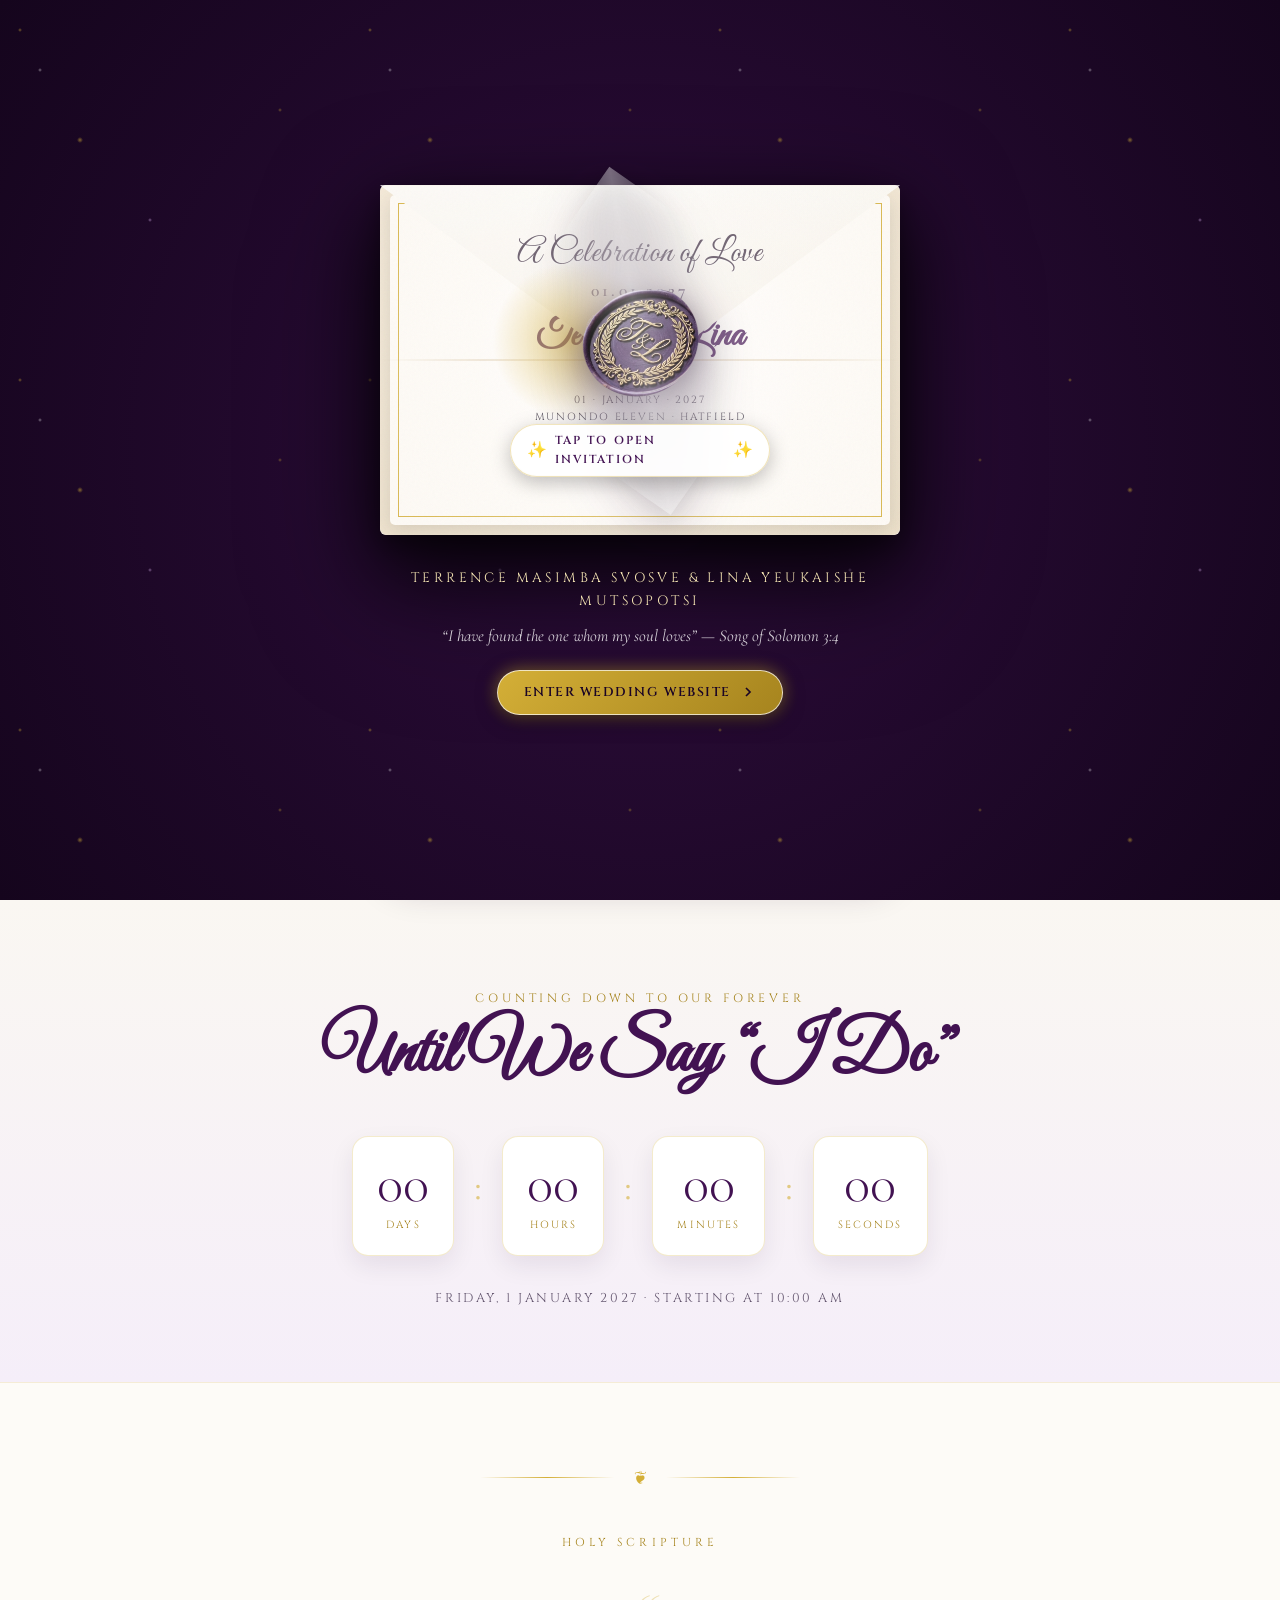
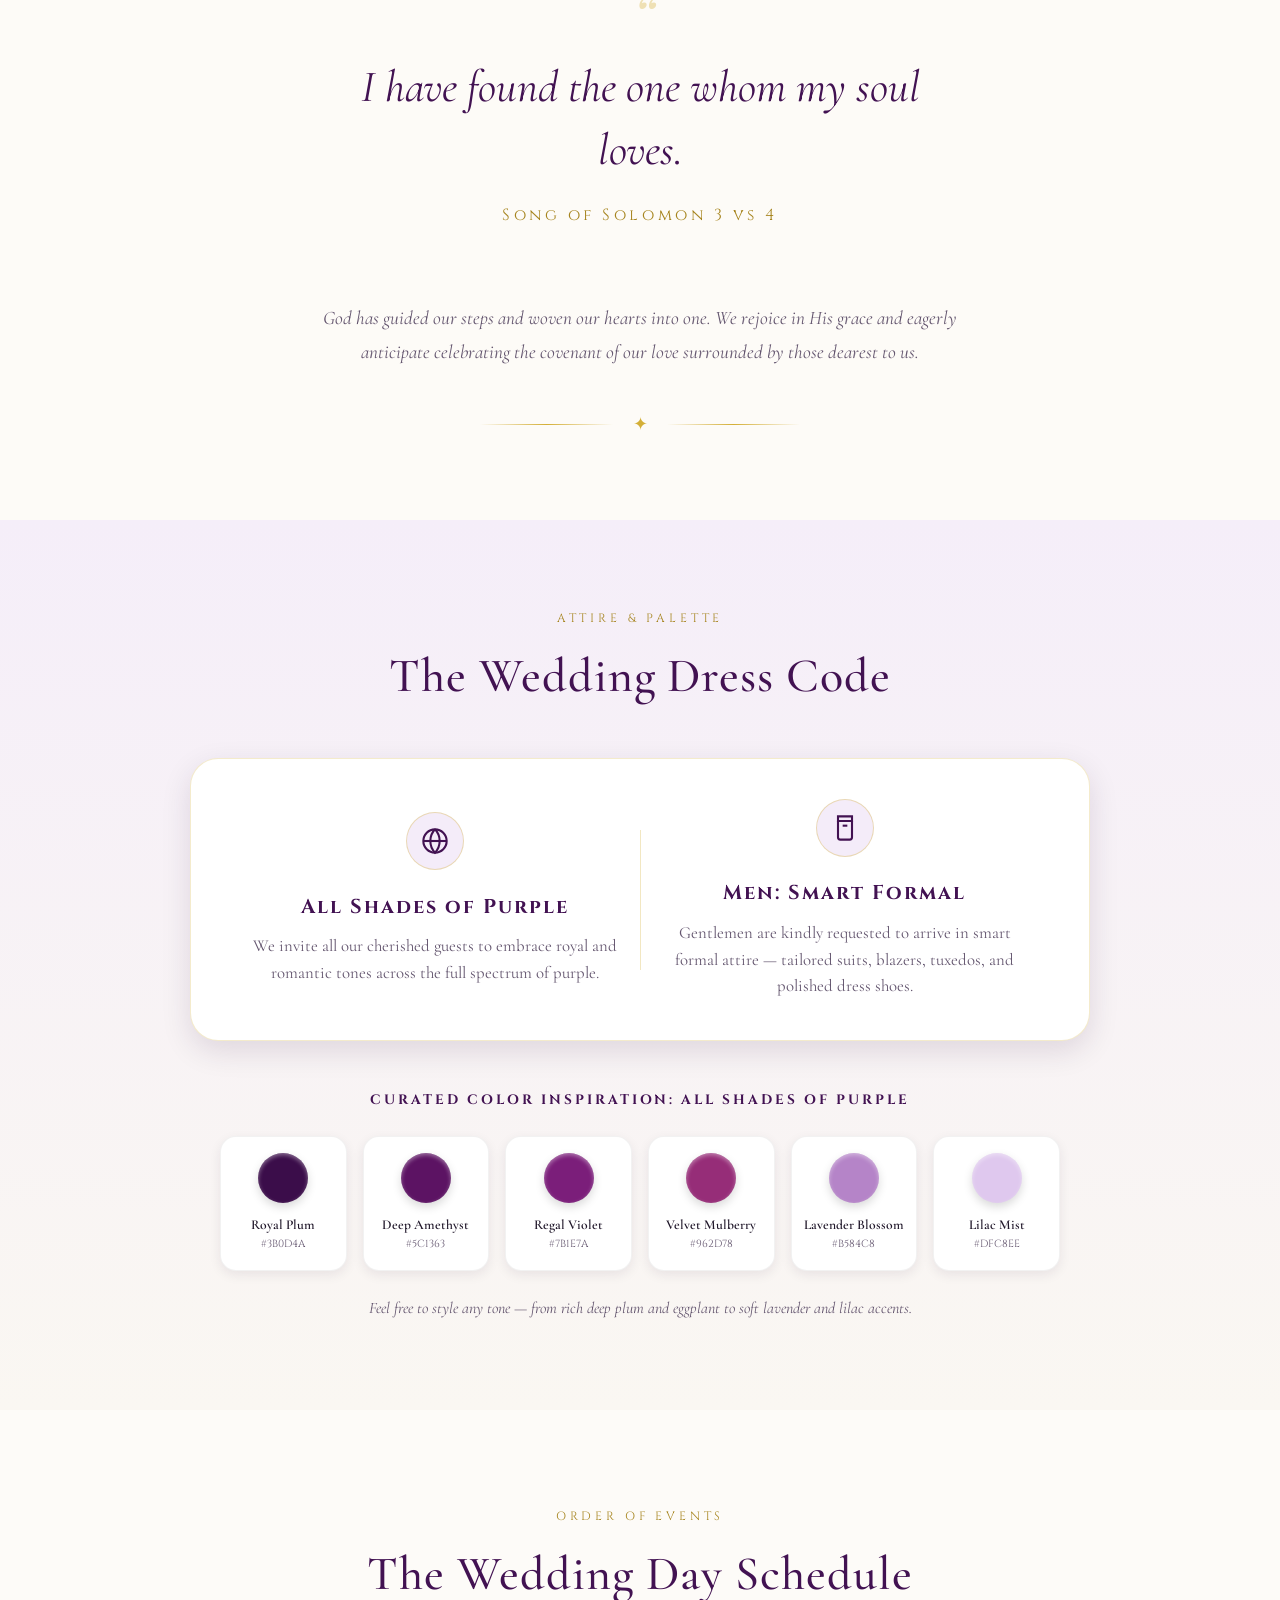
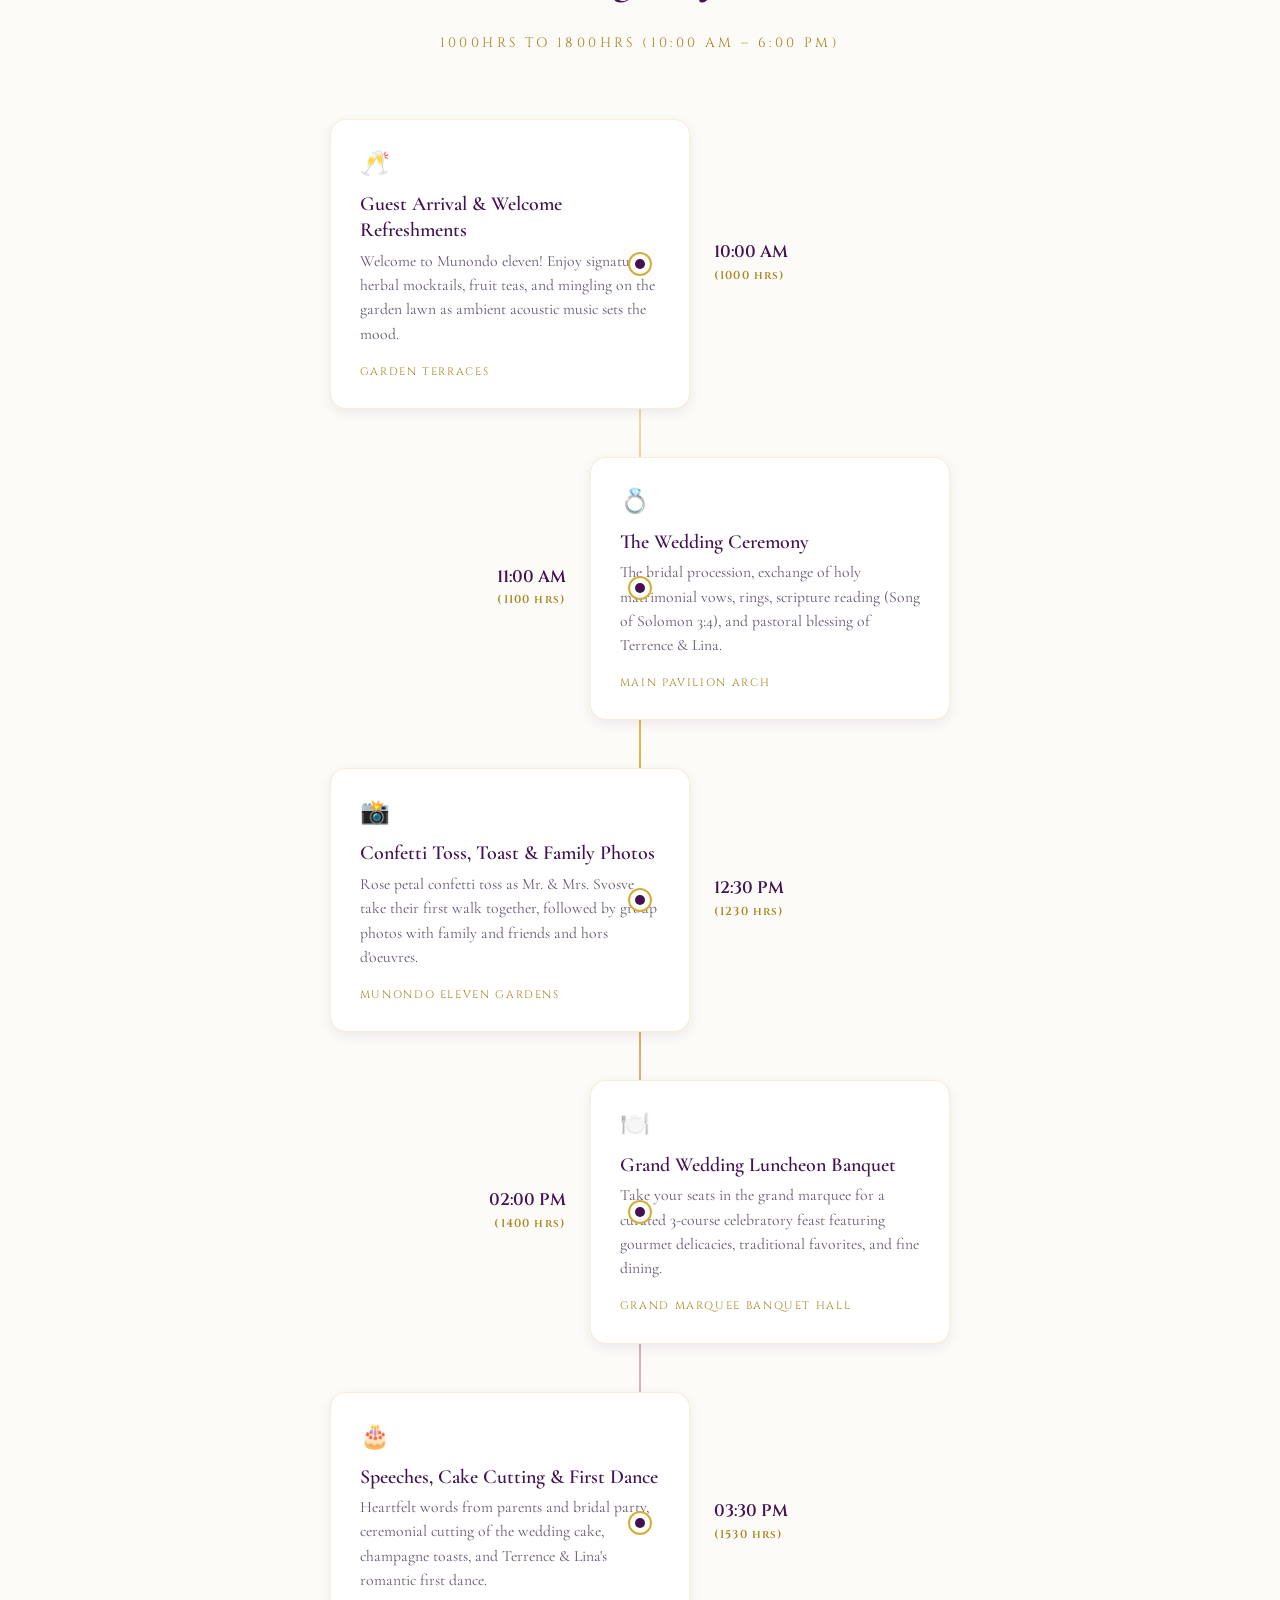
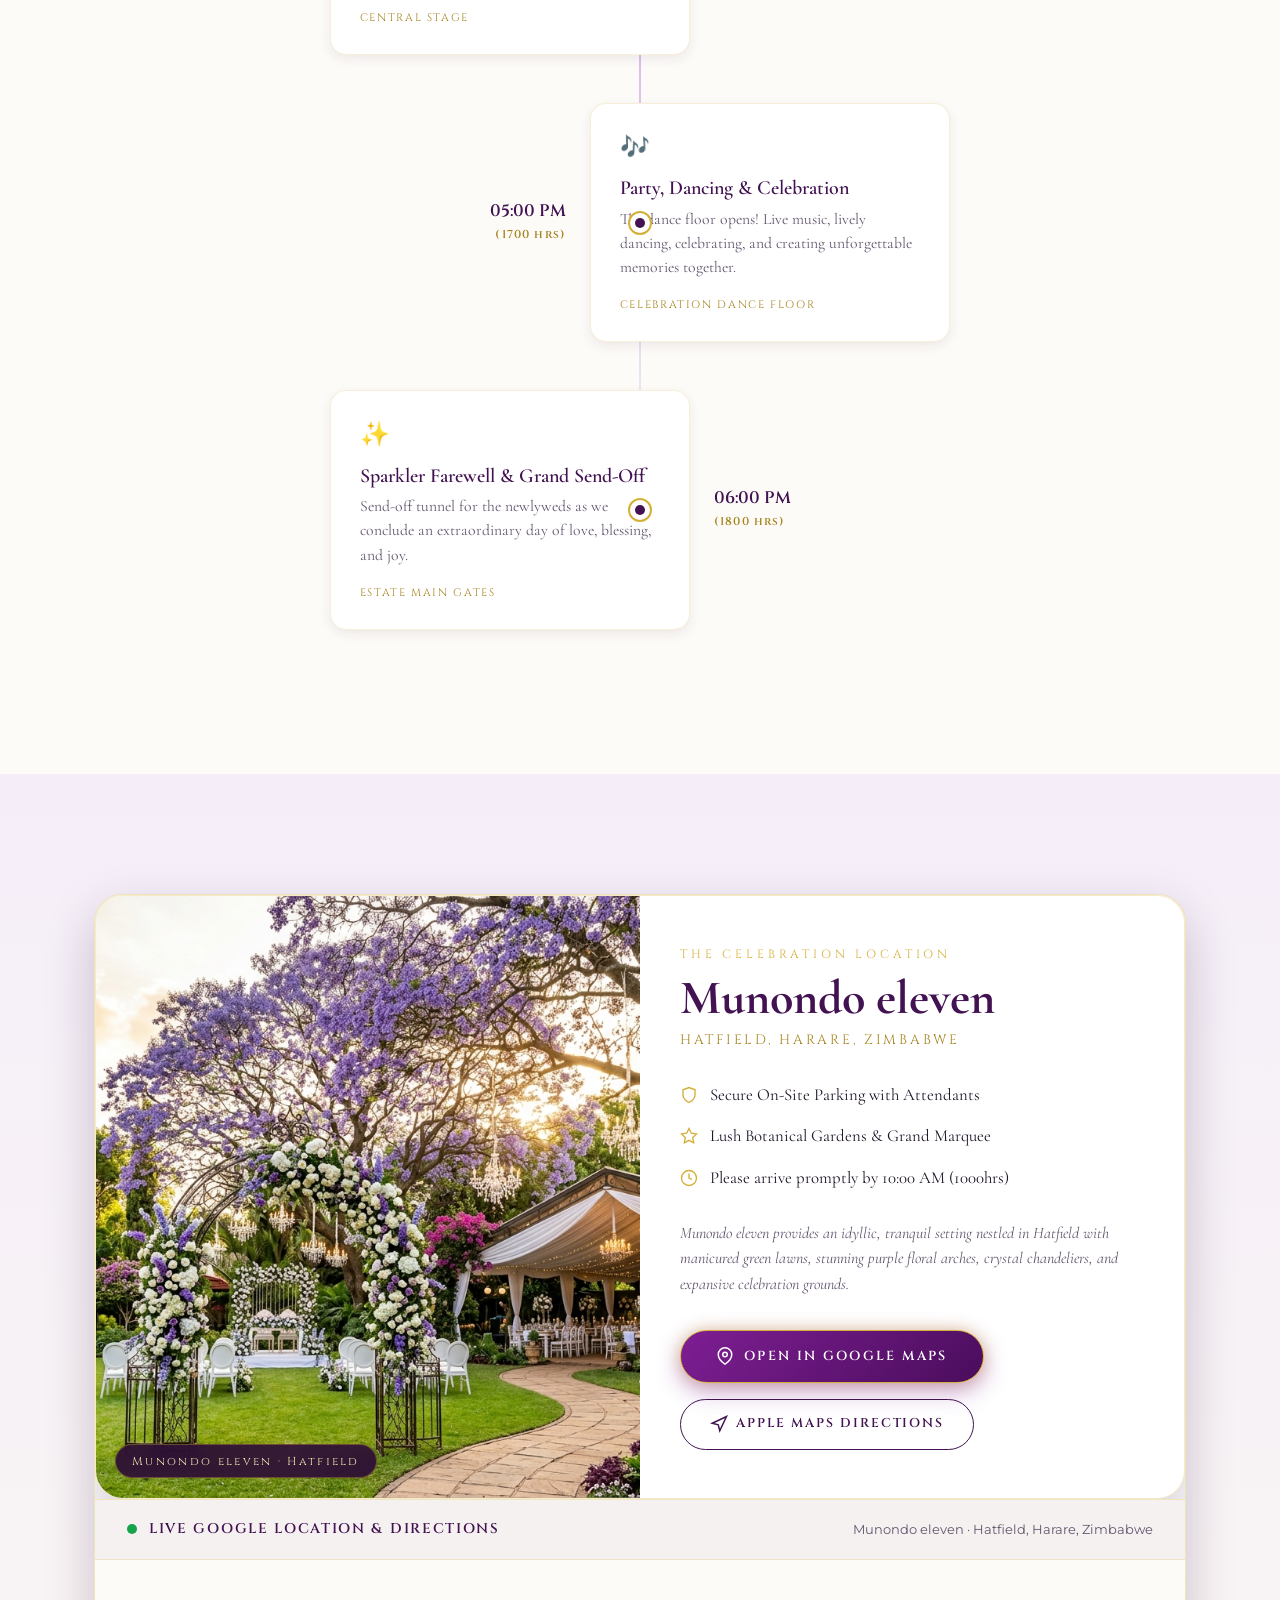
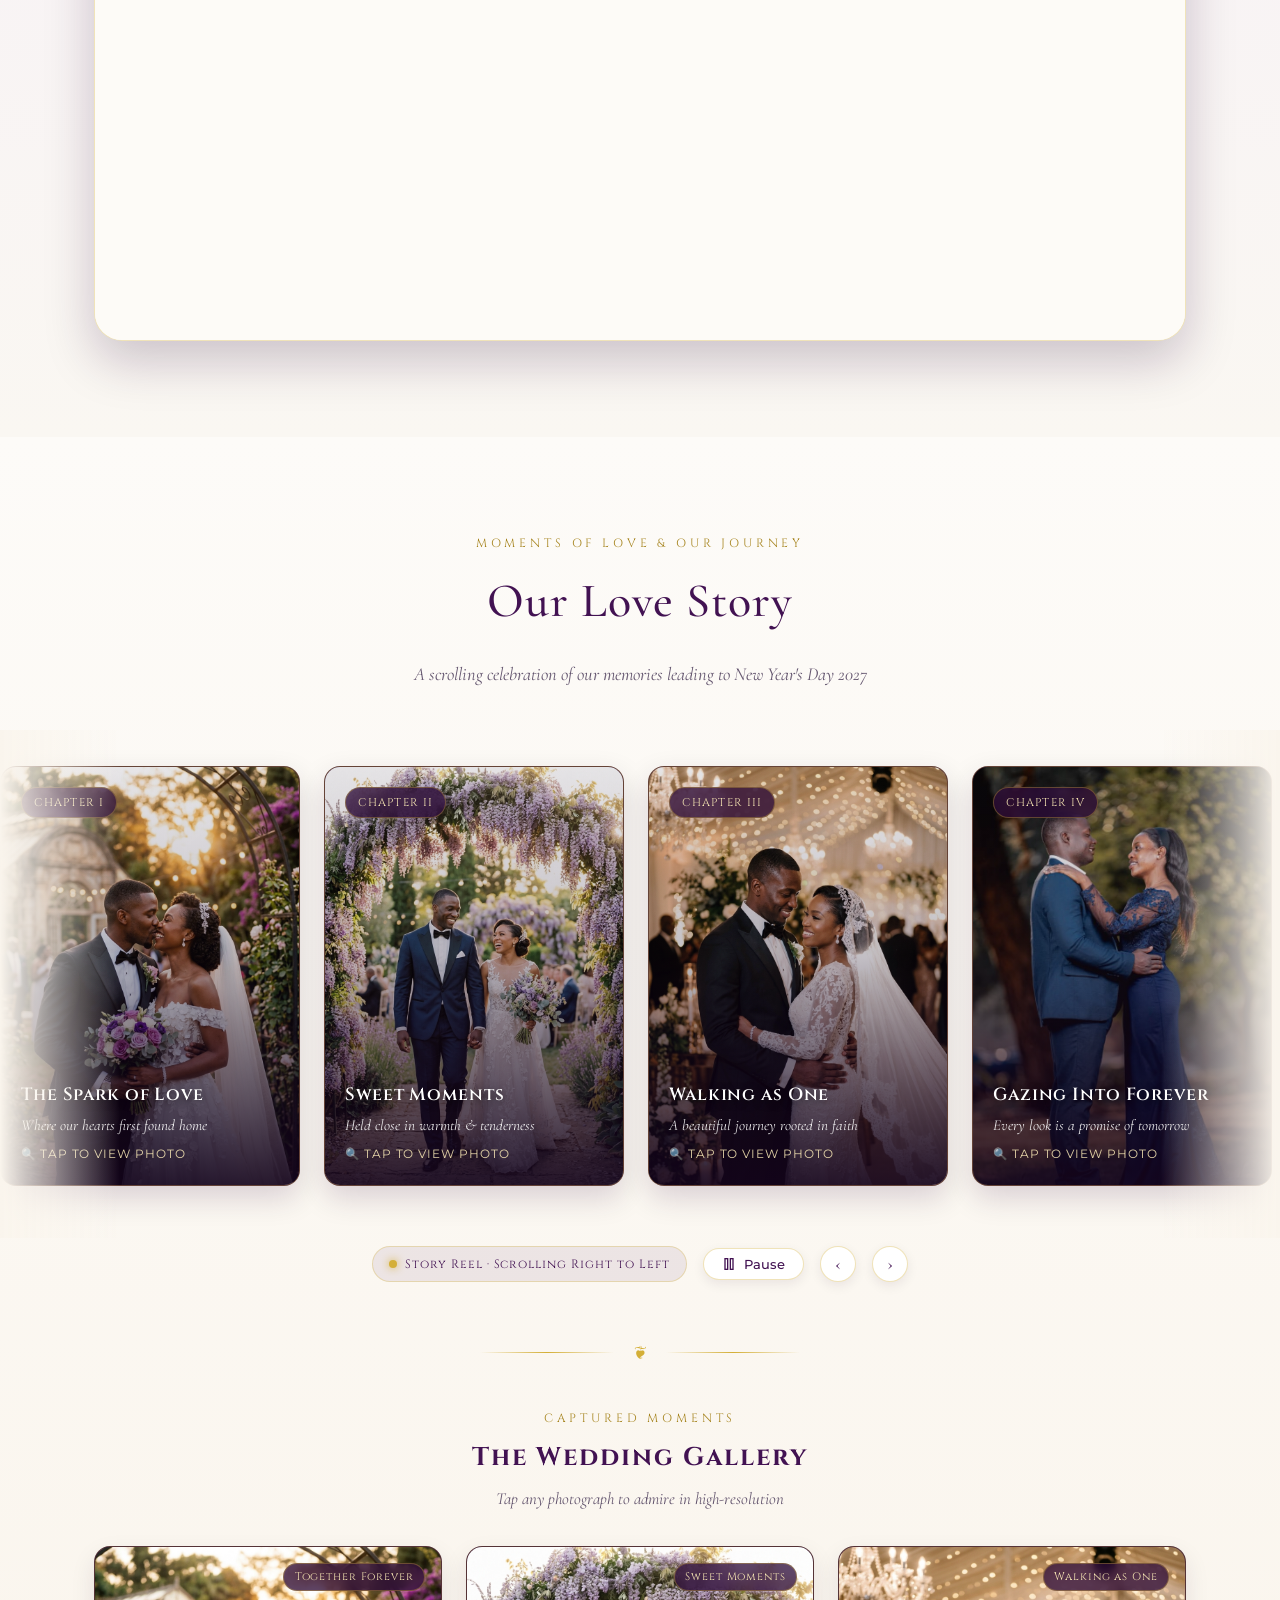
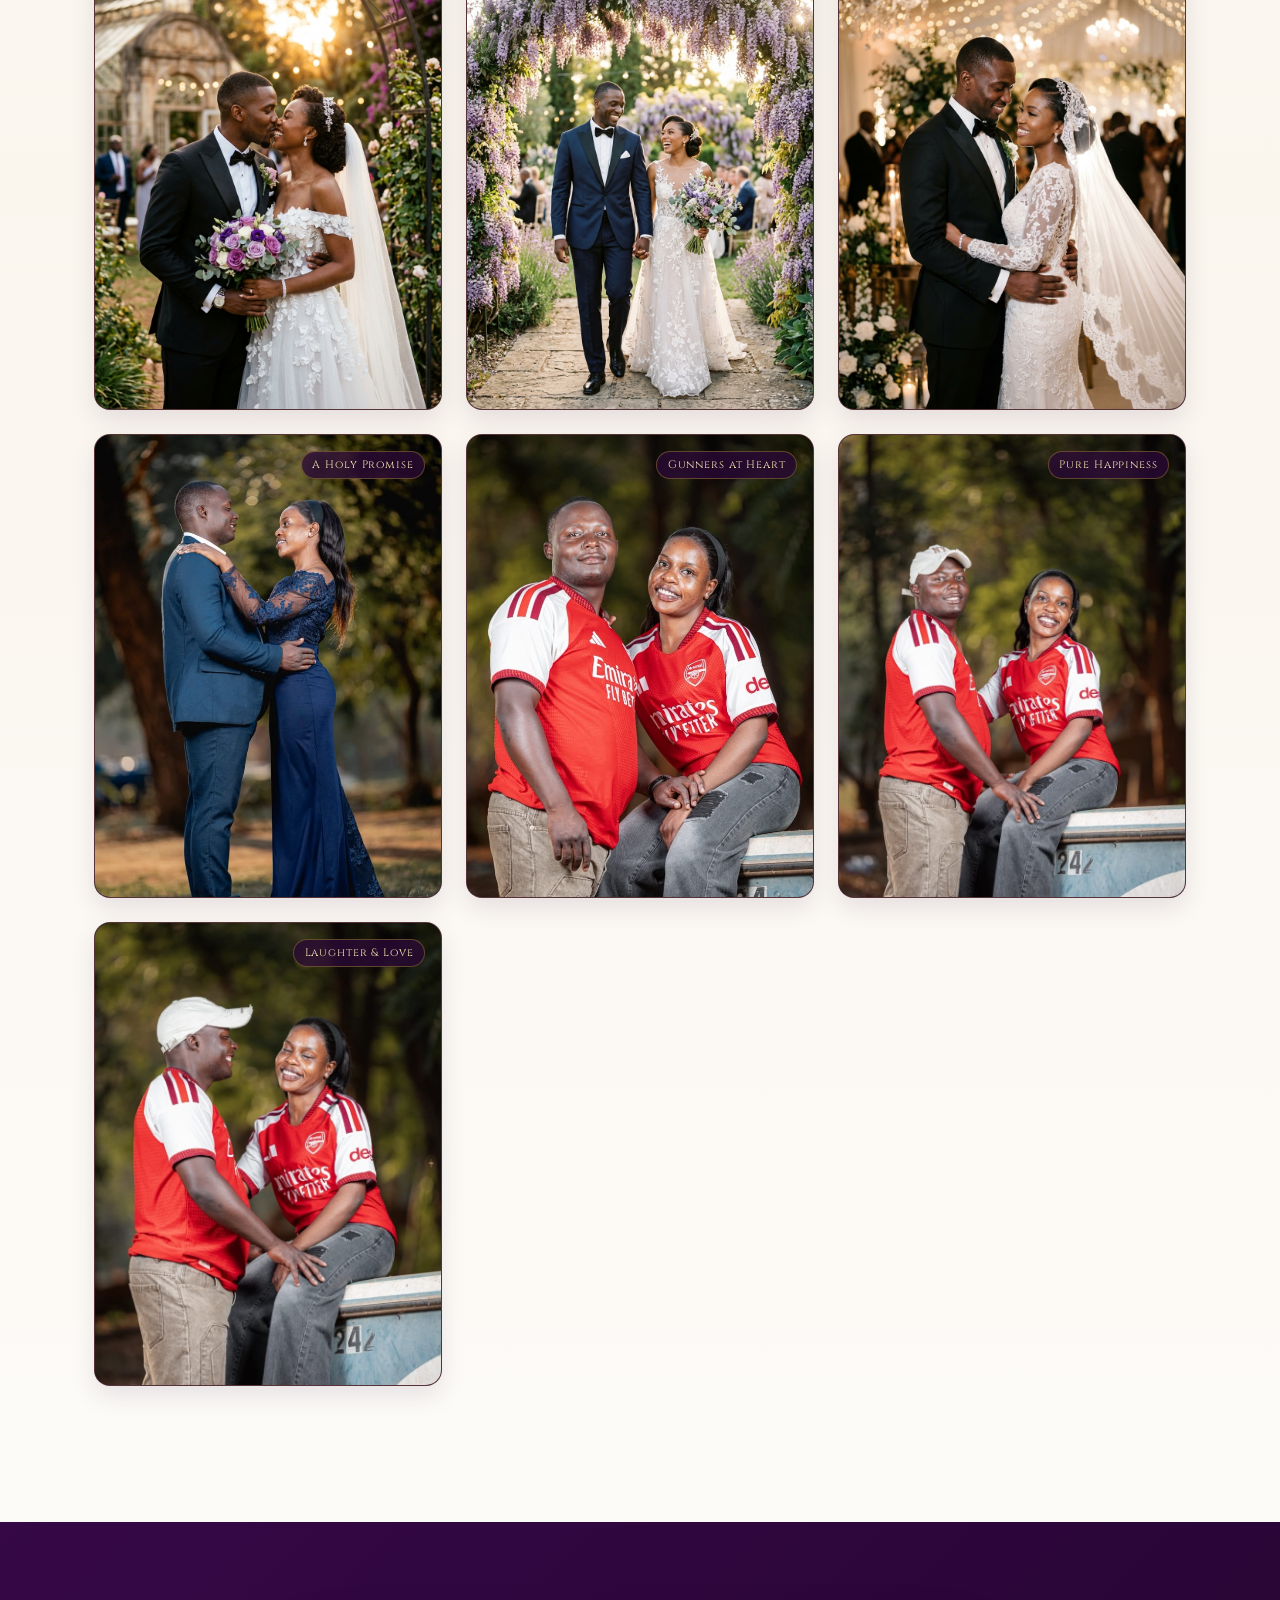
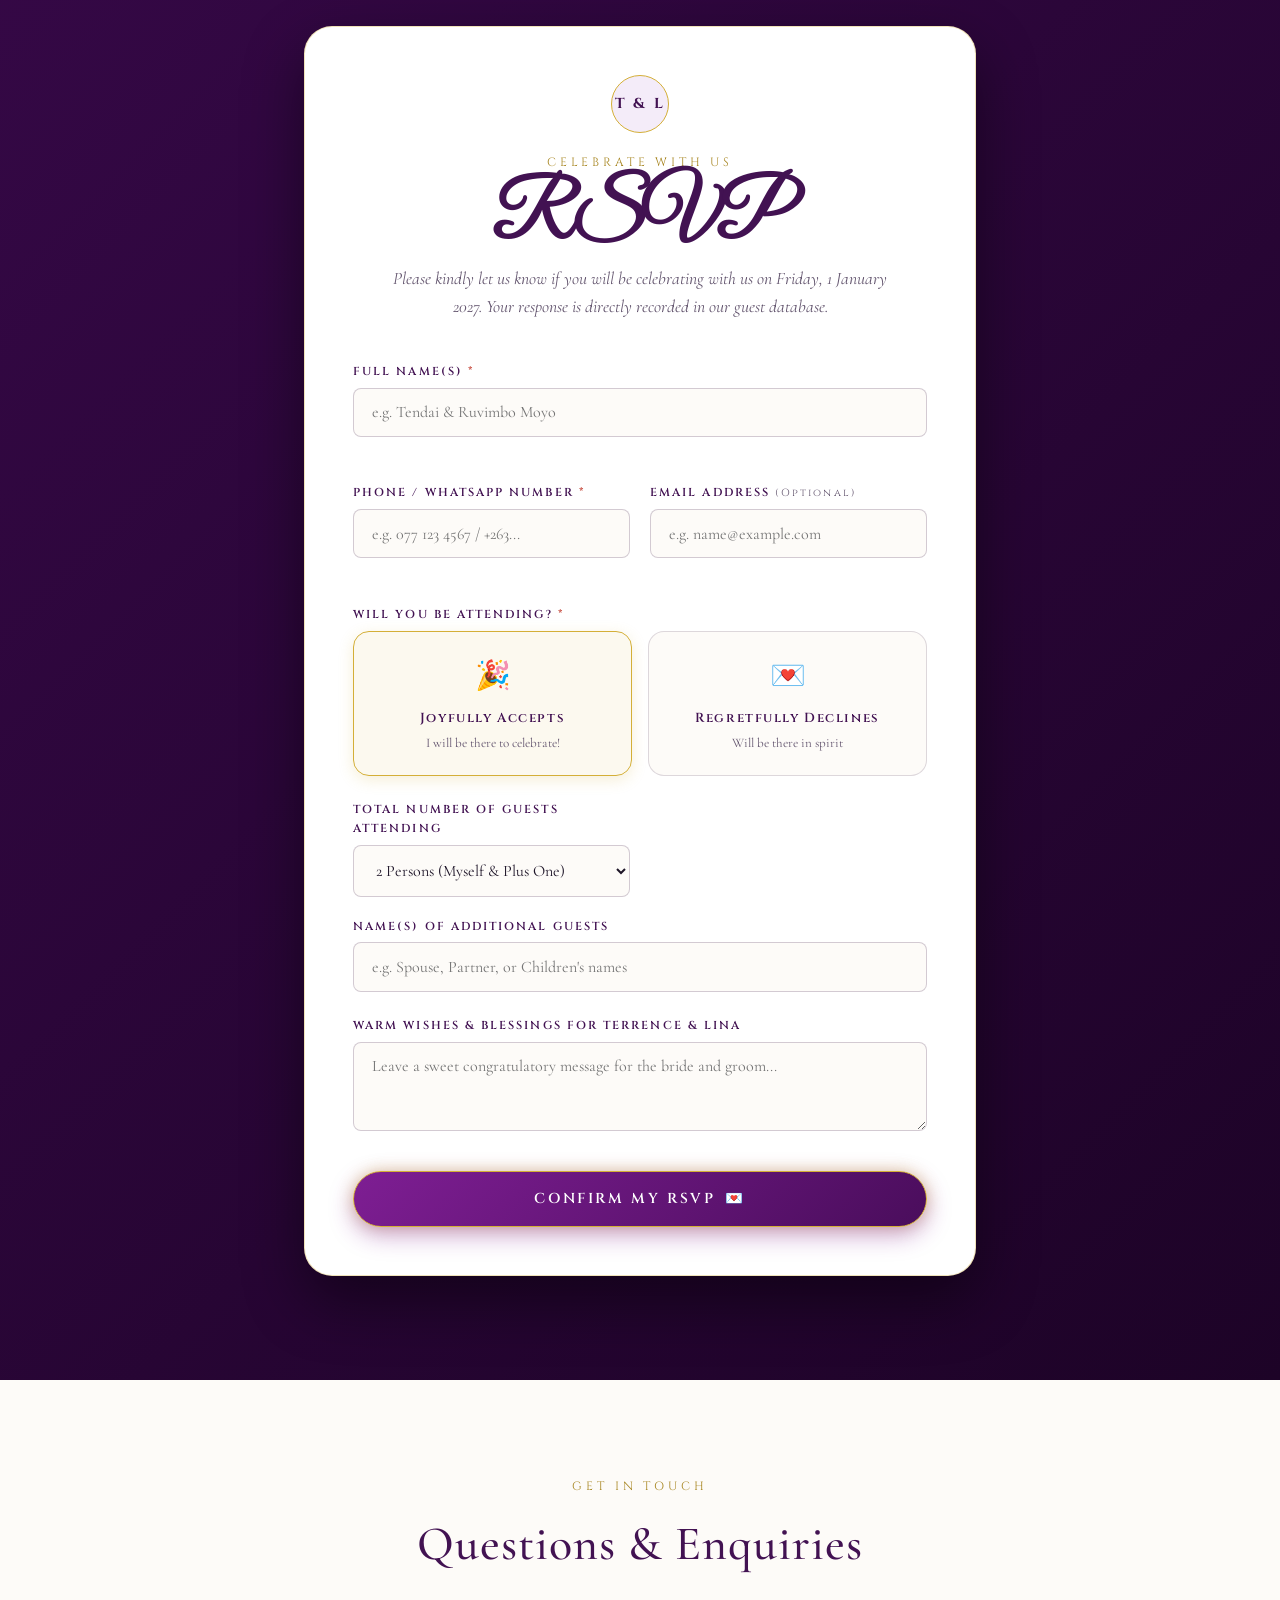
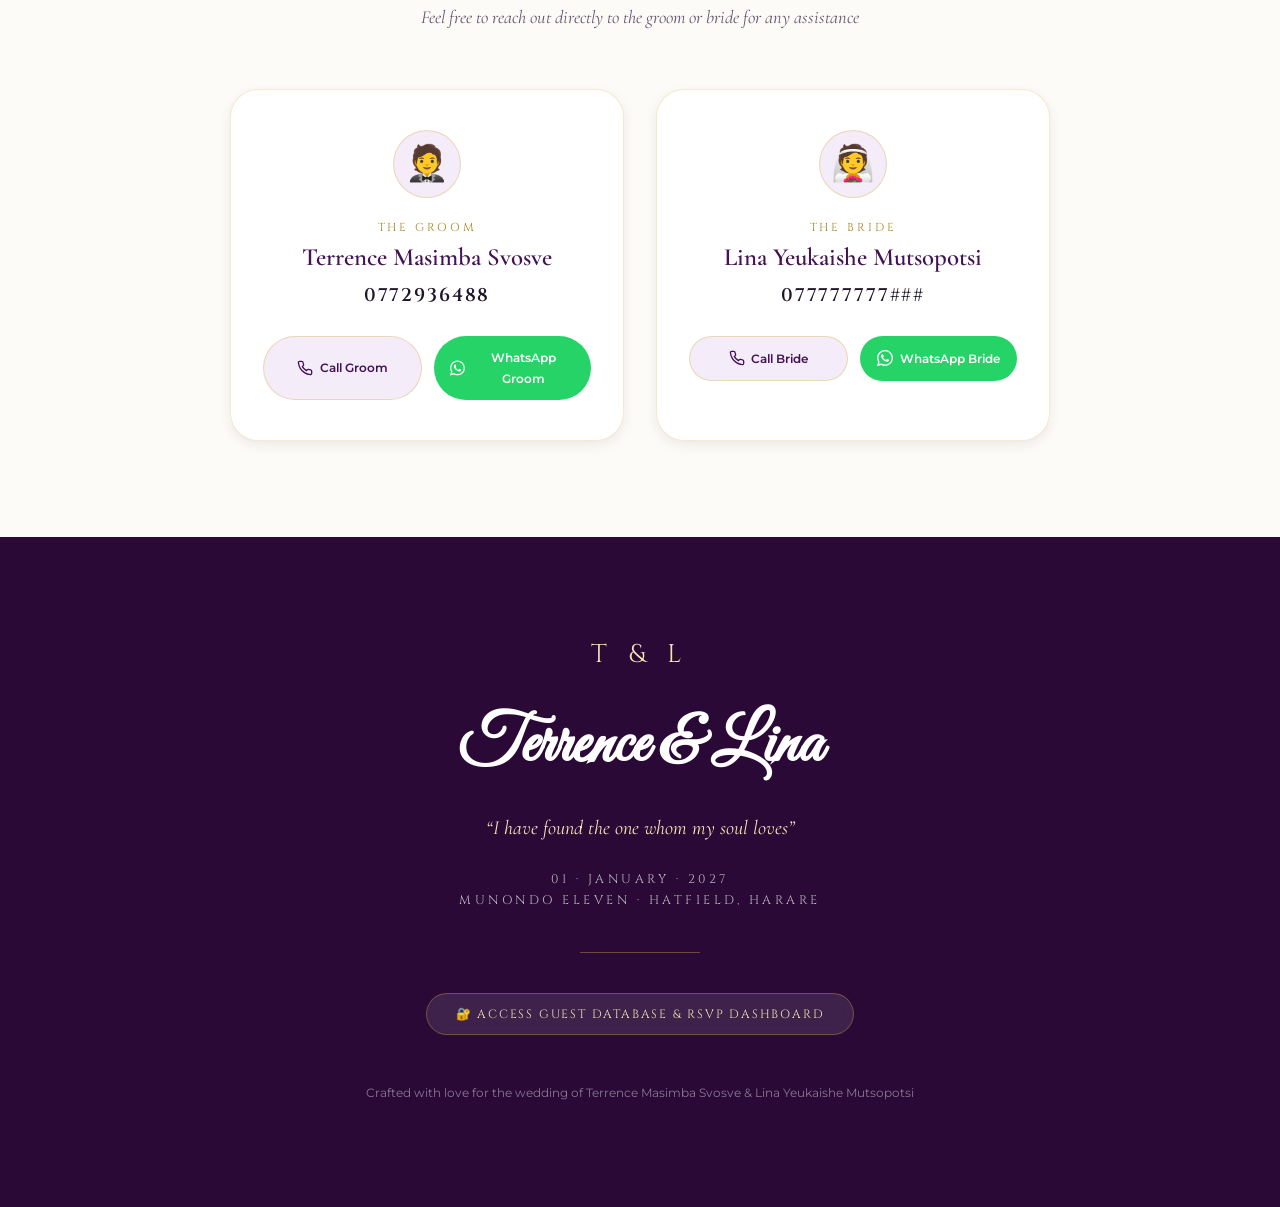
==== index.html @ 32d5c372 "Inline bulletproof openEnvelope into head to guarantee instant unseal without cache dependency" ====
<!DOCTYPE html>
<html lang="en">
<head>
  <meta charset="UTF-8" />
  <meta name="viewport" content="width=device-width, initial-scale=1.0, maximum-scale=1.0, user-scalable=no, viewport-fit=cover" />
  <title>Terrence &amp; Lina's Wedding Invitation | 01.01.2027</title>
  <meta name="description" content="Wedding invitation for Terrence Masimba Svosve &amp; Lina Yeukaishe Mutsopotsi. Friday, 1 January 2027 at Munondo eleven, Hatfield. Dress code: All shades of purple &amp; smart formal." />
  
  <!-- Open Graph / Social Sharing -->
  <meta property="og:title" content="Wedding of Terrence &amp; Lina | 1 January 2027" />
  <meta property="og:description" content="“I have found the one whom my soul loves” — Song of Solomon 3:4. Join us at Munondo eleven, Hatfield." />
  <meta property="og:type" content="website" />
  <meta property="og:image" content="assets/images/couple_hero.jpg" />
  <meta name="theme-color" content="#421252" />

  <!-- Google Fonts: Cormorant Garamond, Great Vibes, Cinzel, Montserrat -->
  <link rel="preconnect" href="https://fonts.googleapis.com">
  <link rel="preconnect" href="https://fonts.gstatic.com" crossorigin>
  <link href="https://fonts.googleapis.com/css2?family=Cinzel:wght@400;500;600;700&family=Cormorant+Garamond:ital,wght@0,300;0,400;0,500;0,600;1,400;1,500&family=Great+Vibes&family=Montserrat:wght@300;400;500;600&display=swap" rel="stylesheet">
  
  <link rel="stylesheet" href="style.css?v=3.0" />
  <script>
    var isEnvelopeOpened = false;

    function dismissEnvelope() {
      try {
        var envOverlay = document.getElementById('envelopeOverlay');
        var envWrapper = document.getElementById('envelopeWrapper');
        if (envWrapper) envWrapper.classList.add('opened');
        if (envOverlay) {
          envOverlay.classList.add('opened');
          envOverlay.style.opacity = '0';
          envOverlay.style.pointerEvents = 'none';
          setTimeout(function() {
            envOverlay.style.display = 'none';
          }, 350);
        }
        document.body.classList.remove('envelope-active');
        document.documentElement.classList.remove('envelope-active');

        var hero = document.getElementById('hero');
        if (hero) {
          hero.scrollIntoView({ behavior: 'smooth' });
        } else {
          window.scrollTo(0, 0);
        }
      } catch (err) {
        var overlay = document.getElementById('envelopeOverlay');
        if (overlay) overlay.style.display = 'none';
        document.body.classList.remove('envelope-active');
      }
    }

    function openEnvelope() {
      if (isEnvelopeOpened) {
        dismissEnvelope();
        return;
      }
      isEnvelopeOpened = true;

      try {
        var audio = document.getElementById('weddingAudio');
        if (audio) {
          audio.volume = 0.6;
          audio.play().catch(function() {});
        }
      } catch (e) {}

      var envWrapper = document.getElementById('envelopeWrapper');
      var envOverlay = document.getElementById('envelopeOverlay');
      var waxSeal = document.getElementById('waxSealBtn');
      var flap = document.getElementById('envelopeFlap');
      var card = document.getElementById('envelopeCardPreview');

      if (envWrapper) envWrapper.classList.add('opening');

      // Hard safety timer: GUARANTEES dismissal within 650ms
      var safetyTimer = setTimeout(function() {
        dismissEnvelope();
      }, 650);

      try {
        var anim = window.anime;
        if (anim && anim.animate) {
          if (waxSeal) {
            anim.animate(waxSeal, {
              scale: [1, 1.35, 0],
              opacity: [1, 0],
              duration: 350,
              ease: 'outBack(2)'
            });
          }
          if (flap) {
            anim.animate(flap, {
              rotateX: [0, 180],
              opacity: [1, 0.4],
              duration: 500,
              delay: 50,
              ease: 'inOutCubic'
            });
          }
          if (card) {
            anim.animate(card, {
              translateY: [0, -120],
              scale: [1, 1.05],
              duration: 550,
              delay: 100,
              ease: 'outExpo'
            });
          }
          if (envOverlay) {
            anim.animate(envOverlay, {
              opacity: [1, 0],
              duration: 350,
              delay: 450,
              ease: 'inOutQuad',
              onComplete: function() {
                clearTimeout(safetyTimer);
                dismissEnvelope();
              }
            });
          }
        }
      } catch (err) {
        clearTimeout(safetyTimer);
        dismissEnvelope();
      }
    }

    window.openEnvelope = openEnvelope;
    window.dismissEnvelope = dismissEnvelope;
    window._openEnvelopeReal = openEnvelope;
  </script>
</head>
<body class="envelope-active">

  <!-- BACKGROUND MUSIC AUDIO -->
  <audio id="weddingAudio" src="assets/audio/turning-page.mp3" loop preload="auto"></audio>

  <!-- FLOATING MUSIC TOGGLE BUTTON -->
  <button id="musicToggleBtn" class="floating-music-btn" aria-label="Toggle Wedding Music" title="Wedding Music">
    <div class="music-disc-icon">
      <svg class="music-icon-playing" viewBox="0 0 24 24" fill="none" stroke="currentColor" stroke-width="2">
        <path d="M9 18V5l12-2v13"></path>
        <circle cx="6" cy="18" r="3"></circle>
        <circle cx="18" cy="16" r="3"></circle>
      </svg>
      <svg class="music-icon-muted" viewBox="0 0 24 24" fill="none" stroke="currentColor" stroke-width="2">
        <line x1="1" y1="1" x2="23" y2="23"></line>
        <path d="M9 18V5l12-2v13"></path>
        <circle cx="6" cy="18" r="3"></circle>
        <circle cx="18" cy="16" r="3"></circle>
      </svg>
    </div>
    <div class="music-wave-ring"></div>
    <div class="music-wave-ring second"></div>
    <span class="music-label">Music</span>
  </button>

  <!-- FLOATING QUICK NAVIGATION DOCK -->
  <nav class="quick-nav-dock" id="quickNavDock">
    <a href="#hero" class="nav-item active" title="Top">
      <svg viewBox="0 0 24 24" fill="none" stroke="currentColor" stroke-width="1.8"><path d="M3 9l9-7 9 7v11a2 2 0 0 1-2 2H5a2 2 0 0 1-2-2z"></path></svg>
      <span>Home</span>
    </a>
    <a href="#scripture" class="nav-item" title="Scripture">
      <svg viewBox="0 0 24 24" fill="none" stroke="currentColor" stroke-width="1.8"><path d="M4 19.5A2.5 2.5 0 0 1 6.5 17H20"></path><path d="M6.5 2H20v20H6.5A2.5 2.5 0 0 1 4 19.5v-15A2.5 2.5 0 0 1 6.5 2z"></path></svg>
      <span>Scripture</span>
    </a>
    <a href="#schedule" class="nav-item" title="Timeline">
      <svg viewBox="0 0 24 24" fill="none" stroke="currentColor" stroke-width="1.8"><circle cx="12" cy="12" r="10"></circle><polyline points="12 6 12 12 16 14"></polyline></svg>
      <span>Schedule</span>
    </a>
    <a href="#dresscode" class="nav-item" title="Dress Code">
      <svg viewBox="0 0 24 24" fill="none" stroke="currentColor" stroke-width="1.8"><polygon points="12 2 15.09 8.26 22 9.27 17 14.14 18.18 21.02 12 17.77 5.82 21.02 7 14.14 2 9.27 8.91 8.26 12 2"></polygon></svg>
      <span>Dress Code</span>
    </a>
    <a href="#gallery" class="nav-item" title="Love Story">
      <svg viewBox="0 0 24 24" fill="none" stroke="currentColor" stroke-width="1.8"><path d="M20.84 4.61a5.5 5.5 0 0 0-7.78 0L12 5.67l-1.06-1.06a5.5 5.5 0 0 0-7.78 7.78l1.06 1.06L12 21.23l7.78-7.78 1.06-1.06a5.5 5.5 0 0 0 0-7.78z"></path></svg>
      <span>Story</span>
    </a>
    <a href="#rsvp" class="nav-item highlight" title="RSVP">
      <svg viewBox="0 0 24 24" fill="none" stroke="currentColor" stroke-width="1.8"><path d="M22 11.08V12a10 10 0 1 1-5.93-9.14"></path><polyline points="22 4 12 14.01 9 11.01"></polyline></svg>
      <span>RSVP</span>
    </a>
  </nav>

  <!-- ======================================================== -->
  <!-- 1. INTERACTIVE 3D WAX SEAL ENVELOPE INTRO (TIKTOK STYLE) -->
  <!-- ======================================================== -->
  <div class="envelope-overlay" id="envelopeOverlay" onclick="openEnvelope()">
    <!-- Floating magical particles / Petals -->
    <div class="envelope-ambient-particles" id="ambientParticles"></div>

    <div class="envelope-container" id="envelopeContainer" onclick="openEnvelope()">
      <div class="envelope-wrapper" id="envelopeWrapper" onclick="openEnvelope()">
        <!-- Back flap of envelope -->
        <div class="envelope-back"></div>

        <!-- The Invitation Card inside envelope that slides out -->
        <div class="envelope-card-preview" id="envelopeCardPreview">
          <div class="card-inner-gold-border">
            <div class="card-mini-content">
              <span class="card-pretitle">The Holy Matrimony of</span>
              <h2 class="card-names">Terrence &amp; Lina</h2>
              <div class="card-flourish">❦</div>
              <p class="card-date-preview">01 · January · 2027</p>
              <p class="card-venue-preview">Munondo eleven · Hatfield</p>
            </div>
          </div>
        </div>

        <!-- Envelope body / pocket -->
        <div class="envelope-front-pocket"></div>

        <!-- Envelope left and right triangular folds -->
        <div class="envelope-side-folds"></div>

        <!-- Top Flap with 3D unseal rotation -->
        <div class="envelope-flap" id="envelopeFlap">
          <div class="flap-calligraphy">
            <span class="flap-title">A Celebration of Love</span>
            <span class="flap-date">01.01.2027</span>
          </div>
        </div>

        <!-- Monogram Royal Purple & Gold Wax Seal (T & L) -->
        <div class="wax-seal-wrapper" id="waxSealBtn" role="button" tabindex="0" onclick="openEnvelope(); event.stopPropagation();" aria-label="Tap to break wax seal and open invitation">
          <div class="seal-glow-halo"></div>
          <div class="seal-image-container">
            <img src="assets/images/wax_seal_tl.png" alt="Wax Seal Monogram T & L" class="seal-image" id="sealImg" />
            <div class="seal-shine-sweep"></div>
          </div>
          <div class="tap-hint-pill">
            <span class="sparkle-icon">✨</span>
            <span class="tap-text">Tap to Open Invitation</span>
            <span class="sparkle-icon">✨</span>
          </div>
        </div>
      </div>
    </div>
    
    <div class="intro-caption">
      <p class="intro-names">Terrence Masimba Svosve &amp; Lina Yeukaishe Mutsopotsi</p>
      <p class="intro-quote">“I have found the one whom my soul loves” — Song of Solomon 3:4</p>
      <a href="#hero" class="intro-enter-btn" onclick="dismissEnvelope(); event.stopPropagation();" aria-label="Enter Wedding Website">
        <span>Enter Wedding Website</span>
        <svg viewBox="0 0 24 24" fill="none" stroke="currentColor" stroke-width="2.5" width="16" height="16"><polyline points="9 18 15 12 9 6"></polyline></svg>
      </a>
    </div>
  </div>

  <!-- ======================================================== -->
  <!-- 2. MAIN WEDDING INVITATION WEBSITE CONTENT               -->
  <!-- ======================================================== -->
  <main class="wedding-content" id="weddingContent">

    <!-- FLOATING PETAL CANVAS (SUBTLE LUXURY PURPLE PETALS) -->
    <canvas id="petalCanvas" class="petal-canvas"></canvas>

    <!-- TOP HEADER / MONOGRAM BAR -->
    <header class="luxury-topbar">
      <div class="monogram-badge">
        <span class="monogram-letter">T</span>
        <span class="monogram-amp">&amp;</span>
        <span class="monogram-letter">L</span>
      </div>
      <div class="topbar-links">
        <button class="topbar-btn" id="openAdminBtn" title="View Guest Database">
          <svg viewBox="0 0 24 24" fill="none" stroke="currentColor" stroke-width="1.8" width="16" height="16"><path d="M17 21v-2a4 4 0 0 0-4-4H5a4 4 0 0 0-4 4v2"></path><circle cx="9" cy="7" r="4"></circle><path d="M23 21v-2a4 4 0 0 0-3-3.87"></path><path d="M16 3.13a4 4 0 0 1 0 7.75"></path></svg>
          <span>Guest Database</span>
        </button>
      </div>
    </header>

    <!-- ==================== HERO SECTION ==================== -->
    <section class="section-hero" id="hero">
      <div class="hero-backdrop" style="background-image: url('assets/images/couple_hero.jpg');"></div>
      <div class="hero-gradient-overlay"></div>
      <div class="hero-vignette"></div>

      <div class="hero-content">
        <div class="hero-badge animate-fade-down">
          <span class="badge-line"></span>
          <span class="badge-text">WE ARE GETTING MARRIED</span>
          <span class="badge-line"></span>
        </div>

        <h1 class="hero-couple-names animate-fade-up">
          <span class="name-groom">Terrence Masimba Svosve</span>
          <div class="hero-amp-container">
            <span class="amp-gold-line"></span>
            <span class="hero-amp-sign">&amp;</span>
            <span class="amp-gold-line"></span>
          </div>
          <span class="name-bride">Lina Yeukaishe Mutsopotsi</span>
        </h1>

        <p class="hero-tagline animate-fade-up delay-1">
          Together with their beloved families, invite you to share in the joy of their holy union
        </p>

        <!-- LUXURY DATE & VENUE PILL -->
        <div class="hero-meta-card animate-fade-up delay-2">
          <div class="meta-item">
            <svg class="meta-icon" viewBox="0 0 24 24" fill="none" stroke="currentColor" stroke-width="1.6"><rect x="3" y="4" width="18" height="18" rx="2" ry="2"></rect><line x1="16" y1="2" x2="16" y2="6"></line><line x1="8" y1="2" x2="8" y2="6"></line><line x1="3" y1="10" x2="21" y2="10"></line></svg>
            <div class="meta-details">
              <span class="meta-label">THE DATE</span>
              <span class="meta-value">Friday, 1 January 2027</span>
            </div>
          </div>
          <div class="meta-divider"></div>
          <div class="meta-item">
            <svg class="meta-icon" viewBox="0 0 24 24" fill="none" stroke="currentColor" stroke-width="1.6"><circle cx="12" cy="12" r="10"></circle><polyline points="12 6 12 12 16 14"></polyline></svg>
            <div class="meta-details">
              <span class="meta-label">TIME</span>
              <span class="meta-value">10:00 AM – 6:00 PM</span>
            </div>
          </div>
          <div class="meta-divider"></div>
          <div class="meta-item">
            <svg class="meta-icon" viewBox="0 0 24 24" fill="none" stroke="currentColor" stroke-width="1.6"><path d="M21 10c0 7-9 13-9 13s-9-6-9-13a9 9 0 0 1 18 0z"></path><circle cx="12" cy="10" r="3"></circle></svg>
            <div class="meta-details">
              <span class="meta-label">VENUE</span>
              <span class="meta-value">Munondo eleven, Hatfield</span>
            </div>
          </div>
        </div>

        <!-- HERO ACTION BUTTONS -->
        <div class="hero-actions animate-fade-up delay-3">
          <a href="#rsvp" class="btn-royal-primary">
            <svg viewBox="0 0 24 24" fill="none" stroke="currentColor" stroke-width="2" width="18" height="18"><path d="M22 11.08V12a10 10 0 1 1-5.93-9.14"></path><polyline points="22 4 12 14.01 9 11.01"></polyline></svg>
            <span>RSVP Attendance</span>
          </a>
          <a href="#venue" class="btn-royal-secondary" title="View Venue & Directions">
            <svg viewBox="0 0 24 24" fill="none" stroke="currentColor" stroke-width="2" width="18" height="18"><path d="M21 10c0 7-9 13-9 13s-9-6-9-13a9 9 0 0 1 18 0z"></path><circle cx="12" cy="10" r="3"></circle></svg>
            <span>Venue &amp; Location</span>
          </a>
        </div>

        <!-- SCROLL PROMPT -->
        <div class="hero-scroll-prompt">
          <span class="scroll-text">EXPLORE INVITATION</span>
          <svg class="scroll-arrow" viewBox="0 0 24 24" fill="none" stroke="currentColor" stroke-width="1.8"><polyline points="6 9 12 15 18 9"></polyline></svg>
        </div>
      </div>
    </section>

    <!-- ==================== COUNTDOWN SECTION ==================== -->
    <section class="section-countdown" id="countdown">
      <div class="container text-center">
        <span class="section-pretitle">COUNTING DOWN TO OUR FOREVER</span>
        <h2 class="section-title-script">Until We Say “I Do”</h2>
        
        <div class="countdown-grid">
          <div class="countdown-card">
            <div class="countdown-value-wrap">
              <span class="countdown-number" id="daysNum">00</span>
            </div>
            <span class="countdown-unit">DAYS</span>
          </div>
          <div class="countdown-separator">:</div>
          <div class="countdown-card">
            <div class="countdown-value-wrap">
              <span class="countdown-number" id="hoursNum">00</span>
            </div>
            <span class="countdown-unit">HOURS</span>
          </div>
          <div class="countdown-separator">:</div>
          <div class="countdown-card">
            <div class="countdown-value-wrap">
              <span class="countdown-number" id="minutesNum">00</span>
            </div>
            <span class="countdown-unit">MINUTES</span>
          </div>
          <div class="countdown-separator">:</div>
          <div class="countdown-card">
            <div class="countdown-value-wrap">
              <span class="countdown-number" id="secondsNum">00</span>
            </div>
            <span class="countdown-unit">SECONDS</span>
          </div>
        </div>

        <p class="countdown-celebration-text">Friday, 1 January 2027 · Starting at 10:00 AM</p>
      </div>
    </section>

    <!-- ==================== SCRIPTURE SECTION ==================== -->
    <section class="section-scripture" id="scripture">
      <div class="ornament-divider">
        <span class="ornament-gold-line"></span>
        <span class="ornament-symbol">❦</span>
        <span class="ornament-gold-line"></span>
      </div>

      <div class="container max-w-readable text-center">
        <div class="scripture-badge">HOLY SCRIPTURE</div>
        
        <div class="scripture-card">
          <div class="scripture-quote-mark">“</div>
          <blockquote class="scripture-verse">
            I have found the one whom my soul loves.
          </blockquote>
          <cite class="scripture-citation">Song of Solomon 3 vs 4</cite>
          <div class="scripture-flourish-bottom"></div>
        </div>

        <p class="scripture-reflection">
          God has guided our steps and woven our hearts into one. We rejoice in His grace and eagerly anticipate celebrating the covenant of our love surrounded by those dearest to us.
        </p>
      </div>

      <div class="ornament-divider">
        <span class="ornament-gold-line"></span>
        <span class="ornament-symbol">✦</span>
        <span class="ornament-gold-line"></span>
      </div>
    </section>

    <!-- ==================== DRESS CODE SECTION ==================== -->
    <section class="section-dresscode" id="dresscode">
      <div class="container text-center">
        <span class="section-pretitle">ATTIRE &amp; PALETTE</span>
        <h2 class="section-title-serif">The Wedding Dress Code</h2>
        
        <div class="dresscode-hero-banner">
          <div class="dresscode-key-item">
            <div class="dresscode-icon-badge">
              <svg viewBox="0 0 24 24" fill="none" stroke="currentColor" stroke-width="1.8"><circle cx="12" cy="12" r="10"></circle><path d="M12 2a14.5 14.5 0 0 0 0 20 14.5 14.5 0 0 0 0-20"></path><path d="M2 12h20"></path></svg>
            </div>
            <h3 class="dresscode-heading">All Shades of Purple</h3>
            <p class="dresscode-desc">We invite all our cherished guests to embrace royal and romantic tones across the full spectrum of purple.</p>
          </div>

          <div class="dresscode-divider-vertical"></div>

          <div class="dresscode-key-item">
            <div class="dresscode-icon-badge">
              <svg viewBox="0 0 24 24" fill="none" stroke="currentColor" stroke-width="1.8"><polygon points="6 2 18 2 18 6 6 6 6 2"></polygon><path d="M6 6v14a2 2 0 0 0 2 2h8a2 2 0 0 0 2-2V6"></path><line x1="10" y1="10" x2="14" y2="10"></line></svg>
            </div>
            <h3 class="dresscode-heading">Men: Smart Formal</h3>
            <p class="dresscode-desc">Gentlemen are kindly requested to arrive in smart formal attire — tailored suits, blazers, tuxedos, and polished dress shoes.</p>
          </div>
        </div>

        <!-- INTERACTIVE COLOR PALETTE SWATCHES -->
        <div class="palette-container">
          <h4 class="palette-title">Curated Color Inspiration: All Shades of Purple</h4>
          <div class="swatch-grid">
            <div class="swatch-card">
              <div class="swatch-circle" style="background: #3B0D4A;"></div>
              <span class="swatch-name">Royal Plum</span>
              <span class="swatch-hex">#3B0D4A</span>
            </div>
            <div class="swatch-card">
              <div class="swatch-circle" style="background: #5C1363;"></div>
              <span class="swatch-name">Deep Amethyst</span>
              <span class="swatch-hex">#5C1363</span>
            </div>
            <div class="swatch-card">
              <div class="swatch-circle" style="background: #7B1E7A;"></div>
              <span class="swatch-name">Regal Violet</span>
              <span class="swatch-hex">#7B1E7A</span>
            </div>
            <div class="swatch-card">
              <div class="swatch-circle" style="background: #962D78;"></div>
              <span class="swatch-name">Velvet Mulberry</span>
              <span class="swatch-hex">#962D78</span>
            </div>
            <div class="swatch-card">
              <div class="swatch-circle" style="background: #B584C8;"></div>
              <span class="swatch-name">Lavender Blossom</span>
              <span class="swatch-hex">#B584C8</span>
            </div>
            <div class="swatch-card">
              <div class="swatch-circle" style="background: #DFC8EE;"></div>
              <span class="swatch-name">Lilac Mist</span>
              <span class="swatch-hex">#DFC8EE</span>
            </div>
          </div>
          <p class="palette-hint">Feel free to style any tone — from rich deep plum and eggplant to soft lavender and lilac accents.</p>
        </div>
      </div>
    </section>

    <!-- ==================== SCHEDULE & TIMELINE ==================== -->
    <section class="section-schedule" id="schedule">
      <div class="container text-center">
        <span class="section-pretitle">ORDER OF EVENTS</span>
        <h2 class="section-title-serif">The Wedding Day Schedule</h2>
        <p class="schedule-summary-tag">1000hrs to 1800hrs (10:00 AM – 6:00 PM)</p>

        <div class="timeline-container">
          <div class="timeline-spine"></div>

          <!-- Step 1: 10:00 -->
          <div class="timeline-event left">
            <div class="timeline-time-badge">10:00 AM<br><span class="time-24h">(1000 hrs)</span></div>
            <div class="timeline-marker"><div class="marker-dot"></div></div>
            <div class="timeline-card">
              <div class="card-icon">🥂</div>
              <h3 class="event-title">Guest Arrival &amp; Welcome Refreshments</h3>
              <p class="event-desc">Welcome to Munondo eleven! Enjoy signature herbal mocktails, fruit teas, and mingling on the garden lawn as ambient acoustic music sets the mood.</p>
              <span class="event-location">Garden Terraces</span>
            </div>
          </div>

          <!-- Step 2: 11:00 -->
          <div class="timeline-event right">
            <div class="timeline-time-badge">11:00 AM<br><span class="time-24h">(1100 hrs)</span></div>
            <div class="timeline-marker"><div class="marker-dot"></div></div>
            <div class="timeline-card">
              <div class="card-icon">💍</div>
              <h3 class="event-title">The Wedding Ceremony</h3>
              <p class="event-desc">The bridal procession, exchange of holy matrimonial vows, rings, scripture reading (Song of Solomon 3:4), and pastoral blessing of Terrence &amp; Lina.</p>
              <span class="event-location">Main Pavilion Arch</span>
            </div>
          </div>

          <!-- Step 3: 12:30 -->
          <div class="timeline-event left">
            <div class="timeline-time-badge">12:30 PM<br><span class="time-24h">(1230 hrs)</span></div>
            <div class="timeline-marker"><div class="marker-dot"></div></div>
            <div class="timeline-card">
              <div class="card-icon">📸</div>
              <h3 class="event-title">Confetti Toss, Toast &amp; Family Photos</h3>
              <p class="event-desc">Rose petal confetti toss as Mr. &amp; Mrs. Svosve take their first walk together, followed by group photos with family and friends and hors d'oeuvres.</p>
              <span class="event-location">Munondo Eleven Gardens</span>
            </div>
          </div>

          <!-- Step 4: 14:00 -->
          <div class="timeline-event right">
            <div class="timeline-time-badge">02:00 PM<br><span class="time-24h">(1400 hrs)</span></div>
            <div class="timeline-marker"><div class="marker-dot"></div></div>
            <div class="timeline-card">
              <div class="card-icon">🍽️</div>
              <h3 class="event-title">Grand Wedding Luncheon Banquet</h3>
              <p class="event-desc">Take your seats in the grand marquee for a curated 3-course celebratory feast featuring gourmet delicacies, traditional favorites, and fine dining.</p>
              <span class="event-location">Grand Marquee Banquet Hall</span>
            </div>
          </div>

          <!-- Step 5: 15:30 -->
          <div class="timeline-event left">
            <div class="timeline-time-badge">03:30 PM<br><span class="time-24h">(1530 hrs)</span></div>
            <div class="timeline-marker"><div class="marker-dot"></div></div>
            <div class="timeline-card">
              <div class="card-icon">🎂</div>
              <h3 class="event-title">Speeches, Cake Cutting &amp; First Dance</h3>
              <p class="event-desc">Heartfelt words from parents and bridal party, ceremonial cutting of the wedding cake, champagne toasts, and Terrence &amp; Lina's romantic first dance.</p>
              <span class="event-location">Central Stage</span>
            </div>
          </div>

          <!-- Step 6: 17:00 -->
          <div class="timeline-event right">
            <div class="timeline-time-badge">05:00 PM<br><span class="time-24h">(1700 hrs)</span></div>
            <div class="timeline-marker"><div class="marker-dot"></div></div>
            <div class="timeline-card">
              <div class="card-icon">🎶</div>
              <h3 class="event-title">Party, Dancing &amp; Celebration</h3>
              <p class="event-desc">The dance floor opens! Live music, lively dancing, celebrating, and creating unforgettable memories together.</p>
              <span class="event-location">Celebration Dance Floor</span>
            </div>
          </div>

          <!-- Step 7: 18:00 -->
          <div class="timeline-event left">
            <div class="timeline-time-badge">06:00 PM<br><span class="time-24h">(1800 hrs)</span></div>
            <div class="timeline-marker"><div class="marker-dot"></div></div>
            <div class="timeline-card">
              <div class="card-icon">✨</div>
              <h3 class="event-title">Sparkler Farewell &amp; Grand Send-Off</h3>
              <p class="event-desc">Send-off tunnel for the newlyweds as we conclude an extraordinary day of love, blessing, and joy.</p>
              <span class="event-location">Estate Main Gates</span>
            </div>
          </div>
        </div>
      </div>
    </section>

    <!-- ==================== VENUE SECTION ==================== -->
    <section class="section-venue" id="venue">
      <div class="container">
        <div class="venue-showcase-card">
          <div class="venue-card-split">
            <div class="venue-image-wrapper">
              <img src="assets/images/venue_garden.jpg" alt="Munondo Eleven Wedding Venue Gardens" class="venue-photo" />
              <div class="venue-photo-badge">Munondo eleven · Hatfield</div>
            </div>

            <div class="venue-details-wrapper">
              <span class="section-pretitle text-gold">THE CELEBRATION LOCATION</span>
              <h2 class="venue-title">Munondo eleven</h2>
              <p class="venue-subtitle">Hatfield, Harare, Zimbabwe</p>
              
              <div class="venue-amenities">
                <div class="amenity-item">
                  <svg viewBox="0 0 24 24" fill="none" stroke="currentColor" stroke-width="1.8"><path d="M12 22s8-4 8-10V5l-8-3-8 3v7c0 6 8 10 8 10z"></path></svg>
                  <span>Secure On-Site Parking with Attendants</span>
                </div>
                <div class="amenity-item">
                  <svg viewBox="0 0 24 24" fill="none" stroke="currentColor" stroke-width="1.8"><path d="M12 2l3.09 6.26L22 9.27l-5 4.87 1.18 6.88L12 17.77l-6.18 3.25L7 14.14 2 9.27l6.91-1.01L12 2z"></path></svg>
                  <span>Lush Botanical Gardens &amp; Grand Marquee</span>
                </div>
                <div class="amenity-item">
                  <svg viewBox="0 0 24 24" fill="none" stroke="currentColor" stroke-width="1.8"><circle cx="12" cy="12" r="10"></circle><polyline points="12 6 12 12 16 14"></polyline></svg>
                  <span>Please arrive promptly by 10:00 AM (1000hrs)</span>
                </div>
              </div>

              <p class="venue-note">
                Munondo eleven provides an idyllic, tranquil setting nestled in Hatfield with manicured green lawns, stunning purple floral arches, crystal chandeliers, and expansive celebration grounds.
              </p>

              <div class="venue-action-buttons">
                <a href="https://www.google.com/maps/search/?api=1&query=Munondo+eleven,+Hatfield,+Harare,+Zimbabwe" target="_blank" rel="noopener noreferrer" class="btn-royal-primary">
                  <svg viewBox="0 0 24 24" fill="none" stroke="currentColor" stroke-width="2" width="18" height="18"><path d="M21 10c0 7-9 13-9 13s-9-6-9-13a9 9 0 0 1 18 0z"></path><circle cx="12" cy="10" r="3"></circle></svg>
                  <span>Open in Google Maps</span>
                </a>
                <a href="https://maps.apple.com/?q=Munondo+eleven,+Hatfield,+Harare,+Zimbabwe" target="_blank" rel="noopener noreferrer" class="btn-royal-outline">
                  <svg viewBox="0 0 24 24" fill="none" stroke="currentColor" stroke-width="2" width="18" height="18"><polygon points="3 11 22 2 13 21 11 13 3 11"></polygon></svg>
                  <span>Apple Maps Directions</span>
                </a>
              </div>
            </div>
          </div>

          <!-- LIVE GOOGLE LOCATION MAP EMBED -->
          <div class="venue-live-map-wrapper">
            <div class="map-header-bar">
              <div class="map-header-left">
                <span class="live-dot-pulse"></span>
                <span class="map-title-label">Live Google Location &amp; Directions</span>
              </div>
              <span class="map-location-tag">Munondo eleven · Hatfield, Harare, Zimbabwe</span>
            </div>
            <div class="map-iframe-box">
              <iframe
                src="https://maps.google.com/maps?q=Munondo%20eleven,%20Hatfield,%20Harare,%20Zimbabwe&t=&z=15&ie=UTF8&iwloc=&output=embed"
                width="100%"
                height="380"
                style="border:0;"
                allowfullscreen=""
                loading="lazy"
                referrerpolicy="no-referrer-when-downgrade"
                title="Live Google Map of Munondo eleven, Hatfield, Harare">
              </iframe>
            </div>
          </div>
        </div>
      </div>
    </section>

    <!-- ==================== OUR LOVE STORY & PHOTO GALLERY ==================== -->
    <section class="section-gallery" id="gallery">
      <div class="container text-center gallery-section-header">
        <span class="section-pretitle">MOMENTS OF LOVE &amp; OUR JOURNEY</span>
        <h2 class="section-title-serif">Our Love Story</h2>
        <p class="gallery-subtitle">A scrolling celebration of our memories leading to New Year's Day 2027</p>
      </div>

      <!-- 1. RIGHT-TO-LEFT INFINITE LOVE STORY SCROLLING REEL -->
      <div class="love-story-reel-wrap" id="loveStoryReelWrap">
        <div class="love-story-track" id="loveStoryTrack">
          <!-- Track Set 1 -->
          <div class="love-story-card" data-lightbox="assets/images/couple_hero.jpg" data-caption="Terrence &amp; Lina — Together Forever" data-index="0">
            <img src="assets/images/couple_hero.jpg" alt="Terrence &amp; Lina Embrace" loading="lazy" />
            <div class="love-story-card-overlay">
              <span class="love-story-chapter-badge">Chapter I</span>
              <div class="love-story-card-meta">
                <h4 class="love-story-card-title">The Spark of Love</h4>
                <p class="love-story-card-desc">Where our hearts first found home</p>
                <span class="love-story-tap-cue">🔍 Tap to view photo</span>
              </div>
            </div>
          </div>

          <div class="love-story-card" data-lightbox="assets/images/couple_photo_1.jpg" data-caption="Held close in warmth &amp; gentle tenderness" data-index="1">
            <img src="assets/images/couple_photo_1.jpg" alt="Sweet moments together" loading="lazy" />
            <div class="love-story-card-overlay">
              <span class="love-story-chapter-badge">Chapter II</span>
              <div class="love-story-card-meta">
                <h4 class="love-story-card-title">Sweet Moments</h4>
                <p class="love-story-card-desc">Held close in warmth &amp; tenderness</p>
                <span class="love-story-tap-cue">🔍 Tap to view photo</span>
              </div>
            </div>
          </div>

          <div class="love-story-card" data-lightbox="assets/images/couple_photo_2.jpg" data-caption="Our beautiful journey rooted in grace and faith" data-index="2">
            <img src="assets/images/couple_photo_2.jpg" alt="Walking Hand in Hand" loading="lazy" />
            <div class="love-story-card-overlay">
              <span class="love-story-chapter-badge">Chapter III</span>
              <div class="love-story-card-meta">
                <h4 class="love-story-card-title">Walking as One</h4>
                <p class="love-story-card-desc">A beautiful journey rooted in faith</p>
                <span class="love-story-tap-cue">🔍 Tap to view photo</span>
              </div>
            </div>
          </div>

          <div class="love-story-card" data-lightbox="assets/images/couple_photo_3.jpg" data-caption="Gazing into forever — every look is a promise" data-index="3">
            <img src="assets/images/couple_photo_3.jpg" alt="Gazing into Forever" loading="lazy" />
            <div class="love-story-card-overlay">
              <span class="love-story-chapter-badge">Chapter IV</span>
              <div class="love-story-card-meta">
                <h4 class="love-story-card-title">Gazing Into Forever</h4>
                <p class="love-story-card-desc">Every look is a promise of tomorrow</p>
                <span class="love-story-tap-cue">🔍 Tap to view photo</span>
              </div>
            </div>
          </div>

          <div class="love-story-card" data-lightbox="assets/images/couple_photo_4.jpg" data-caption="Sharing love, smiles &amp; Arsenal pride 🔴⚪" data-index="4">
            <img src="assets/images/couple_photo_4.jpg" alt="Playful Spirits in Arsenal Kit" loading="lazy" />
            <div class="love-story-card-overlay">
              <span class="love-story-chapter-badge">Chapter V</span>
              <div class="love-story-card-meta">
                <h4 class="love-story-card-title">Our Playful Spirits</h4>
                <p class="love-story-card-desc">Laughter &amp; Arsenal pride 🔴⚪</p>
                <span class="love-story-tap-cue">🔍 Tap to view photo</span>
              </div>
            </div>
          </div>

          <div class="love-story-card" data-lightbox="assets/images/couple_photo_5.jpg" data-caption="Two hearts beating with happiness and faith" data-index="5">
            <img src="assets/images/couple_photo_5.jpg" alt="Smiles of Sunshine" loading="lazy" />
            <div class="love-story-card-overlay">
              <span class="love-story-chapter-badge">Chapter VI</span>
              <div class="love-story-card-meta">
                <h4 class="love-story-card-title">Smiles of Sunshine</h4>
                <p class="love-story-card-desc">Two hearts beating with pure happiness</p>
                <span class="love-story-tap-cue">🔍 Tap to view photo</span>
              </div>
            </div>
          </div>

          <div class="love-story-card" data-lightbox="assets/images/couple_photo_6.jpg" data-caption="Laughter that lights our path to 'I Do'" data-index="6">
            <img src="assets/images/couple_photo_6.jpg" alt="Joy and Pure Laughter" loading="lazy" />
            <div class="love-story-card-overlay">
              <span class="love-story-chapter-badge">Chapter VII</span>
              <div class="love-story-card-meta">
                <h4 class="love-story-card-title">Pure Laughter &amp; Joy</h4>
                <p class="love-story-card-desc">Laughter that lights up our future</p>
                <span class="love-story-tap-cue">🔍 Tap to view photo</span>
              </div>
            </div>
          </div>

          <!-- Track Set 2 (Duplicated for seamless infinite right-to-left loop) -->
          <div class="love-story-card" data-lightbox="assets/images/couple_hero.jpg" data-caption="Terrence &amp; Lina — Together Forever" data-index="0">
            <img src="assets/images/couple_hero.jpg" alt="Terrence &amp; Lina Embrace" loading="lazy" />
            <div class="love-story-card-overlay">
              <span class="love-story-chapter-badge">Chapter I</span>
              <div class="love-story-card-meta">
                <h4 class="love-story-card-title">The Spark of Love</h4>
                <p class="love-story-card-desc">Where our hearts first found home</p>
                <span class="love-story-tap-cue">🔍 Tap to view photo</span>
              </div>
            </div>
          </div>

          <div class="love-story-card" data-lightbox="assets/images/couple_photo_1.jpg" data-caption="Held close in warmth &amp; gentle tenderness" data-index="1">
            <img src="assets/images/couple_photo_1.jpg" alt="Sweet moments together" loading="lazy" />
            <div class="love-story-card-overlay">
              <span class="love-story-chapter-badge">Chapter II</span>
              <div class="love-story-card-meta">
                <h4 class="love-story-card-title">Sweet Moments</h4>
                <p class="love-story-card-desc">Held close in warmth &amp; tenderness</p>
                <span class="love-story-tap-cue">🔍 Tap to view photo</span>
              </div>
            </div>
          </div>

          <div class="love-story-card" data-lightbox="assets/images/couple_photo_2.jpg" data-caption="Our beautiful journey rooted in grace and faith" data-index="2">
            <img src="assets/images/couple_photo_2.jpg" alt="Walking Hand in Hand" loading="lazy" />
            <div class="love-story-card-overlay">
              <span class="love-story-chapter-badge">Chapter III</span>
              <div class="love-story-card-meta">
                <h4 class="love-story-card-title">Walking as One</h4>
                <p class="love-story-card-desc">A beautiful journey rooted in faith</p>
                <span class="love-story-tap-cue">🔍 Tap to view photo</span>
              </div>
            </div>
          </div>

          <div class="love-story-card" data-lightbox="assets/images/couple_photo_3.jpg" data-caption="Gazing into forever — every look is a promise" data-index="3">
            <img src="assets/images/couple_photo_3.jpg" alt="Gazing into Forever" loading="lazy" />
            <div class="love-story-card-overlay">
              <span class="love-story-chapter-badge">Chapter IV</span>
              <div class="love-story-card-meta">
                <h4 class="love-story-card-title">Gazing Into Forever</h4>
                <p class="love-story-card-desc">Every look is a promise of tomorrow</p>
                <span class="love-story-tap-cue">🔍 Tap to view photo</span>
              </div>
            </div>
          </div>

          <div class="love-story-card" data-lightbox="assets/images/couple_photo_4.jpg" data-caption="Sharing love, smiles &amp; Arsenal pride 🔴⚪" data-index="4">
            <img src="assets/images/couple_photo_4.jpg" alt="Playful Spirits in Arsenal Kit" loading="lazy" />
            <div class="love-story-card-overlay">
              <span class="love-story-chapter-badge">Chapter V</span>
              <div class="love-story-card-meta">
                <h4 class="love-story-card-title">Our Playful Spirits</h4>
                <p class="love-story-card-desc">Laughter &amp; Arsenal pride 🔴⚪</p>
                <span class="love-story-tap-cue">🔍 Tap to view photo</span>
              </div>
            </div>
          </div>

          <div class="love-story-card" data-lightbox="assets/images/couple_photo_5.jpg" data-caption="Two hearts beating with happiness and faith" data-index="5">
            <img src="assets/images/couple_photo_5.jpg" alt="Smiles of Sunshine" loading="lazy" />
            <div class="love-story-card-overlay">
              <span class="love-story-chapter-badge">Chapter VI</span>
              <div class="love-story-card-meta">
                <h4 class="love-story-card-title">Smiles of Sunshine</h4>
                <p class="love-story-card-desc">Two hearts beating with pure happiness</p>
                <span class="love-story-tap-cue">🔍 Tap to view photo</span>
              </div>
            </div>
          </div>

          <div class="love-story-card" data-lightbox="assets/images/couple_photo_6.jpg" data-caption="Laughter that lights our path to 'I Do'" data-index="6">
            <img src="assets/images/couple_photo_6.jpg" alt="Joy and Pure Laughter" loading="lazy" />
            <div class="love-story-card-overlay">
              <span class="love-story-chapter-badge">Chapter VII</span>
              <div class="love-story-card-meta">
                <h4 class="love-story-card-title">Pure Laughter &amp; Joy</h4>
                <p class="love-story-card-desc">Laughter that lights up our future</p>
                <span class="love-story-tap-cue">🔍 Tap to view photo</span>
              </div>
            </div>
          </div>
        </div>
      </div>

      <!-- REEL CONTROLS (Pause/Play & Manual Nudges) -->
      <div class="love-story-controls">
        <div class="reel-status-pill">
          <span class="reel-live-dot"></span>
          <span>Story Reel · Scrolling Right to Left</span>
        </div>
        <button type="button" class="reel-control-btn" id="reelPlayPauseBtn" aria-label="Pause or play story reel">
          <svg viewBox="0 0 24 24" fill="none" stroke="currentColor" stroke-width="2" width="16" height="16" id="reelPauseIcon"><rect x="6" y="4" width="4" height="16"></rect><rect x="14" y="4" width="4" height="16"></rect></svg>
          <svg viewBox="0 0 24 24" fill="none" stroke="currentColor" stroke-width="2" width="16" height="16" id="reelPlayIcon" style="display: none;"><polygon points="5 3 19 12 5 21 5 3"></polygon></svg>
          <span id="reelPlayPauseText">Pause</span>
        </button>
        <button type="button" class="reel-nav-btn" id="reelNudgeLeftBtn" title="Nudge Reel Left" aria-label="Nudge left">‹</button>
        <button type="button" class="reel-nav-btn" id="reelNudgeRightBtn" title="Nudge Reel Right" aria-label="Nudge right">›</button>
      </div>

      <!-- 2. COMPLETE PHOTO GALLERY (PERFECT FIT & FULL RESOLUTION) -->
      <div class="container text-center">
        <div class="ornament-divider" style="margin-bottom: 2.5rem;">
          <span class="ornament-gold-line"></span>
          <span class="ornament-symbol">❦</span>
          <span class="ornament-gold-line"></span>
        </div>

        <div class="gallery-grid-title-wrap">
          <span class="section-pretitle">CAPTURED MOMENTS</span>
          <h3 class="gallery-grid-title">The Wedding Gallery</h3>
          <p class="gallery-grid-subtitle">Tap any photograph to admire in high-resolution</p>
        </div>

        <div class="gallery-grid">
          <!-- Photo 1: Hero Couple -->
          <div class="gallery-item" data-lightbox="assets/images/couple_hero.jpg" data-caption="Terrence &amp; Lina — Together Forever" data-index="0">
            <span class="gallery-card-badge">Together Forever</span>
            <img src="assets/images/couple_hero.jpg" alt="Terrence &amp; Lina Embrace" loading="lazy" />
            <div class="gallery-hover-overlay">
              <h5 class="gallery-card-caption-title">Terrence &amp; Lina</h5>
              <p class="gallery-card-caption-sub">Together Forever in God's Grace</p>
              <span class="view-icon">🔍 View High-Res</span>
            </div>
          </div>

          <!-- Photo 2: Sweet Moments -->
          <div class="gallery-item" data-lightbox="assets/images/couple_photo_1.jpg" data-caption="Sweet moments held close" data-index="1">
            <span class="gallery-card-badge">Sweet Moments</span>
            <img src="assets/images/couple_photo_1.jpg" alt="Terrence &amp; Lina Gentle Portrait" loading="lazy" />
            <div class="gallery-hover-overlay">
              <h5 class="gallery-card-caption-title">Tender Warmth</h5>
              <p class="gallery-card-caption-sub">Held close in quiet joy</p>
              <span class="view-icon">🔍 View High-Res</span>
            </div>
          </div>

          <!-- Photo 3: Journey -->
          <div class="gallery-item" data-lightbox="assets/images/couple_photo_2.jpg" data-caption="Our beautiful journey walking hand in hand" data-index="2">
            <span class="gallery-card-badge">Walking as One</span>
            <img src="assets/images/couple_photo_2.jpg" alt="Walking Hand in Hand" loading="lazy" />
            <div class="gallery-hover-overlay">
              <h5 class="gallery-card-caption-title">Our Journey</h5>
              <p class="gallery-card-caption-sub">Walking hand in hand toward forever</p>
              <span class="view-icon">🔍 View High-Res</span>
            </div>
          </div>

          <!-- Photo 4: Gazing into Forever -->
          <div class="gallery-item" data-lightbox="assets/images/couple_photo_3.jpg" data-caption="Gazing into forever" data-index="3">
            <span class="gallery-card-badge">A Holy Promise</span>
            <img src="assets/images/couple_photo_3.jpg" alt="Romantic Gaze" loading="lazy" />
            <div class="gallery-hover-overlay">
              <h5 class="gallery-card-caption-title">Gazing Into Forever</h5>
              <p class="gallery-card-caption-sub">A holy promise written in every glance</p>
              <span class="view-icon">🔍 View High-Res</span>
            </div>
          </div>

          <!-- Photo 5: Arsenal Pride / Fun Side -->
          <div class="gallery-item" data-lightbox="assets/images/couple_photo_4.jpg" data-caption="Terrence &amp; Lina — Our playful spirit 🔴⚪" data-index="4">
            <span class="gallery-card-badge">Gunners at Heart</span>
            <img src="assets/images/couple_photo_4.jpg" alt="Playful side in Arsenal kits" loading="lazy" />
            <div class="gallery-hover-overlay">
              <h5 class="gallery-card-caption-title">Playful Spirits</h5>
              <p class="gallery-card-caption-sub">Arsenal pride &amp; endless smiles 🔴⚪</p>
              <span class="view-icon">🔍 View High-Res</span>
            </div>
          </div>

          <!-- Photo 6: (NEW PHOTO 1) Smiles of Sunshine -->
          <div class="gallery-item" data-lightbox="assets/images/couple_photo_5.jpg" data-caption="Smiles of sunshine — Terrence &amp; Lina" data-index="5">
            <span class="gallery-card-badge">Pure Happiness</span>
            <img src="assets/images/couple_photo_5.jpg" alt="Smiles of sunshine with Terrence &amp; Lina" loading="lazy" />
            <div class="gallery-hover-overlay">
              <h5 class="gallery-card-caption-title">Smiles of Sunshine</h5>
              <p class="gallery-card-caption-sub">Two hearts radiant with joy</p>
              <span class="view-icon">🔍 View High-Res</span>
            </div>
          </div>

          <!-- Photo 7: (NEW PHOTO 2) Pure Laughter -->
          <div class="gallery-item" data-lightbox="assets/images/couple_photo_6.jpg" data-caption="Pure laughter and boundless love" data-index="6">
            <span class="gallery-card-badge">Laughter &amp; Love</span>
            <img src="assets/images/couple_photo_6.jpg" alt="Lina laughing with Terrence" loading="lazy" />
            <div class="gallery-hover-overlay">
              <h5 class="gallery-card-caption-title">Pure Laughter</h5>
              <p class="gallery-card-caption-sub">Laughter that lights up our world</p>
              <span class="view-icon">🔍 View High-Res</span>
            </div>
          </div>
        </div>
      </div>
    </section>

    <!-- ==================== RSVP SECTION & DATABASE ==================== -->
    <section class="section-rsvp" id="rsvp">
      <div class="container max-w-readable">
        <div class="rsvp-card-elevated">
          <div class="rsvp-card-header text-center">
            <div class="rsvp-crest">
              <span class="crest-monogram">T &amp; L</span>
            </div>
            <span class="section-pretitle">CELEBRATE WITH US</span>
            <h2 class="rsvp-title">RSVP</h2>
            <p class="rsvp-instructions">
              Please kindly let us know if you will be celebrating with us on Friday, 1 January 2027. Your response is directly recorded in our guest database.
            </p>
          </div>

          <!-- RSVP FORM -->
          <form id="weddingRsvpForm" class="wedding-form" novalidate>
            <!-- Full Name -->
            <div class="form-group">
              <label for="guestName" class="form-label">Full Name(s) <span class="required">*</span></label>
              <input type="text" id="guestName" name="name" class="form-input" placeholder="e.g. Tendai &amp; Ruvimbo Moyo" required />
              <span class="form-error" id="nameError"></span>
            </div>

            <!-- Phone / WhatsApp -->
            <div class="form-row">
              <div class="form-group">
                <label for="guestPhone" class="form-label">Phone / WhatsApp Number <span class="required">*</span></label>
                <input type="tel" id="guestPhone" name="phone" class="form-input" placeholder="e.g. 077 123 4567 / +263..." required />
                <span class="form-error" id="phoneError"></span>
              </div>
              <div class="form-group">
                <label for="guestEmail" class="form-label">Email Address <span class="optional">(Optional)</span></label>
                <input type="email" id="guestEmail" name="email" class="form-input" placeholder="e.g. name@example.com" />
              </div>
            </div>

            <!-- Attendance Radio Selection -->
            <div class="form-group">
              <label class="form-label">Will you be attending? <span class="required">*</span></label>
              <div class="attendance-options">
                <label class="attendance-card">
                  <input type="radio" name="attending" value="yes" checked />
                  <div class="attendance-card-content">
                    <span class="attendance-emoji">🎉</span>
                    <span class="attendance-title">Joyfully Accepts</span>
                    <span class="attendance-sub">I will be there to celebrate!</span>
                  </div>
                </label>
                <label class="attendance-card">
                  <input type="radio" name="attending" value="no" />
                  <div class="attendance-card-content">
                    <span class="attendance-emoji">💌</span>
                    <span class="attendance-title">Regretfully Declines</span>
                    <span class="attendance-sub">Will be there in spirit</span>
                  </div>
                </label>
              </div>
            </div>

            <!-- Attending Details (collapsible when 'no') -->
            <div id="attendingDetailsGroup" class="attending-details-wrap">
              <div class="form-row">
                <div class="form-group">
                  <label for="guestCount" class="form-label">Total Number of Guests Attending</label>
                  <select id="guestCount" name="guest_count" class="form-select">
                    <option value="1">1 Person (Just Myself)</option>
                    <option value="2" selected>2 Persons (Myself &amp; Plus One)</option>
                    <option value="3">3 Persons (Family)</option>
                    <option value="4">4 Persons (Family)</option>
                    <option value="5">5+ Persons</option>
                  </select>
                </div>

              </div>

              <div class="form-group">
                <label for="guestNamesList" class="form-label">Name(s) of Additional Guests</label>
                <input type="text" id="guestNamesList" name="guest_names" class="form-input" placeholder="e.g. Spouse, Partner, or Children's names" />
              </div>
            </div>

            <!-- Congratulations / Warm Wishes -->
            <div class="form-group">
              <label for="guestNotes" class="form-label">Warm Wishes &amp; Blessings for Terrence &amp; Lina</label>
              <textarea id="guestNotes" name="notes" rows="3" class="form-textarea" placeholder="Leave a sweet congratulatory message for the bride and groom..."></textarea>
            </div>

            <!-- Submit Button -->
            <div class="form-submit-wrap">
              <button type="submit" id="submitRsvpBtn" class="btn-royal-primary btn-submit-rsvp">
                <span class="btn-text">Confirm My RSVP</span>
                <span class="btn-icon">💌</span>
              </button>
            </div>

            <div id="rsvpStatusAlert" class="rsvp-status-alert"></div>
          </form>
        </div>
      </div>
    </section>

    <!-- ==================== CONTACT INFO SECTION ==================== -->
    <section class="section-contacts" id="contacts">
      <div class="container text-center">
        <span class="section-pretitle">GET IN TOUCH</span>
        <h2 class="section-title-serif">Questions &amp; Enquiries</h2>
        <p class="contacts-subtitle">Feel free to reach out directly to the groom or bride for any assistance</p>

        <div class="contacts-grid">
          <!-- Groom Card -->
          <div class="contact-card groom-card">
            <div class="contact-avatar">
              <span>🤵</span>
            </div>
            <div class="contact-role">THE GROOM</div>
            <h3 class="contact-name">Terrence Masimba Svosve</h3>
            <p class="contact-phone-display">0772936488</p>
            <div class="contact-buttons-row">
              <a href="tel:0772936488" class="contact-btn call-btn" title="Call Terrence">
                <svg viewBox="0 0 24 24" fill="none" stroke="currentColor" stroke-width="2"><path d="M22 16.92v3a2 2 0 0 1-2.18 2 19.79 19.79 0 0 1-8.63-3.07 19.5 19.5 0 0 1-6-6 19.79 19.79 0 0 1-3.07-8.67A2 2 0 0 1 4.11 2h3a2 2 0 0 1 2 1.72 12.84 12.84 0 0 0 .7 2.81 2 2 0 0 1-.45 2.11L8.09 9.91a16 16 0 0 0 6 6l1.27-1.27a2 2 0 0 1 2.11-.45 12.84 12.84 0 0 0 2.81.7A2 2 0 0 1 22 16.92z"></path></svg>
                <span>Call Groom</span>
              </a>
              <a href="https://wa.me/263772936488?text=Hi%20Terrence,%20regarding%20the%20wedding..." target="_blank" rel="noopener noreferrer" class="contact-btn whatsapp-btn" title="WhatsApp Terrence">
                <svg viewBox="0 0 24 24" fill="currentColor"><path d="M17.472 14.382c-.297-.149-1.758-.867-2.03-.967-.273-.099-.471-.148-.67.15-.197.297-.767.966-.94 1.164-.173.199-.347.223-.644.075-.297-.15-1.255-.463-2.39-1.475-.883-.788-1.48-1.761-1.653-2.059-.173-.297-.018-.458.13-.606.134-.133.298-.347.446-.52.149-.174.198-.298.298-.497.099-.198.05-.371-.025-.52-.075-.149-.669-1.612-.916-2.207-.242-.579-.487-.5-.669-.51-.173-.008-.371-.01-.57-.01-.198 0-.52.074-.792.372s-1.04 1.016-1.04 2.479 1.065 2.876 1.213 3.074c.149.198 2.096 3.2 5.077 4.487.709.306 1.262.489 1.694.625.712.227 1.36.195 1.871.118.571-.085 1.758-.719 2.006-1.413.248-.694.248-1.289.173-1.413-.074-.124-.272-.198-.57-.347m-5.421 7.403h-.004a9.87 9.87 0 01-5.031-1.378l-.361-.214-3.741.982.998-3.648-.235-.374a9.86 9.86 0 01-1.51-5.26c.001-5.45 4.436-9.884 9.888-9.884 2.64 0 5.122 1.03 6.988 2.898a9.825 9.825 0 012.893 6.994c-.003 5.45-4.437 9.884-9.885 9.884m8.413-18.297A11.815 11.815 0 0012.05 0C5.495 0 .16 5.335.157 11.892c0 2.096.547 4.142 1.588 5.945L.057 24l6.305-1.654a11.882 11.882 0 005.683 1.448h.005c6.554 0 11.89-5.335 11.893-11.893a11.821 11.821 0 00-3.48-8.413Z"></path></svg>
                <span>WhatsApp Groom</span>
              </a>
            </div>
          </div>

          <!-- Bride Card -->
          <div class="contact-card bride-card">
            <div class="contact-avatar">
              <span>👰</span>
            </div>
            <div class="contact-role">THE BRIDE</div>
            <h3 class="contact-name">Lina Yeukaishe Mutsopotsi</h3>
            <p class="contact-phone-display">077777777###</p>
            <div class="contact-buttons-row">
              <a href="tel:077777777" class="contact-btn call-btn" title="Call Lina">
                <svg viewBox="0 0 24 24" fill="none" stroke="currentColor" stroke-width="2"><path d="M22 16.92v3a2 2 0 0 1-2.18 2 19.79 19.79 0 0 1-8.63-3.07 19.5 19.5 0 0 1-6-6 19.79 19.79 0 0 1-3.07-8.67A2 2 0 0 1 4.11 2h3a2 2 0 0 1 2 1.72 12.84 12.84 0 0 0 .7 2.81 2 2 0 0 1-.45 2.11L8.09 9.91a16 16 0 0 0 6 6l1.27-1.27a2 2 0 0 1 2.11-.45 12.84 12.84 0 0 0 2.81.7A2 2 0 0 1 22 16.92z"></path></svg>
                <span>Call Bride</span>
              </a>
              <a href="https://wa.me/263777777777?text=Hi%20Lina,%20regarding%20the%20wedding..." target="_blank" rel="noopener noreferrer" class="contact-btn whatsapp-btn" title="WhatsApp Lina">
                <svg viewBox="0 0 24 24" fill="currentColor"><path d="M17.472 14.382c-.297-.149-1.758-.867-2.03-.967-.273-.099-.471-.148-.67.15-.197.297-.767.966-.94 1.164-.173.199-.347.223-.644.075-.297-.15-1.255-.463-2.39-1.475-.883-.788-1.48-1.761-1.653-2.059-.173-.297-.018-.458.13-.606.134-.133.298-.347.446-.52.149-.174.198-.298.298-.497.099-.198.05-.371-.025-.52-.075-.149-.669-1.612-.916-2.207-.242-.579-.487-.5-.669-.51-.173-.008-.371-.01-.57-.01-.198 0-.52.074-.792.372s-1.04 1.016-1.04 2.479 1.065 2.876 1.213 3.074c.149.198 2.096 3.2 5.077 4.487.709.306 1.262.489 1.694.625.712.227 1.36.195 1.871.118.571-.085 1.758-.719 2.006-1.413.248-.694.248-1.289.173-1.413-.074-.124-.272-.198-.57-.347m-5.421 7.403h-.004a9.87 9.87 0 01-5.031-1.378l-.361-.214-3.741.982.998-3.648-.235-.374a9.86 9.86 0 01-1.51-5.26c.001-5.45 4.436-9.884 9.888-9.884 2.64 0 5.122 1.03 6.988 2.898a9.825 9.825 0 012.893 6.994c-.003 5.45-4.437 9.884-9.885 9.884m8.413-18.297A11.815 11.815 0 0012.05 0C5.495 0 .16 5.335.157 11.892c0 2.096.547 4.142 1.588 5.945L.057 24l6.305-1.654a11.882 11.882 0 005.683 1.448h.005c6.554 0 11.89-5.335 11.893-11.893a11.821 11.821 0 00-3.48-8.413Z"></path></svg>
                <span>WhatsApp Bride</span>
              </a>
            </div>
          </div>
        </div>
      </div>
    </section>

    <!-- ==================== FOOTER ==================== -->
    <footer class="wedding-footer">
      <div class="container text-center">
        <div class="footer-monogram">T &amp; L</div>
        <h3 class="footer-names">Terrence &amp; Lina</h3>
        <p class="footer-scripture">“I have found the one whom my soul loves”</p>
        <p class="footer-date">01 · JANUARY · 2027</p>
        <p class="footer-venue">Munondo eleven · Hatfield, Harare</p>
        
        <div class="footer-divider"></div>
        
        <div class="footer-admin-link-row">
          <button id="footerAdminBtn" class="footer-admin-btn">
            <span>🔐 Access Guest Database &amp; RSVP Dashboard</span>
          </button>
        </div>

        <p class="footer-copyright">
          Crafted with love for the wedding of Terrence Masimba Svosve &amp; Lina Yeukaishe Mutsopotsi
        </p>
      </div>
    </footer>
  </main>

  <!-- ======================================================== -->
  <!-- 3. RSVP DATABASE & GUEST MANAGEMENT MODAL                -->
  <!-- ======================================================== -->
  <div class="admin-modal-overlay" id="adminModalOverlay">
    <div class="admin-modal-window">
      <div class="admin-modal-header">
        <div class="admin-header-title-wrap">
          <span class="admin-badge">DATABASE</span>
          <h2 class="admin-modal-title">RSVP Guest Database</h2>
        </div>
        <button class="modal-close-btn" id="closeAdminBtn" aria-label="Close Database Modal">✕</button>
      </div>

      <!-- KPI STATS CARDS -->
      <div class="admin-stats-grid">
        <div class="admin-stat-card">
          <span class="stat-number" id="statTotalResponses">0</span>
          <span class="stat-label">Total Responses</span>
        </div>
        <div class="admin-stat-card attending">
          <span class="stat-number" id="statAttendingGuests">0</span>
          <span class="stat-label">Attending Guests</span>
        </div>
        <div class="admin-stat-card declined">
          <span class="stat-number" id="statDeclinedResponses">0</span>
          <span class="stat-label">Declined</span>
        </div>
        <div class="admin-stat-card export-card">
          <a href="/api/export-csv" id="exportCsvBtn" class="btn-export-csv" download="wedding_rsvp_guests.csv">
            <svg viewBox="0 0 24 24" fill="none" stroke="currentColor" stroke-width="2" width="16" height="16"><path d="M21 15v4a2 2 0 0 1-2 2H5a2 2 0 0 1-2-2v-4"></path><polyline points="7 10 12 15 17 10"></polyline><line x1="12" y1="15" x2="12" y2="3"></line></svg>
            <span>Download CSV (Excel)</span>
          </a>
        </div>
      </div>

      <!-- SEARCH & FILTER TOOLBAR -->
      <div class="admin-toolbar">
        <div class="search-input-wrap">
          <svg viewBox="0 0 24 24" fill="none" stroke="currentColor" stroke-width="2" width="16" height="16"><circle cx="11" cy="11" r="8"></circle><line x1="21" y1="21" x2="16.65" y2="16.65"></line></svg>
          <input type="text" id="adminSearchInput" placeholder="Search by name, phone, or notes..." />
        </div>
        <select id="adminStatusFilter" class="filter-select">
          <option value="all">All Statuses</option>
          <option value="yes">Joyfully Attending Only</option>
          <option value="no">Declined Only</option>
        </select>
        <button id="refreshRsvpBtn" class="btn-refresh" title="Reload Database">
          <svg viewBox="0 0 24 24" fill="none" stroke="currentColor" stroke-width="2" width="16" height="16"><polyline points="23 4 23 10 17 10"></polyline><polyline points="1 20 1 14 7 14"></polyline><path d="M3.51 9a9 9 0 0 1 14.85-3.36L23 10M1 14l4.64 4.36A9 9 0 0 0 20.49 15"></path></svg>
        </button>
      </div>

      <!-- GUEST TABLE -->
      <div class="admin-table-wrapper">
        <table class="admin-table" id="adminRsvpTable">
          <thead>
            <tr>
              <th>#</th>
              <th>Guest Name</th>
              <th>Phone</th>
              <th>Status</th>
              <th>Party Size</th>

              <th>Wishes / Notes</th>
              <th>Date</th>
              <th>Action</th>
            </tr>
          </thead>
          <tbody id="adminTableBody">
            <!-- Dynamic entries loaded via JS -->
          </tbody>
        </table>
      </div>
    </div>
  </div>

  <!-- LIGHTBOX MODAL FOR PHOTO GALLERY & LOVE STORY -->
  <div class="lightbox-overlay" id="lightboxOverlay" role="dialog" aria-modal="true" aria-label="Photo Lightbox">
    <button class="lightbox-nav-btn prev" id="lightboxPrev" aria-label="Previous Photo" title="Previous Photo">‹</button>
    <div class="lightbox-content">
      <img id="lightboxImg" src="" alt="Enlarged photo" />
      <div class="lightbox-footer">
        <span id="lightboxIndex" class="lightbox-counter">Photo 1 of 7</span>
        <p id="lightboxCaption" class="lightbox-caption"></p>
      </div>
      <button class="lightbox-close" id="lightboxClose" aria-label="Close Lightbox">✕</button>
    </div>
    <button class="lightbox-nav-btn next" id="lightboxNext" aria-label="Next Photo" title="Next Photo">›</button>
  </div>

  <!-- SAVE TO CALENDAR MODAL -->
  <div class="admin-modal-overlay" id="calendarModalOverlay">
    <div class="admin-modal-window" style="max-width: 460px; text-align: center;">
      <div class="admin-modal-header" style="justify-content: space-between;">
        <div class="admin-header-title-wrap">
          <span class="admin-badge">CALENDAR</span>
          <h2 class="admin-modal-title">Save to Calendar</h2>
        </div>
        <button class="modal-close-btn" id="closeCalendarBtn" aria-label="Close Calendar Modal">✕</button>
      </div>

      <div style="padding: 1.5rem 1rem;">
        <p style="color: rgba(255,255,255,0.85); font-size: 0.95rem; margin-bottom: 1.5rem; line-height: 1.5;">
          Choose your preferred calendar service to add <strong>Terrence &amp; Lina's Wedding</strong> on Friday, 1 January 2027:
        </p>

        <div style="display: flex; flex-direction: column; gap: 0.75rem;">
          <a id="googleCalLink" href="https://calendar.google.com/calendar/render?action=TEMPLATE&text=Wedding+of+Terrence+Masimba+Svosve+%26+Lina+Yeukaishe+Mutsopotsi&dates=20270101T080000Z/20270101T160000Z&details=Song+of+Solomon+3+vs+4%3A+%22I+have+found+the+one+whom+my+soul+loves.%22+Dress+Code%3A+All+shades+of+purple+%26+men+to+wear+smart+formal.+Schedule%3A+1000hrs+to+1800hrs.&location=Munondo+eleven%2C+Hatfield%2C+Harare%2C+Zimbabwe" target="_blank" rel="noopener noreferrer" class="btn-royal-primary" style="display: flex; align-items: center; justify-content: center; gap: 0.5rem; width: 100%; text-decoration: none; padding: 0.75rem 1rem;">
            <svg viewBox="0 0 24 24" width="18" height="18" fill="currentColor"><path d="M19 4h-1V2h-2v2H8V2H6v2H5c-1.11 0-1.99.9-1.99 2L3 20c0 1.1.89 2 2 2h14c1.1 0 2-.9 2-2V6c0-1.1-.9-2-2-2zm0 16H5V10h14v10zm0-12H5V6h14v2zm-7 5h5v5h-5z"/></svg>
            <span>Google Calendar</span>
          </a>

          <button id="downloadIcsBtn" class="btn-royal-secondary" style="display: flex; align-items: center; justify-content: center; gap: 0.5rem; width: 100%; padding: 0.75rem 1rem; cursor: pointer;">
            <svg viewBox="0 0 24 24" width="18" height="18" fill="none" stroke="currentColor" stroke-width="2"><path d="M21 15v4a2 2 0 0 1-2 2H5a2 2 0 0 1-2-2v-4"></path><polyline points="7 10 12 15 17 10"></polyline><line x1="12" y1="15" x2="12" y2="3"></line></svg>
            <span>Apple / Outlook / iCal (.ics file)</span>
          </button>

          <a id="outlookWebLink" href="https://outlook.live.com/calendar/0/deeplink/compose?path=/calendar/action/compose&rru=addevent&subject=Wedding+of+Terrence+Masimba+Svosve+%26+Lina+Yeukaishe+Mutsopotsi&startdt=2027-01-01T08:00:00Z&enddt=2027-01-01T16:00:00Z&body=Song+of+Solomon+3+vs+4%3A+%22I+have+found+the+one+whom+my+soul+loves.%22+Dress+Code%3A+All+shades+of+purple+%26+men+to+wear+smart+formal.&location=Munondo+eleven%2C+Hatfield%2C+Harare%2C+Zimbabwe" target="_blank" rel="noopener noreferrer" class="btn-royal-secondary" style="display: flex; align-items: center; justify-content: center; gap: 0.5rem; width: 100%; text-decoration: none; padding: 0.75rem 1rem; border-color: rgba(255,255,255,0.2);">
            <svg viewBox="0 0 24 24" width="18" height="18" fill="none" stroke="currentColor" stroke-width="2"><rect x="3" y="4" width="18" height="18" rx="2" ry="2"></rect><line x1="16" y1="2" x2="16" y2="6"></line><line x1="8" y1="2" x2="8" y2="6"></line><line x1="3" y1="10" x2="21" y2="10"></line></svg>
            <span>Outlook Web Calendar</span>
          </a>
        </div>
      </div>
    </div>
  </div>

  <!-- SUCCESS CONFETTI CANVAS -->
  <canvas id="confettiCanvas" class="confetti-canvas"></canvas>

  <!-- Anime.js Animation Engine (v4.0.0) -->
  <script src="assets/js/anime.umd.min.js"></script>
  <script src="app.js?v=3.0"></script>
</body>
</html>
---- style.css ----
/* ==========================================================================
   TERRENCE & LINA WEDDING INVITATION — LUXURY DESIGN SYSTEM
   Royal Purple, Champagne Gold, & Ivory Aesthetic
   Song of Solomon 3:4 · Munondo eleven, Hatfield
   ========================================================================== */

:root {
  /* Royal Purple Palette */
  --purple-deep: #2A0937;
  --purple-royal: #421252;
  --purple-regal: #5A196E;
  --purple-amethyst: #7E268E;
  --purple-velvet: #942E86;
  --purple-soft: #D4B2E8;
  --purple-mist: #F4ECF9;

  /* Champagne Gold Accents */
  --gold-primary: #D4AF37;
  --gold-light: #F6E6B4;
  --gold-dark: #A6841E;
  --gold-glow: rgba(212, 175, 55, 0.45);
  --gold-border: rgba(212, 175, 55, 0.35);

  /* Backgrounds & Neutrals */
  --bg-parchment: #FAF7F2;
  --bg-ivory: #FDFBF8;
  --bg-card: #FFFFFF;
  --text-dark: #1E1528;
  --text-muted: #64566F;
  --text-gold: #C5A46D;

  /* Typography */
  --font-script: 'Great Vibes', cursive;
  --font-serif: 'Cormorant Garamond', Georgia, serif;
  --font-cinzel: 'Cinzel', Georgia, serif;
  --font-sans: 'Montserrat', -apple-system, BlinkMacSystemFont, sans-serif;

  /* Transitions & Shadows */
  --shadow-sm: 0 4px 12px rgba(42, 9, 55, 0.08);
  --shadow-md: 0 10px 30px rgba(42, 9, 55, 0.12);
  --shadow-lg: 0 20px 50px rgba(42, 9, 55, 0.22);
  --shadow-gold: 0 10px 35px rgba(212, 175, 55, 0.3);
  --radius-sm: 8px;
  --radius-md: 16px;
  --radius-lg: 28px;
  --radius-full: 9999px;
  --transition-smooth: all 0.4s cubic-bezier(0.16, 1, 0.3, 1);
}

/* ── Reset & Base ── */
*, *::before, *::after {
  box-sizing: border-box;
  margin: 0;
  padding: 0;
}

html {
  scroll-behavior: smooth;
  -webkit-text-size-adjust: 100%;
}

body {
  font-family: var(--font-serif);
  background-color: var(--bg-parchment);
  color: var(--text-dark);
  line-height: 1.7;
  overflow-x: hidden;
  -webkit-font-smoothing: antialiased;
  -moz-osx-font-smoothing: grayscale;
}

body.envelope-active {
  overflow: hidden;
  height: 100vh;
}

img {
  max-width: 100%;
  height: auto;
  display: block;
}

button, input, select, textarea {
  font-family: inherit;
}

a {
  color: inherit;
  text-decoration: none;
}

.container {
  width: 100%;
  max-width: 1140px;
  margin: 0 auto;
  padding: 0 1.5rem;
}

.max-w-readable {
  max-width: 720px;
}

.text-center {
  text-align: center;
}

.text-gold {
  color: var(--gold-primary) !important;
}

/* ==========================================================================
   INTERACTIVE 3D ENVELOPE INTRO (TIKTOK STYLE EMBOSSED WAX SEAL)
   ========================================================================== */

.envelope-overlay {
  position: fixed;
  inset: 0;
  z-index: 9999;
  background: radial-gradient(circle at center, #2e0d3c 0%, #15051d 100%);
  display: flex;
  flex-direction: column;
  align-items: center;
  justify-content: center;
  padding: 1.5rem;
  transition: opacity 1s cubic-bezier(0.4, 0, 0.2, 1), visibility 1s;
  cursor: pointer;
}

.envelope-overlay.opened {
  opacity: 0 !important;
  visibility: hidden !important;
  pointer-events: none !important;
  display: none !important;
}

.intro-enter-btn {
  margin-top: 1.25rem;
  display: inline-flex;
  align-items: center;
  gap: 0.6rem;
  background: linear-gradient(135deg, #D4AF37 0%, #A6841E 100%);
  color: #1a0425;
  border: 1px solid rgba(255, 255, 255, 0.7);
  padding: 0.65rem 1.6rem;
  border-radius: var(--radius-full);
  font-family: var(--font-cinzel);
  font-size: 0.8rem;
  font-weight: 600;
  letter-spacing: 0.12em;
  text-transform: uppercase;
  cursor: pointer;
  box-shadow: 0 4px 20px rgba(0, 0, 0, 0.5), 0 0 16px rgba(212, 175, 55, 0.6);
  transition: transform 0.3s ease, box-shadow 0.3s ease, background 0.3s ease;
}

.intro-enter-btn:hover {
  transform: translateY(-2px) scale(1.05);
  box-shadow: 0 6px 28px rgba(212, 175, 55, 0.9);
  background: #FFFFFF;
  color: var(--purple-royal);
}

.envelope-ambient-particles {
  position: absolute;
  inset: 0;
  pointer-events: none;
  background-image: 
    radial-gradient(2px 2px at 20px 30px, rgba(212, 175, 55, 0.7), rgba(0,0,0,0)),
    radial-gradient(2px 2px at 40px 70px, rgba(255, 255, 255, 0.6), rgba(0,0,0,0)),
    radial-gradient(3px 3px at 80px 140px, rgba(212, 175, 55, 0.8), rgba(0,0,0,0)),
    radial-gradient(2px 2px at 150px 220px, rgba(220, 180, 240, 0.7), rgba(0,0,0,0)),
    radial-gradient(2px 2px at 280px 110px, rgba(212, 175, 55, 0.6), rgba(0,0,0,0));
  background-repeat: repeat;
  background-size: 350px 350px;
  animation: ambientFloat 35s linear infinite;
  opacity: 0.7;
}

@keyframes ambientFloat {
  0% { background-position: 0 0; }
  100% { background-position: 350px 700px; }
}

.envelope-container {
  position: relative;
  width: 100%;
  max-width: 480px;
  height: 330px;
  perspective: 1200px;
  filter: drop-shadow(0 25px 50px rgba(0, 0, 0, 0.6));
}

@media (max-width: 480px) {
  .envelope-container {
    max-width: 330px;
    height: 240px;
  }
}

.envelope-wrapper {
  position: relative;
  width: 100%;
  height: 100%;
  background: #fbf7ee;
  border-radius: 8px;
  box-shadow:
    inset 0 0 0 1px rgba(180, 150, 100, 0.35),
    0 30px 60px rgba(0,0,0,0.45),
    0 10px 20px rgba(0,0,0,0.3);
}

/* Paper texture overlay */
.envelope-wrapper::after {
  content: '';
  position: absolute;
  inset: 0;
  border-radius: 8px;
  background-image: url("data:image/svg+xml,%3Csvg viewBox='0 0 200 200' xmlns='http://www.w3.org/2000/svg'%3E%3Cfilter id='n'%3E%3CfeTurbulence type='fractalNoise' baseFrequency='.75' numOctaves='3' stitchTiles='stitch'/%3E%3C/filter%3E%3Crect width='100%25' height='100%25' filter='url(%23n)' opacity='.04'/%3E%3C/svg%3E");
  pointer-events: none;
  z-index: 20;
}

/* Envelope body — cream base */
.envelope-back {
  position: absolute;
  inset: 0;
  background: linear-gradient(160deg, #f5ead8 0%, #ede0c8 100%);
  border-radius: 8px;
  z-index: 0;
}

/* The card inside the envelope (hidden behind, slides up on open) */
.envelope-card-preview {
  position: absolute;
  top: 10px;
  left: 10px;
  right: 10px;
  bottom: 10px;
  background: #FFFDF9;
  border-radius: 5px;
  box-shadow: 0 5px 20px rgba(0, 0, 0, 0.15);
  display: flex;
  align-items: center;
  justify-content: center;
  text-align: center;
  transition: transform 1.2s cubic-bezier(0.25, 1, 0.5, 1);
  z-index: 1;
}

.card-inner-gold-border {
  width: calc(100% - 16px);
  height: calc(100% - 16px);
  border: 1px solid var(--gold-primary);
  display: flex;
  align-items: center;
  justify-content: center;
  padding: 1rem;
}

.card-mini-content .card-pretitle {
  font-family: var(--font-cinzel);
  font-size: 0.65rem;
  letter-spacing: 0.25em;
  color: var(--gold-dark);
  text-transform: uppercase;
  display: block;
}

.card-mini-content .card-names {
  font-family: var(--font-script);
  font-size: clamp(1.8rem, 6vw, 2.4rem);
  color: var(--purple-royal);
  line-height: 1.1;
  margin: 0.25rem 0;
}

.card-flourish {
  color: var(--gold-primary);
  font-size: 1rem;
  margin: 0.2rem 0;
}

.card-date-preview, .card-venue-preview {
  font-family: var(--font-cinzel);
  font-size: 0.65rem;
  letter-spacing: 0.18em;
  color: var(--text-dark);
  text-transform: uppercase;
}

/* ─────────────────────────────────────────
   CLOSED ENVELOPE FOLDS
   All four triangles meeting at the center
   ───────────────────────────────────────── */

/* LEFT triangular fold */
.envelope-fold-left {
  position: absolute;
  inset: 0;
  background: linear-gradient(225deg, rgba(235, 218, 195, 0.0) 50%, rgba(220, 200, 168, 0.95) 50%);
  z-index: 3;
  pointer-events: none;
  clip-path: polygon(0 0, 50% 50%, 0 100%);
  background: linear-gradient(to right, #d4b896 0%, #e8d5b8 60%, transparent 100%);
}

/* RIGHT triangular fold */
.envelope-fold-right {
  position: absolute;
  inset: 0;
  z-index: 3;
  pointer-events: none;
  clip-path: polygon(100% 0, 50% 50%, 100% 100%);
  background: linear-gradient(to left, #cbaF8a 0%, #e0c9a8 60%, transparent 100%);
}

/* BOTTOM triangular fold */
.envelope-fold-bottom {
  position: absolute;
  inset: 0;
  z-index: 4;
  pointer-events: none;
  clip-path: polygon(0 100%, 50% 50%, 100% 100%);
  background: linear-gradient(to top, #c9a878 0%, #ddc8a2 55%, transparent 100%);
}

/* TOP triangular FLAP (the one that opens — pointing DOWN toward center) */
.envelope-flap {
  position: absolute;
  inset: 0;
  z-index: 5;
  pointer-events: none;
  clip-path: polygon(0 0, 100% 0, 50% 52%);
  background: linear-gradient(to bottom, #e2cba8 0%, #d4b896 45%, #c9a878 100%);
  transform-origin: top center;
  transition: transform 0.9s cubic-bezier(0.4, 0, 0.2, 1), opacity 0.4s ease;
  /* Subtle inner shadow line where flap meets the sides */
  box-shadow: inset 0 -2px 6px rgba(150, 110, 60, 0.25);
}

/* Fold crease line at center — thin gold line across the middle */
.envelope-wrapper::before {
  content: '';
  position: absolute;
  top: 50%;
  left: 0;
  right: 0;
  height: 1px;
  background: linear-gradient(to right, transparent, rgba(180, 140, 80, 0.5) 20%, rgba(180, 140, 80, 0.5) 80%, transparent);
  z-index: 6;
  pointer-events: none;
  transform: translateY(-50%);
}

/* WAX SEAL — centered exactly on the flap seam (midpoint of envelope) */
.wax-seal-wrapper {
  position: absolute;
  top: 50%;
  left: 50%;
  transform: translate(-50%, -50%);
  z-index: 10;
  display: flex;
  flex-direction: column;
  align-items: center;
  cursor: pointer;
  outline: none;
  transition: transform 0.3s ease;
}

.wax-seal-wrapper:hover {
  transform: translate(-50%, -50%) scale(1.06);
}

.wax-seal-wrapper:active {
  transform: translate(-50%, -50%) scale(0.96);
}

.seal-glow-halo {
  position: absolute;
  width: 150px;
  height: 150px;
  top: -30px;
  left: -30px;
  border-radius: 50%;
  background: radial-gradient(circle, rgba(212, 175, 55, 0.65) 0%, rgba(212, 175, 55, 0) 70%);
  animation: sealPulse 2.4s ease-in-out infinite;
  pointer-events: none;
}

@keyframes sealPulse {
  0%, 100% { transform: scale(1); opacity: 0.6; }
  50% { transform: scale(1.3); opacity: 1; }
}

.seal-image-container {
  position: relative;
  width: 95px;
  height: 95px;
  border-radius: 50%;
  overflow: hidden;
  box-shadow:
    0 12px 35px rgba(0, 0, 0, 0.6),
    0 4px 12px rgba(0, 0, 0, 0.4),
    inset 0 2px 4px rgba(255, 255, 255, 0.4);
  border: 3px solid rgba(212, 175, 55, 0.7);
}

@media (max-width: 480px) {
  .seal-image-container {
    width: 78px;
    height: 78px;
  }
}

.seal-image {
  width: 100%;
  height: 100%;
  object-fit: cover;
}

.seal-shine-sweep {
  position: absolute;
  top: -50%;
  left: -50%;
  width: 200%;
  height: 200%;
  background: linear-gradient(
    45deg,
    rgba(255, 255, 255, 0) 30%,
    rgba(255, 255, 255, 0.4) 50%,
    rgba(255, 255, 255, 0) 70%
  );
  transform: rotate(35deg);
  animation: sealShine 3.5s infinite;
}

@keyframes sealShine {
  0% { transform: translateX(-150%) rotate(35deg); }
  25%, 100% { transform: translateX(150%) rotate(35deg); }
}

.tap-hint-pill {
  margin-top: 20px;
  background: rgba(255, 255, 255, 0.92);
  backdrop-filter: blur(8px);
  padding: 6px 16px;
  border-radius: 50px;
  display: flex;
  align-items: center;
  gap: 8px;
  box-shadow: 0 6px 20px rgba(0, 0, 0, 0.25);
  border: 1px solid var(--gold-border);
  animation: hintBounce 2s ease-in-out infinite;
}

@keyframes hintBounce {
  0%, 100% { transform: translateY(0); }
  50% { transform: translateY(-5px); }
}

.tap-text {
  font-family: var(--font-cinzel);
  font-size: 0.72rem;
  letter-spacing: 0.18em;
  font-weight: 600;
  color: var(--purple-royal);
  text-transform: uppercase;
}

.intro-caption {
  margin-top: 2rem;
  text-align: center;
  color: #f7edd8;
  max-width: 480px;
  z-index: 10;
}

.intro-names {
  font-family: var(--font-cinzel);
  font-size: 0.85rem;
  letter-spacing: 0.25em;
  text-transform: uppercase;
  color: var(--gold-light);
  margin-bottom: 0.5rem;
}

.intro-quote {
  font-family: var(--font-serif);
  font-style: italic;
  font-size: 1.05rem;
  color: rgba(255, 255, 255, 0.8);
}

/* UNSEALED ANIMATION STATES */
.envelope-wrapper.opening .envelope-flap {
  transform: rotateX(180deg);
  opacity: 0.3;
  z-index: 1;
}

.envelope-wrapper.opening .wax-seal-wrapper {
  opacity: 0;
  transform: translate(-50%, -50%) scale(1.3);
  transition: opacity 0.5s ease, transform 0.5s ease;
  pointer-events: none;
}

.envelope-wrapper.opening .envelope-card-preview {
  transform: translateY(-80px);
}

/* ==========================================================================
   FLOATING AUDIO PLAYER & NAV DOCK
   ========================================================================== */

.floating-music-btn {
  position: fixed;
  top: 1.5rem;
  right: 1.5rem;
  z-index: 900;
  width: 50px;
  height: 50px;
  border-radius: 50%;
  background: rgba(255, 255, 255, 0.92);
  backdrop-filter: blur(12px);
  border: 1px solid var(--gold-border);
  box-shadow: 0 8px 25px rgba(42, 9, 55, 0.2);
  display: flex;
  align-items: center;
  justify-content: center;
  cursor: pointer;
  transition: var(--transition-smooth);
}

.floating-music-btn:hover {
  transform: scale(1.08);
  box-shadow: var(--shadow-gold);
}

.music-disc-icon {
  width: 22px;
  height: 22px;
  color: var(--purple-royal);
  display: flex;
  align-items: center;
  justify-content: center;
}

.floating-music-btn.playing .music-icon-muted { display: none; }
.floating-music-btn.playing .music-icon-playing { display: block; }
.floating-music-btn.muted .music-icon-playing { display: none; }
.floating-music-btn.muted .music-icon-muted { display: block; }

.music-wave-ring {
  position: absolute;
  inset: 0;
  border-radius: 50%;
  border: 1.5px solid var(--gold-primary);
  opacity: 0;
  pointer-events: none;
}

.floating-music-btn.playing .music-wave-ring {
  animation: musicRing 2s cubic-bezier(0, 0.2, 0.8, 1) infinite;
}

.floating-music-btn.playing .music-wave-ring.second {
  animation-delay: 1s;
}

@keyframes musicRing {
  0% { transform: scale(1); opacity: 0.8; }
  100% { transform: scale(1.6); opacity: 0; }
}

.music-label {
  display: none;
}

/* Bottom Quick Nav Dock for Mobile & Desktop */
.quick-nav-dock {
  position: fixed;
  bottom: 1.25rem;
  left: 50%;
  transform: translateX(-50%);
  z-index: 850;
  background: rgba(255, 255, 255, 0.92);
  backdrop-filter: blur(16px);
  border: 1px solid var(--gold-border);
  border-radius: var(--radius-full);
  padding: 0.4rem 0.8rem;
  display: flex;
  align-items: center;
  gap: 0.5rem;
  box-shadow: 0 10px 35px rgba(42, 9, 55, 0.2);
  transition: transform 0.3s ease, opacity 0.3s ease;
}

.nav-item {
  display: flex;
  flex-direction: column;
  align-items: center;
  padding: 0.4rem 0.75rem;
  border-radius: var(--radius-full);
  color: var(--text-muted);
  font-family: var(--font-cinzel);
  font-size: 0.65rem;
  letter-spacing: 0.1em;
  font-weight: 500;
  transition: var(--transition-smooth);
}

.nav-item svg {
  width: 18px;
  height: 18px;
  margin-bottom: 2px;
}

.nav-item:hover, .nav-item.active {
  color: var(--purple-royal);
  background: rgba(212, 175, 55, 0.12);
}

.nav-item.highlight {
  background: linear-gradient(135deg, var(--purple-royal) 0%, var(--purple-regal) 100%);
  color: #FFFFFF;
}

.nav-item.highlight:hover {
  background: linear-gradient(135deg, var(--purple-regal) 0%, var(--purple-amethyst) 100%);
  color: #FFFFFF;
}

@media (max-width: 480px) {
  .quick-nav-dock {
    gap: 0.2rem;
    padding: 0.3rem 0.5rem;
  }
  .nav-item {
    padding: 0.35rem 0.5rem;
    font-size: 0.58rem;
  }
}

/* ==========================================================================
   CANVAS PETALS & PARTICLES
   ========================================================================== */

.petal-canvas {
  position: fixed;
  inset: 0;
  pointer-events: none;
  z-index: 100;
}

.confetti-canvas {
  position: fixed;
  inset: 0;
  pointer-events: none;
  z-index: 99999;
}

/* Topbar Header */
.luxury-topbar {
  position: absolute;
  top: 0;
  left: 0;
  right: 0;
  z-index: 100;
  padding: 1.25rem 2rem;
  display: flex;
  align-items: center;
  justify-content: space-between;
}

.monogram-badge {
  font-family: var(--font-cinzel);
  font-size: 1.1rem;
  font-weight: 700;
  letter-spacing: 0.2em;
  color: #FFFFFF;
  background: rgba(42, 9, 55, 0.4);
  backdrop-filter: blur(8px);
  padding: 0.4rem 1.1rem;
  border-radius: var(--radius-full);
  border: 1px solid var(--gold-border);
}

.monogram-amp {
  color: var(--gold-primary);
  font-family: var(--font-script);
  font-size: 1.4rem;
  margin: 0 0.15rem;
}

.topbar-btn {
  background: rgba(255, 255, 255, 0.18);
  backdrop-filter: blur(10px);
  color: #FFFFFF;
  border: 1px solid rgba(255, 255, 255, 0.3);
  padding: 0.5rem 1.1rem;
  border-radius: var(--radius-full);
  font-family: var(--font-sans);
  font-size: 0.75rem;
  font-weight: 500;
  letter-spacing: 0.08em;
  display: flex;
  align-items: center;
  gap: 0.4rem;
  cursor: pointer;
  transition: var(--transition-smooth);
}

.topbar-btn:hover {
  background: rgba(255, 255, 255, 0.3);
  border-color: var(--gold-primary);
}

/* ==========================================================================
   HERO SECTION
   ========================================================================== */

.section-hero {
  position: relative;
  min-height: 100vh;
  min-height: 100dvh;
  display: flex;
  align-items: center;
  justify-content: center;
  text-align: center;
  color: #FFFFFF;
  padding: 6rem 1.5rem 5rem;
  overflow: hidden;
}

.hero-backdrop {
  position: absolute;
  inset: 0;
  background-size: cover;
  background-position: center 30%;
  animation: heroKenBurns 30s ease-in-out infinite alternate;
}

@keyframes heroKenBurns {
  0% { transform: scale(1); }
  100% { transform: scale(1.08); }
}

.hero-gradient-overlay {
  position: absolute;
  inset: 0;
  background: linear-gradient(
    to bottom,
    rgba(25, 4, 34, 0.55) 0%,
    rgba(25, 4, 34, 0.45) 45%,
    rgba(20, 2, 28, 0.88) 85%,
    rgba(15, 0, 22, 0.98) 100%
  );
}

.hero-vignette {
  position: absolute;
  inset: 0;
  box-shadow: inset 0 0 100px rgba(0, 0, 0, 0.6);
}

.hero-content {
  position: relative;
  z-index: 10;
  max-width: 860px;
  margin: 0 auto;
  display: flex;
  flex-direction: column;
  align-items: center;
}

.hero-badge {
  display: flex;
  align-items: center;
  gap: 0.8rem;
  margin-bottom: 1.5rem;
}

.badge-line {
  width: 40px;
  height: 1px;
  background: var(--gold-primary);
}

.badge-text {
  font-family: var(--font-cinzel);
  font-size: 0.78rem;
  letter-spacing: 0.35em;
  color: var(--gold-light);
  font-weight: 500;
  text-transform: uppercase;
}

.hero-couple-names {
  margin-bottom: 1.5rem;
}

.name-groom, .name-bride {
  font-family: var(--font-serif);
  font-size: clamp(2.3rem, 7vw, 4.2rem);
  font-weight: 400;
  letter-spacing: 0.02em;
  color: #FFFFFF;
  line-height: 1.15;
  text-shadow: 0 4px 20px rgba(0, 0, 0, 0.4);
  display: block;
}

.hero-amp-container {
  display: flex;
  align-items: center;
  justify-content: center;
  gap: 1.25rem;
  margin: 0.5rem 0;
}

.amp-gold-line {
  width: 60px;
  height: 1px;
  background: linear-gradient(to right, transparent, var(--gold-primary), transparent);
}

.hero-amp-sign {
  font-family: var(--font-script);
  font-size: clamp(2rem, 5vw, 3.2rem);
  color: var(--gold-primary);
  line-height: 0.8;
  text-shadow: 0 0 20px var(--gold-glow);
}

.hero-tagline {
  font-family: var(--font-serif);
  font-style: italic;
  font-size: clamp(1.1rem, 2.5vw, 1.35rem);
  color: rgba(255, 255, 255, 0.9);
  max-width: 580px;
  margin-bottom: 2.5rem;
  line-height: 1.6;
}

/* Hero Meta Pill (Date, Time, Venue) */
.hero-meta-card {
  background: rgba(255, 255, 255, 0.14);
  backdrop-filter: blur(16px);
  -webkit-backdrop-filter: blur(16px);
  border: 1px solid rgba(212, 175, 55, 0.45);
  border-radius: var(--radius-lg);
  padding: 1.25rem 2rem;
  display: flex;
  align-items: center;
  gap: 2rem;
  box-shadow: 0 15px 35px rgba(0, 0, 0, 0.35);
  margin-bottom: 2.5rem;
}

@media (max-width: 768px) {
  .hero-meta-card {
    flex-direction: column;
    gap: 1rem;
    padding: 1.25rem 1.5rem;
    width: 100%;
  }
  .meta-divider {
    width: 60%;
    height: 1px;
    background: rgba(212, 175, 55, 0.3);
  }
}

.meta-item {
  display: flex;
  align-items: center;
  gap: 0.9rem;
  text-align: left;
}

.meta-icon {
  width: 24px;
  height: 24px;
  color: var(--gold-primary);
  flex-shrink: 0;
}

.meta-details {
  display: flex;
  flex-direction: column;
}

.meta-label {
  font-family: var(--font-cinzel);
  font-size: 0.65rem;
  letter-spacing: 0.25em;
  color: var(--gold-light);
  text-transform: uppercase;
}

.meta-value {
  font-family: var(--font-serif);
  font-size: 1.1rem;
  font-weight: 500;
  color: #FFFFFF;
  letter-spacing: 0.02em;
}

.meta-divider {
  width: 1px;
  height: 40px;
  background: rgba(212, 175, 55, 0.35);
}

/* Primary & Secondary Buttons */
.hero-actions {
  display: flex;
  align-items: center;
  gap: 1.25rem;
  flex-wrap: wrap;
  justify-content: center;
  margin-bottom: 3rem;
}

.btn-royal-primary {
  background: linear-gradient(135deg, #7e1e93 0%, #4a0d5c 100%);
  color: #FFFFFF;
  padding: 0.9rem 2.2rem;
  border-radius: var(--radius-full);
  font-family: var(--font-cinzel);
  font-size: 0.82rem;
  font-weight: 600;
  letter-spacing: 0.18em;
  text-transform: uppercase;
  display: inline-flex;
  align-items: center;
  gap: 0.6rem;
  border: 1px solid var(--gold-primary);
  box-shadow: 0 8px 25px rgba(126, 30, 147, 0.4), 0 0 15px var(--gold-glow);
  cursor: pointer;
  transition: var(--transition-smooth);
}

.btn-royal-primary:hover {
  transform: translateY(-2px);
  background: linear-gradient(135deg, #9628b0 0%, #5d1174 100%);
  box-shadow: 0 12px 30px rgba(126, 30, 147, 0.6), 0 0 25px var(--gold-glow);
}

.btn-royal-secondary {
  background: rgba(255, 255, 255, 0.12);
  backdrop-filter: blur(10px);
  color: #FFFFFF;
  padding: 0.9rem 2rem;
  border-radius: var(--radius-full);
  font-family: var(--font-cinzel);
  font-size: 0.82rem;
  font-weight: 600;
  letter-spacing: 0.18em;
  text-transform: uppercase;
  display: inline-flex;
  align-items: center;
  gap: 0.6rem;
  border: 1px solid rgba(255, 255, 255, 0.35);
  cursor: pointer;
  transition: var(--transition-smooth);
}

.btn-royal-secondary:hover {
  background: rgba(255, 255, 255, 0.22);
  border-color: var(--gold-primary);
  transform: translateY(-2px);
}

.btn-royal-outline {
  border: 1px solid var(--purple-royal);
  color: var(--purple-royal);
  background: transparent;
  padding: 0.85rem 1.8rem;
  border-radius: var(--radius-full);
  font-family: var(--font-cinzel);
  font-size: 0.8rem;
  font-weight: 600;
  letter-spacing: 0.15em;
  text-transform: uppercase;
  display: inline-flex;
  align-items: center;
  gap: 0.5rem;
  cursor: pointer;
  transition: var(--transition-smooth);
}

.btn-royal-outline:hover {
  background: var(--purple-royal);
  color: #FFFFFF;
}

.hero-scroll-prompt {
  display: flex;
  flex-direction: column;
  align-items: center;
  gap: 0.4rem;
  color: rgba(255, 255, 255, 0.6);
}

.scroll-text {
  font-family: var(--font-cinzel);
  font-size: 0.65rem;
  letter-spacing: 0.3em;
}

.scroll-arrow {
  width: 18px;
  height: 18px;
  animation: arrowBounce 2s ease-in-out infinite;
}

@keyframes arrowBounce {
  0%, 100% { transform: translateY(0); }
  50% { transform: translateY(6px); }
}

/* ==========================================================================
   COUNTDOWN SECTION
   ========================================================================== */

.section-countdown {
  padding: 5.5rem 1.5rem 4.5rem;
  background: linear-gradient(to bottom, #FAF7F2 0%, #F5EEF9 100%);
  position: relative;
  border-bottom: 1px solid rgba(212, 175, 55, 0.15);
}

.section-pretitle {
  font-family: var(--font-cinzel);
  font-size: 0.75rem;
  letter-spacing: 0.32em;
  color: var(--gold-dark);
  text-transform: uppercase;
  display: block;
  margin-bottom: 0.5rem;
}

.section-title-script {
  font-family: var(--font-script);
  font-size: clamp(2.8rem, 8vw, 4.5rem);
  color: var(--purple-royal);
  line-height: 1.1;
  margin-bottom: 2.5rem;
}

.section-title-serif {
  font-family: var(--font-serif);
  font-size: clamp(2rem, 5vw, 3rem);
  color: var(--purple-royal);
  font-weight: 500;
  letter-spacing: 0.02em;
  margin-bottom: 1rem;
}

.countdown-grid {
  display: flex;
  align-items: center;
  justify-content: center;
  gap: 1.25rem;
  margin-bottom: 2rem;
  flex-wrap: nowrap;
}

@media (max-width: 600px) {
  .countdown-grid {
    gap: 0.5rem;
  }
}

.countdown-card {
  background: #FFFFFF;
  border-radius: var(--radius-md);
  padding: 1.25rem 1.5rem;
  min-width: 95px;
  box-shadow: 0 10px 25px rgba(42, 9, 55, 0.08);
  border: 1px solid rgba(212, 175, 55, 0.25);
  display: flex;
  flex-direction: column;
  align-items: center;
}

@media (max-width: 480px) {
  .countdown-card {
    padding: 0.9rem 0.8rem;
    min-width: 68px;
  }
}

.countdown-number {
  font-family: var(--font-serif);
  font-size: clamp(2rem, 6vw, 3.4rem);
  font-weight: 300;
  color: var(--purple-royal);
  line-height: 1;
}

.countdown-unit {
  font-family: var(--font-cinzel);
  font-size: 0.65rem;
  letter-spacing: 0.2em;
  color: var(--gold-dark);
  margin-top: 0.4rem;
}

.countdown-separator {
  font-family: var(--font-serif);
  font-size: 2.5rem;
  color: var(--gold-primary);
  opacity: 0.6;
  margin-top: -1.2rem;
}

@media (max-width: 480px) {
  .countdown-separator {
    display: none;
  }
}

.countdown-celebration-text {
  font-family: var(--font-cinzel);
  font-size: 0.8rem;
  letter-spacing: 0.2em;
  color: var(--text-muted);
  text-transform: uppercase;
}

/* ==========================================================================
   SCRIPTURE SECTION
   ========================================================================== */

.section-scripture {
  padding: 5rem 1.5rem;
  background: #FDFBF7;
  position: relative;
}

.ornament-divider {
  display: flex;
  align-items: center;
  justify-content: center;
  gap: 1.2rem;
  max-width: 320px;
  margin: 0 auto;
}

.ornament-gold-line {
  flex: 1;
  height: 1px;
  background: linear-gradient(to right, transparent, var(--gold-primary), transparent);
}

.ornament-symbol {
  color: var(--gold-primary);
  font-size: 1.1rem;
}

.scripture-badge {
  font-family: var(--font-cinzel);
  font-size: 0.72rem;
  letter-spacing: 0.35em;
  color: var(--gold-dark);
  text-transform: uppercase;
  margin: 2.5rem 0 1rem;
}

.scripture-card {
  position: relative;
  padding: 2.5rem 2rem;
  margin-bottom: 2rem;
}

.scripture-quote-mark {
  font-family: var(--font-script);
  font-size: 5rem;
  color: rgba(212, 175, 55, 0.35);
  line-height: 0.5;
  margin-bottom: 0.5rem;
}

.scripture-verse {
  font-family: var(--font-serif);
  font-style: italic;
  font-size: clamp(1.8rem, 4.5vw, 2.8rem);
  color: var(--purple-royal);
  line-height: 1.4;
  margin-bottom: 1.25rem;
}

.scripture-citation {
  font-family: var(--font-cinzel);
  font-size: 1rem;
  letter-spacing: 0.22em;
  color: var(--gold-dark);
  font-style: normal;
  display: block;
}

.scripture-reflection {
  font-family: var(--font-serif);
  font-size: 1.2rem;
  font-style: italic;
  color: var(--text-muted);
  line-height: 1.8;
  margin-bottom: 2.5rem;
}

/* ==========================================================================
   DRESS CODE SECTION
   ========================================================================== */

.section-dresscode {
  padding: 5.5rem 1.5rem;
  background: linear-gradient(180deg, #F5EEF9 0%, #FAF7F2 100%);
  position: relative;
}

.dresscode-hero-banner {
  background: #FFFFFF;
  border-radius: var(--radius-lg);
  padding: 2.5rem;
  box-shadow: var(--shadow-md);
  border: 1px solid rgba(212, 175, 55, 0.25);
  display: flex;
  align-items: center;
  justify-content: space-around;
  margin: 2.5rem auto 3rem;
  max-width: 900px;
}

@media (max-width: 768px) {
  .dresscode-hero-banner {
    flex-direction: column;
    gap: 2rem;
    padding: 2rem 1.5rem;
  }
  .dresscode-divider-vertical {
    width: 80%;
    height: 1px;
    background: rgba(212, 175, 55, 0.3);
  }
}

.dresscode-key-item {
  flex: 1;
  display: flex;
  flex-direction: column;
  align-items: center;
  text-align: center;
  padding: 0 1rem;
}

.dresscode-icon-badge {
  width: 58px;
  height: 58px;
  border-radius: 50%;
  background: var(--purple-mist);
  color: var(--purple-royal);
  display: flex;
  align-items: center;
  justify-content: center;
  margin-bottom: 1.2rem;
  border: 1px solid var(--gold-border);
}

.dresscode-icon-badge svg {
  width: 28px;
  height: 28px;
}

.dresscode-heading {
  font-family: var(--font-cinzel);
  font-size: 1.25rem;
  color: var(--purple-royal);
  letter-spacing: 0.1em;
  margin-bottom: 0.6rem;
}

.dresscode-desc {
  font-family: var(--font-serif);
  font-size: 1.05rem;
  color: var(--text-muted);
  line-height: 1.6;
}

.dresscode-divider-vertical {
  width: 1px;
  height: 140px;
  background: rgba(212, 175, 55, 0.3);
}

/* Swatches */
.palette-container {
  max-width: 840px;
  margin: 0 auto;
}

.palette-title {
  font-family: var(--font-cinzel);
  font-size: 0.85rem;
  letter-spacing: 0.22em;
  color: var(--purple-royal);
  text-transform: uppercase;
  margin-bottom: 1.5rem;
}

.swatch-grid {
  display: grid;
  grid-template-columns: repeat(6, 1fr);
  gap: 1rem;
  margin-bottom: 1.5rem;
}

@media (max-width: 680px) {
  .swatch-grid {
    grid-template-columns: repeat(3, 1fr);
    gap: 1rem 0.5rem;
  }
}

.swatch-card {
  background: #FFFFFF;
  border-radius: var(--radius-md);
  padding: 1rem 0.5rem;
  display: flex;
  flex-direction: column;
  align-items: center;
  box-shadow: var(--shadow-sm);
  border: 1px solid rgba(0, 0, 0, 0.05);
  transition: transform 0.3s ease;
}

.swatch-card:hover {
  transform: translateY(-4px);
}

.swatch-circle {
  width: 50px;
  height: 50px;
  border-radius: 50%;
  box-shadow: 0 4px 10px rgba(0, 0, 0, 0.15), inset 0 2px 4px rgba(255, 255, 255, 0.4);
  margin-bottom: 0.6rem;
}

.swatch-name {
  font-family: var(--font-serif);
  font-size: 0.85rem;
  font-weight: 600;
  color: var(--text-dark);
}

.swatch-hex {
  font-family: var(--font-cinzel);
  font-size: 0.65rem;
  color: var(--text-muted);
}

.palette-hint {
  font-family: var(--font-serif);
  font-style: italic;
  font-size: 1rem;
  color: var(--text-muted);
}

/* ==========================================================================
   SCHEDULE & TIMELINE (1000hrs to 1800hrs)
   ========================================================================== */

.section-schedule {
  padding: 6rem 1.5rem;
  background: #FDFBF8;
}

.schedule-summary-tag {
  font-family: var(--font-cinzel);
  font-size: 0.85rem;
  letter-spacing: 0.25em;
  color: var(--gold-dark);
  text-transform: uppercase;
  margin-bottom: 4rem;
}

.timeline-container {
  position: relative;
  max-width: 820px;
  margin: 0 auto;
}

.timeline-spine {
  position: absolute;
  top: 0;
  bottom: 0;
  left: 50%;
  width: 2px;
  background: linear-gradient(to bottom, transparent, var(--gold-primary), var(--purple-soft), transparent);
  transform: translateX(-50%);
}

@media (max-width: 768px) {
  .timeline-spine {
    left: 28px;
  }
}

.timeline-event {
  display: flex;
  align-items: center;
  margin-bottom: 3rem;
  position: relative;
}

.timeline-event.left {
  flex-direction: row-reverse;
}

@media (max-width: 768px) {
  .timeline-event, .timeline-event.left {
    flex-direction: row;
    padding-left: 60px;
  }
}

.timeline-card {
  width: calc(50% - 50px);
  background: #FFFFFF;
  border-radius: var(--radius-md);
  padding: 1.5rem 1.8rem;
  box-shadow: var(--shadow-sm);
  border: 1px solid rgba(212, 175, 55, 0.2);
  text-align: left;
  transition: transform 0.3s ease, box-shadow 0.3s ease;
}

.timeline-card:hover {
  transform: translateY(-3px);
  box-shadow: var(--shadow-md);
}

@media (max-width: 768px) {
  .timeline-card {
    width: 100%;
  }
}

.card-icon {
  font-size: 1.5rem;
  margin-bottom: 0.4rem;
}

.event-title {
  font-family: var(--font-serif);
  font-size: 1.25rem;
  font-weight: 600;
  color: var(--purple-royal);
  margin-bottom: 0.4rem;
  line-height: 1.3;
}

.event-desc {
  font-family: var(--font-serif);
  font-size: 0.98rem;
  color: var(--text-muted);
  line-height: 1.55;
  margin-bottom: 0.6rem;
}

.event-location {
  font-family: var(--font-cinzel);
  font-size: 0.68rem;
  letter-spacing: 0.15em;
  color: var(--gold-dark);
  text-transform: uppercase;
  display: inline-block;
}

/* Timeline Marker */
.timeline-marker {
  position: absolute;
  left: 50%;
  transform: translateX(-50%);
  width: 24px;
  height: 24px;
  border-radius: 50%;
  background: #FFFFFF;
  border: 2px solid var(--gold-primary);
  display: flex;
  align-items: center;
  justify-content: center;
  z-index: 2;
}

@media (max-width: 768px) {
  .timeline-marker {
    left: 28px;
  }
}

.marker-dot {
  width: 10px;
  height: 10px;
  border-radius: 50%;
  background: var(--purple-royal);
}

/* Timeline Time Badge */
.timeline-time-badge {
  width: calc(50% - 50px);
  font-family: var(--font-cinzel);
  font-size: 1.05rem;
  font-weight: 600;
  color: var(--purple-royal);
  padding: 0 1.5rem;
  text-align: right;
  line-height: 1.3;
}

.timeline-event.left .timeline-time-badge {
  text-align: left;
}

.time-24h {
  font-size: 0.72rem;
  color: var(--gold-dark);
  letter-spacing: 0.1em;
}

@media (max-width: 768px) {
  .timeline-time-badge {
    display: none;
  }
}

/* ==========================================================================
   VENUE SECTION
   ========================================================================== */

.section-venue {
  padding: 6rem 1.5rem;
  background: linear-gradient(180deg, #F5EEF9 0%, #FAF7F2 100%);
}

/* New: side-by-side photo + map grid */
.venue-media-grid {
  display: grid;
  grid-template-columns: 1fr 1fr;
  gap: 0;
  margin-bottom: 2rem;
  border-radius: var(--radius-lg);
  overflow: hidden;
  box-shadow: var(--shadow-lg);
  border: 1px solid rgba(212, 175, 55, 0.25);
  min-height: 380px;
}

@media (max-width: 768px) {
  .venue-media-grid {
    grid-template-columns: 1fr;
  }
}

.venue-image-wrapper {
  position: relative;
  min-height: 380px;
  overflow: hidden;
}

.venue-photo {
  width: 100%;
  height: 100%;
  object-fit: cover;
  display: block;
  transition: transform 0.5s ease;
}

.venue-image-wrapper:hover .venue-photo {
  transform: scale(1.04);
}

.venue-photo-badge {
  position: absolute;
  bottom: 1.2rem;
  left: 1.2rem;
  background: rgba(42, 9, 55, 0.88);
  backdrop-filter: blur(10px);
  color: var(--gold-light);
  font-family: var(--font-cinzel);
  font-size: 0.72rem;
  letter-spacing: 0.2em;
  padding: 0.4rem 1rem;
  border-radius: var(--radius-full);
  border: 1px solid var(--gold-border);
  z-index: 2;
}

.venue-map-wrapper {
  position: relative;
  min-height: 380px;
  background: #e8e0d8;
  overflow: hidden;
}

.venue-map-iframe {
  width: 100%;
  height: 100%;
  min-height: 380px;
  display: block;
  border: none;
  filter: saturate(0.85) sepia(0.08);
  transition: filter 0.3s ease;
}

.venue-map-wrapper:hover .venue-map-iframe {
  filter: saturate(1) sepia(0);
}

.map-overlay-badge {
  position: absolute;
  top: 1.2rem;
  left: 1.2rem;
  background: rgba(42, 9, 55, 0.88);
  backdrop-filter: blur(10px);
  color: var(--gold-light);
  font-family: var(--font-cinzel);
  font-size: 0.72rem;
  letter-spacing: 0.15em;
  padding: 0.4rem 1rem;
  border-radius: var(--radius-full);
  border: 1px solid var(--gold-border);
  z-index: 2;
  pointer-events: none;
}

/* Venue details panel below the media grid */
.venue-details-panel {
  background: #fff;
  border-radius: var(--radius-lg);
  border: 1px solid rgba(212, 175, 55, 0.2);
  padding: 2.5rem;
  box-shadow: var(--shadow-sm);
}

@media (max-width: 600px) {
  .venue-details-panel {
    padding: 1.5rem;
  }
}

/* Keep old classes for backwards compat */
.venue-card-split {
  background: #FFFFFF;
  border-radius: var(--radius-lg);
  overflow: hidden;
  box-shadow: var(--shadow-lg);
  border: 1px solid rgba(212, 175, 55, 0.25);
  display: grid;
  grid-template-columns: 1.1fr 1fr;
}

@media (max-width: 860px) {
  .venue-card-split {
    grid-template-columns: 1fr;
  }
}

.venue-details-wrapper {
  padding: 3rem 2.5rem;
  display: flex;
  flex-direction: column;
  justify-content: center;
}

@media (max-width: 600px) {
  .venue-details-wrapper {
    padding: 2rem 1.5rem;
  }
}

.venue-title {
  font-family: var(--font-serif);
  font-size: clamp(2rem, 5vw, 3rem);
  color: var(--purple-royal);
  line-height: 1.1;
  margin-bottom: 0.25rem;
}

.venue-subtitle {
  font-family: var(--font-cinzel);
  font-size: 0.85rem;
  letter-spacing: 0.2em;
  color: var(--gold-dark);
  text-transform: uppercase;
  margin-bottom: 1.8rem;
}

.venue-amenities {
  display: flex;
  flex-direction: column;
  gap: 0.8rem;
  margin-bottom: 1.8rem;
}

.amenity-item {
  display: flex;
  align-items: center;
  gap: 0.75rem;
  font-family: var(--font-serif);
  font-size: 1.05rem;
  color: var(--text-dark);
}

.amenity-item svg {
  width: 18px;
  height: 18px;
  color: var(--gold-primary);
  flex-shrink: 0;
}

.venue-note {
  font-family: var(--font-serif);
  font-style: italic;
  color: var(--text-muted);
  line-height: 1.6;
  margin-bottom: 2rem;
}

.venue-action-buttons {
  display: flex;
  align-items: center;
  gap: 1rem;
  flex-wrap: wrap;
}

/* ==========================================================================
   LOVE STORY HORIZONTAL SCROLLING REEL (RIGHT TO LEFT) & WEDDING GALLERY
   ========================================================================== */

.section-gallery {
  padding: 6rem 1.5rem 5rem;
  background: linear-gradient(180deg, #FDFBF8 0%, #FAF5ED 50%, #FDFBF8 100%);
  position: relative;
  overflow: hidden;
}

.gallery-section-header {
  max-width: 780px;
  margin: 0 auto 2.5rem;
}

.gallery-subtitle {
  font-family: var(--font-serif);
  font-style: italic;
  font-size: 1.15rem;
  color: var(--text-muted);
  margin-top: 0.5rem;
}

/* ── LOVE STORY RIGHT-TO-LEFT MARQUEE REEL ── */
.love-story-reel-wrap {
  position: relative;
  width: 100vw;
  left: 50%;
  right: 50%;
  margin-left: -50vw;
  margin-right: -50vw;
  padding: 1.5rem 0 2.5rem;
  overflow: hidden;
}

/* Gradient edge fades for cinematic depth */
.love-story-reel-wrap::before,
.love-story-reel-wrap::after {
  content: '';
  position: absolute;
  top: 0;
  bottom: 0;
  width: 120px;
  z-index: 10;
  pointer-events: none;
}
.love-story-reel-wrap::before {
  left: 0;
  background: linear-gradient(90deg, #FAF5ED 0%, rgba(250, 245, 237, 0) 100%);
}
.love-story-reel-wrap::after {
  right: 0;
  background: linear-gradient(270deg, #FAF5ED 0%, rgba(250, 245, 237, 0) 100%);
}

.love-story-track {
  display: flex;
  gap: 1.5rem;
  width: max-content;
  animation: scrollReelRightToLeft 42s linear infinite;
  will-change: transform;
  padding: 0.75rem 0;
}

.love-story-track:hover,
.love-story-track.is-paused {
  animation-play-state: paused;
}

@keyframes scrollReelRightToLeft {
  0% {
    transform: translateX(0);
  }
  100% {
    transform: translateX(-50%);
  }
}

/* ── LOVE STORY CARD (PERFECT PORTRAIT FIT & PRESERVED RESOLUTION) ── */
.love-story-card {
  flex: 0 0 300px;
  width: 300px;
  height: 420px;
  position: relative;
  border-radius: var(--radius-md);
  overflow: hidden;
  cursor: pointer;
  background: var(--purple-deep);
  box-shadow: 0 12px 30px rgba(42, 9, 55, 0.16);
  border: 1px solid rgba(212, 175, 55, 0.35);
  transition: transform 0.4s cubic-bezier(0.16, 1, 0.3, 1), box-shadow 0.4s ease, border-color 0.4s ease;
  user-select: none;
}

.love-story-card:hover {
  transform: translateY(-8px) scale(1.02);
  box-shadow: 0 20px 45px rgba(66, 18, 82, 0.3), 0 0 25px rgba(212, 175, 55, 0.35);
  border-color: var(--gold-primary);
}

.love-story-card img {
  width: 100%;
  height: 100%;
  object-fit: cover;
  object-position: center 20%;
  image-rendering: -webkit-optimize-contrast;
  transition: transform 0.6s cubic-bezier(0.16, 1, 0.3, 1);
  display: block;
}

.love-story-card:hover img {
  transform: scale(1.06);
}

.love-story-card-overlay {
  position: absolute;
  inset: 0;
  background: linear-gradient(180deg, rgba(20, 4, 28, 0.1) 0%, rgba(20, 4, 28, 0.25) 45%, rgba(20, 4, 28, 0.9) 100%);
  display: flex;
  flex-direction: column;
  justify-content: space-between;
  padding: 1.25rem;
  color: #FFFFFF;
  pointer-events: none;
}

.love-story-chapter-badge {
  align-self: flex-start;
  display: inline-flex;
  align-items: center;
  gap: 0.35rem;
  background: rgba(42, 9, 55, 0.75);
  backdrop-filter: blur(8px);
  -webkit-backdrop-filter: blur(8px);
  border: 1px solid var(--gold-border);
  color: var(--gold-light);
  padding: 0.3rem 0.75rem;
  border-radius: var(--radius-full);
  font-family: var(--font-cinzel);
  font-size: 0.7rem;
  letter-spacing: 0.1em;
  text-transform: uppercase;
}

.love-story-card-meta {
  display: flex;
  flex-direction: column;
  gap: 0.25rem;
}

.love-story-card-title {
  font-family: var(--font-cinzel);
  font-size: 1.1rem;
  font-weight: 600;
  color: #FFFFFF;
  letter-spacing: 0.05em;
  text-shadow: 0 2px 8px rgba(0, 0, 0, 0.6);
}

.love-story-card-desc {
  font-family: var(--font-serif);
  font-style: italic;
  font-size: 0.95rem;
  color: rgba(255, 255, 255, 0.9);
  line-height: 1.35;
}

.love-story-tap-cue {
  display: inline-flex;
  align-items: center;
  gap: 0.35rem;
  font-family: var(--font-sans);
  font-size: 0.72rem;
  color: var(--gold-light);
  margin-top: 0.4rem;
  letter-spacing: 0.08em;
  text-transform: uppercase;
  opacity: 0.9;
}

/* ── REEL CONTROLS BAR ── */
.love-story-controls {
  display: flex;
  align-items: center;
  justify-content: center;
  gap: 1rem;
  margin-top: 0.5rem;
  margin-bottom: 3.5rem;
  flex-wrap: wrap;
}

.reel-status-pill {
  display: inline-flex;
  align-items: center;
  gap: 0.5rem;
  background: rgba(66, 18, 82, 0.08);
  border: 1px solid rgba(212, 175, 55, 0.3);
  padding: 0.4rem 1rem;
  border-radius: var(--radius-full);
  font-family: var(--font-cinzel);
  font-size: 0.75rem;
  color: var(--purple-royal);
  letter-spacing: 0.08em;
}

.reel-live-dot {
  width: 8px;
  height: 8px;
  border-radius: 50%;
  background: var(--gold-primary);
  box-shadow: 0 0 8px var(--gold-primary);
  animation: pulseGold 2s infinite ease-in-out;
}

.reel-control-btn {
  display: inline-flex;
  align-items: center;
  gap: 0.45rem;
  background: #FFFFFF;
  border: 1px solid var(--gold-border);
  color: var(--purple-royal);
  padding: 0.45rem 1.1rem;
  border-radius: var(--radius-full);
  font-family: var(--font-sans);
  font-size: 0.8rem;
  font-weight: 500;
  cursor: pointer;
  box-shadow: var(--shadow-sm);
  transition: var(--transition-smooth);
}

.reel-control-btn:hover {
  background: var(--purple-royal);
  color: #FFFFFF;
  border-color: var(--purple-royal);
  transform: translateY(-2px);
  box-shadow: var(--shadow-md);
}

.reel-nav-btn {
  width: 36px;
  height: 36px;
  border-radius: 50%;
  background: #FFFFFF;
  border: 1px solid var(--gold-border);
  color: var(--purple-royal);
  display: inline-flex;
  align-items: center;
  justify-content: center;
  font-size: 1.25rem;
  cursor: pointer;
  box-shadow: var(--shadow-sm);
  transition: var(--transition-smooth);
  line-height: 1;
}

.reel-nav-btn:hover {
  background: var(--gold-primary);
  color: #FFFFFF;
  border-color: var(--gold-primary);
  transform: scale(1.08);
}

/* ── COMPLETE PHOTO GALLERY (PERFECT FIT & CRISP RESOLUTION) ── */
.gallery-grid-title-wrap {
  text-align: center;
  margin-bottom: 2rem;
  position: relative;
}

.gallery-grid-title {
  font-family: var(--font-cinzel);
  font-size: 1.6rem;
  color: var(--purple-royal);
  letter-spacing: 0.08em;
  margin-bottom: 0.35rem;
}

.gallery-grid-subtitle {
  font-family: var(--font-serif);
  font-style: italic;
  font-size: 1.05rem;
  color: var(--text-muted);
}

.gallery-grid {
  display: grid;
  grid-template-columns: repeat(3, 1fr);
  gap: 1.5rem;
  margin-bottom: 3.5rem;
}

@media (max-width: 900px) {
  .gallery-grid {
    grid-template-columns: repeat(2, 1fr);
    gap: 1.2rem;
  }
}

@media (max-width: 540px) {
  .gallery-grid {
    grid-template-columns: 1fr;
    gap: 1.25rem;
  }
}

.gallery-item {
  position: relative;
  border-radius: var(--radius-md);
  overflow: hidden;
  aspect-ratio: 3 / 4;
  height: auto;
  min-height: 380px;
  cursor: pointer;
  box-shadow: 0 10px 25px rgba(42, 9, 55, 0.1);
  border: 1px solid rgba(212, 175, 55, 0.25);
  background: var(--purple-deep);
  transition: transform 0.4s cubic-bezier(0.16, 1, 0.3, 1), box-shadow 0.4s ease, border-color 0.4s ease;
}

.gallery-item:hover {
  transform: translateY(-6px);
  box-shadow: 0 16px 36px rgba(42, 9, 55, 0.22);
  border-color: var(--gold-primary);
}

.gallery-item img {
  width: 100%;
  height: 100%;
  object-fit: cover;
  object-position: center 20%;
  image-rendering: -webkit-optimize-contrast;
  transition: transform 0.6s cubic-bezier(0.16, 1, 0.3, 1);
  display: block;
}

.gallery-item:hover img {
  transform: scale(1.05);
}

.gallery-hover-overlay {
  position: absolute;
  inset: 0;
  background: linear-gradient(180deg, rgba(42, 9, 55, 0.15) 0%, rgba(42, 9, 55, 0.8) 100%);
  display: flex;
  flex-direction: column;
  justify-content: flex-end;
  padding: 1.5rem;
  opacity: 0;
  transition: opacity 0.35s ease;
}

.gallery-item:hover .gallery-hover-overlay {
  opacity: 1;
}

.gallery-card-badge {
  position: absolute;
  top: 1rem;
  right: 1rem;
  background: rgba(42, 9, 55, 0.75);
  backdrop-filter: blur(6px);
  -webkit-backdrop-filter: blur(6px);
  color: var(--gold-light);
  border: 1px solid var(--gold-border);
  border-radius: var(--radius-full);
  padding: 0.25rem 0.65rem;
  font-family: var(--font-cinzel);
  font-size: 0.68rem;
  letter-spacing: 0.08em;
}

.gallery-card-caption-title {
  font-family: var(--font-cinzel);
  font-size: 1.05rem;
  font-weight: 600;
  color: #FFFFFF;
  margin-bottom: 0.25rem;
}

.gallery-card-caption-sub {
  font-family: var(--font-serif);
  font-style: italic;
  font-size: 0.95rem;
  color: var(--gold-light);
  margin-bottom: 0.75rem;
}

.view-icon {
  align-self: flex-start;
  background: rgba(255, 255, 255, 0.95);
  padding: 0.4rem 1rem;
  border-radius: var(--radius-full);
  font-family: var(--font-cinzel);
  font-size: 0.7rem;
  letter-spacing: 0.12em;
  color: var(--purple-royal);
  font-weight: 600;
  text-transform: uppercase;
  box-shadow: 0 4px 12px rgba(0, 0, 0, 0.2);
}

/* Photo Drop Box ("Pictures: to send") */
.photo-drop-box {
  background: #FFFFFF;
  border-radius: var(--radius-lg);
  padding: 2.5rem;
  box-shadow: var(--shadow-md);
  border: 1px dashed var(--gold-primary);
  max-width: 780px;
  margin: 0 auto;
}

.drop-box-header {
  display: flex;
  align-items: center;
  gap: 1.5rem;
  margin-bottom: 1.8rem;
  text-align: left;
}

@media (max-width: 600px) {
  .drop-box-header {
    flex-direction: column;
    text-align: center;
  }
}

.drop-icon {
  font-size: 2.8rem;
  flex-shrink: 0;
}

.drop-title {
  font-family: var(--font-serif);
  font-size: 1.5rem;
  font-weight: 600;
  color: var(--purple-royal);
  margin-bottom: 0.3rem;
}

.drop-subtitle {
  font-family: var(--font-serif);
  font-size: 1rem;
  color: var(--text-muted);
}

.drop-actions-row {
  display: flex;
  align-items: center;
  justify-content: center;
  gap: 1rem;
  flex-wrap: wrap;
}

.upload-label {
  cursor: pointer;
}

.btn-whatsapp {
  background: #25D366;
  color: #FFFFFF;
  padding: 0.9rem 1.8rem;
  border-radius: var(--radius-full);
  font-family: var(--font-sans);
  font-size: 0.82rem;
  font-weight: 600;
  letter-spacing: 0.05em;
  display: inline-flex;
  align-items: center;
  gap: 0.6rem;
  box-shadow: 0 6px 20px rgba(37, 211, 102, 0.3);
  transition: var(--transition-smooth);
}

.btn-whatsapp:hover {
  background: #20BA59;
  transform: translateY(-2px);
  box-shadow: 0 10px 25px rgba(37, 211, 102, 0.45);
}

.upload-feedback {
  margin-top: 1.25rem;
  font-family: var(--font-serif);
  font-size: 0.95rem;
  min-height: 1.5rem;
}

/* ==========================================================================
   RSVP SECTION & FORM
   ========================================================================== */

.section-rsvp {
  padding: 6.5rem 1.5rem;
  background: linear-gradient(135deg, #350846 0%, #1d0327 100%);
  color: #FFFFFF;
  position: relative;
}

.rsvp-card-elevated {
  background: #FFFFFF;
  border-radius: var(--radius-lg);
  padding: 3rem;
  box-shadow: 0 25px 60px rgba(0, 0, 0, 0.45);
  border: 1px solid var(--gold-border);
  color: var(--text-dark);
}

@media (max-width: 600px) {
  .rsvp-card-elevated {
    padding: 2rem 1.5rem;
  }
}

.rsvp-crest {
  width: 58px;
  height: 58px;
  border-radius: 50%;
  border: 1px solid var(--gold-primary);
  display: flex;
  align-items: center;
  justify-content: center;
  margin: 0 auto 1.2rem;
  background: var(--purple-mist);
}

.crest-monogram {
  font-family: var(--font-cinzel);
  font-weight: 700;
  color: var(--purple-royal);
  font-size: 0.9rem;
  letter-spacing: 0.15em;
}

.rsvp-title {
  font-family: var(--font-script);
  font-size: clamp(3rem, 9vw, 4.8rem);
  color: var(--purple-royal);
  line-height: 1;
  margin-bottom: 0.5rem;
}

.rsvp-instructions {
  font-family: var(--font-serif);
  font-style: italic;
  font-size: 1.1rem;
  color: var(--text-muted);
  line-height: 1.6;
  max-width: 520px;
  margin: 0 auto 2.5rem;
}

/* Form Controls */
.wedding-form {
  display: flex;
  flex-direction: column;
  gap: 1.5rem;
  text-align: left;
}

.form-group {
  display: flex;
  flex-direction: column;
  gap: 0.4rem;
}

.form-row {
  display: grid;
  grid-template-columns: 1fr 1fr;
  gap: 1.25rem;
}

@media (max-width: 600px) {
  .form-row {
    grid-template-columns: 1fr;
  }
}

.form-label {
  font-family: var(--font-cinzel);
  font-size: 0.72rem;
  letter-spacing: 0.18em;
  font-weight: 600;
  color: var(--purple-royal);
  text-transform: uppercase;
}

.required {
  color: #C0392B;
}

.optional {
  font-size: 0.65rem;
  color: var(--text-muted);
  text-transform: none;
  font-weight: normal;
}

.form-input, .form-select, .form-textarea {
  width: 100%;
  padding: 0.85rem 1.1rem;
  border-radius: var(--radius-sm);
  border: 1px solid rgba(42, 9, 55, 0.2);
  background: var(--bg-ivory);
  color: var(--text-dark);
  font-size: 1rem;
  transition: var(--transition-smooth);
}

.form-input:focus, .form-select:focus, .form-textarea:focus {
  outline: none;
  border-color: var(--purple-royal);
  box-shadow: 0 0 0 3px rgba(66, 18, 82, 0.15);
  background: #FFFFFF;
}

.form-error {
  color: #C0392B;
  font-family: var(--font-sans);
  font-size: 0.75rem;
  min-height: 1rem;
}

/* Attendance Radio Cards */
.attendance-options {
  display: grid;
  grid-template-columns: 1fr 1fr;
  gap: 1rem;
}

@media (max-width: 500px) {
  .attendance-options {
    grid-template-columns: 1fr;
  }
}

.attendance-card {
  position: relative;
  cursor: pointer;
}

.attendance-card input {
  position: absolute;
  opacity: 0;
}

.attendance-card-content {
  border: 1.5px solid rgba(42, 9, 55, 0.15);
  border-radius: var(--radius-md);
  padding: 1.25rem 1rem;
  text-align: center;
  transition: var(--transition-smooth);
  background: var(--bg-ivory);
  display: flex;
  flex-direction: column;
  align-items: center;
}

.attendance-emoji {
  font-size: 1.8rem;
  margin-bottom: 0.4rem;
}

.attendance-title {
  font-family: var(--font-cinzel);
  font-size: 0.82rem;
  font-weight: 600;
  letter-spacing: 0.12em;
  color: var(--purple-royal);
  margin-bottom: 0.2rem;
}

.attendance-sub {
  font-family: var(--font-serif);
  font-size: 0.82rem;
  color: var(--text-muted);
}

.attendance-card input:checked + .attendance-card-content {
  border-color: var(--gold-primary);
  background: rgba(212, 175, 55, 0.08);
  box-shadow: 0 4px 15px rgba(212, 175, 55, 0.2);
}

.attending-details-wrap {
  display: flex;
  flex-direction: column;
  gap: 1.25rem;
  transition: opacity 0.3s ease, max-height 0.4s ease;
}

.attending-details-wrap.hidden {
  display: none;
}

.btn-submit-rsvp {
  width: 100%;
  padding: 1.1rem;
  font-size: 0.9rem;
  justify-content: center;
  margin-top: 1rem;
}

.rsvp-status-alert {
  margin-top: 1.25rem;
  padding: 1rem;
  border-radius: var(--radius-sm);
  display: none;
  font-family: var(--font-serif);
  font-size: 1.05rem;
  text-align: center;
}

.rsvp-status-alert.success {
  display: block;
  background: #EAF7EC;
  color: #1E6B2A;
  border: 1px solid #B8E4BC;
}

.rsvp-status-alert.error {
  display: block;
  background: #FDF0ED;
  color: #9E2B1E;
  border: 1px solid #F5C2BC;
}

/* ==========================================================================
   CONTACT INFO SECTION
   ========================================================================== */

.section-contacts {
  padding: 6rem 1.5rem;
  background: #FDFBF8;
}

.contacts-subtitle {
  font-family: var(--font-serif);
  font-style: italic;
  font-size: 1.15rem;
  color: var(--text-muted);
  margin-bottom: 3.5rem;
}

.contacts-grid {
  display: grid;
  grid-template-columns: 1fr 1fr;
  gap: 2rem;
  max-width: 820px;
  margin: 0 auto;
}

@media (max-width: 700px) {
  .contacts-grid {
    grid-template-columns: 1fr;
  }
}

.contact-card {
  background: #FFFFFF;
  border-radius: var(--radius-lg);
  padding: 2.5rem 2rem;
  box-shadow: var(--shadow-sm);
  border: 1px solid rgba(212, 175, 55, 0.25);
  display: flex;
  flex-direction: column;
  align-items: center;
  text-align: center;
  transition: transform 0.3s ease, box-shadow 0.3s ease;
}

.contact-card:hover {
  transform: translateY(-4px);
  box-shadow: var(--shadow-md);
}

.contact-avatar {
  width: 68px;
  height: 68px;
  border-radius: 50%;
  background: var(--purple-mist);
  display: flex;
  align-items: center;
  justify-content: center;
  font-size: 2.2rem;
  margin-bottom: 1.25rem;
  border: 1px solid var(--gold-border);
}

.contact-role {
  font-family: var(--font-cinzel);
  font-size: 0.72rem;
  letter-spacing: 0.25em;
  color: var(--gold-dark);
  text-transform: uppercase;
  margin-bottom: 0.3rem;
}

.contact-name {
  font-family: var(--font-serif);
  font-size: 1.55rem;
  font-weight: 600;
  color: var(--purple-royal);
  line-height: 1.2;
  margin-bottom: 0.5rem;
}

.contact-phone-display {
  font-family: var(--font-cinzel);
  font-size: 1.15rem;
  font-weight: 600;
  color: var(--text-dark);
  letter-spacing: 0.1em;
  margin-bottom: 1.5rem;
}

.contact-buttons-row {
  display: flex;
  gap: 0.75rem;
  width: 100%;
}

.contact-btn {
  flex: 1;
  padding: 0.7rem 1rem;
  border-radius: var(--radius-full);
  font-family: var(--font-sans);
  font-size: 0.78rem;
  font-weight: 600;
  display: inline-flex;
  align-items: center;
  justify-content: center;
  gap: 0.4rem;
  transition: var(--transition-smooth);
}

.contact-btn svg {
  width: 16px;
  height: 16px;
}

.call-btn {
  background: var(--purple-mist);
  color: var(--purple-royal);
  border: 1px solid var(--gold-border);
}

.call-btn:hover {
  background: var(--purple-royal);
  color: #FFFFFF;
}

.whatsapp-btn {
  background: #25D366;
  color: #FFFFFF;
}

.whatsapp-btn:hover {
  background: #1EBE5A;
}

/* ==========================================================================
   FOOTER
   ========================================================================== */

.wedding-footer {
  padding: 6rem 1.5rem 6.5rem;
  background: var(--purple-deep);
  color: #FFFFFF;
  position: relative;
}

.footer-monogram {
  font-family: var(--font-cinzel);
  font-size: 1.6rem;
  letter-spacing: 0.3em;
  color: var(--gold-light);
  margin-bottom: 0.75rem;
}

.footer-names {
  font-family: var(--font-script);
  font-size: clamp(2.5rem, 7vw, 4.2rem);
  color: #FFFFFF;
  margin-bottom: 0.5rem;
}

.footer-scripture {
  font-family: var(--font-serif);
  font-style: italic;
  font-size: 1.25rem;
  color: var(--gold-light);
  margin-bottom: 1.5rem;
}

.footer-date, .footer-venue {
  font-family: var(--font-cinzel);
  font-size: 0.78rem;
  letter-spacing: 0.28em;
  color: rgba(255, 255, 255, 0.7);
  text-transform: uppercase;
}

.footer-divider {
  width: 120px;
  height: 1px;
  background: var(--gold-primary);
  opacity: 0.4;
  margin: 2.5rem auto;
}

.footer-admin-btn {
  background: rgba(255, 255, 255, 0.1);
  backdrop-filter: blur(8px);
  color: var(--gold-light);
  border: 1px solid var(--gold-border);
  padding: 0.75rem 1.8rem;
  border-radius: var(--radius-full);
  font-family: var(--font-cinzel);
  font-size: 0.75rem;
  letter-spacing: 0.15em;
  text-transform: uppercase;
  cursor: pointer;
  transition: var(--transition-smooth);
}

.footer-admin-btn:hover {
  background: rgba(255, 255, 255, 0.2);
  color: #FFFFFF;
  transform: translateY(-2px);
}

.footer-copyright {
  margin-top: 3rem;
  font-family: var(--font-sans);
  font-size: 0.75rem;
  color: rgba(255, 255, 255, 0.45);
}

/* ==========================================================================
   DATABASE & RSVP ADMIN MODAL
   ========================================================================== */

.admin-modal-overlay {
  position: fixed;
  inset: 0;
  z-index: 99999;
  background: rgba(20, 3, 28, 0.85);
  backdrop-filter: blur(12px);
  display: flex;
  align-items: center;
  justify-content: center;
  padding: 1.5rem;
  opacity: 0;
  visibility: hidden;
  transition: opacity 0.35s ease, visibility 0.35s ease;
}

.admin-modal-overlay.active {
  opacity: 1;
  visibility: visible;
}

.admin-modal-window {
  width: 100%;
  max-width: 1040px;
  max-height: 90vh;
  background: #FFFFFF;
  border-radius: var(--radius-lg);
  box-shadow: 0 25px 70px rgba(0, 0, 0, 0.5);
  border: 1px solid var(--gold-border);
  display: flex;
  flex-direction: column;
  overflow: hidden;
}

.admin-modal-header {
  padding: 1.5rem 2rem;
  border-bottom: 1px solid rgba(42, 9, 55, 0.1);
  display: flex;
  align-items: center;
  justify-content: space-between;
  background: var(--bg-parchment);
}

.admin-badge {
  font-family: var(--font-cinzel);
  font-size: 0.65rem;
  letter-spacing: 0.25em;
  color: var(--gold-dark);
  font-weight: 700;
}

.admin-modal-title {
  font-family: var(--font-serif);
  font-size: 1.7rem;
  color: var(--purple-royal);
  line-height: 1.1;
}

.modal-close-btn {
  background: none;
  border: none;
  font-size: 1.5rem;
  color: var(--text-muted);
  cursor: pointer;
  padding: 0.4rem;
  transition: color 0.2s ease;
}

.modal-close-btn:hover {
  color: var(--purple-royal);
}

/* KPI Cards */
.admin-stats-grid {
  display: grid;
  grid-template-columns: repeat(4, 1fr);
  gap: 1rem;
  padding: 1.5rem 2rem;
  background: #FAF7F2;
  border-bottom: 1px solid rgba(0, 0, 0, 0.05);
}

@media (max-width: 768px) {
  .admin-stats-grid {
    grid-template-columns: repeat(2, 1fr);
  }
}

.admin-stat-card {
  background: #FFFFFF;
  border-radius: var(--radius-sm);
  padding: 1rem 1.25rem;
  box-shadow: var(--shadow-sm);
  border: 1px solid rgba(0, 0, 0, 0.06);
  display: flex;
  flex-direction: column;
}

.stat-number {
  font-family: var(--font-serif);
  font-size: 2.2rem;
  font-weight: 600;
  color: var(--purple-royal);
  line-height: 1;
}

.stat-label {
  font-family: var(--font-cinzel);
  font-size: 0.68rem;
  letter-spacing: 0.12em;
  color: var(--text-muted);
  text-transform: uppercase;
  margin-top: 0.3rem;
}

.admin-stat-card.attending .stat-number { color: #1E6B2A; }
.admin-stat-card.declined .stat-number { color: #8E241E; }

.export-card {
  display: flex;
  align-items: center;
  justify-content: center;
}

.btn-export-csv {
  background: var(--purple-royal);
  color: #FFFFFF;
  padding: 0.75rem 1.2rem;
  border-radius: var(--radius-full);
  font-family: var(--font-sans);
  font-size: 0.78rem;
  font-weight: 600;
  display: inline-flex;
  align-items: center;
  gap: 0.5rem;
  border: 1px solid var(--gold-primary);
  box-shadow: 0 4px 12px rgba(66, 18, 82, 0.25);
  transition: var(--transition-smooth);
}

.btn-export-csv:hover {
  background: var(--purple-regal);
  transform: translateY(-2px);
}

/* Admin Toolbar */
.admin-toolbar {
  padding: 1rem 2rem;
  display: flex;
  align-items: center;
  gap: 1rem;
  border-bottom: 1px solid rgba(0, 0, 0, 0.05);
}

.search-input-wrap {
  flex: 1;
  position: relative;
  display: flex;
  align-items: center;
}

.search-input-wrap svg {
  position: absolute;
  left: 1rem;
  color: var(--text-muted);
}

.search-input-wrap input {
  width: 100%;
  padding: 0.65rem 1rem 0.65rem 2.5rem;
  border-radius: var(--radius-full);
  border: 1px solid rgba(42, 9, 55, 0.2);
  font-size: 0.9rem;
}

.filter-select {
  padding: 0.65rem 1rem;
  border-radius: var(--radius-full);
  border: 1px solid rgba(42, 9, 55, 0.2);
  font-size: 0.85rem;
  background: #FFFFFF;
}

.btn-refresh {
  width: 38px;
  height: 38px;
  border-radius: 50%;
  border: 1px solid rgba(42, 9, 55, 0.2);
  background: #FFFFFF;
  display: flex;
  align-items: center;
  justify-content: center;
  cursor: pointer;
  color: var(--purple-royal);
  transition: transform 0.3s ease;
}

.btn-refresh:hover {
  transform: rotate(90deg);
}

/* Admin Table */
.admin-table-wrapper {
  flex: 1;
  overflow-y: auto;
  padding: 0 2rem 2rem;
}

.admin-table {
  width: 100%;
  border-collapse: collapse;
  text-align: left;
  font-size: 0.92rem;
}

.admin-table th {
  padding: 1rem 0.75rem;
  font-family: var(--font-cinzel);
  font-size: 0.68rem;
  letter-spacing: 0.15em;
  color: var(--purple-royal);
  border-bottom: 2px solid rgba(42, 9, 55, 0.1);
  text-transform: uppercase;
}

.admin-table td {
  padding: 1rem 0.75rem;
  border-bottom: 1px solid rgba(0, 0, 0, 0.05);
  color: var(--text-dark);
}

.badge-attending {
  display: inline-block;
  padding: 0.25rem 0.6rem;
  border-radius: 50px;
  background: #E8F5E9;
  color: #1B5E20;
  font-family: var(--font-cinzel);
  font-size: 0.65rem;
  font-weight: 600;
  letter-spacing: 0.05em;
}

.badge-declined {
  display: inline-block;
  padding: 0.25rem 0.6rem;
  border-radius: 50px;
  background: #FFEBEE;
  color: #B71C1C;
  font-family: var(--font-cinzel);
  font-size: 0.65rem;
  font-weight: 600;
  letter-spacing: 0.05em;
}

.table-action-btn {
  padding: 0.3rem 0.6rem;
  border-radius: var(--radius-sm);
  border: 1px solid #C0392B;
  background: transparent;
  color: #C0392B;
  font-size: 0.72rem;
  cursor: pointer;
}

.table-action-btn:hover {
  background: #C0392B;
  color: #FFFFFF;
}

/* ==========================================================================
   LIGHTBOX OVERLAY
   ========================================================================== */

.lightbox-overlay {
  position: fixed;
  inset: 0;
  z-index: 999999;
  background: rgba(15, 2, 22, 0.95);
  display: flex;
  align-items: center;
  justify-content: center;
  padding: 2rem;
  opacity: 0;
  visibility: hidden;
  transition: opacity 0.3s ease, visibility 0.3s ease;
}

.lightbox-overlay.active {
  opacity: 1;
  visibility: visible;
}

.lightbox-content {
  position: relative;
  max-width: 900px;
  max-height: 90vh;
  display: flex;
  flex-direction: column;
  align-items: center;
}

.lightbox-content img {
  max-width: 90vw;
  max-height: 78vh;
  object-fit: contain;
  border-radius: var(--radius-sm);
  box-shadow: 0 16px 50px rgba(0, 0, 0, 0.85);
  border: 1px solid var(--gold-primary);
  image-rendering: -webkit-optimize-contrast;
  transition: opacity 0.25s ease, transform 0.25s ease;
}

.lightbox-footer {
  display: flex;
  flex-direction: column;
  align-items: center;
  gap: 0.35rem;
  margin-top: 1rem;
}

.lightbox-counter {
  font-family: var(--font-cinzel);
  font-size: 0.8rem;
  letter-spacing: 0.15em;
  color: var(--gold-light);
  background: rgba(42, 9, 55, 0.65);
  padding: 0.2rem 0.85rem;
  border-radius: var(--radius-full);
  border: 1px solid var(--gold-border);
}

.lightbox-caption {
  font-family: var(--font-serif);
  font-style: italic;
  font-size: 1.15rem;
  color: var(--gold-light);
  text-align: center;
}

.lightbox-close {
  position: absolute;
  top: -45px;
  right: 0;
  background: none;
  border: none;
  color: #FFFFFF;
  font-size: 2rem;
  cursor: pointer;
  transition: transform 0.2s ease, color 0.2s ease;
}

.lightbox-close:hover {
  color: var(--gold-primary);
  transform: scale(1.15);
}

.lightbox-nav-btn {
  position: fixed;
  top: 50%;
  transform: translateY(-50%);
  width: 52px;
  height: 52px;
  border-radius: 50%;
  background: rgba(42, 9, 55, 0.85);
  border: 1px solid var(--gold-primary);
  color: #FFFFFF;
  font-size: 2.2rem;
  display: flex;
  align-items: center;
  justify-content: center;
  cursor: pointer;
  z-index: 1000001;
  transition: var(--transition-smooth);
  backdrop-filter: blur(8px);
  -webkit-backdrop-filter: blur(8px);
  line-height: 1;
}

.lightbox-nav-btn:hover {
  background: var(--gold-primary);
  color: var(--purple-royal);
  transform: translateY(-50%) scale(1.1);
  box-shadow: 0 0 20px var(--gold-glow);
}

.lightbox-nav-btn.prev {
  left: 2rem;
}

.lightbox-nav-btn.next {
  right: 2rem;
}

@media (max-width: 768px) {
  .lightbox-nav-btn {
    width: 42px;
    height: 42px;
    font-size: 1.6rem;
  }
  .lightbox-nav-btn.prev { left: 0.75rem; }
  .lightbox-nav-btn.next { right: 0.75rem; }
}

/* ==========================================================================
   ANIMATIONS & KEYFRAMES
   ========================================================================== */

.animate-fade-up {
  opacity: 0;
  transform: translateY(25px);
  animation: animFadeUp 1s cubic-bezier(0.16, 1, 0.3, 1) forwards;
}

.animate-fade-down {
  opacity: 0;
  transform: translateY(-20px);
  animation: animFadeDown 1s cubic-bezier(0.16, 1, 0.3, 1) forwards;
}

.delay-1 { animation-delay: 0.25s; }
.delay-2 { animation-delay: 0.45s; }
.delay-3 { animation-delay: 0.65s; }

@keyframes animFadeUp {
  to { opacity: 1; transform: translateY(0); }
}

@keyframes animFadeDown {
  to { opacity: 1; transform: translateY(0); }
}


/* ==========================================================================
   ENVELOPE MATCHING USER REFERENCE PHOTO (AUTHENTIC DECKLE & WAX SEAL)
   ========================================================================== */

/* Enhanced Envelope Container & Wrapper */
.envelope-container {
  max-width: 520px;
  height: 350px;
}

@media (max-width: 540px) {
  .envelope-container {
    max-width: 340px;
    height: 250px;
  }
}

.envelope-wrapper {
  background: #fbf8f2;
  box-shadow: 
    0 35px 70px rgba(0, 0, 0, 0.55),
    0 10px 25px rgba(0, 0, 0, 0.35),
    inset 0 0 40px rgba(185, 155, 120, 0.2);
  border-radius: 6px;
  overflow: visible;
}

/* Cotton Handmade Paper Texture */
.envelope-wrapper::after {
  content: '';
  position: absolute;
  inset: 0;
  border-radius: 6px;
  background-image: radial-gradient(circle at 50% 50%, rgba(255,255,255,0.4) 0%, rgba(240,230,215,0.15) 100%),
    url("data:image/svg+xml,%3Csvg viewBox='0 0 200 200' xmlns='http://www.w3.org/2000/svg'%3E%3Cfilter id='n'%3E%3CfeTurbulence type='fractalNoise' baseFrequency='.75' numOctaves='3' stitchTiles='stitch'/%3E%3C/filter%3E%3Crect width='100%25' height='100%25' filter='url(%23n)' opacity='.035'/%3E%3C/svg%3E");
  pointer-events: none;
  z-index: 6;
}

/* Top Triangular Flap */
.envelope-flap {
  position: absolute;
  inset: 0;
  z-index: 5;
  pointer-events: none;
  clip-path: polygon(0 0, 100% 0, 50% 55%);
  background: linear-gradient(175deg, #fefdfb 0%, #f7f1e7 55%, #ecdcc8 100%);
  transform-origin: top center;
  transition: transform 1.1s cubic-bezier(0.4, 0, 0.2, 1);
  box-shadow: 0 6px 18px rgba(0, 0, 0, 0.12);
}

/* Calligraphy on Envelope Flap: "A Celebration of Love" & "01.01.2027" */
.flap-calligraphy {
  position: absolute;
  top: 14%;
  left: 50%;
  transform: translateX(-50%);
  text-align: center;
  width: 86%;
  pointer-events: none;
  user-select: none;
  z-index: 7;
}

.flap-title {
  display: block;
  font-family: 'Great Vibes', cursive;
  font-size: clamp(1.45rem, 4.2vw, 2.1rem);
  color: #3e2e42;
  line-height: 1.15;
  letter-spacing: 0.02em;
  text-shadow: 0 1px 2px rgba(255, 255, 255, 0.9);
}

.flap-date {
  display: block;
  font-family: 'Cormorant Garamond', Georgia, serif;
  font-size: clamp(0.85rem, 2.3vw, 1.1rem);
  font-weight: 600;
  letter-spacing: 0.18em;
  color: #635069;
  margin-top: 3px;
  text-transform: uppercase;
  text-shadow: 0 1px 1px rgba(255, 255, 255, 0.8);
}

/* WAX SEAL MEDALLION (Matching reference image with gold monogram & laurel wreath) */
.wax-seal-wrapper {
  position: absolute;
  top: 55%;
  left: 50%;
  transform: translate(-50%, -50%);
  z-index: 10;
  display: flex;
  flex-direction: column;
  align-items: center;
  cursor: pointer;
  outline: none;
  transition: transform 0.35s cubic-bezier(0.175, 0.885, 0.32, 1.275);
}

.wax-seal-wrapper:hover {
  transform: translate(-50%, -50%) scale(1.08);
}

.wax-seal-wrapper:active {
  transform: translate(-50%, -50%) scale(0.96);
}

.seal-image-container {
  position: relative;
  width: 125px;
  height: 125px;
  border-radius: 50%;
  overflow: visible;
  background: transparent !important;
  border: none !important;
  box-shadow: none !important;
  filter: drop-shadow(0 16px 26px rgba(45, 8, 55, 0.45)) drop-shadow(0 4px 10px rgba(0, 0, 0, 0.28));
  transition: filter 0.3s ease;
}

@media (max-width: 540px) {
  .seal-image-container {
    width: 96px;
    height: 96px;
  }
}

.seal-image {
  width: 100%;
  height: 100%;
  object-fit: contain;
  pointer-events: none;
}

.seal-glow-halo {
  position: absolute;
  width: 160px;
  height: 160px;
  top: -18px;
  left: -18px;
  border-radius: 50%;
  background: radial-gradient(circle, rgba(212, 175, 55, 0.55) 0%, rgba(212, 175, 55, 0) 70%);
  animation: sealPulse 2.4s ease-in-out infinite;
  pointer-events: none;
}

/* ==========================================================================
   VENUE SECTION & LIVE GOOGLE MAP STYLES
   ========================================================================== */

.venue-showcase-card {
  background: var(--bg-card);
  border-radius: var(--radius-lg);
  border: 1px solid var(--gold-border);
  box-shadow: var(--shadow-lg);
  overflow: hidden;
  margin-top: 1.5rem;
}

.venue-card-split {
  display: grid;
  grid-template-columns: 1fr 1fr;
  align-items: stretch;
}

@media (max-width: 860px) {
  .venue-card-split {
    grid-template-columns: 1fr;
  }
}

.venue-image-wrapper {
  position: relative;
  min-height: 380px;
  overflow: hidden;
}

.venue-photo {
  width: 100%;
  height: 100%;
  object-fit: cover;
  transition: transform 0.8s ease;
}

.venue-showcase-card:hover .venue-photo {
  transform: scale(1.03);
}

.venue-details-wrapper {
  padding: 3rem 2.5rem;
  display: flex;
  flex-direction: column;
  justify-content: center;
}

@media (max-width: 600px) {
  .venue-details-wrapper {
    padding: 2rem 1.5rem;
  }
}

.venue-live-map-wrapper {
  border-top: 1px solid rgba(212, 175, 55, 0.3);
  background: #fdfbf7;
}

.map-header-bar {
  display: flex;
  justify-content: space-between;
  align-items: center;
  padding: 1.1rem 2rem;
  background: rgba(66, 18, 82, 0.04);
  border-bottom: 1px solid rgba(212, 175, 55, 0.2);
  flex-wrap: wrap;
  gap: 0.75rem;
}

.map-header-left {
  display: flex;
  align-items: center;
  gap: 12px;
}

.live-dot-pulse {
  width: 10px;
  height: 10px;
  border-radius: 50%;
  background: #16a34a;
  box-shadow: 0 0 0 0 rgba(22, 163, 74, 0.7);
  animation: livePulse 2s infinite;
}

@keyframes livePulse {
  0% { transform: scale(0.95); box-shadow: 0 0 0 0 rgba(22, 163, 74, 0.7); }
  70% { transform: scale(1); box-shadow: 0 0 0 10px rgba(22, 163, 74, 0); }
  100% { transform: scale(0.95); box-shadow: 0 0 0 0 rgba(22, 163, 74, 0); }
}

.map-title-label {
  font-family: var(--font-cinzel);
  font-size: 0.88rem;
  font-weight: 600;
  color: var(--purple-royal);
  letter-spacing: 0.12em;
  text-transform: uppercase;
}

.map-location-tag {
  font-family: var(--font-sans);
  font-size: 0.82rem;
  color: var(--text-muted);
}

.map-iframe-box iframe {
  width: 100%;
  display: block;
  border: none;
}
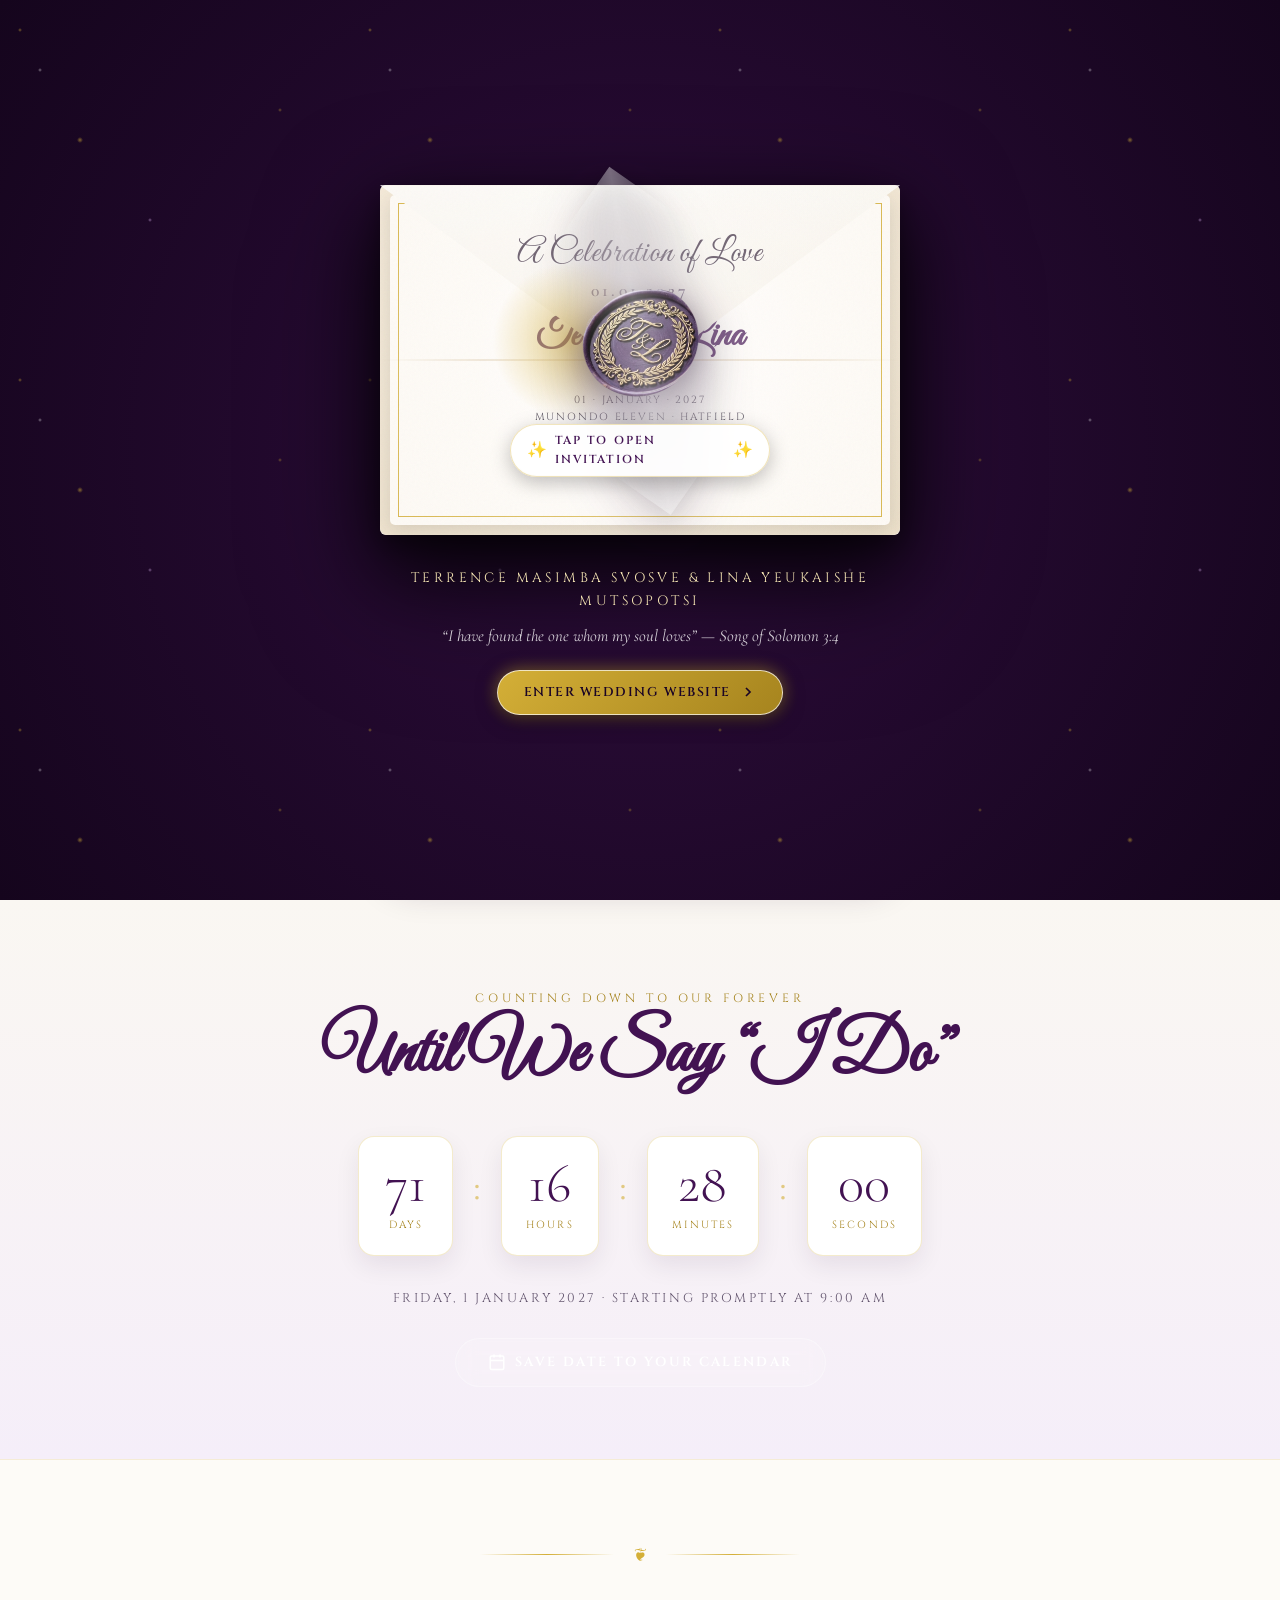
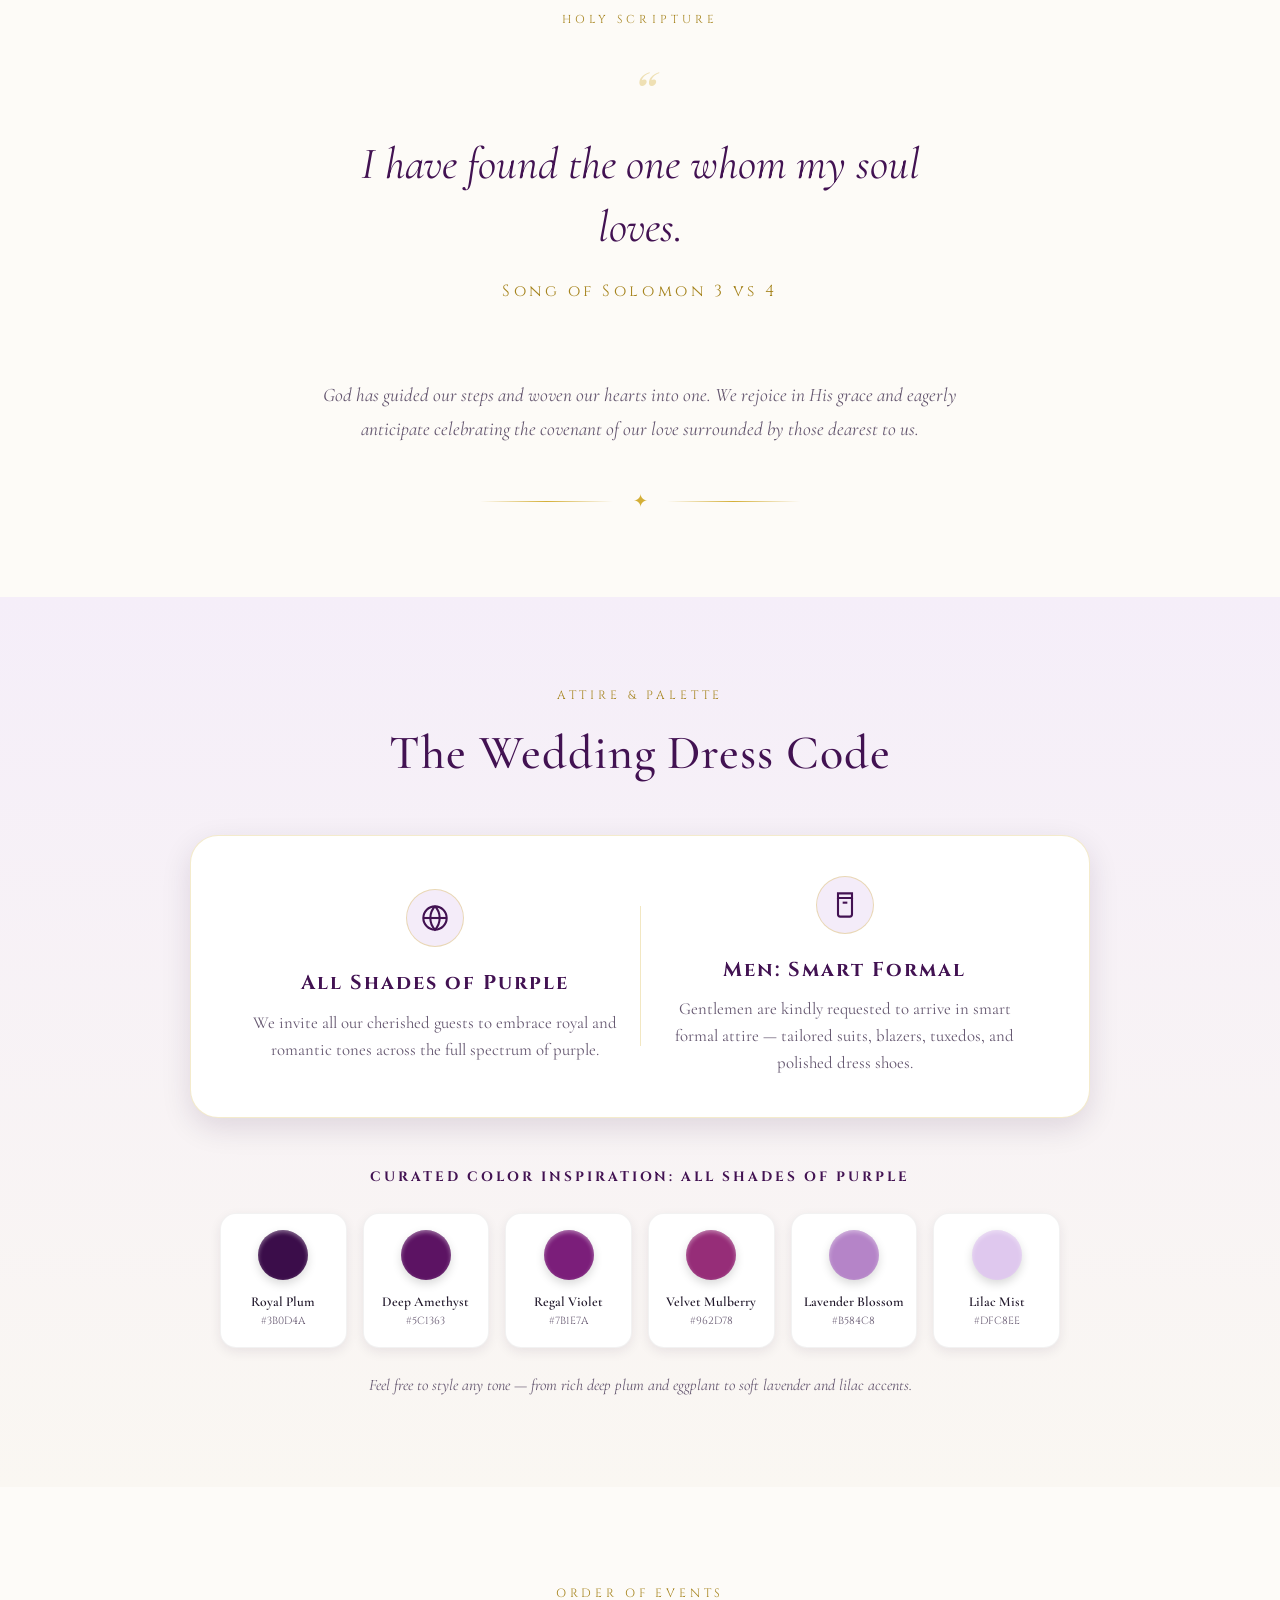
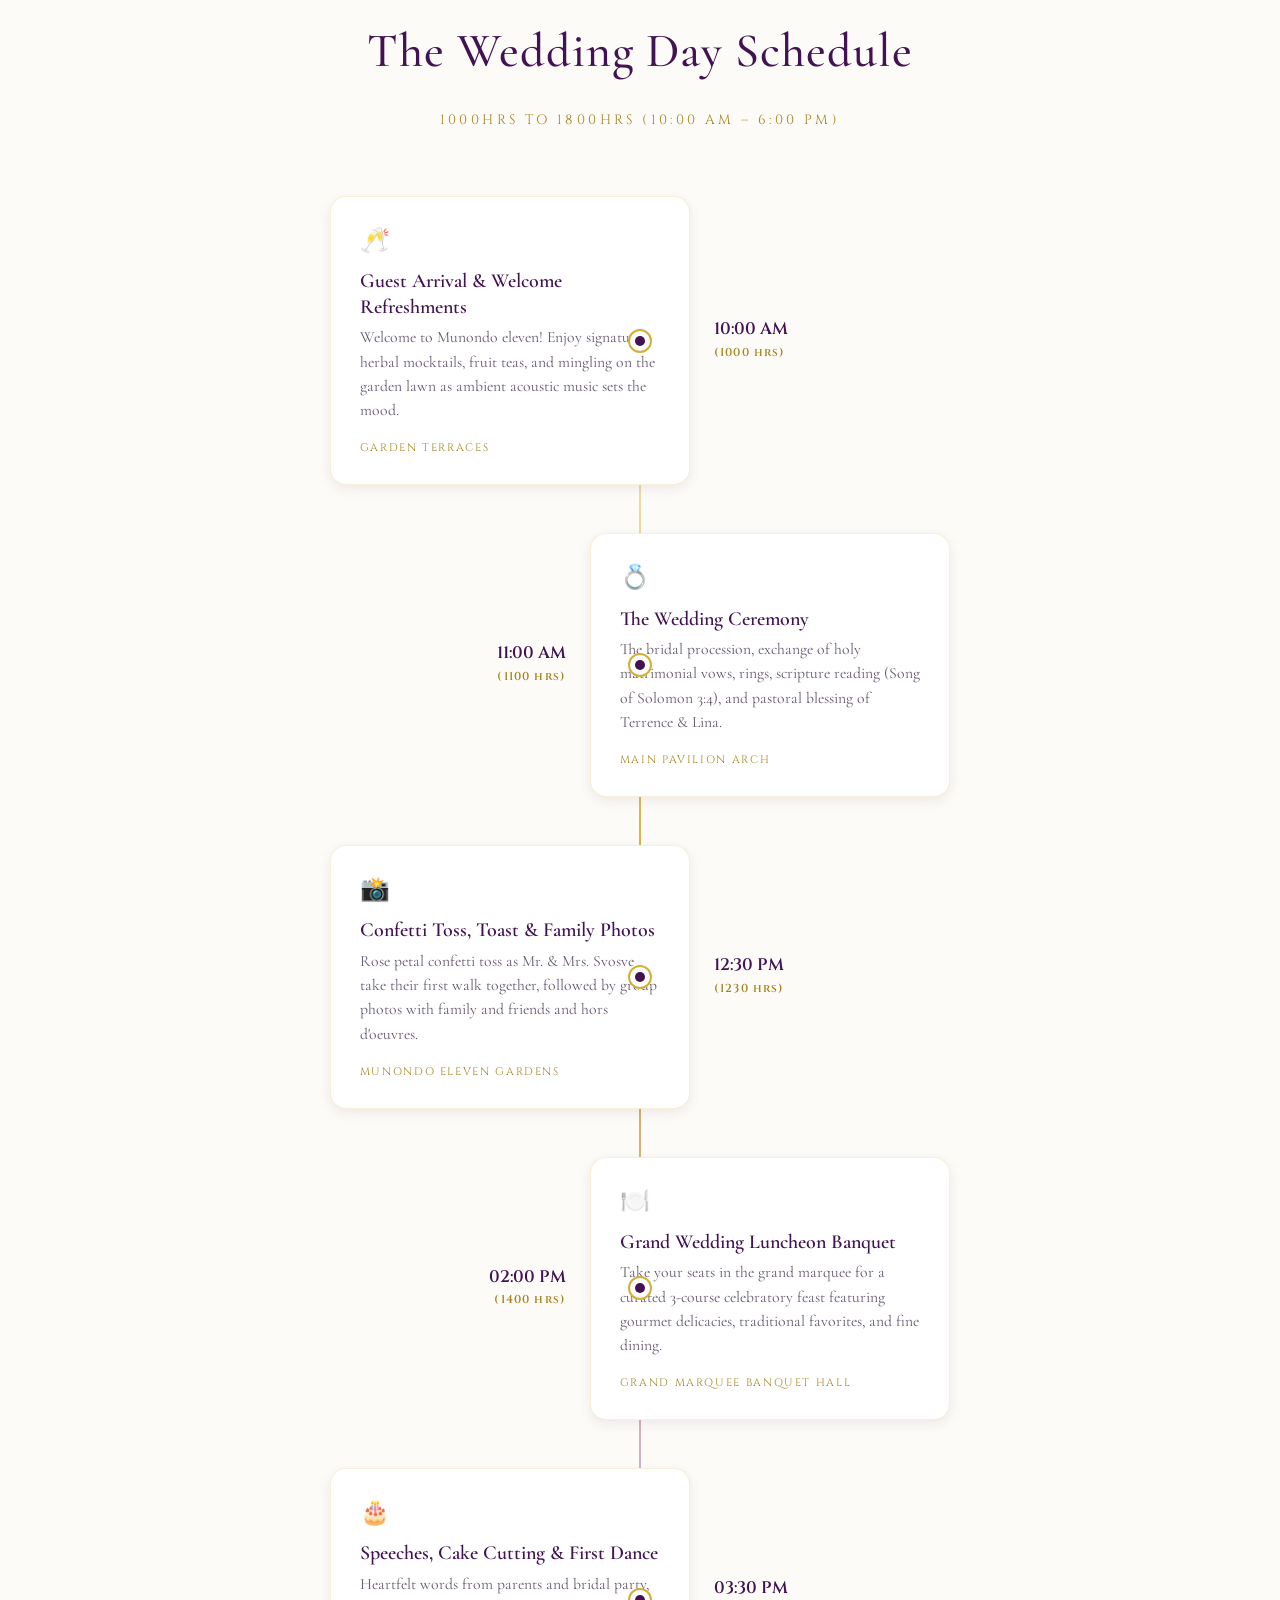
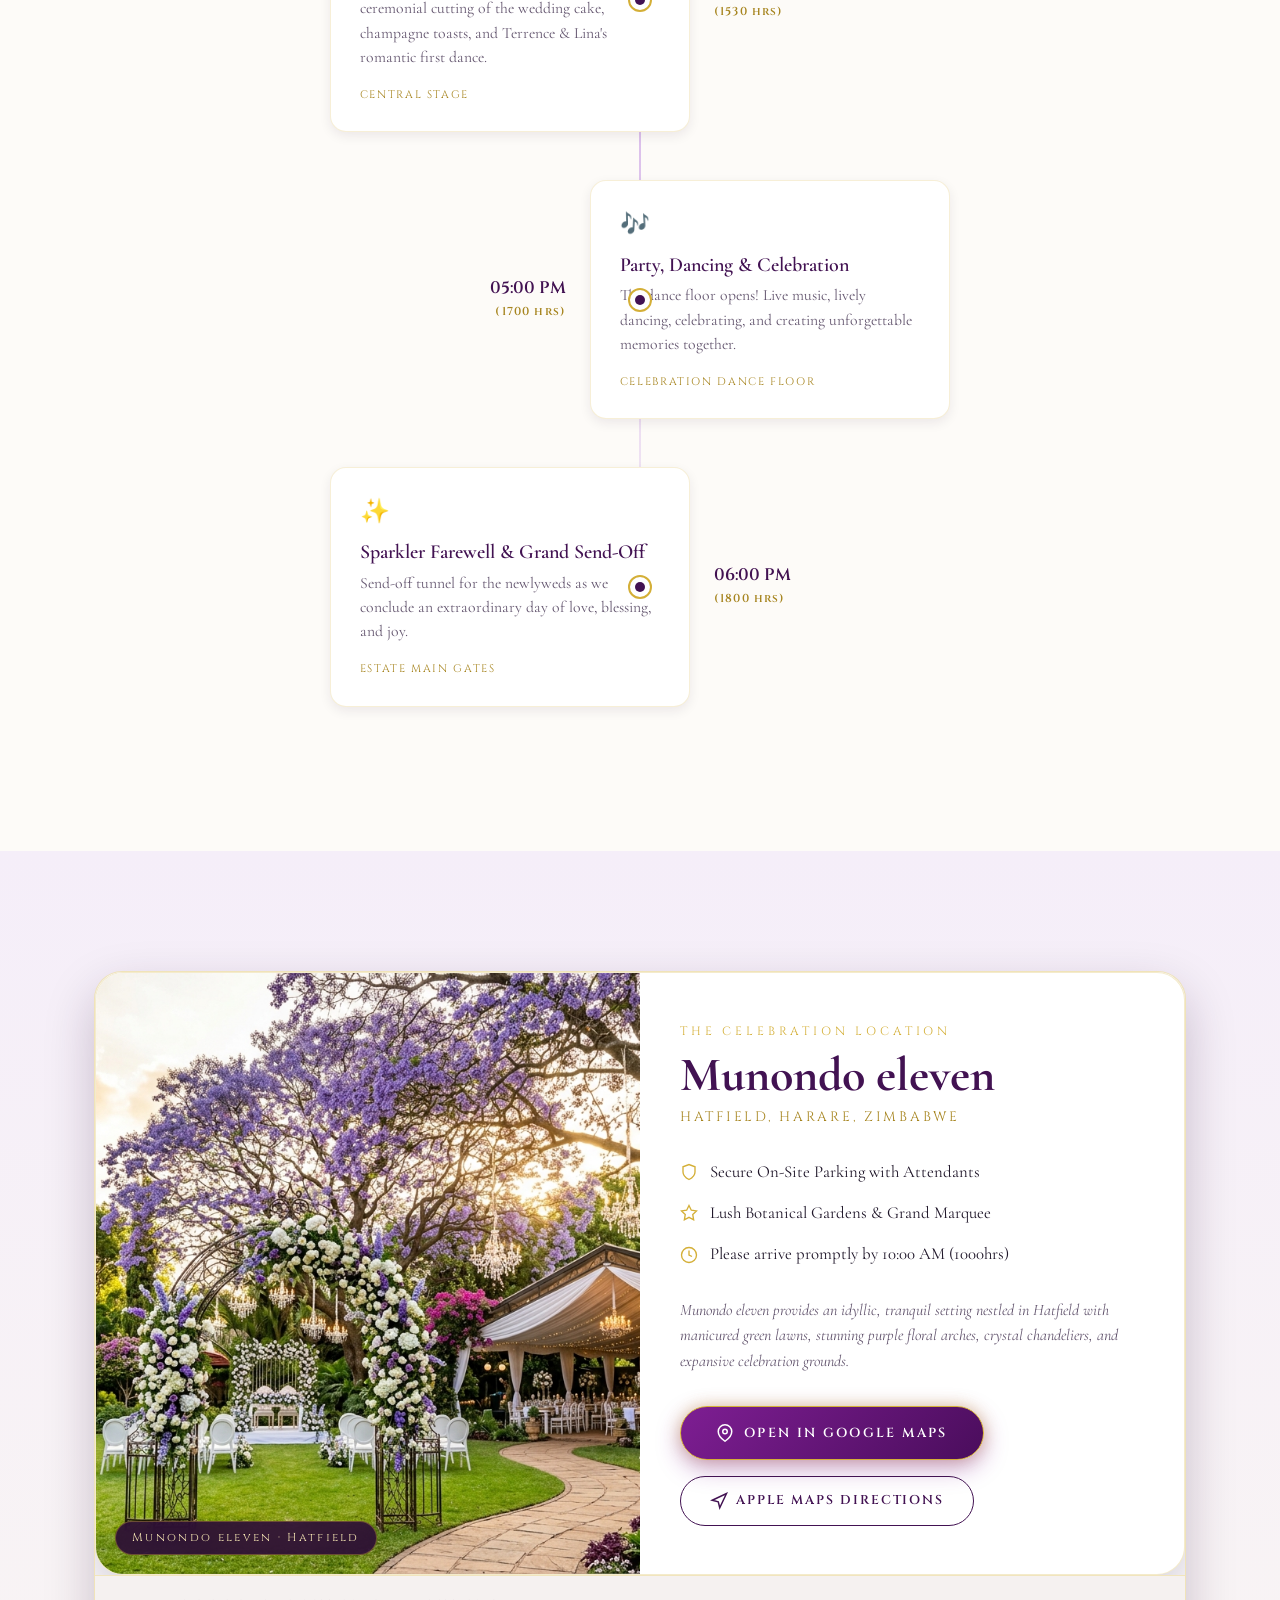
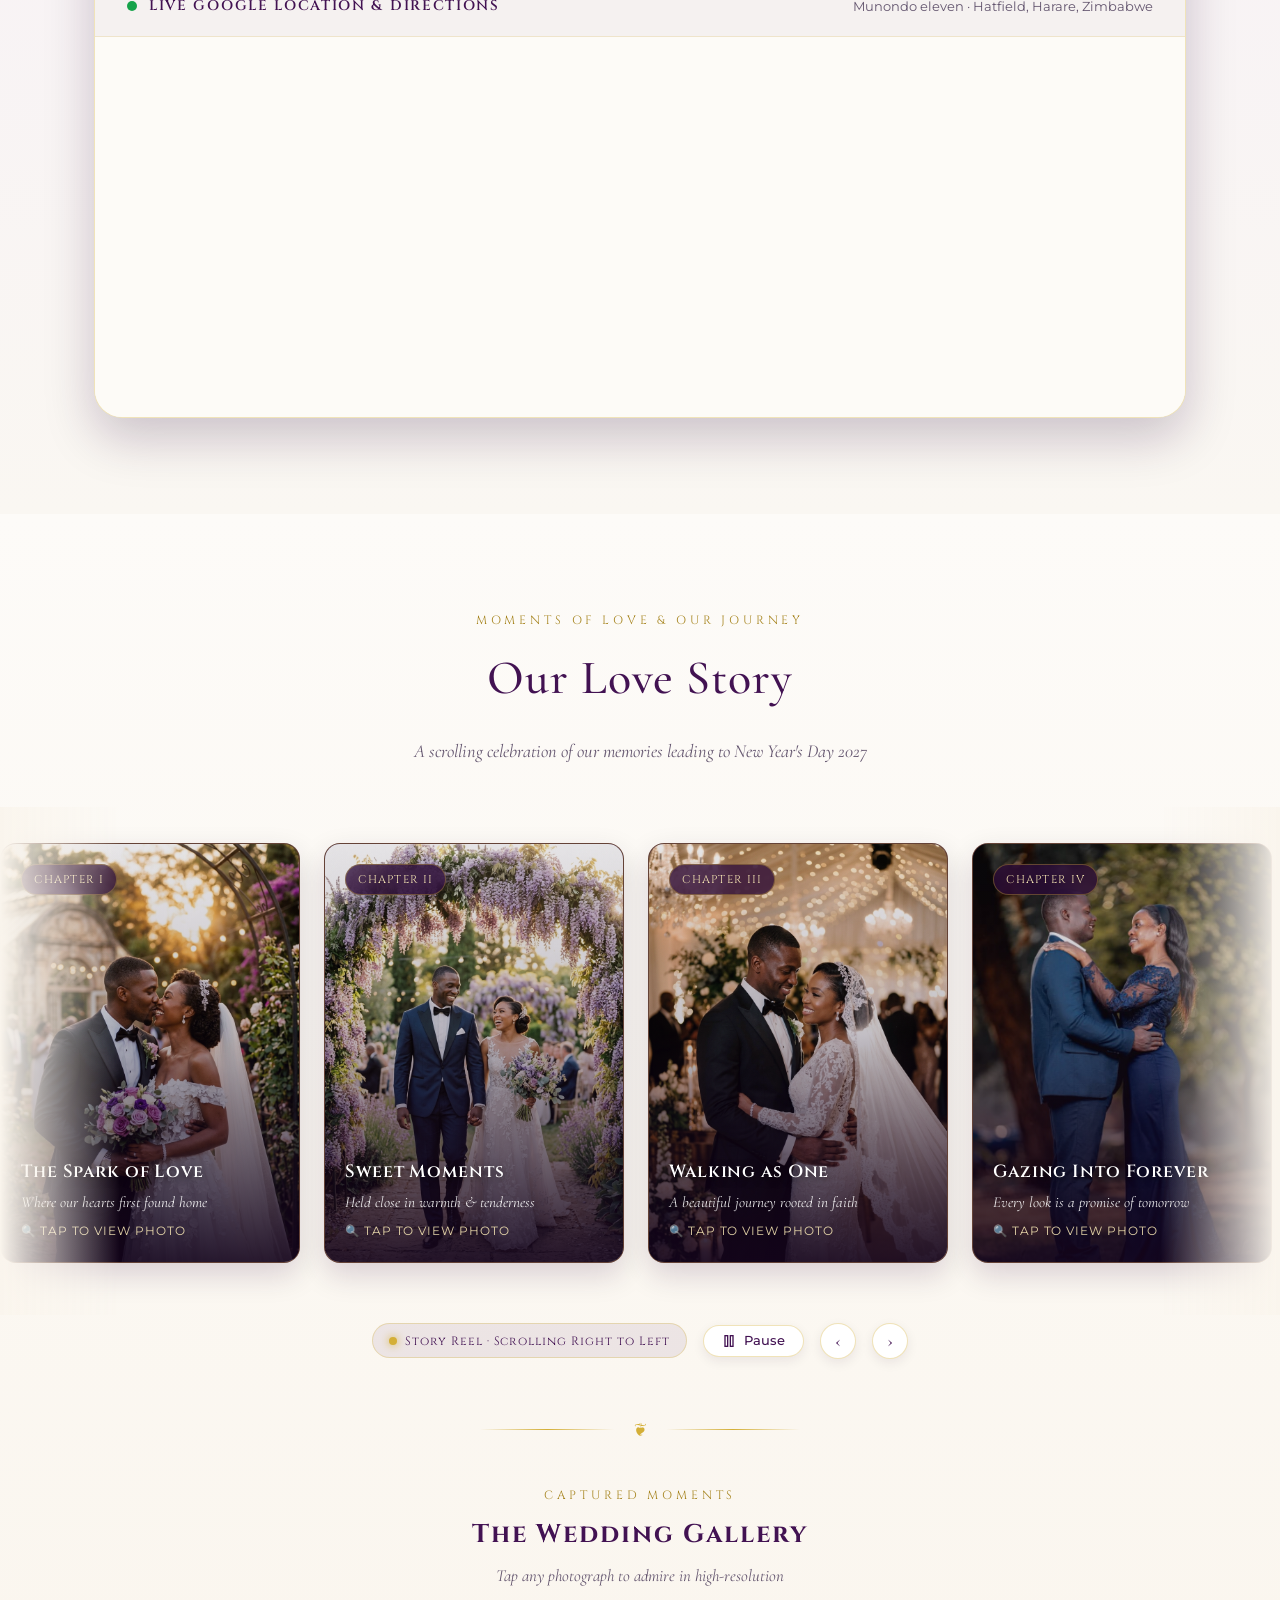
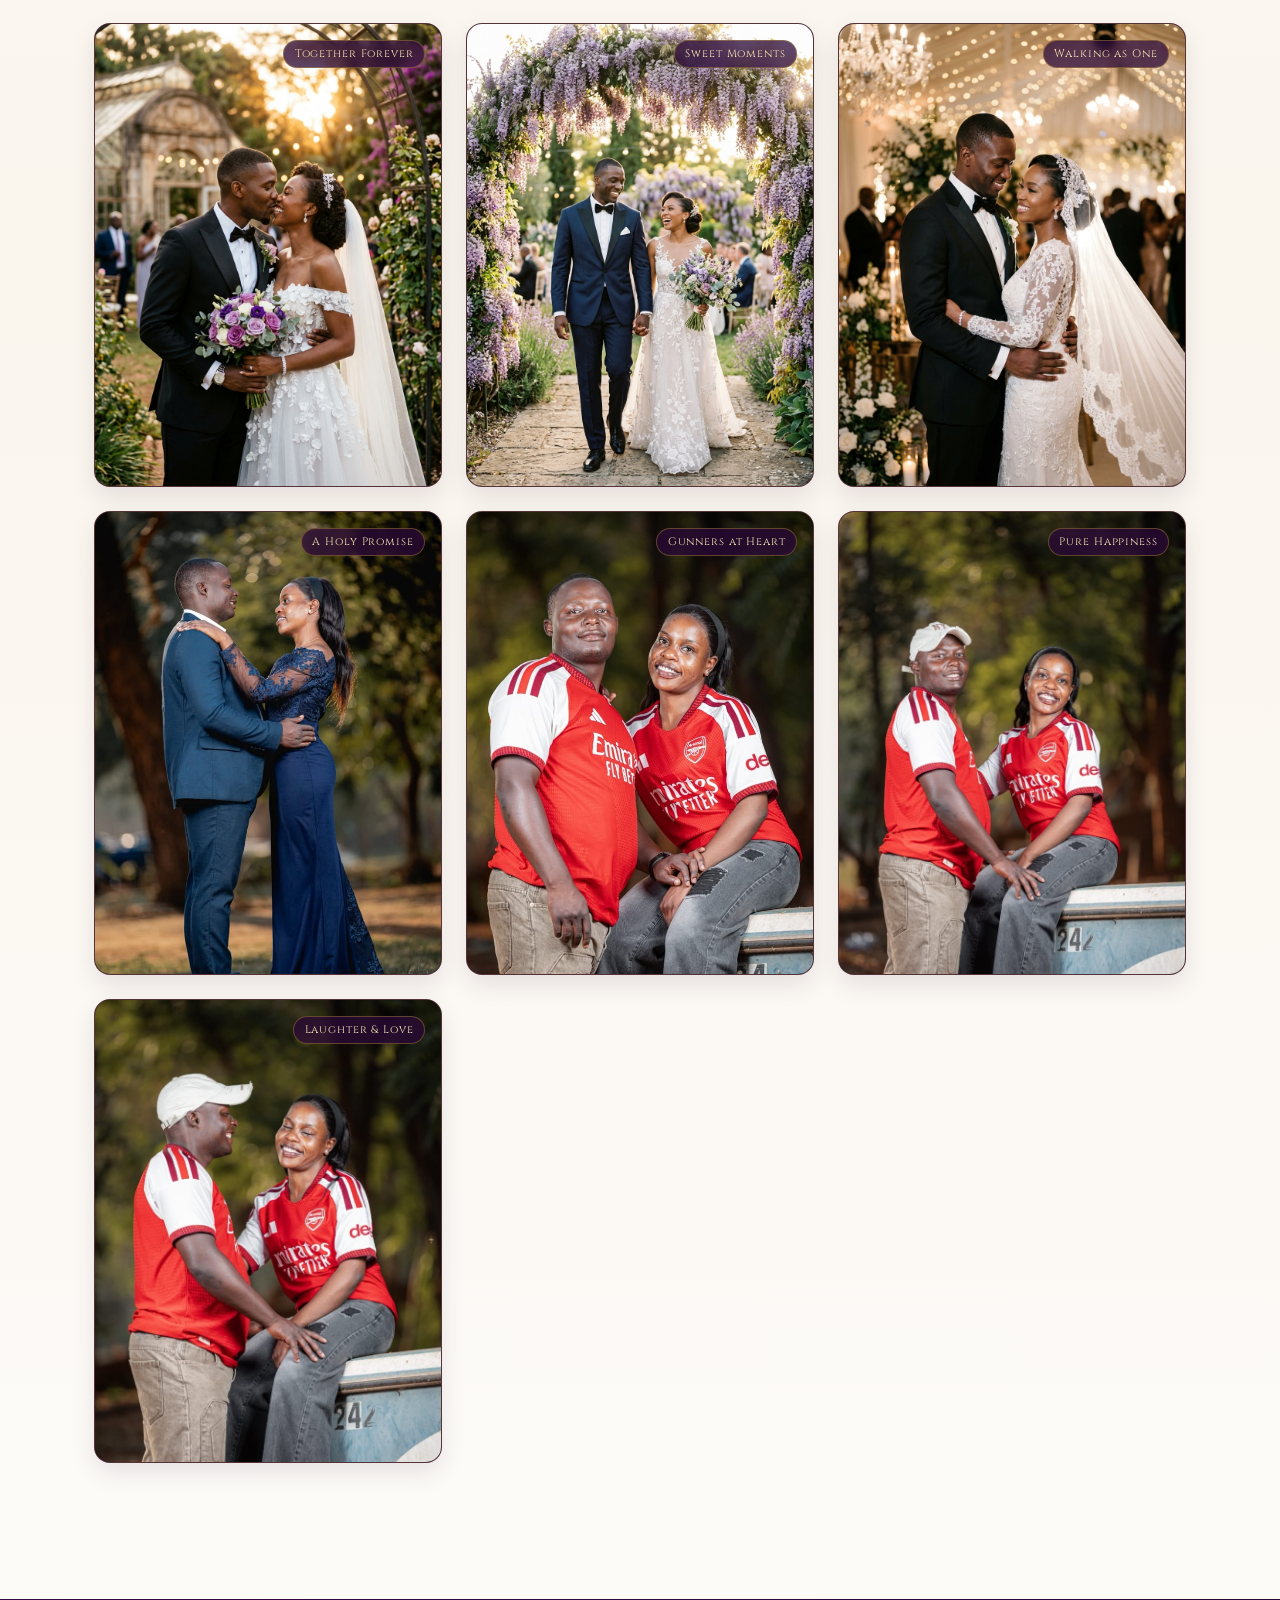
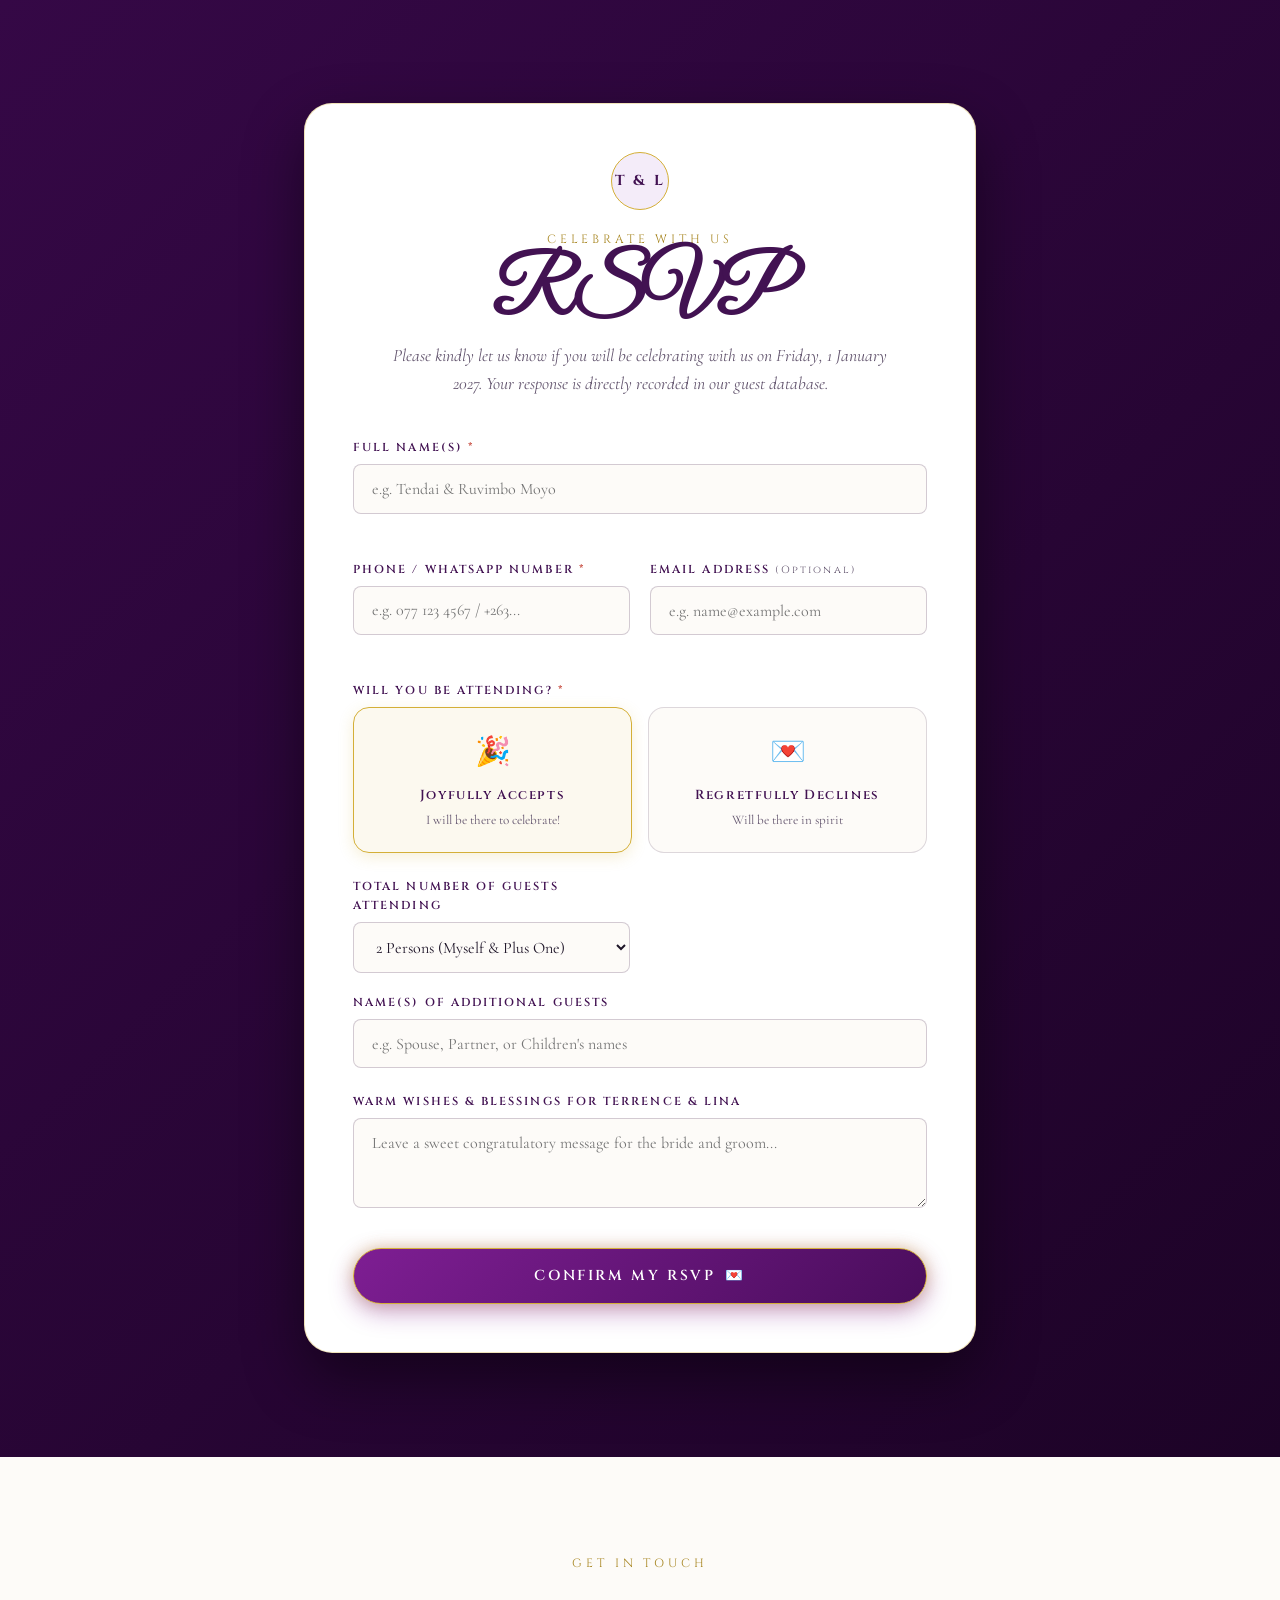
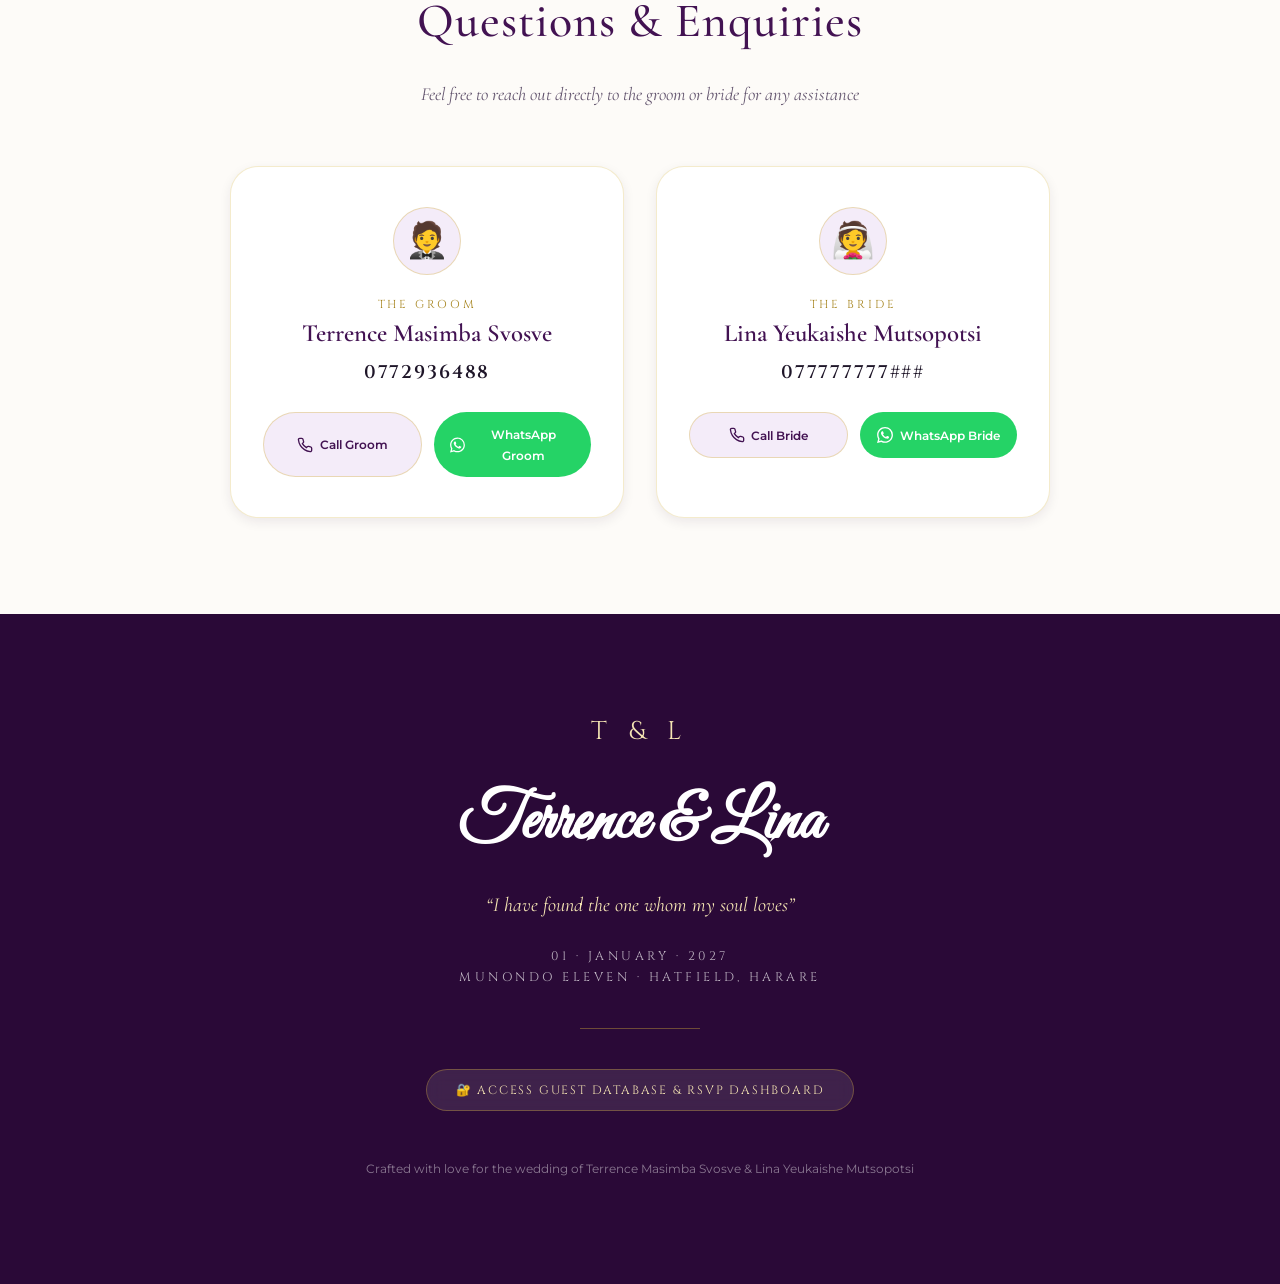
==== commit 2c0fe518: "Pre-render live countdown values and add Anime.js staggered entrance reveal and calendar quick actio" ====
--- a/index.html
+++ b/index.html
@@ -354,28 +354,28 @@
         <h2 class="section-title-script">Until We Say “I Do”</h2>
         
         <div class="countdown-grid">
-          <div class="countdown-card">
+          <div class="countdown-card" id="cardDays">
             <div class="countdown-value-wrap">
-              <span class="countdown-number" id="daysNum">00</span>
+              <span class="countdown-number" id="daysNum">71</span>
             </div>
             <span class="countdown-unit">DAYS</span>
           </div>
           <div class="countdown-separator">:</div>
-          <div class="countdown-card">
+          <div class="countdown-card" id="cardHours">
             <div class="countdown-value-wrap">
-              <span class="countdown-number" id="hoursNum">00</span>
+              <span class="countdown-number" id="hoursNum">16</span>
             </div>
             <span class="countdown-unit">HOURS</span>
           </div>
           <div class="countdown-separator">:</div>
-          <div class="countdown-card">
+          <div class="countdown-card" id="cardMinutes">
             <div class="countdown-value-wrap">
-              <span class="countdown-number" id="minutesNum">00</span>
+              <span class="countdown-number" id="minutesNum">28</span>
             </div>
             <span class="countdown-unit">MINUTES</span>
           </div>
           <div class="countdown-separator">:</div>
-          <div class="countdown-card">
+          <div class="countdown-card" id="cardSeconds">
             <div class="countdown-value-wrap">
               <span class="countdown-number" id="secondsNum">00</span>
             </div>
@@ -383,7 +383,14 @@
           </div>
         </div>
 
-        <p class="countdown-celebration-text">Friday, 1 January 2027 · Starting at 10:00 AM</p>
+        <p class="countdown-celebration-text">Friday, 1 January 2027 · Starting promptly at 9:00 AM</p>
+
+        <div class="countdown-calendar-cta" style="margin-top: 1.75rem;">
+          <button type="button" class="btn-royal-secondary" id="countdownSaveDateBtn" onclick="document.getElementById('addToCalendarBtn').click();">
+            <svg viewBox="0 0 24 24" fill="none" stroke="currentColor" stroke-width="2" width="18" height="18"><rect x="3" y="4" width="18" height="18" rx="2" ry="2"></rect><line x1="16" y1="2" x2="16" y2="6"></line><line x1="8" y1="2" x2="8" y2="6"></line><line x1="3" y1="10" x2="21" y2="10"></line></svg>
+            <span>Save Date to Your Calendar</span>
+          </button>
+        </div>
       </div>
     </section>
 
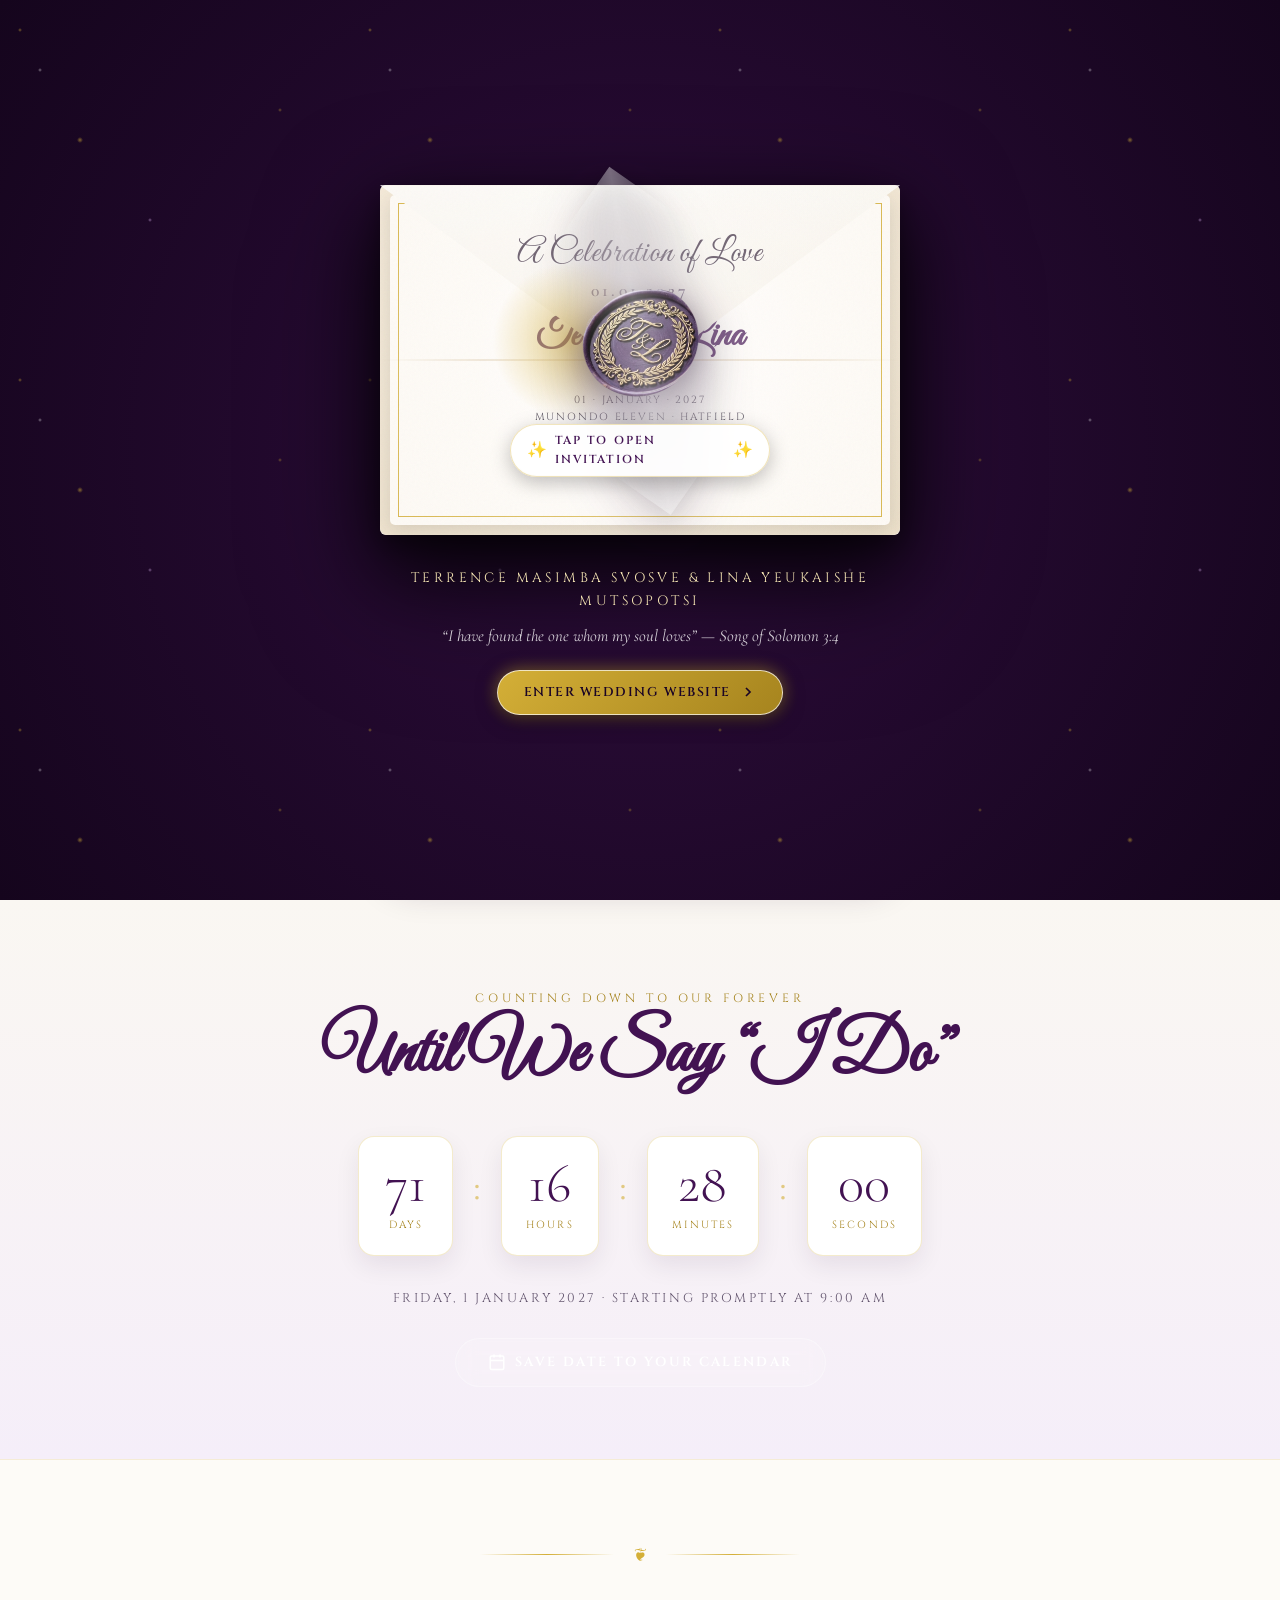
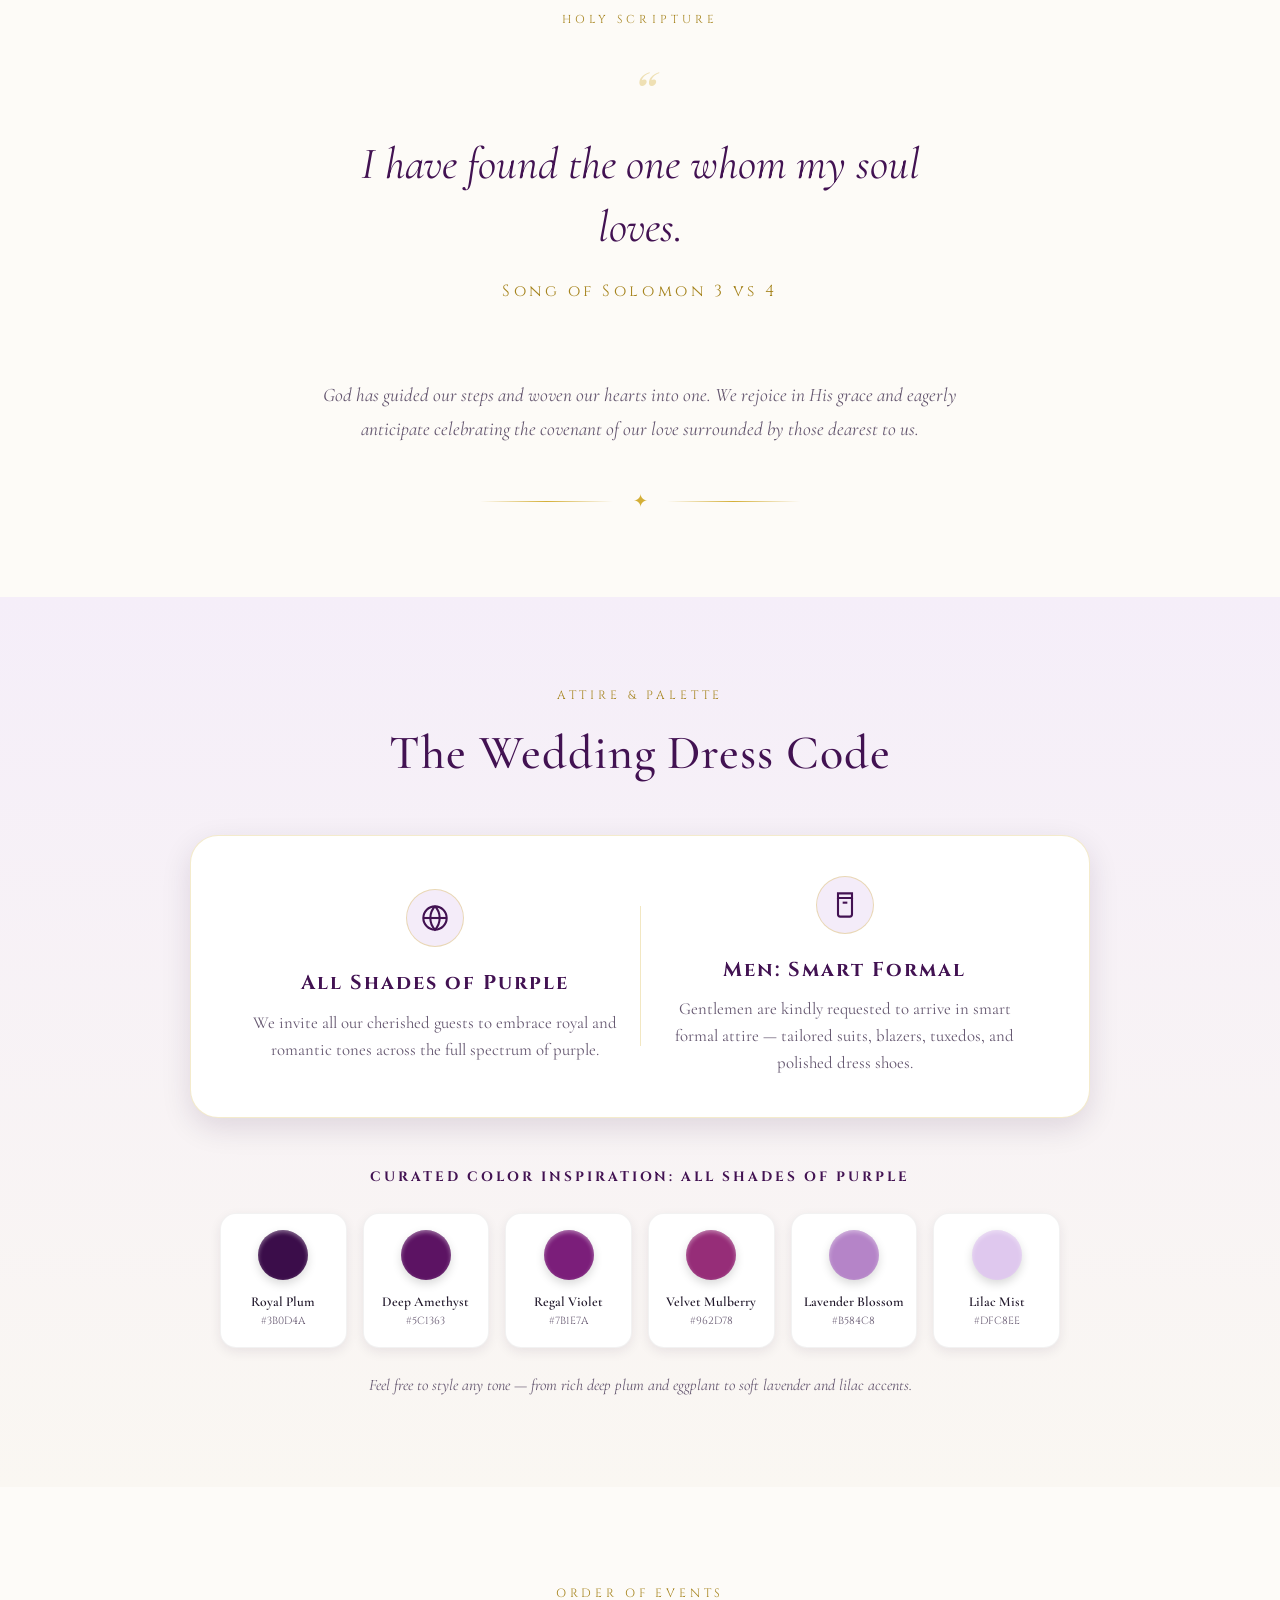
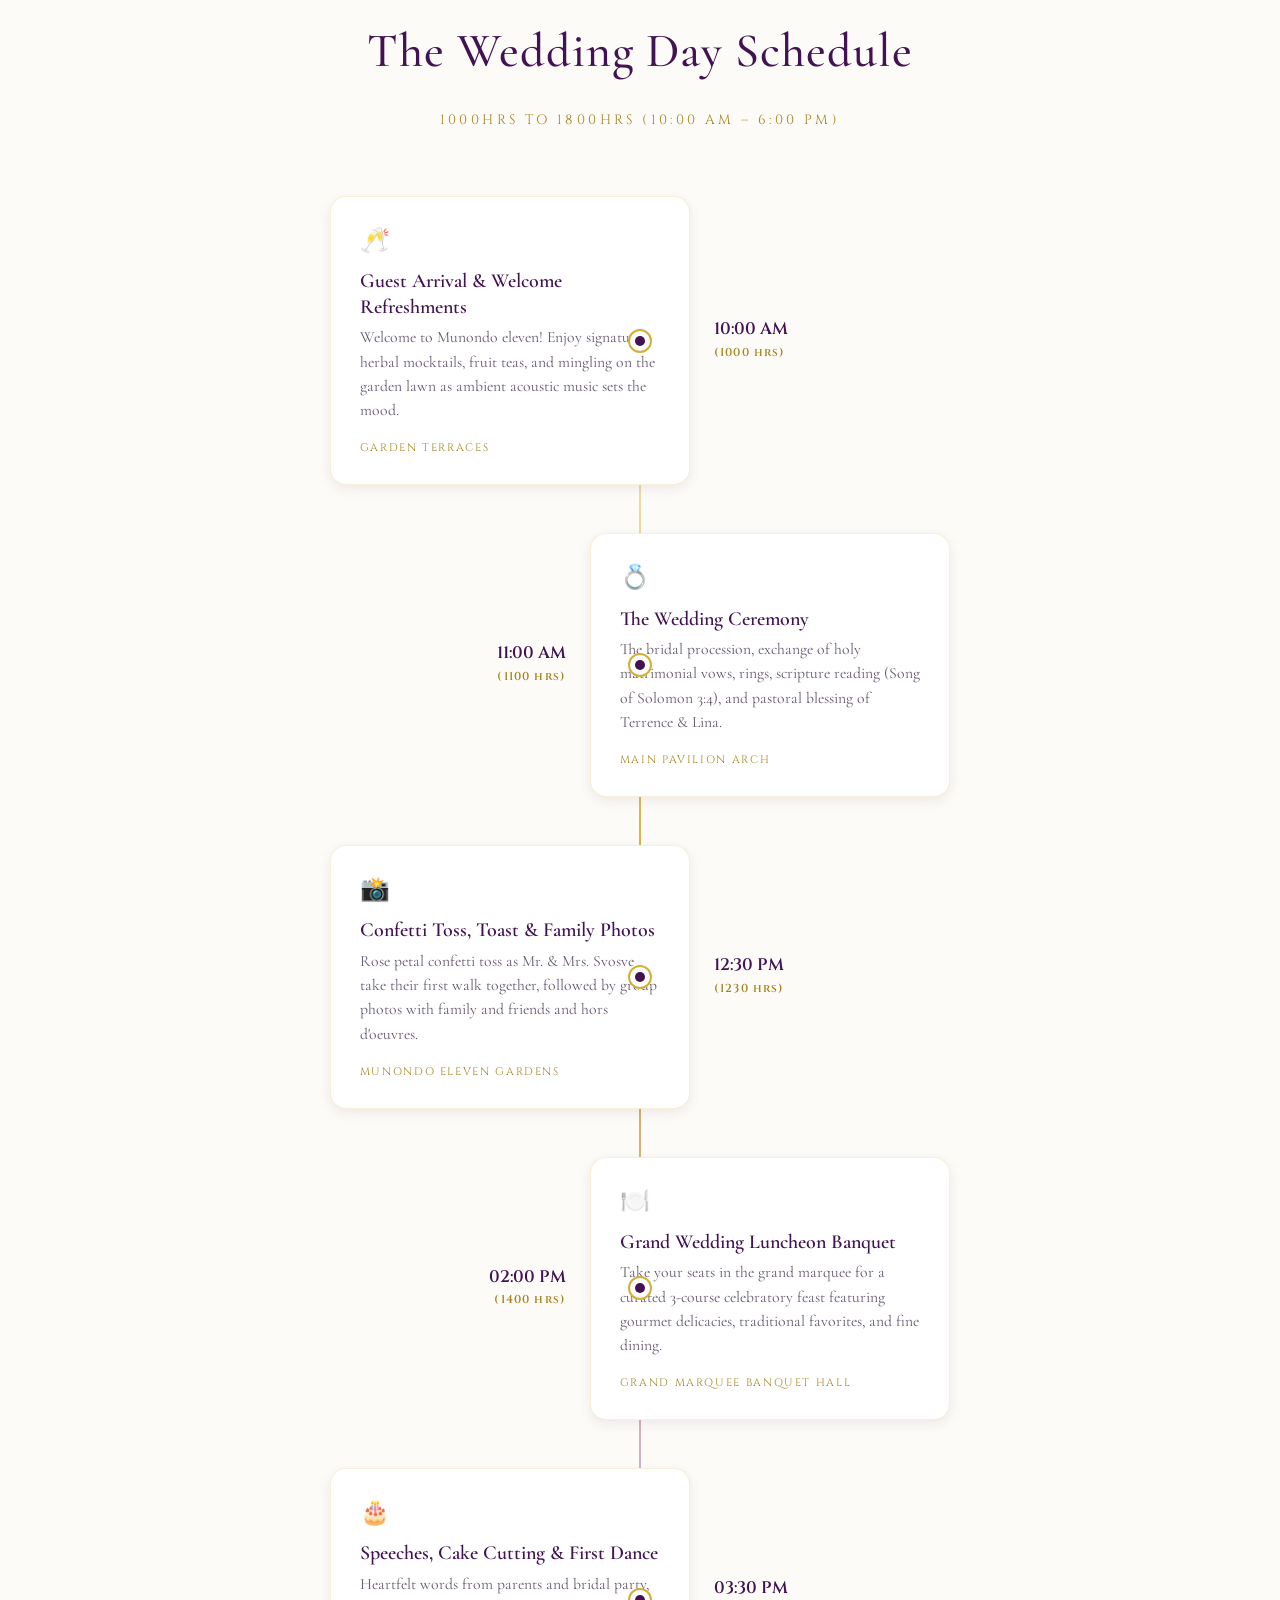
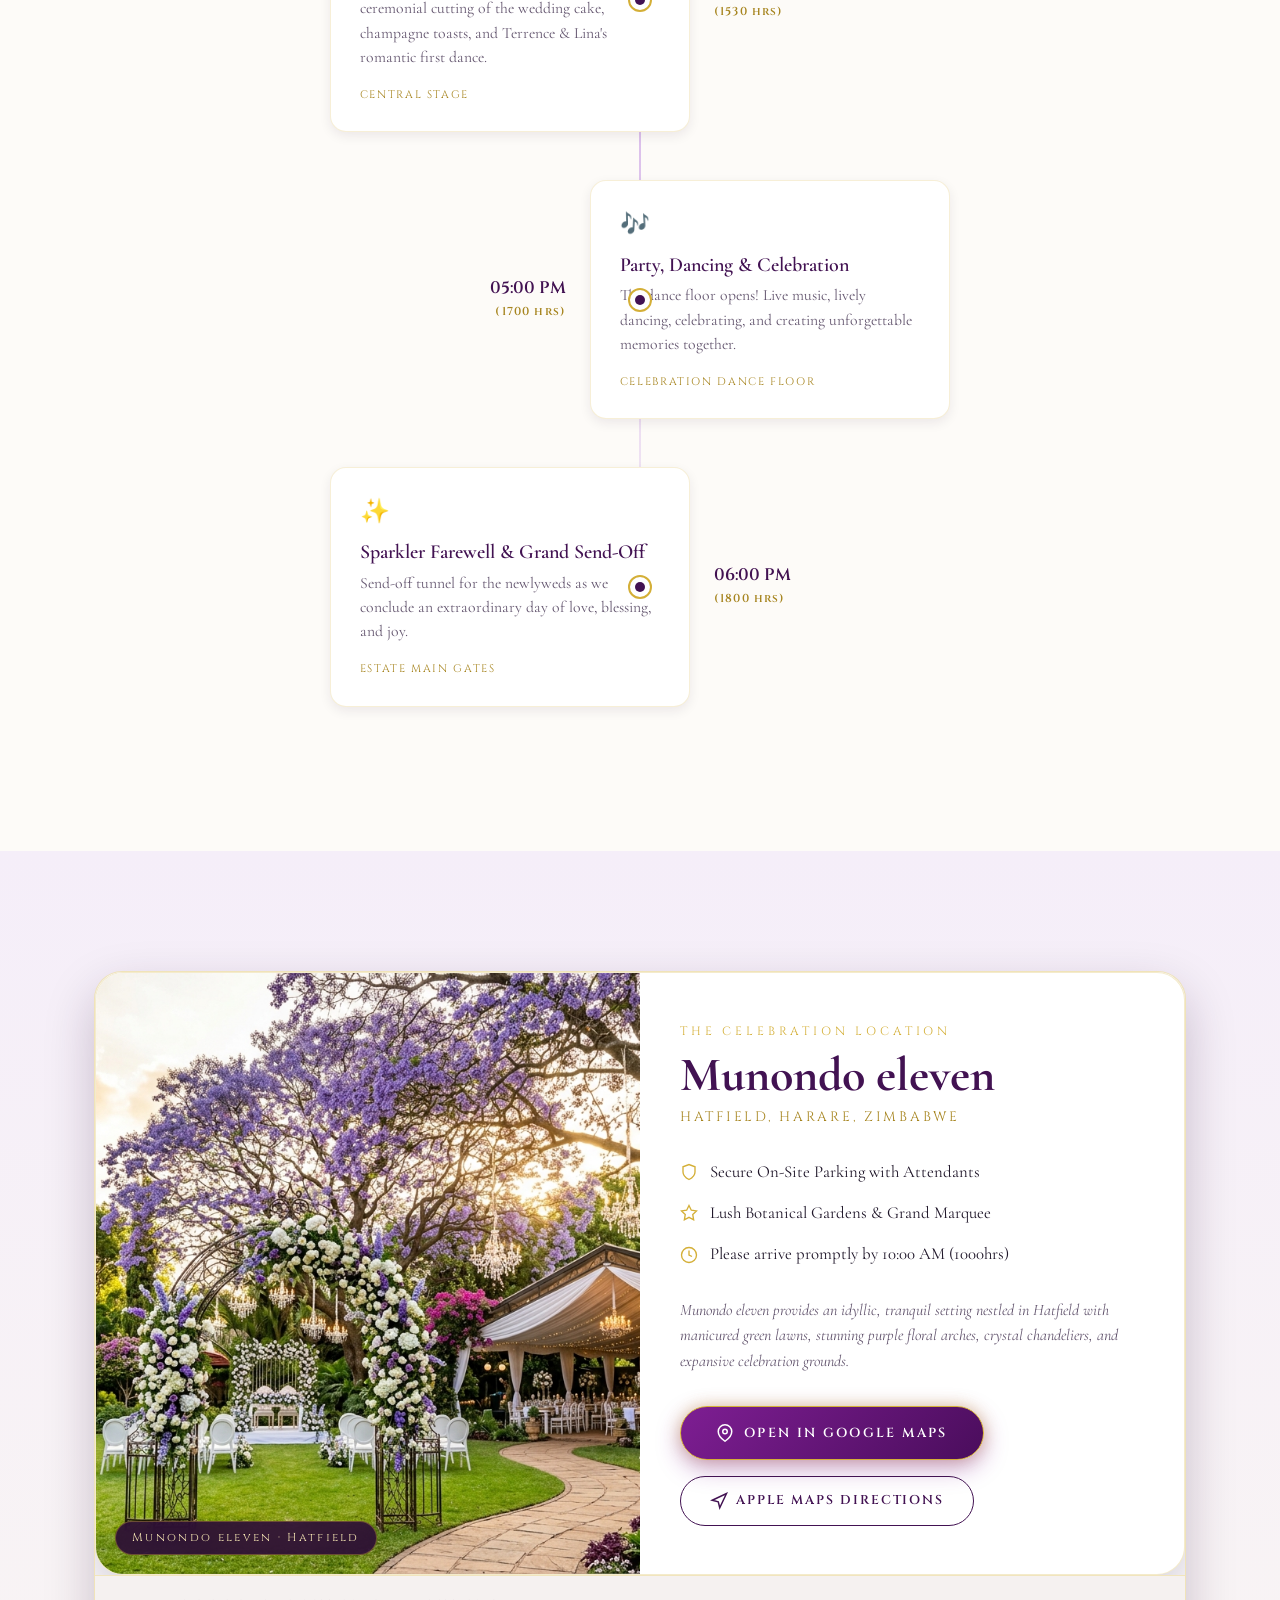
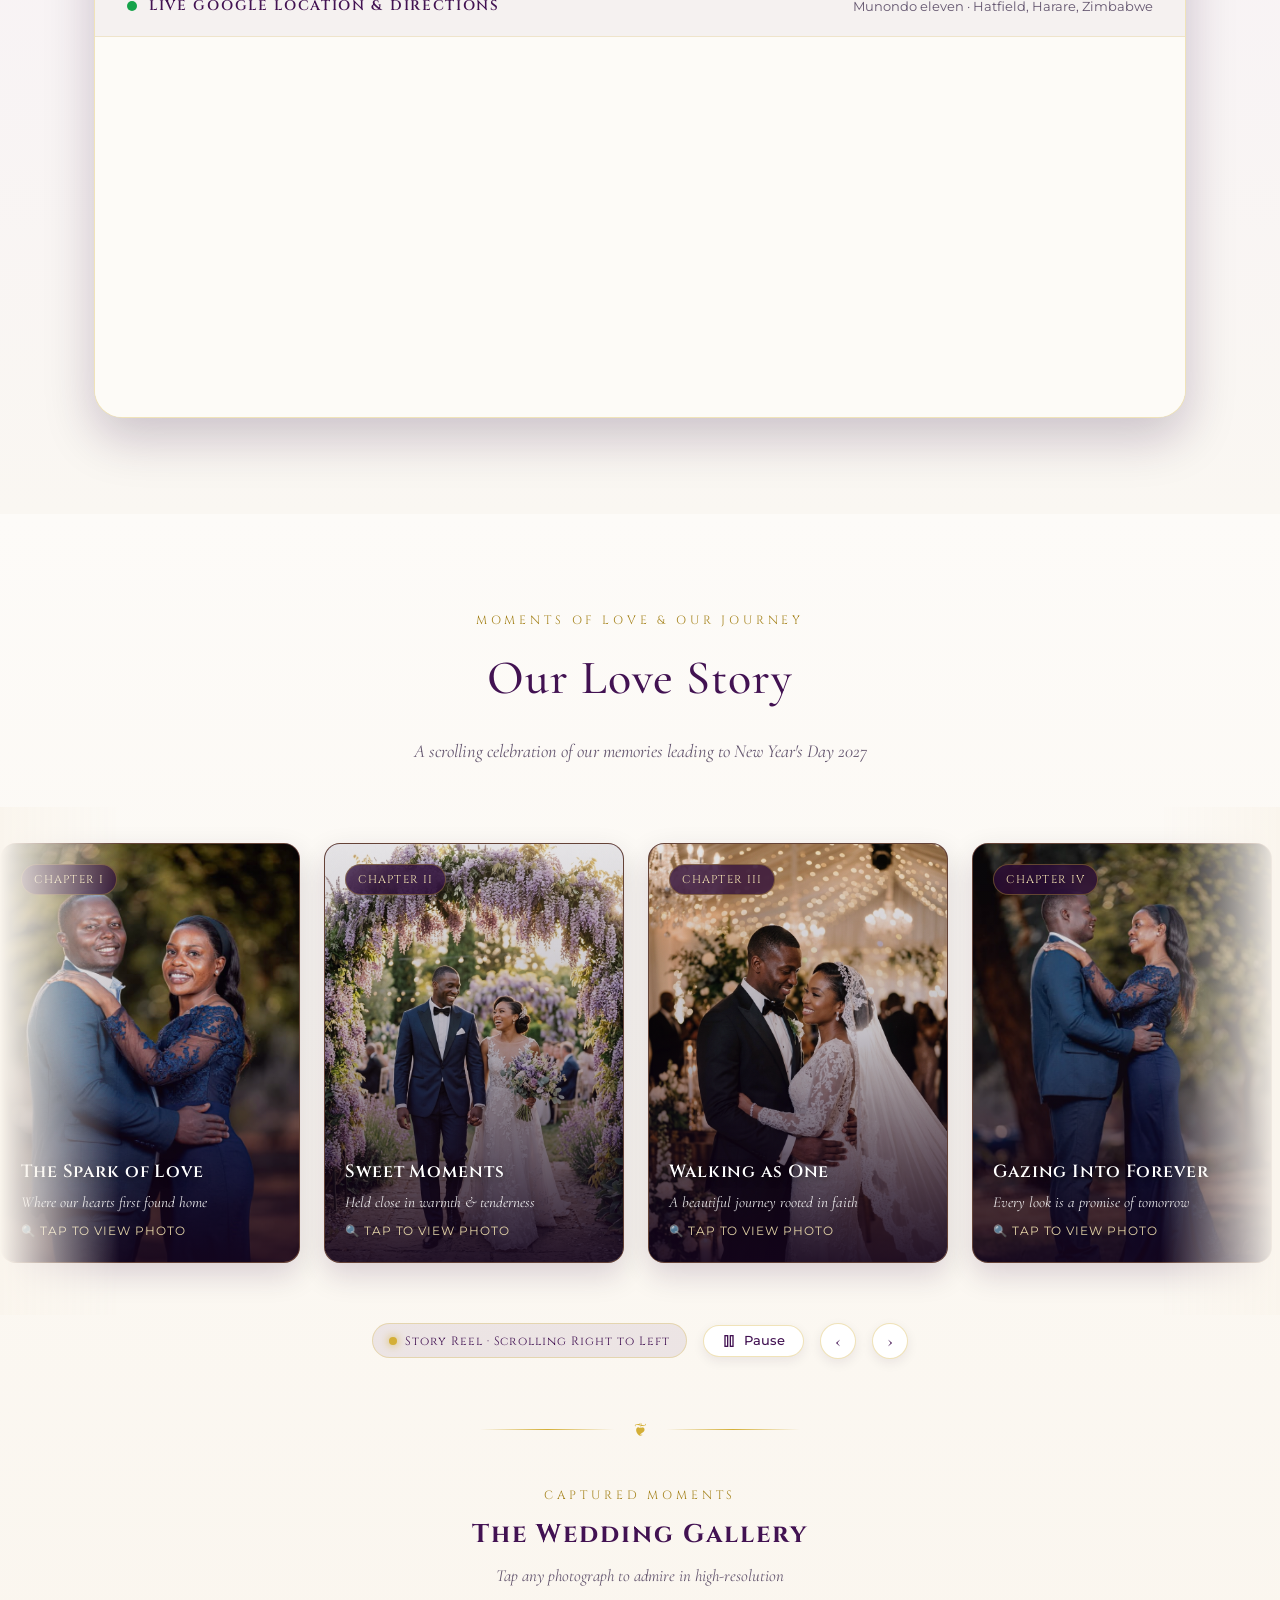
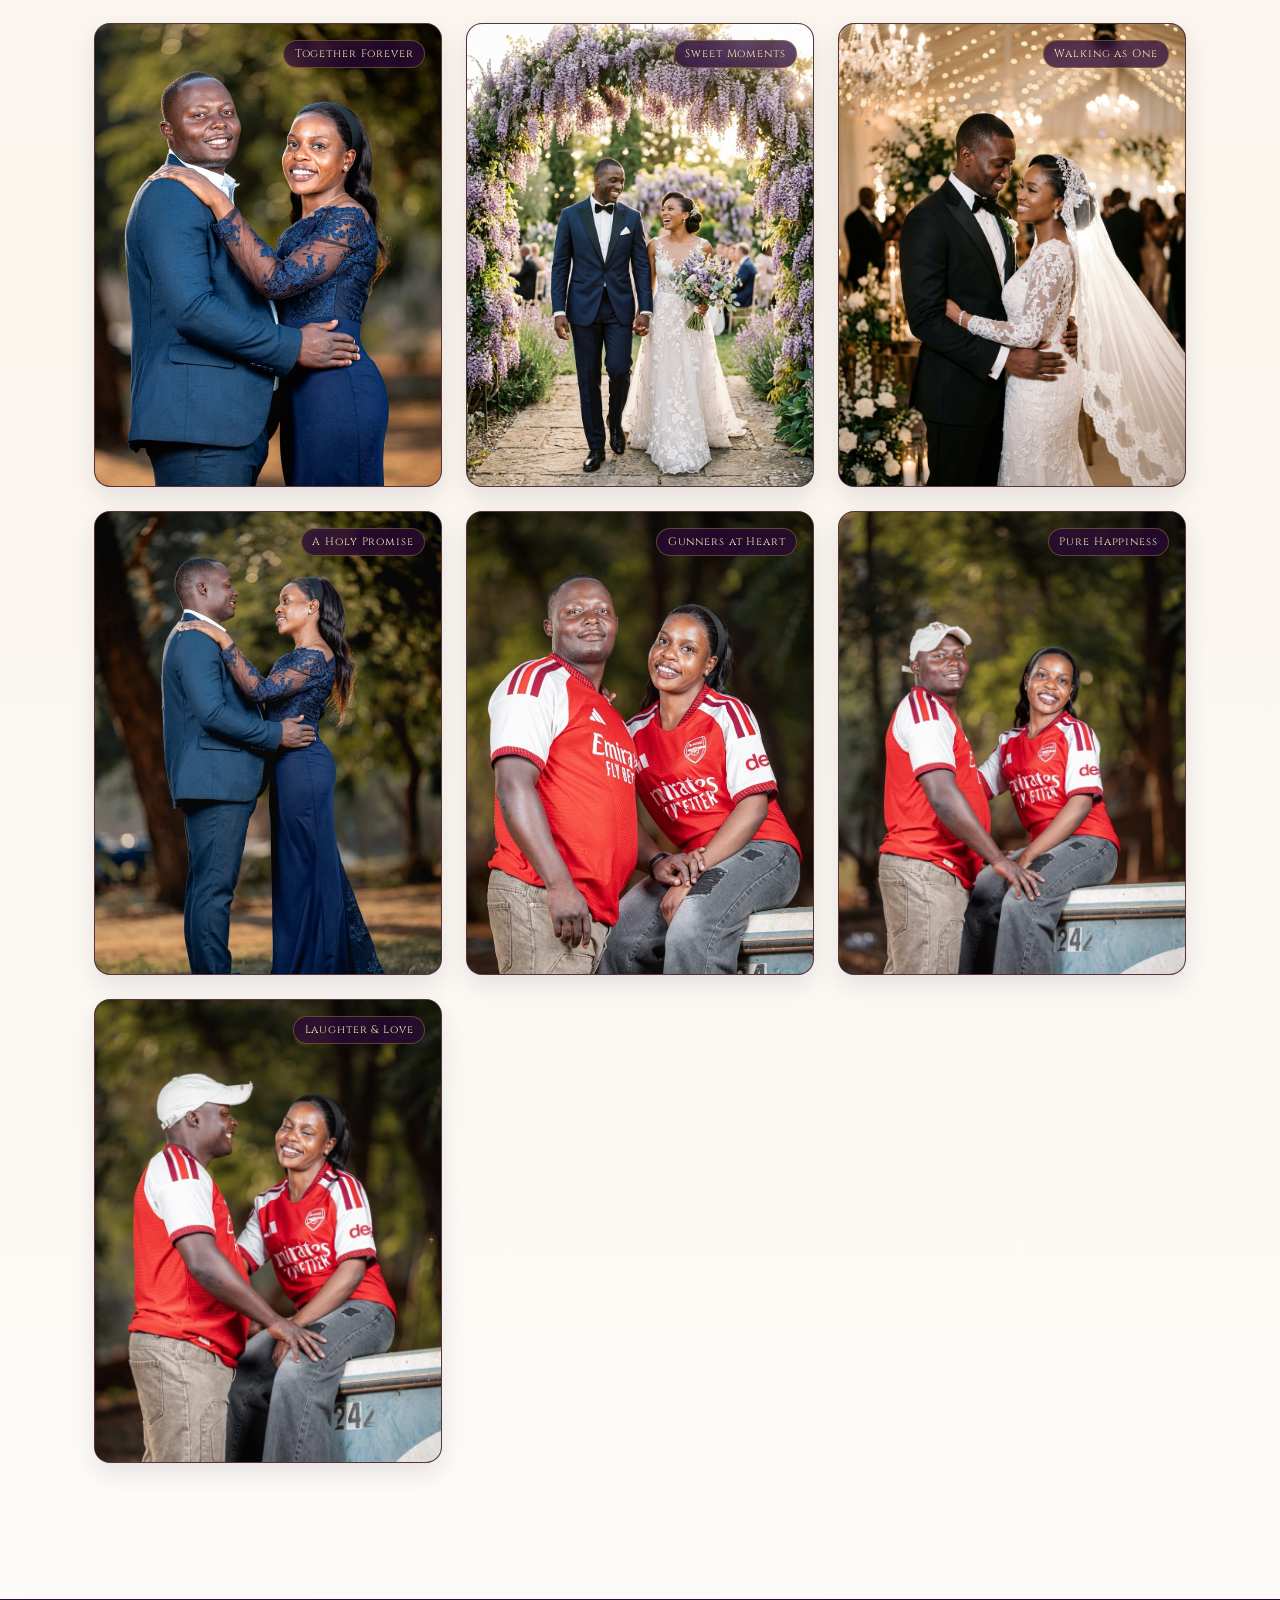
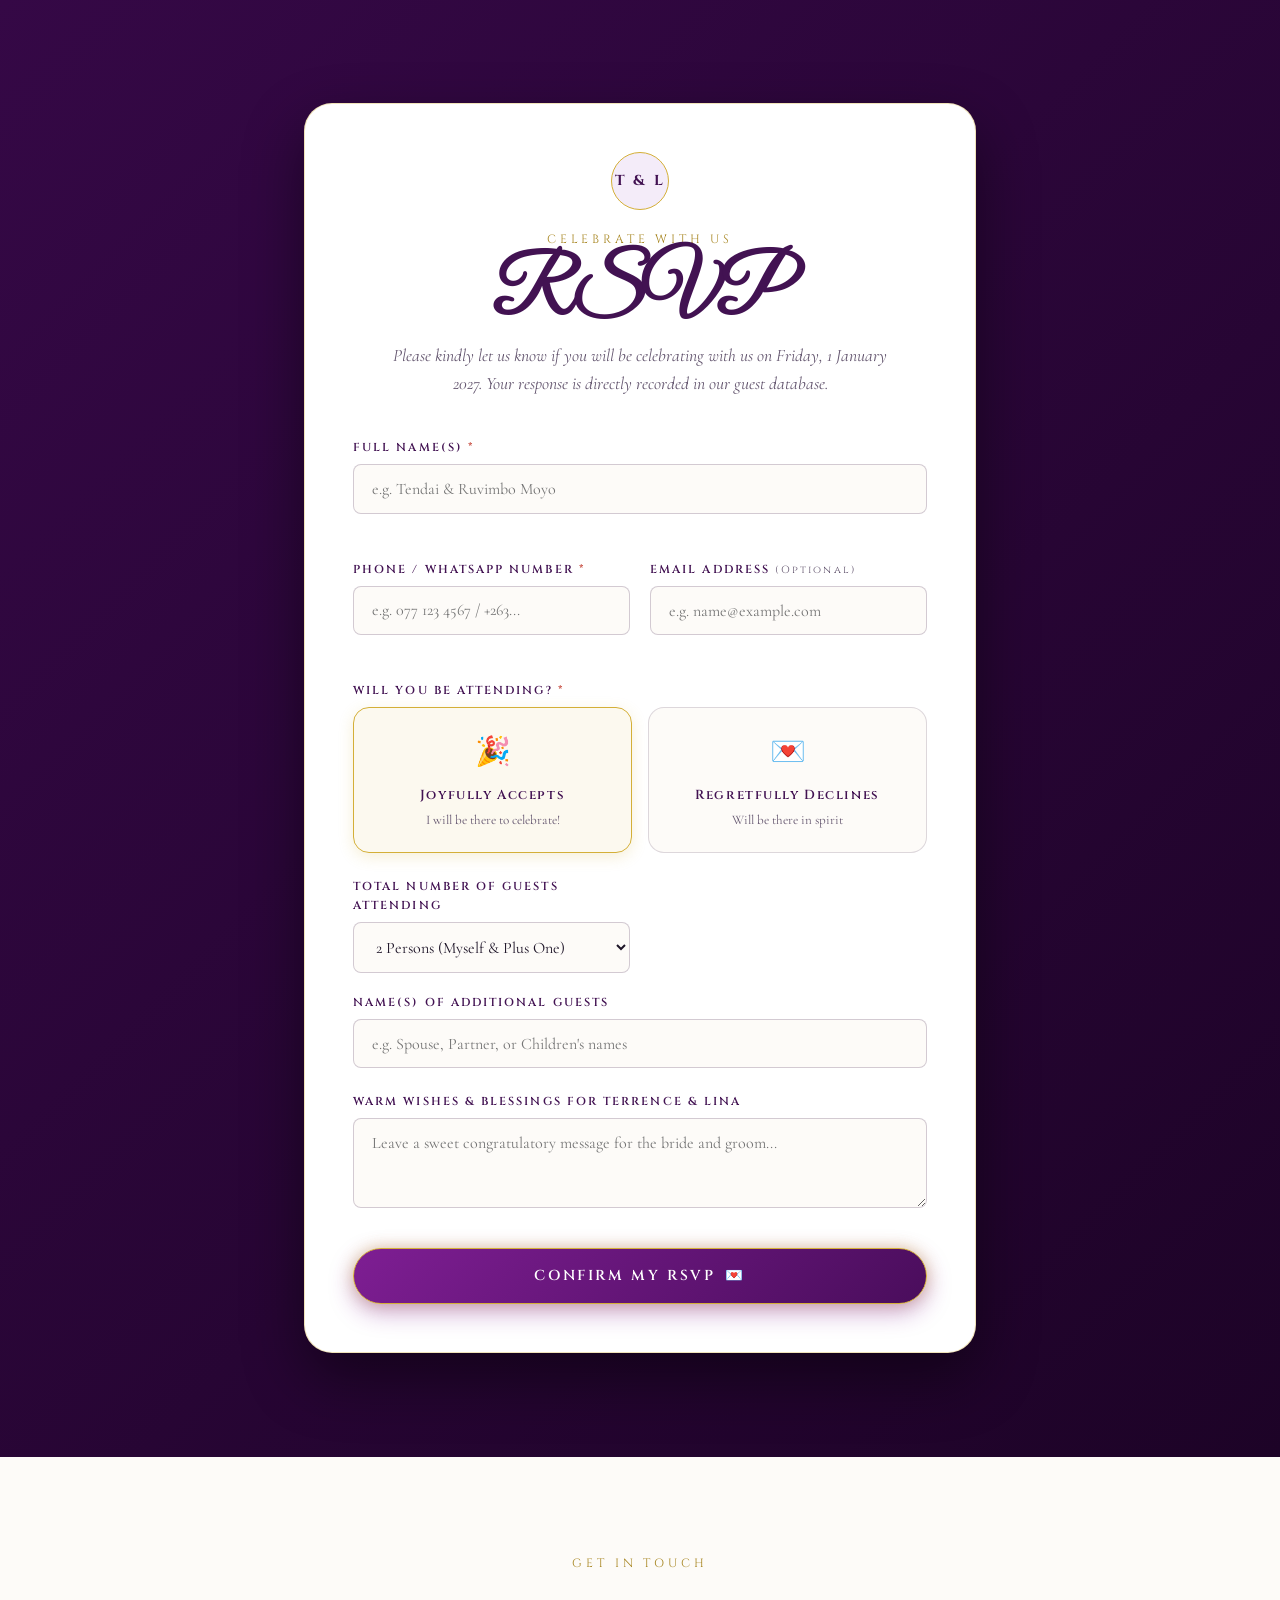
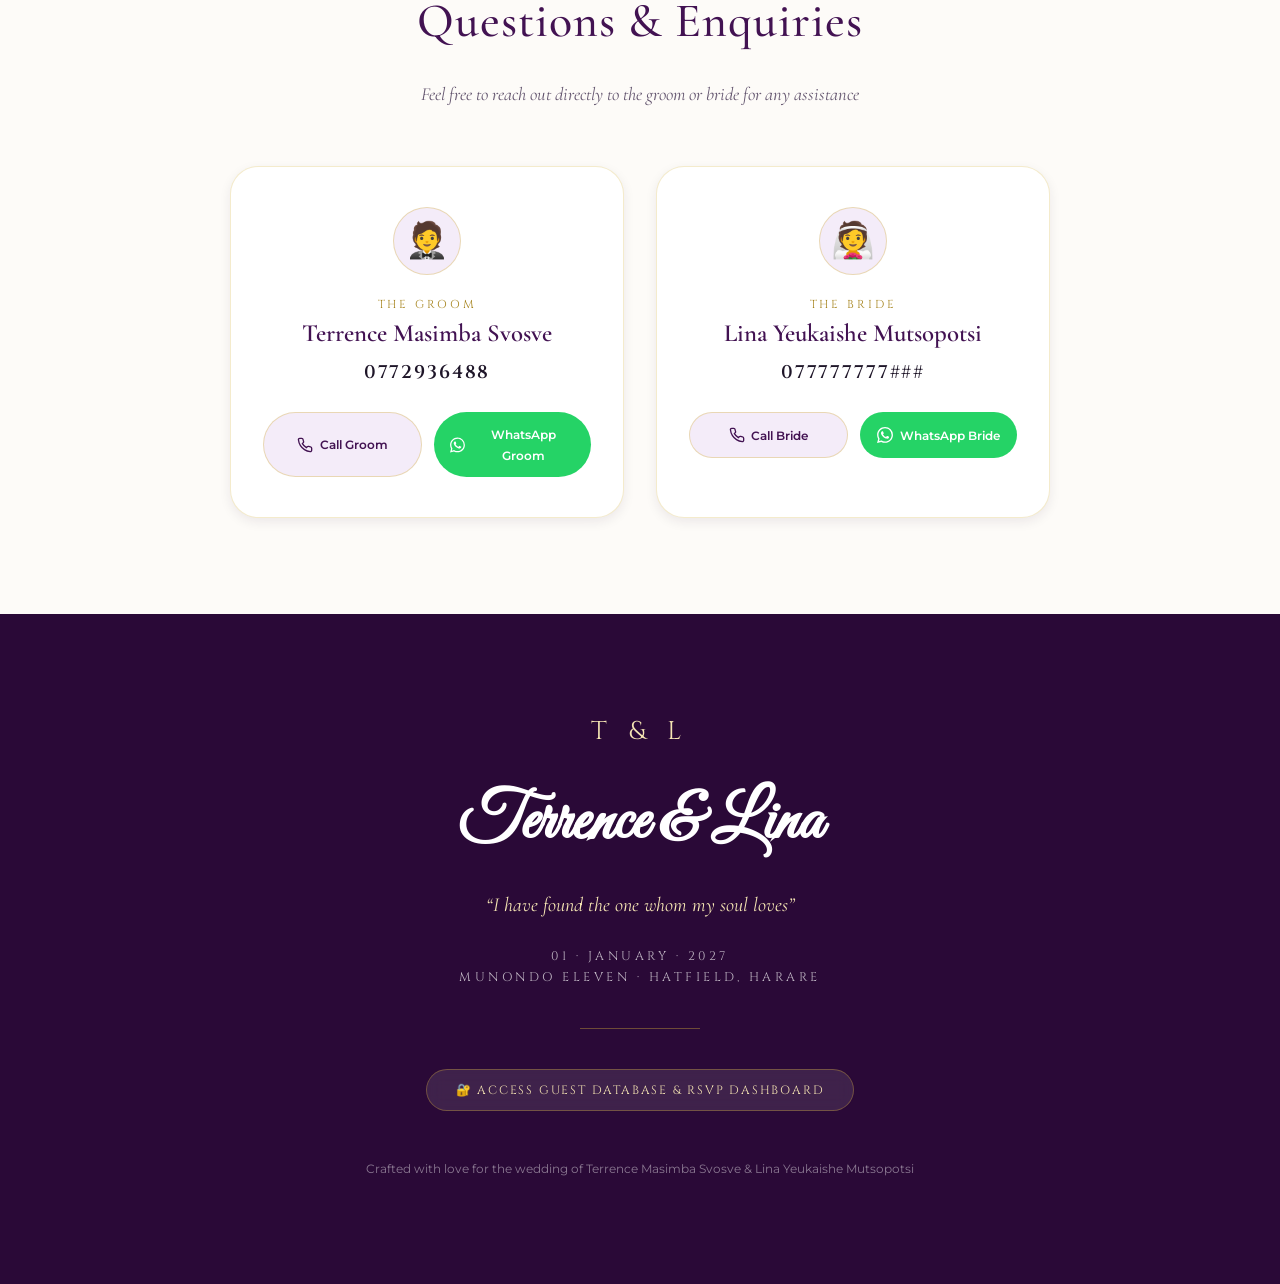
==== commit 2d00d295: "Enhance hero portrait clarity, switch to bright royal theme, and set Alex Warren - Ordinary as backg" ====
--- a/index.html
+++ b/index.html
@@ -134,8 +134,11 @@
 </head>
 <body class="envelope-active">
 
-  <!-- BACKGROUND MUSIC AUDIO -->
-  <audio id="weddingAudio" src="assets/audio/turning-page.mp3" loop preload="auto"></audio>
+  <!-- BACKGROUND MUSIC AUDIO (Alex Warren - Ordinary) -->
+  <audio id="weddingAudio" loop preload="auto">
+    <source src="assets/audio/ordinary.webm" type="audio/webm">
+    <source src="assets/audio/ordinary.mp3" type="audio/mpeg">
+  </audio>
 
   <!-- FLOATING MUSIC TOGGLE BUTTON -->
   <button id="musicToggleBtn" class="floating-music-btn" aria-label="Toggle Wedding Music" title="Wedding Music">
@@ -273,70 +276,89 @@
       </div>
     </header>
 
-    <!-- ==================== HERO SECTION ==================== -->
+    <!-- ==================== HERO SECTION (BRIGHT ROYAL · REFINED HIGH-RES PORTRAIT) ==================== -->
     <section class="section-hero" id="hero">
-      <div class="hero-backdrop" style="background-image: url('assets/images/couple_hero.jpg');"></div>
-      <div class="hero-gradient-overlay"></div>
-      <div class="hero-vignette"></div>
-
-      <div class="hero-content">
-        <div class="hero-badge animate-fade-down">
-          <span class="badge-line"></span>
-          <span class="badge-text">WE ARE GETTING MARRIED</span>
-          <span class="badge-line"></span>
-        </div>
-
-        <h1 class="hero-couple-names animate-fade-up">
-          <span class="name-groom">Terrence Masimba Svosve</span>
-          <div class="hero-amp-container">
-            <span class="amp-gold-line"></span>
-            <span class="hero-amp-sign">&amp;</span>
-            <span class="amp-gold-line"></span>
-          </div>
-          <span class="name-bride">Lina Yeukaishe Mutsopotsi</span>
-        </h1>
-
-        <p class="hero-tagline animate-fade-up delay-1">
-          Together with their beloved families, invite you to share in the joy of their holy union
-        </p>
-
-        <!-- LUXURY DATE & VENUE PILL -->
-        <div class="hero-meta-card animate-fade-up delay-2">
-          <div class="meta-item">
-            <svg class="meta-icon" viewBox="0 0 24 24" fill="none" stroke="currentColor" stroke-width="1.6"><rect x="3" y="4" width="18" height="18" rx="2" ry="2"></rect><line x1="16" y1="2" x2="16" y2="6"></line><line x1="8" y1="2" x2="8" y2="6"></line><line x1="3" y1="10" x2="21" y2="10"></line></svg>
-            <div class="meta-details">
-              <span class="meta-label">THE DATE</span>
-              <span class="meta-value">Friday, 1 January 2027</span>
-            </div>
-          </div>
-          <div class="meta-divider"></div>
-          <div class="meta-item">
-            <svg class="meta-icon" viewBox="0 0 24 24" fill="none" stroke="currentColor" stroke-width="1.6"><circle cx="12" cy="12" r="10"></circle><polyline points="12 6 12 12 16 14"></polyline></svg>
-            <div class="meta-details">
-              <span class="meta-label">TIME</span>
-              <span class="meta-value">10:00 AM – 6:00 PM</span>
-            </div>
-          </div>
-          <div class="meta-divider"></div>
-          <div class="meta-item">
-            <svg class="meta-icon" viewBox="0 0 24 24" fill="none" stroke="currentColor" stroke-width="1.6"><path d="M21 10c0 7-9 13-9 13s-9-6-9-13a9 9 0 0 1 18 0z"></path><circle cx="12" cy="10" r="3"></circle></svg>
-            <div class="meta-details">
-              <span class="meta-label">VENUE</span>
-              <span class="meta-value">Munondo eleven, Hatfield</span>
-            </div>
-          </div>
-        </div>
-
-        <!-- HERO ACTION BUTTONS -->
-        <div class="hero-actions animate-fade-up delay-3">
-          <a href="#rsvp" class="btn-royal-primary">
-            <svg viewBox="0 0 24 24" fill="none" stroke="currentColor" stroke-width="2" width="18" height="18"><path d="M22 11.08V12a10 10 0 1 1-5.93-9.14"></path><polyline points="22 4 12 14.01 9 11.01"></polyline></svg>
-            <span>RSVP Attendance</span>
-          </a>
-          <a href="#venue" class="btn-royal-secondary" title="View Venue & Directions">
-            <svg viewBox="0 0 24 24" fill="none" stroke="currentColor" stroke-width="2" width="18" height="18"><path d="M21 10c0 7-9 13-9 13s-9-6-9-13a9 9 0 0 1 18 0z"></path><circle cx="12" cy="10" r="3"></circle></svg>
-            <span>Venue &amp; Location</span>
-          </a>
+      <div class="hero-ambient-glow"></div>
+
+      <div class="hero-container">
+        <div class="hero-split-grid">
+          
+          <!-- LEFT COLUMN: WEDDING DETAILS & CALLS TO ACTION -->
+          <div class="hero-text-col">
+            <div class="hero-badge animate-fade-down">
+              <span class="badge-line"></span>
+              <span class="badge-text">WE ARE GETTING MARRIED</span>
+              <span class="badge-line"></span>
+            </div>
+
+            <h1 class="hero-couple-names animate-fade-up">
+              <span class="name-groom">Terrence Masimba Svosve</span>
+              <div class="hero-amp-container">
+                <span class="amp-gold-line"></span>
+                <span class="hero-amp-sign">&amp;</span>
+                <span class="amp-gold-line"></span>
+              </div>
+              <span class="name-bride">Lina Yeukaishe Mutsopotsi</span>
+            </h1>
+
+            <p class="hero-tagline animate-fade-up delay-1">
+              Together with their beloved families, invite you to share in the joy of their holy union
+            </p>
+
+            <!-- LUXURY DATE & VENUE PILL -->
+            <div class="hero-meta-card animate-fade-up delay-2">
+              <div class="meta-item">
+                <svg class="meta-icon" viewBox="0 0 24 24" fill="none" stroke="currentColor" stroke-width="1.6"><rect x="3" y="4" width="18" height="18" rx="2" ry="2"></rect><line x1="16" y1="2" x2="16" y2="6"></line><line x1="8" y1="2" x2="8" y2="6"></line><line x1="3" y1="10" x2="21" y2="10"></line></svg>
+                <div class="meta-details">
+                  <span class="meta-label">THE DATE</span>
+                  <span class="meta-value">Friday, 1 January 2027</span>
+                </div>
+              </div>
+              <div class="meta-divider"></div>
+              <div class="meta-item">
+                <svg class="meta-icon" viewBox="0 0 24 24" fill="none" stroke="currentColor" stroke-width="1.6"><circle cx="12" cy="12" r="10"></circle><polyline points="12 6 12 12 16 14"></polyline></svg>
+                <div class="meta-details">
+                  <span class="meta-label">TIME</span>
+                  <span class="meta-value">9:00 AM</span>
+                </div>
+              </div>
+              <div class="meta-divider"></div>
+              <div class="meta-item">
+                <svg class="meta-icon" viewBox="0 0 24 24" fill="none" stroke="currentColor" stroke-width="1.6"><path d="M21 10c0 7-9 13-9 13s-9-6-9-13a9 9 0 0 1 18 0z"></path><circle cx="12" cy="10" r="3"></circle></svg>
+                <div class="meta-details">
+                  <span class="meta-label">VENUE</span>
+                  <span class="meta-value">Munondo eleven, Hatfield</span>
+                </div>
+              </div>
+            </div>
+
+            <!-- HERO ACTION BUTTONS -->
+            <div class="hero-actions animate-fade-up delay-3">
+              <a href="#rsvp" class="btn-royal-primary">
+                <svg viewBox="0 0 24 24" fill="none" stroke="currentColor" stroke-width="2" width="18" height="18"><path d="M22 11.08V12a10 10 0 1 1-5.93-9.14"></path><polyline points="22 4 12 14.01 9 11.01"></polyline></svg>
+                <span>RSVP Attendance</span>
+              </a>
+              <a href="#venue" class="btn-royal-secondary" title="View Venue & Directions">
+                <svg viewBox="0 0 24 24" fill="none" stroke="currentColor" stroke-width="2" width="18" height="18"><path d="M21 10c0 7-9 13-9 13s-9-6-9-13a9 9 0 0 1 18 0z"></path><circle cx="12" cy="10" r="3"></circle></svg>
+                <span>Venue &amp; Location</span>
+              </a>
+            </div>
+          </div>
+
+          <!-- RIGHT COLUMN: HIGH RESOLUTION ARCHED PORTRAIT -->
+          <div class="hero-portrait-col animate-fade-up delay-2">
+            <div class="hero-portrait-frame-wrap">
+              <div class="hero-portrait-gold-halo"></div>
+              <div class="hero-portrait-frame">
+                <img src="assets/images/couple_hero.jpg" alt="Terrence Masimba Svosve & Lina Yeukaishe Mutsopotsi" class="hero-portrait-img" loading="eager" />
+                <div class="hero-portrait-glass-caption">
+                  <span class="portrait-caption-names">Terrence &amp; Lina</span>
+                  <span class="portrait-caption-date">01.01.2027 · Forever Starts Here</span>
+                </div>
+              </div>
+            </div>
+          </div>
+
         </div>
 
         <!-- SCROLL PROMPT -->
--- a/style.css
+++ b/style.css
@@ -679,45 +679,49 @@
   font-weight: 700;
   letter-spacing: 0.2em;
   color: #FFFFFF;
-  background: rgba(42, 9, 55, 0.4);
+  background: rgba(42, 9, 55, 0.88);
   backdrop-filter: blur(8px);
-  padding: 0.4rem 1.1rem;
+  padding: 0.45rem 1.25rem;
   border-radius: var(--radius-full);
-  border: 1px solid var(--gold-border);
+  border: 1.5px solid var(--gold-primary);
+  box-shadow: 0 4px 18px rgba(42, 9, 55, 0.2);
 }
 
 .monogram-amp {
-  color: var(--gold-primary);
+  color: var(--gold-light);
   font-family: var(--font-script);
   font-size: 1.4rem;
-  margin: 0 0.15rem;
+  margin: 0 0.2rem;
 }
 
 .topbar-btn {
-  background: rgba(255, 255, 255, 0.18);
+  background: rgba(255, 255, 255, 0.88);
   backdrop-filter: blur(10px);
-  color: #FFFFFF;
-  border: 1px solid rgba(255, 255, 255, 0.3);
-  padding: 0.5rem 1.1rem;
+  color: var(--purple-royal);
+  border: 1px solid rgba(212, 175, 55, 0.45);
+  box-shadow: 0 4px 14px rgba(42, 9, 55, 0.08);
+  padding: 0.5rem 1.15rem;
   border-radius: var(--radius-full);
   font-family: var(--font-sans);
   font-size: 0.75rem;
-  font-weight: 500;
+  font-weight: 600;
   letter-spacing: 0.08em;
   display: flex;
   align-items: center;
-  gap: 0.4rem;
+  gap: 0.45rem;
   cursor: pointer;
   transition: var(--transition-smooth);
 }
 
 .topbar-btn:hover {
-  background: rgba(255, 255, 255, 0.3);
+  background: var(--purple-royal);
+  color: #FFFFFF;
   border-color: var(--gold-primary);
+  box-shadow: 0 6px 20px rgba(66, 18, 82, 0.25);
 }
 
 /* ==========================================================================
-   HERO SECTION
+   HERO SECTION (BRIGHT LUXURY ROYAL PALETTE · REFINED HIGH-RES PORTRAIT)
    ========================================================================== */
 
 .section-hero {
@@ -727,135 +731,317 @@
   display: flex;
   align-items: center;
   justify-content: center;
-  text-align: center;
-  color: #FFFFFF;
-  padding: 6rem 1.5rem 5rem;
+  background: radial-gradient(circle at 50% 25%, #FAF7F2 0%, #F5EFEB 55%, #EDE4DB 100%);
+  padding: 6.5rem 1.5rem 5rem;
   overflow: hidden;
 }
 
-.hero-backdrop {
+.hero-ambient-glow {
   position: absolute;
-  inset: 0;
-  background-size: cover;
-  background-position: center 30%;
-  animation: heroKenBurns 30s ease-in-out infinite alternate;
-}
-
-@keyframes heroKenBurns {
-  0% { transform: scale(1); }
-  100% { transform: scale(1.08); }
-}
-
-.hero-gradient-overlay {
-  position: absolute;
-  inset: 0;
-  background: linear-gradient(
-    to bottom,
-    rgba(25, 4, 34, 0.55) 0%,
-    rgba(25, 4, 34, 0.45) 45%,
-    rgba(20, 2, 28, 0.88) 85%,
-    rgba(15, 0, 22, 0.98) 100%
-  );
-}
-
-.hero-vignette {
-  position: absolute;
-  inset: 0;
-  box-shadow: inset 0 0 100px rgba(0, 0, 0, 0.6);
-}
-
-.hero-content {
+  top: -10%;
+  left: 50%;
+  transform: translateX(-50%);
+  width: 900px;
+  height: 600px;
+  background: radial-gradient(circle, rgba(212, 175, 55, 0.18) 0%, rgba(66, 18, 82, 0.08) 50%, rgba(255, 255, 255, 0) 75%);
+  pointer-events: none;
+  z-index: 1;
+}
+
+.hero-container {
   position: relative;
   z-index: 10;
-  max-width: 860px;
+  max-width: 1200px;
   margin: 0 auto;
+}
+
+/* Split layout on desktop */
+.hero-split-grid {
+  display: grid;
+  grid-template-columns: 1.15fr 0.85fr;
+  align-items: center;
+  gap: 3.5rem;
+  margin-bottom: 2rem;
+}
+
+@media (max-width: 960px) {
+  .hero-split-grid {
+    grid-template-columns: 1fr;
+    text-align: center;
+    gap: 2.5rem;
+  }
+}
+
+.hero-text-col {
   display: flex;
   flex-direction: column;
-  align-items: center;
+  align-items: flex-start;
+}
+
+@media (max-width: 960px) {
+  .hero-text-col {
+    align-items: center;
+  }
 }
 
 .hero-badge {
   display: flex;
   align-items: center;
   gap: 0.8rem;
-  margin-bottom: 1.5rem;
+  margin-bottom: 1.25rem;
 }
 
 .badge-line {
-  width: 40px;
+  width: 36px;
   height: 1px;
   background: var(--gold-primary);
 }
 
 .badge-text {
   font-family: var(--font-cinzel);
-  font-size: 0.78rem;
-  letter-spacing: 0.35em;
-  color: var(--gold-light);
-  font-weight: 500;
+  font-size: 0.8rem;
+  letter-spacing: 0.3em;
+  color: var(--purple-royal);
+  font-weight: 600;
   text-transform: uppercase;
 }
 
 .hero-couple-names {
-  margin-bottom: 1.5rem;
+  margin-bottom: 1.25rem;
+  text-align: left;
+}
+
+@media (max-width: 960px) {
+  .hero-couple-names {
+    text-align: center;
+  }
 }
 
 .name-groom, .name-bride {
   font-family: var(--font-serif);
-  font-size: clamp(2.3rem, 7vw, 4.2rem);
-  font-weight: 400;
-  letter-spacing: 0.02em;
-  color: #FFFFFF;
+  font-size: clamp(2.4rem, 4.5vw, 3.8rem);
+  font-weight: 500;
+  letter-spacing: 0.01em;
+  color: var(--purple-deep);
   line-height: 1.15;
-  text-shadow: 0 4px 20px rgba(0, 0, 0, 0.4);
   display: block;
 }
 
 .hero-amp-container {
   display: flex;
   align-items: center;
-  justify-content: center;
-  gap: 1.25rem;
-  margin: 0.5rem 0;
+  gap: 1rem;
+  margin: 0.4rem 0;
+}
+
+@media (max-width: 960px) {
+  .hero-amp-container {
+    justify-content: center;
+  }
 }
 
 .amp-gold-line {
-  width: 60px;
+  width: 50px;
   height: 1px;
   background: linear-gradient(to right, transparent, var(--gold-primary), transparent);
 }
 
 .hero-amp-sign {
   font-family: var(--font-script);
-  font-size: clamp(2rem, 5vw, 3.2rem);
-  color: var(--gold-primary);
+  font-size: clamp(2.2rem, 4.5vw, 3.4rem);
+  color: var(--gold-dark);
   line-height: 0.8;
-  text-shadow: 0 0 20px var(--gold-glow);
 }
 
 .hero-tagline {
   font-family: var(--font-serif);
   font-style: italic;
-  font-size: clamp(1.1rem, 2.5vw, 1.35rem);
-  color: rgba(255, 255, 255, 0.9);
-  max-width: 580px;
-  margin-bottom: 2.5rem;
+  font-size: clamp(1.1rem, 2vw, 1.3rem);
+  color: var(--text-muted);
+  max-width: 520px;
+  margin-bottom: 2rem;
   line-height: 1.6;
 }
 
-/* Hero Meta Pill (Date, Time, Venue) */
+/* Hero Meta Card (Bright, crisp luxury card) */
 .hero-meta-card {
-  background: rgba(255, 255, 255, 0.14);
-  backdrop-filter: blur(16px);
-  -webkit-backdrop-filter: blur(16px);
-  border: 1px solid rgba(212, 175, 55, 0.45);
+  background: #FFFFFF;
+  border: 1px solid rgba(212, 175, 55, 0.4);
   border-radius: var(--radius-lg);
   padding: 1.25rem 2rem;
   display: flex;
   align-items: center;
   gap: 2rem;
-  box-shadow: 0 15px 35px rgba(0, 0, 0, 0.35);
-  margin-bottom: 2.5rem;
+  box-shadow: 0 14px 35px rgba(42, 9, 55, 0.08), 0 0 15px rgba(212, 175, 55, 0.15);
+  margin-bottom: 2.25rem;
+}
+
+@media (max-width: 768px) {
+  .hero-meta-card {
+    flex-direction: column;
+    gap: 1.25rem;
+    padding: 1.25rem 1.5rem;
+    width: 100%;
+  }
+}
+
+.meta-item {
+  display: flex;
+  align-items: center;
+  gap: 0.85rem;
+}
+
+.meta-icon {
+  width: 26px;
+  height: 26px;
+  color: var(--gold-dark);
+  flex-shrink: 0;
+}
+
+.meta-details {
+  display: flex;
+  flex-direction: column;
+  text-align: left;
+}
+
+.meta-label {
+  font-family: var(--font-cinzel);
+  font-size: 0.65rem;
+  letter-spacing: 0.2em;
+  color: var(--text-muted);
+  font-weight: 600;
+}
+
+.meta-value {
+  font-family: var(--font-cinzel);
+  font-size: 0.95rem;
+  font-weight: 600;
+  color: var(--purple-royal);
+}
+
+.meta-divider {
+  width: 1px;
+  height: 38px;
+  background: rgba(212, 175, 55, 0.3);
+}
+
+@media (max-width: 768px) {
+  .meta-divider {
+    width: 100%;
+    height: 1px;
+  }
+}
+
+.hero-actions {
+  display: flex;
+  align-items: center;
+  gap: 1.25rem;
+  flex-wrap: wrap;
+}
+
+@media (max-width: 960px) {
+  .hero-actions {
+    justify-content: center;
+  }
+}
+
+/* ── REFINED HIGH-RESOLUTION PORTRAIT SHOWCASE ── */
+.hero-portrait-col {
+  display: flex;
+  justify-content: center;
+  align-items: center;
+}
+
+.hero-portrait-frame-wrap {
+  position: relative;
+  width: 100%;
+  max-width: 440px;
+}
+
+.hero-portrait-gold-halo {
+  position: absolute;
+  inset: -12px;
+  border-radius: 200px 200px var(--radius-lg) var(--radius-lg);
+  border: 1px dashed rgba(212, 175, 55, 0.6);
+  pointer-events: none;
+}
+
+.hero-portrait-frame {
+  position: relative;
+  width: 100%;
+  aspect-ratio: 3 / 4;
+  border-radius: 190px 190px var(--radius-lg) var(--radius-lg);
+  overflow: hidden;
+  box-shadow: 0 25px 60px rgba(42, 9, 55, 0.18), 0 0 35px rgba(212, 175, 55, 0.25);
+  border: 4px solid #FFFFFF;
+  outline: 2px solid var(--gold-primary);
+  background: #FFFFFF;
+}
+
+.hero-portrait-img {
+  width: 100%;
+  height: 100%;
+  object-fit: cover;
+  object-position: center 12%;
+  display: block;
+  image-rendering: -webkit-optimize-contrast;
+  filter: brightness(1.03) contrast(1.02);
+  transition: transform 0.8s cubic-bezier(0.16, 1, 0.3, 1);
+}
+
+.hero-portrait-frame:hover .hero-portrait-img {
+  transform: scale(1.04);
+}
+
+.hero-portrait-glass-caption {
+  position: absolute;
+  bottom: 0;
+  left: 0;
+  right: 0;
+  background: linear-gradient(180deg, rgba(42, 9, 55, 0) 0%, rgba(42, 9, 55, 0.85) 100%);
+  padding: 2rem 1.5rem 1.25rem;
+  color: #FFFFFF;
+  text-align: center;
+  display: flex;
+  flex-direction: column;
+  gap: 0.2rem;
+}
+
+.portrait-caption-names {
+  font-family: var(--font-cinzel);
+  font-size: 1.15rem;
+  font-weight: 600;
+  letter-spacing: 0.08em;
+  color: #FFFFFF;
+}
+
+.portrait-caption-date {
+  font-family: var(--font-serif);
+  font-style: italic;
+  font-size: 0.95rem;
+  color: var(--gold-light);
+}
+
+.hero-scroll-prompt {
+  margin-top: 2rem;
+  display: flex;
+  flex-direction: column;
+  align-items: center;
+  gap: 0.4rem;
+  color: var(--gold-dark);
+}
+
+.hero-scroll-prompt .scroll-text {
+  font-family: var(--font-cinzel);
+  font-size: 0.65rem;
+  letter-spacing: 0.25em;
+  font-weight: 600;
+}
+
+.scroll-arrow {
+  width: 18px;
+  height: 18px;
+  animation: bounceArrow 2s infinite;
 }
 
 @media (max-width: 768px) {
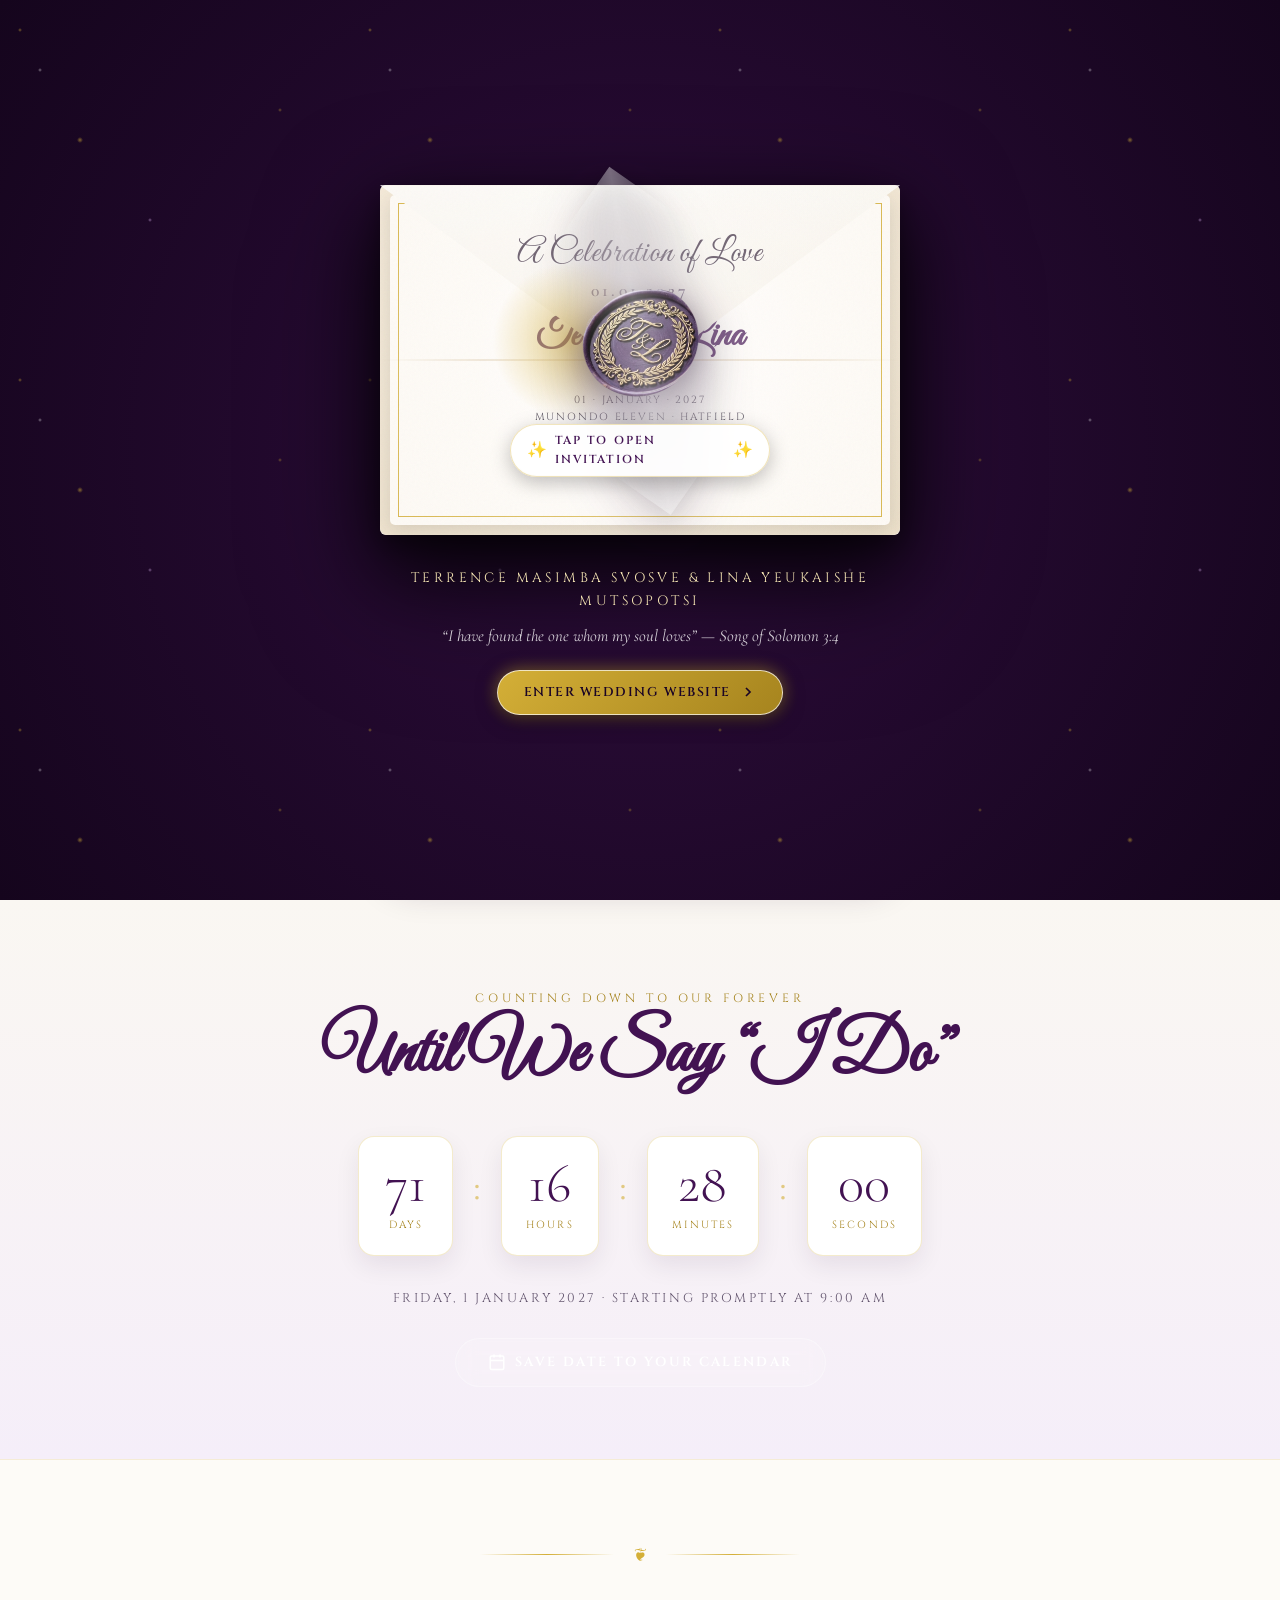
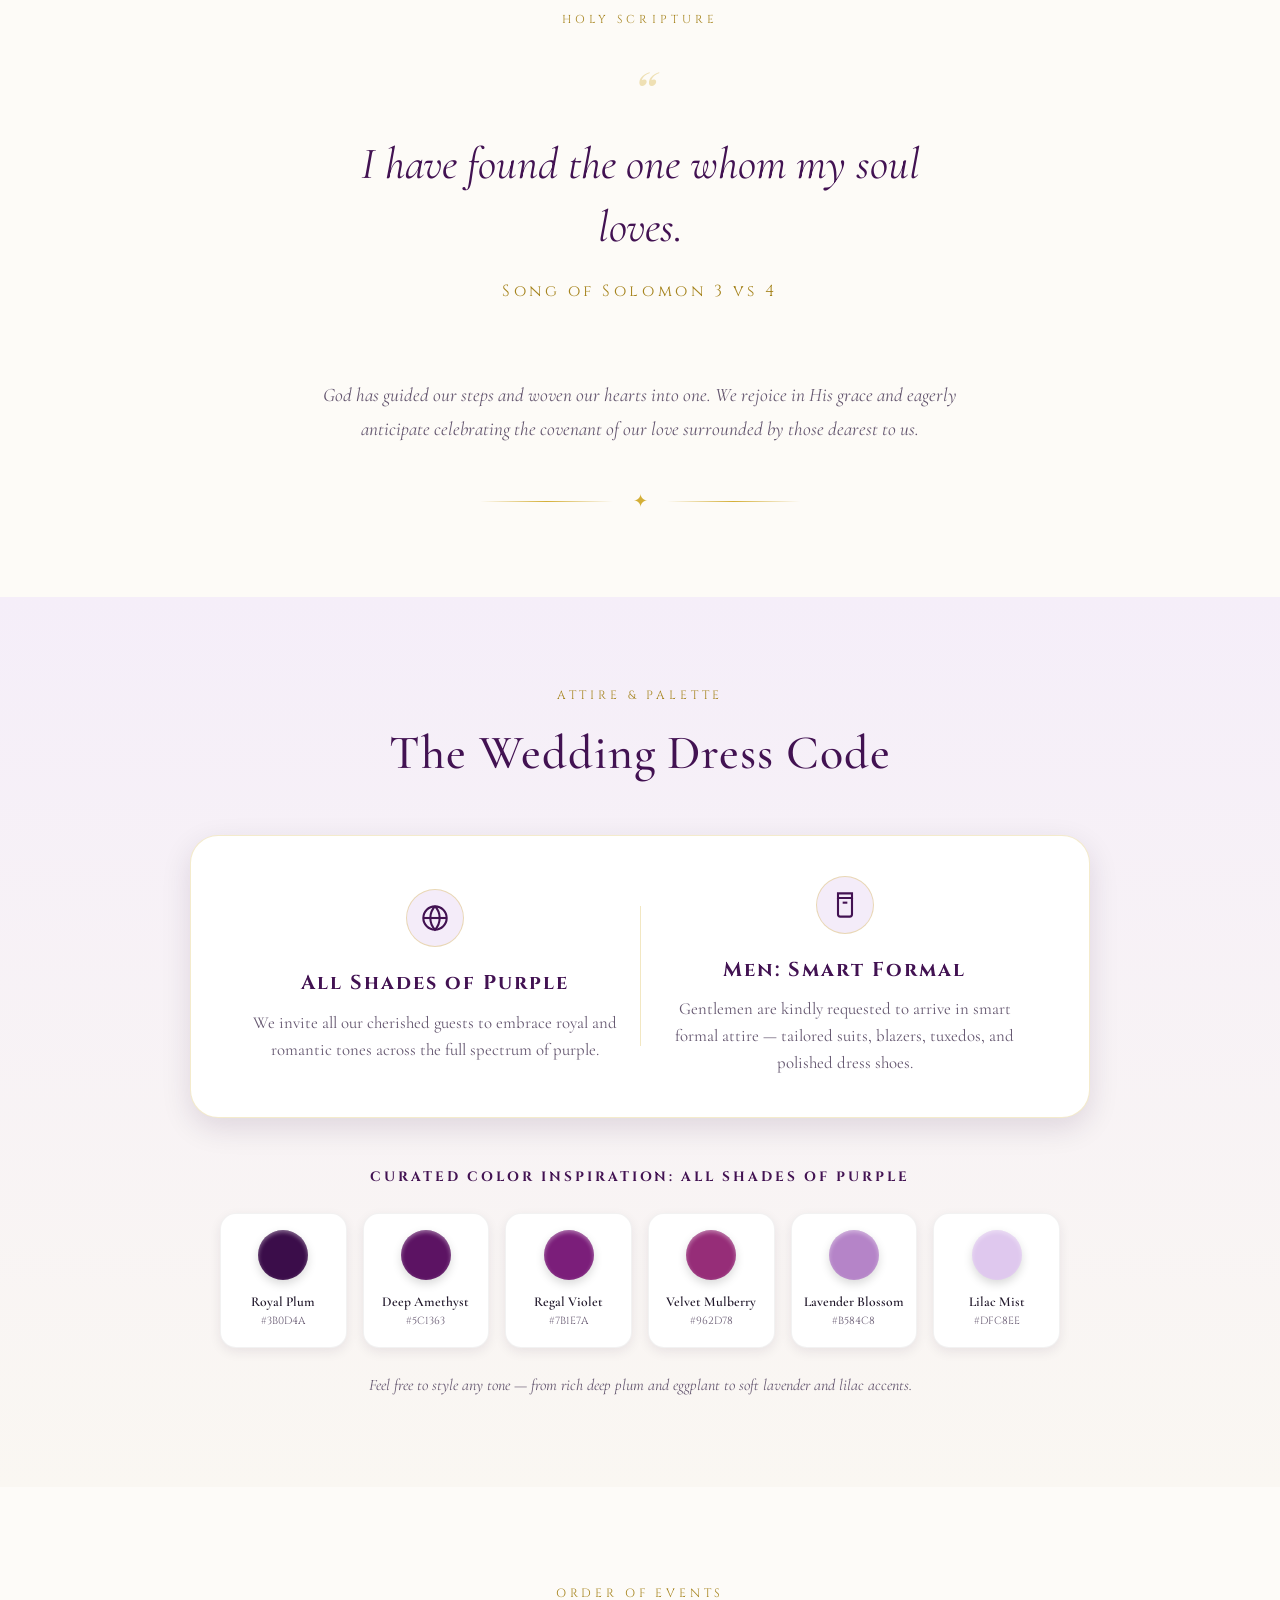
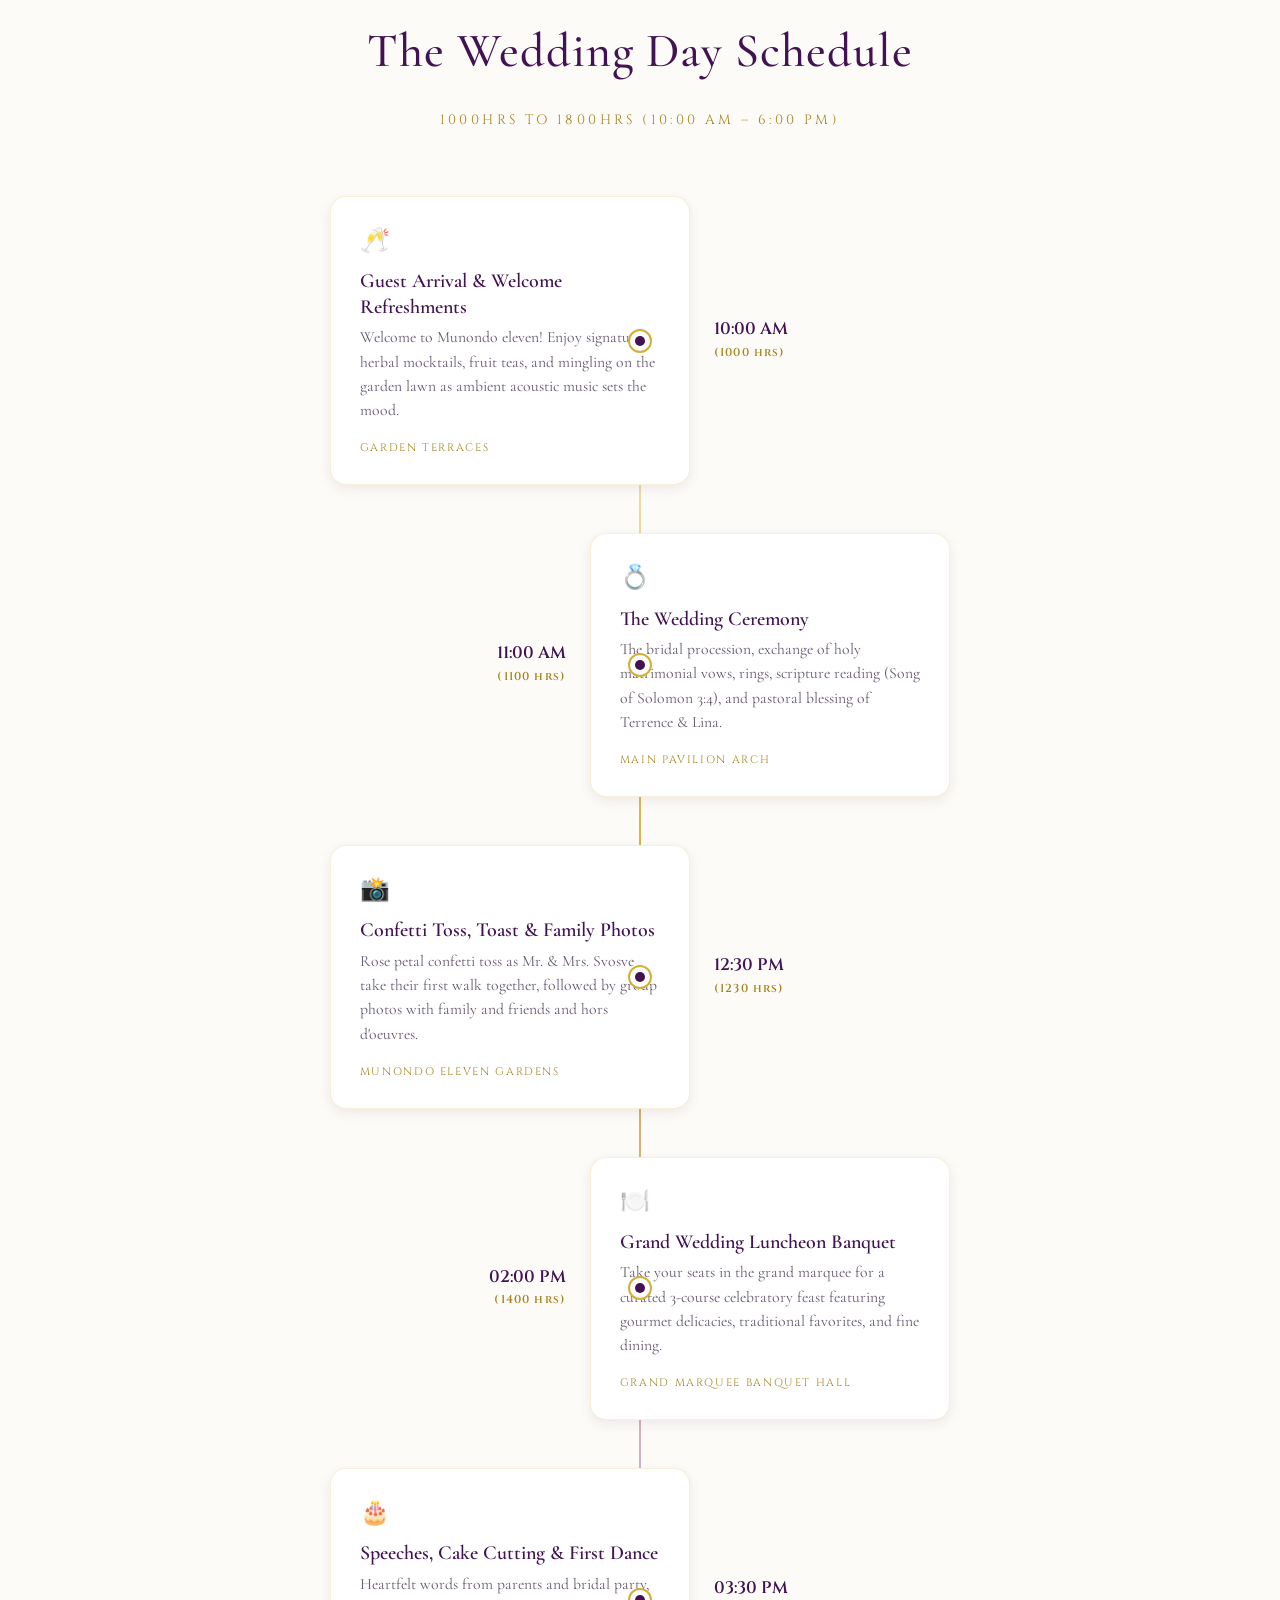
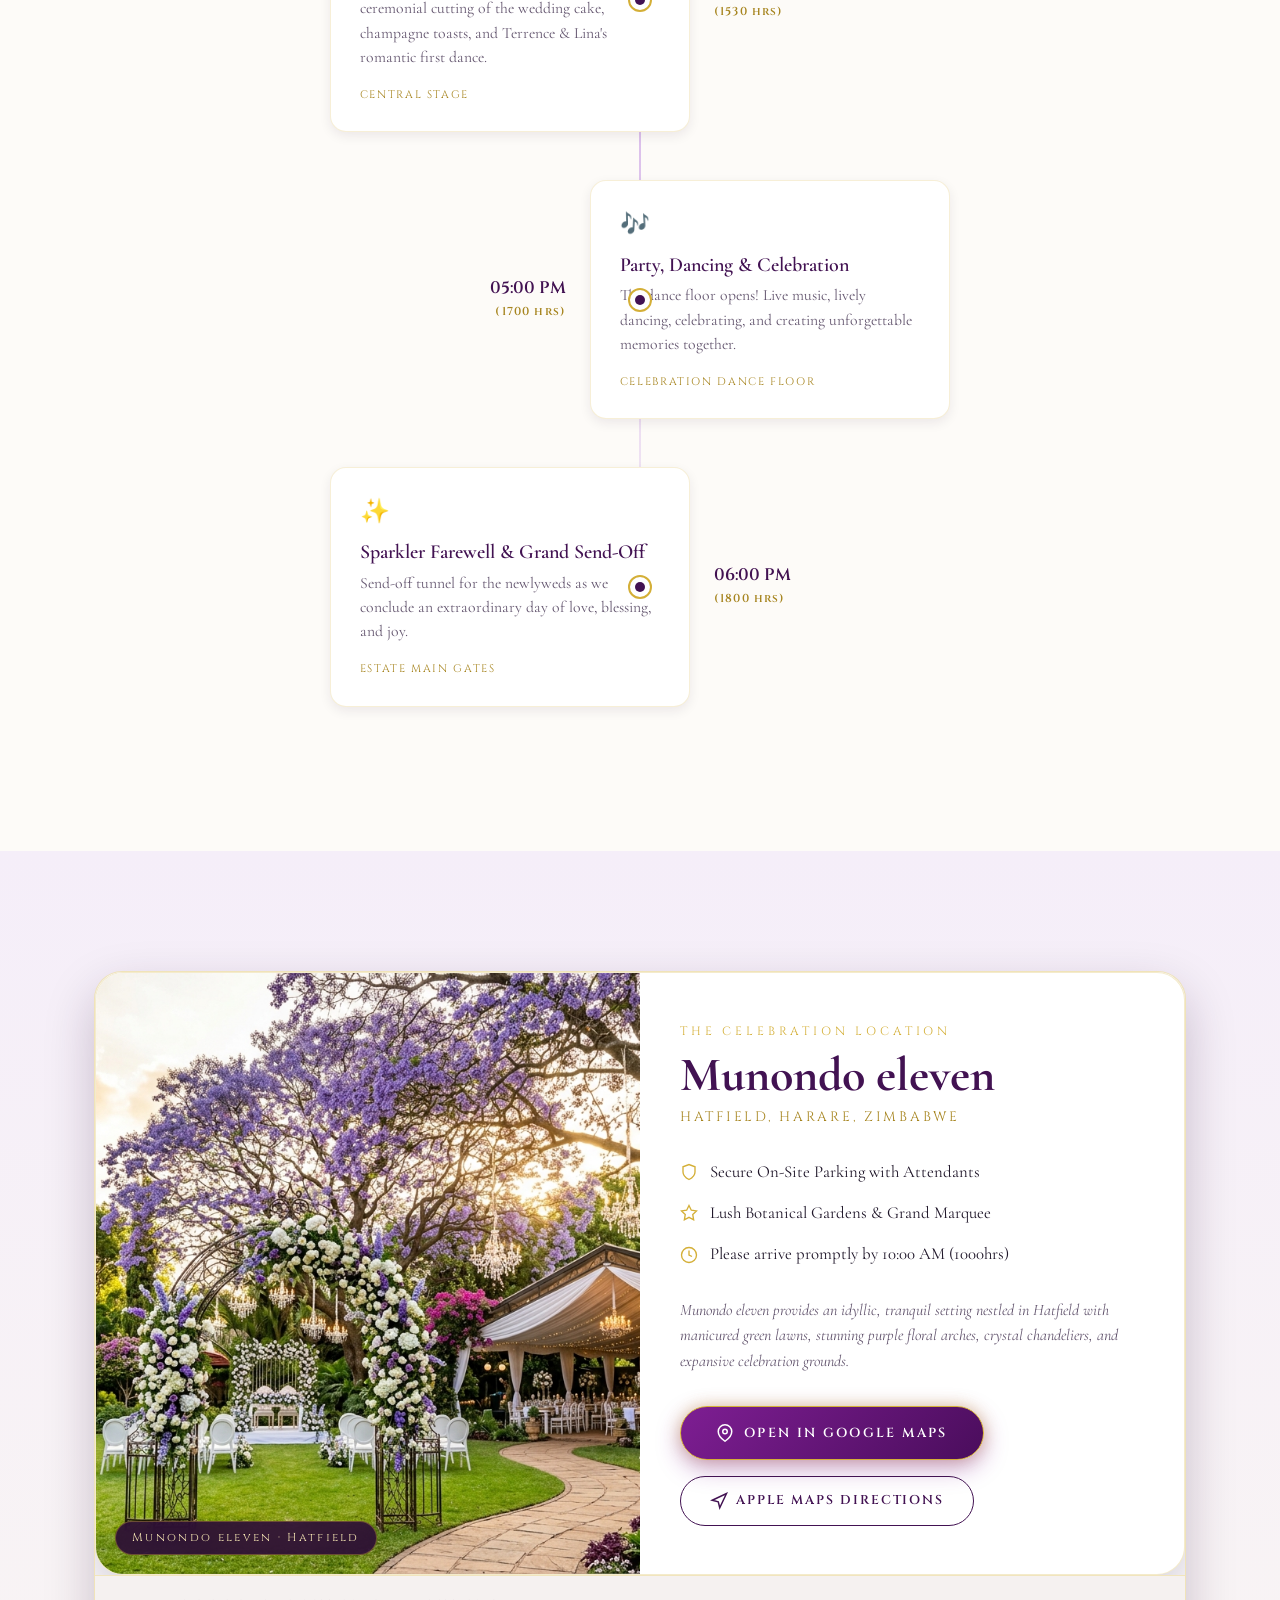
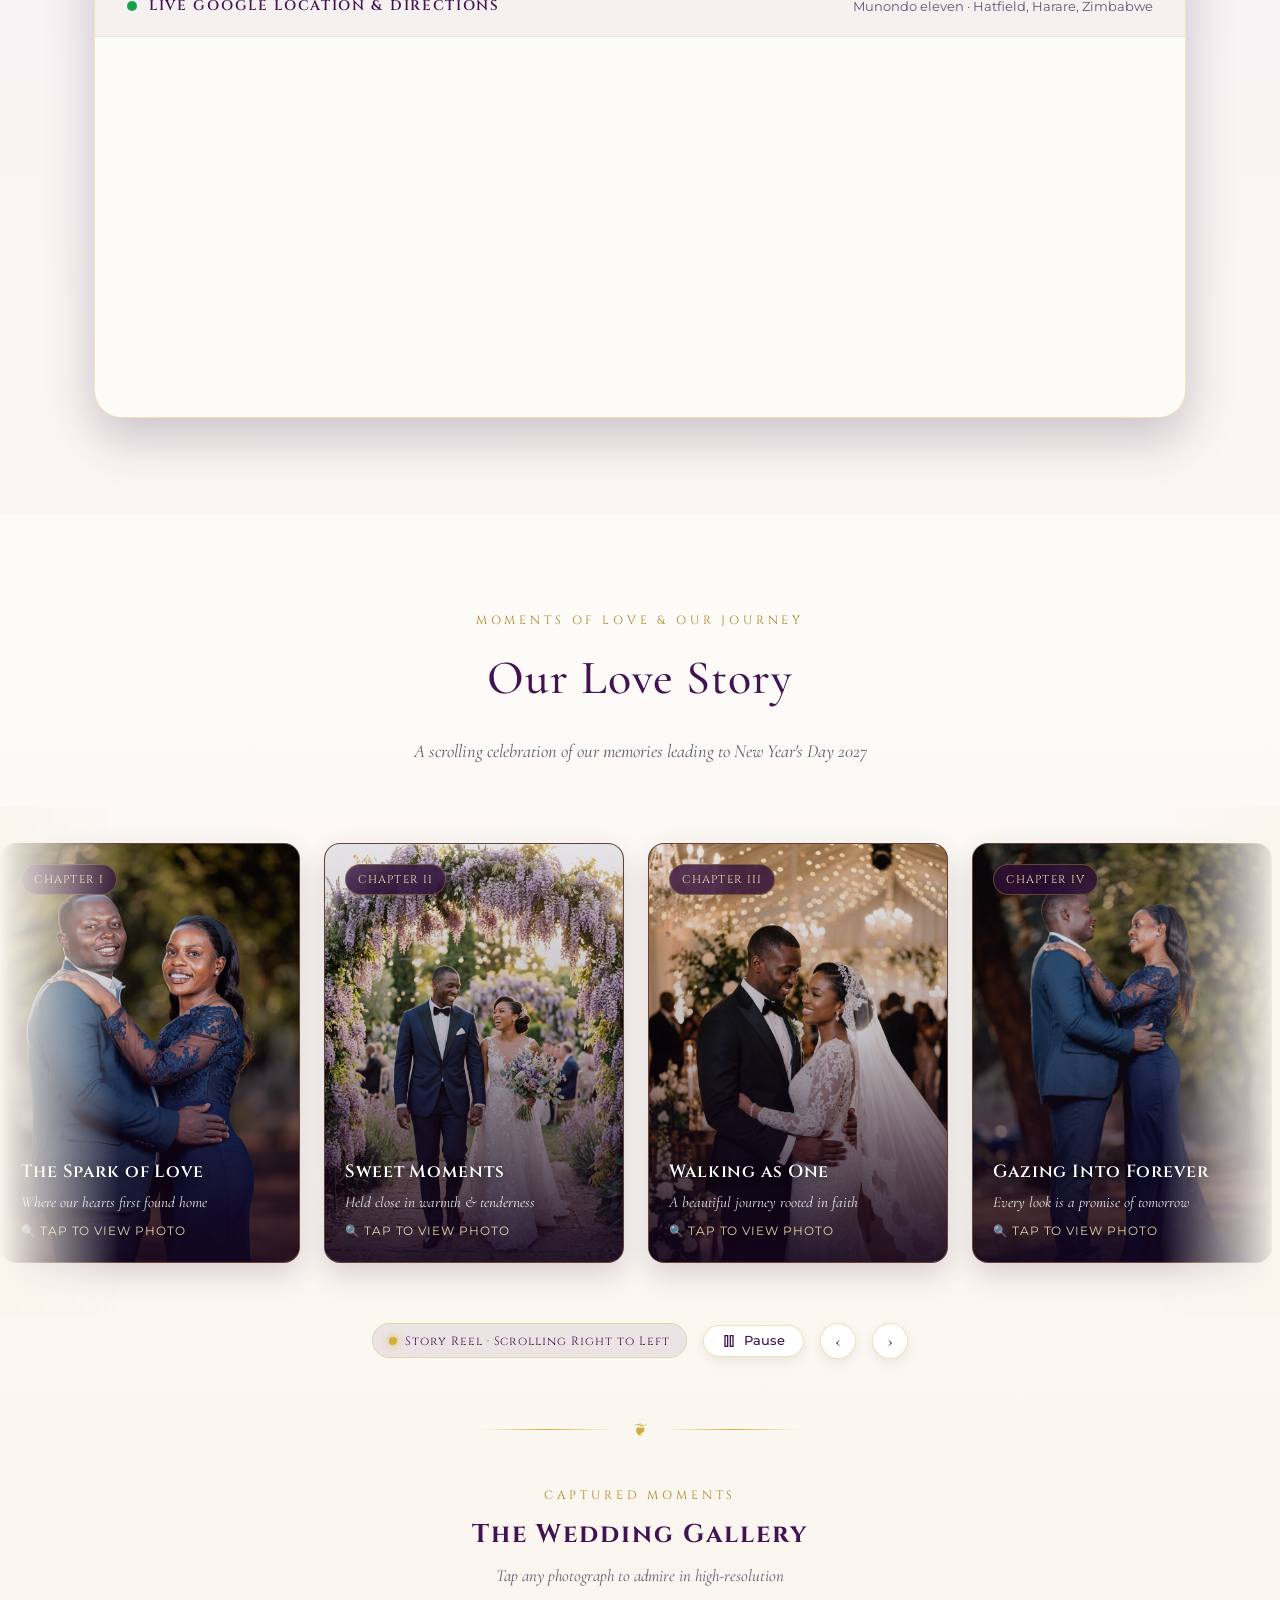
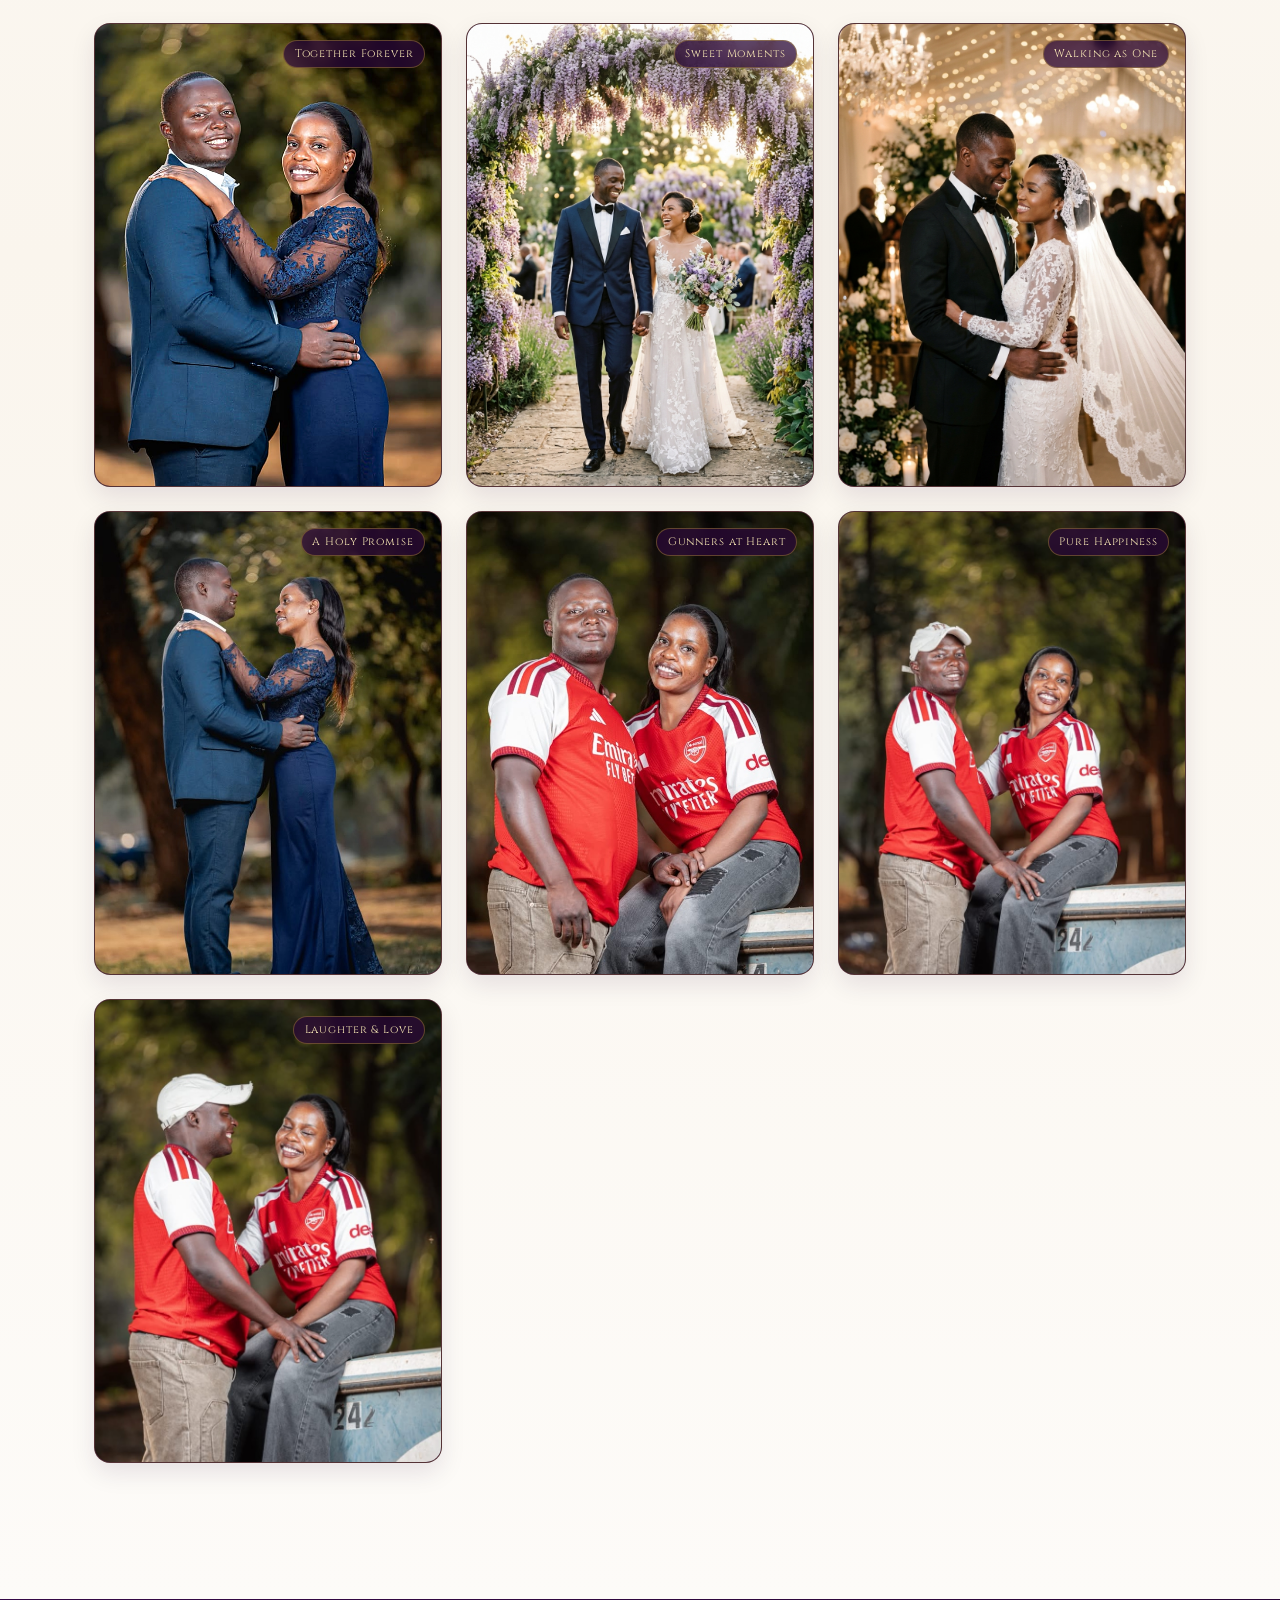
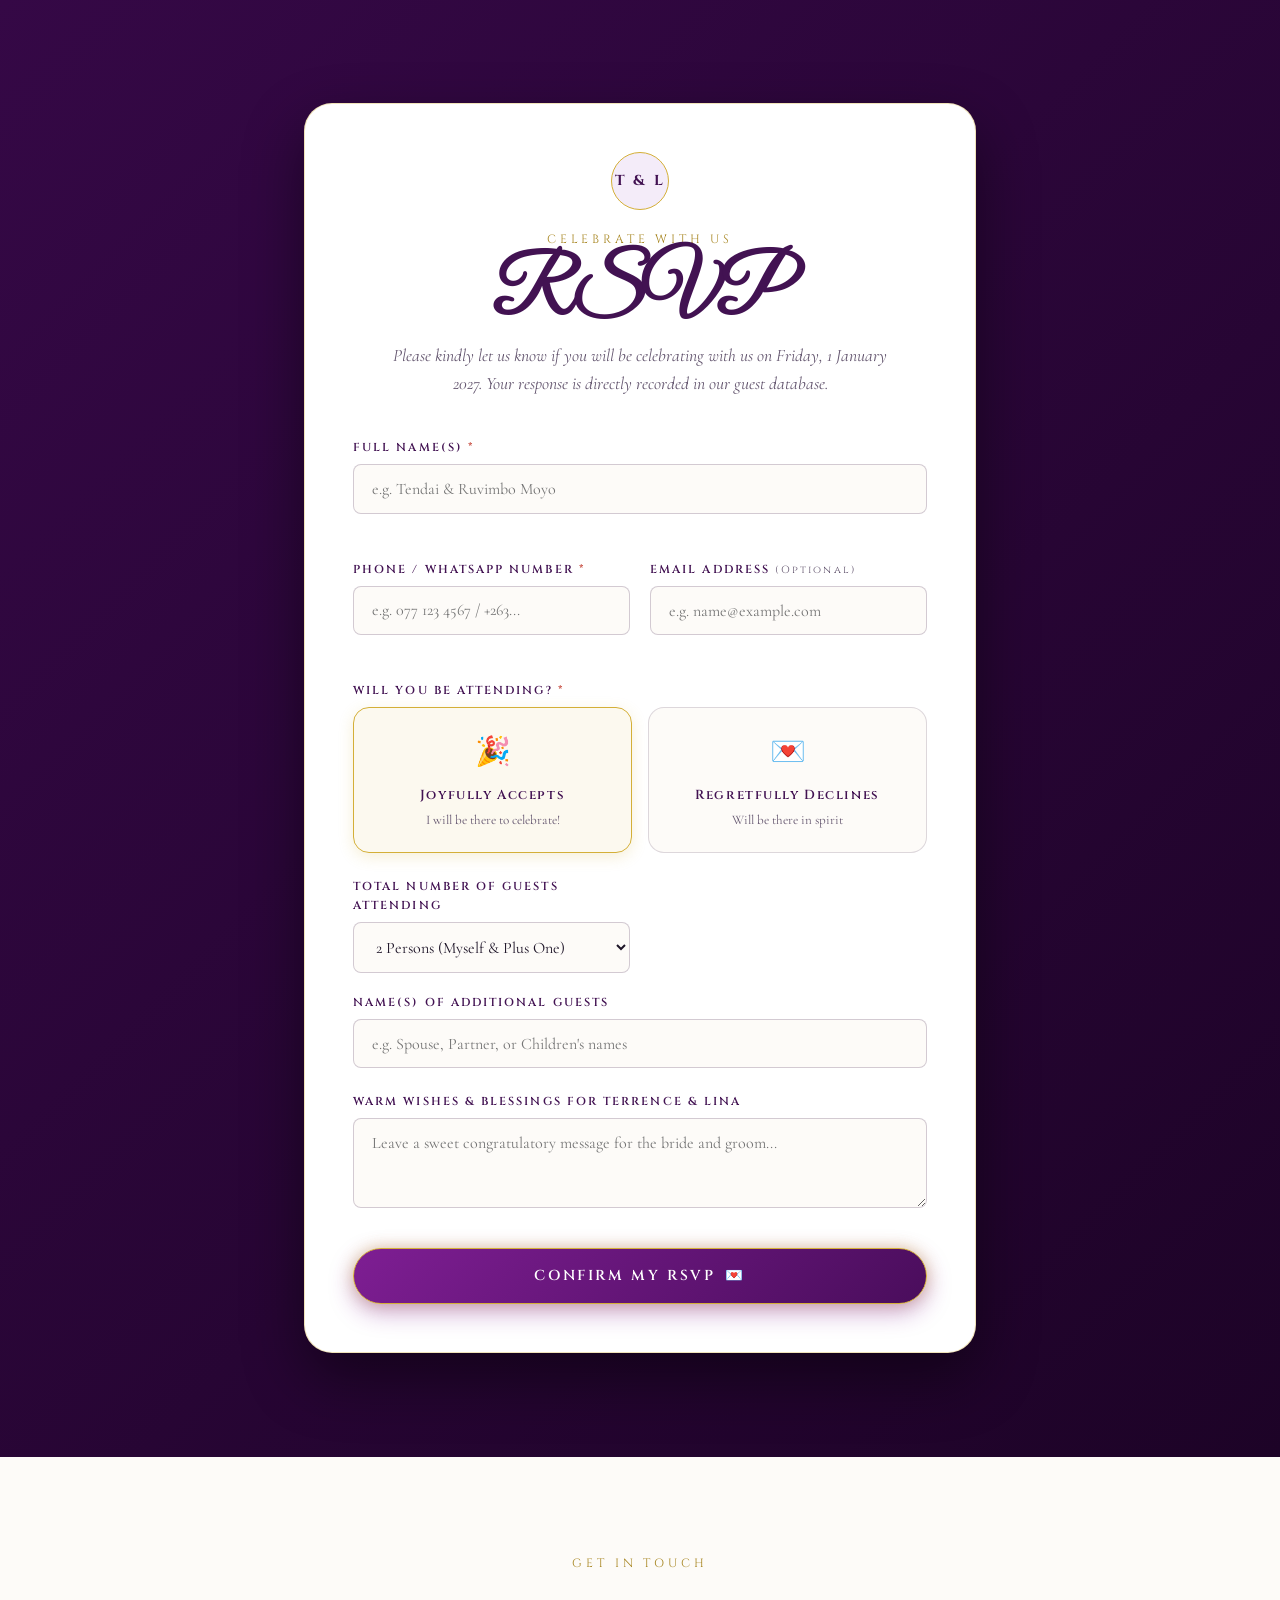
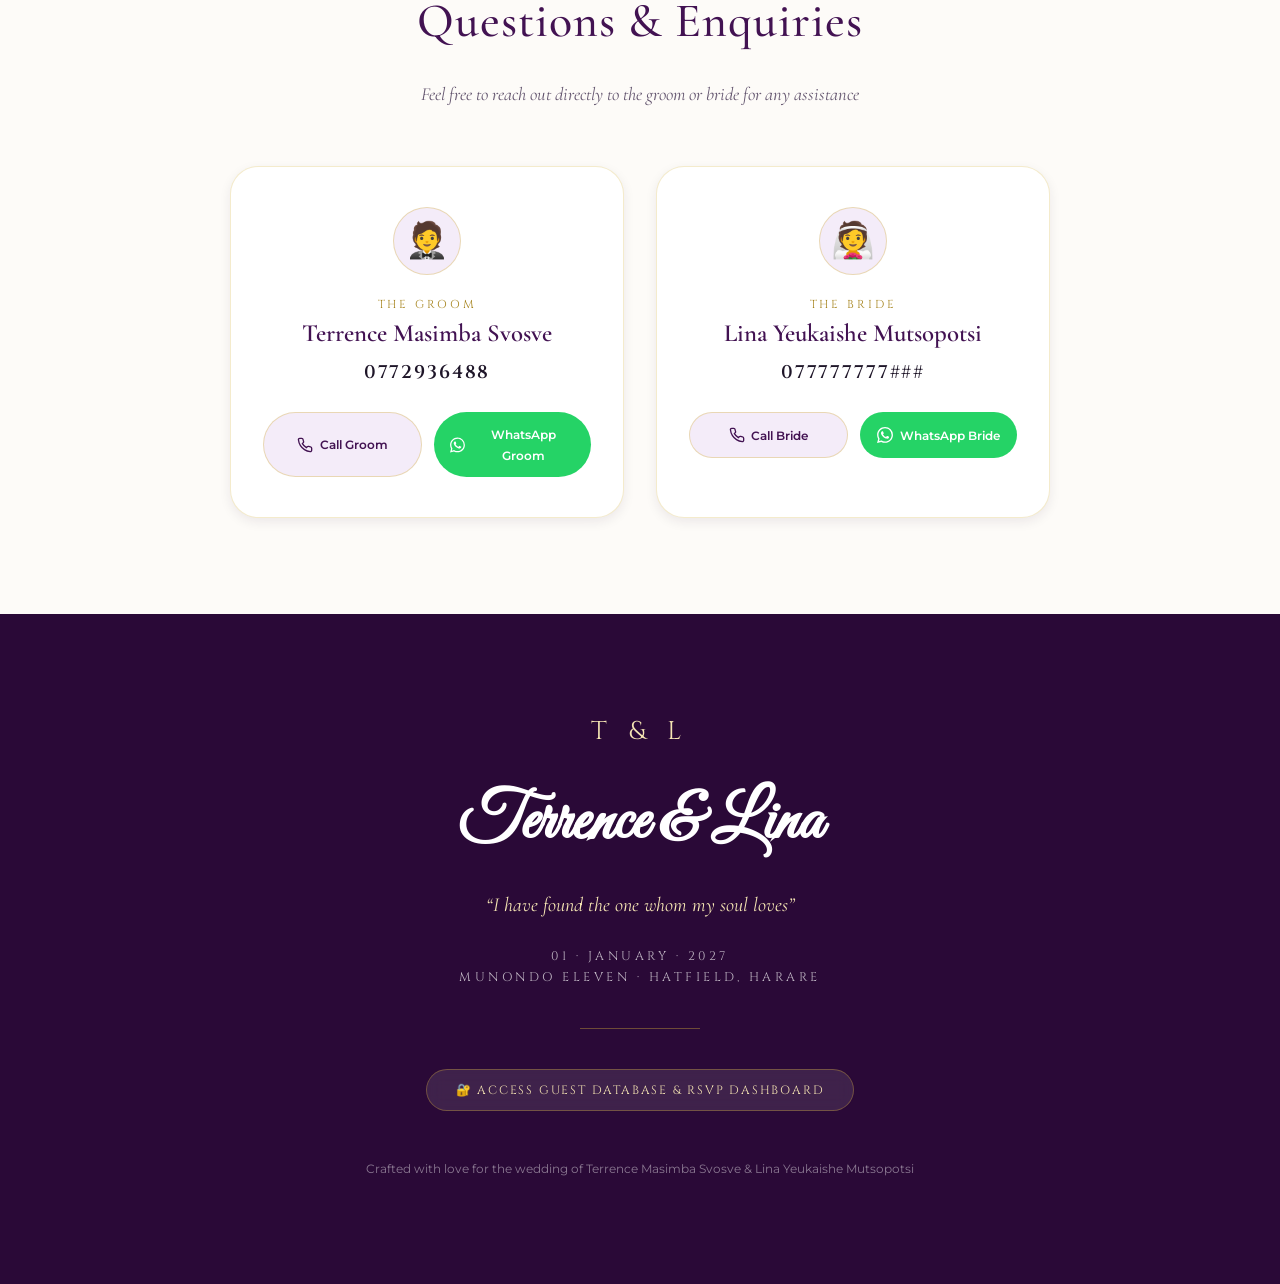
==== commit fc690109: "Update hero section to full bleed cinematic background matching inspiration with white script typogr" ====
--- a/index.html
+++ b/index.html
@@ -276,89 +276,57 @@
       </div>
     </header>
 
-    <!-- ==================== HERO SECTION (BRIGHT ROYAL · REFINED HIGH-RES PORTRAIT) ==================== -->
-    <section class="section-hero" id="hero">
-      <div class="hero-ambient-glow"></div>
-
-      <div class="hero-container">
-        <div class="hero-split-grid">
-          
-          <!-- LEFT COLUMN: WEDDING DETAILS & CALLS TO ACTION -->
-          <div class="hero-text-col">
-            <div class="hero-badge animate-fade-down">
-              <span class="badge-line"></span>
-              <span class="badge-text">WE ARE GETTING MARRIED</span>
-              <span class="badge-line"></span>
-            </div>
-
-            <h1 class="hero-couple-names animate-fade-up">
-              <span class="name-groom">Terrence Masimba Svosve</span>
-              <div class="hero-amp-container">
-                <span class="amp-gold-line"></span>
-                <span class="hero-amp-sign">&amp;</span>
-                <span class="amp-gold-line"></span>
-              </div>
-              <span class="name-bride">Lina Yeukaishe Mutsopotsi</span>
-            </h1>
-
-            <p class="hero-tagline animate-fade-up delay-1">
-              Together with their beloved families, invite you to share in the joy of their holy union
-            </p>
-
-            <!-- LUXURY DATE & VENUE PILL -->
-            <div class="hero-meta-card animate-fade-up delay-2">
-              <div class="meta-item">
-                <svg class="meta-icon" viewBox="0 0 24 24" fill="none" stroke="currentColor" stroke-width="1.6"><rect x="3" y="4" width="18" height="18" rx="2" ry="2"></rect><line x1="16" y1="2" x2="16" y2="6"></line><line x1="8" y1="2" x2="8" y2="6"></line><line x1="3" y1="10" x2="21" y2="10"></line></svg>
-                <div class="meta-details">
-                  <span class="meta-label">THE DATE</span>
-                  <span class="meta-value">Friday, 1 January 2027</span>
-                </div>
-              </div>
-              <div class="meta-divider"></div>
-              <div class="meta-item">
-                <svg class="meta-icon" viewBox="0 0 24 24" fill="none" stroke="currentColor" stroke-width="1.6"><circle cx="12" cy="12" r="10"></circle><polyline points="12 6 12 12 16 14"></polyline></svg>
-                <div class="meta-details">
-                  <span class="meta-label">TIME</span>
-                  <span class="meta-value">9:00 AM</span>
-                </div>
-              </div>
-              <div class="meta-divider"></div>
-              <div class="meta-item">
-                <svg class="meta-icon" viewBox="0 0 24 24" fill="none" stroke="currentColor" stroke-width="1.6"><path d="M21 10c0 7-9 13-9 13s-9-6-9-13a9 9 0 0 1 18 0z"></path><circle cx="12" cy="10" r="3"></circle></svg>
-                <div class="meta-details">
-                  <span class="meta-label">VENUE</span>
-                  <span class="meta-value">Munondo eleven, Hatfield</span>
-                </div>
-              </div>
-            </div>
-
-            <!-- HERO ACTION BUTTONS -->
-            <div class="hero-actions animate-fade-up delay-3">
-              <a href="#rsvp" class="btn-royal-primary">
-                <svg viewBox="0 0 24 24" fill="none" stroke="currentColor" stroke-width="2" width="18" height="18"><path d="M22 11.08V12a10 10 0 1 1-5.93-9.14"></path><polyline points="22 4 12 14.01 9 11.01"></polyline></svg>
-                <span>RSVP Attendance</span>
-              </a>
-              <a href="#venue" class="btn-royal-secondary" title="View Venue & Directions">
-                <svg viewBox="0 0 24 24" fill="none" stroke="currentColor" stroke-width="2" width="18" height="18"><path d="M21 10c0 7-9 13-9 13s-9-6-9-13a9 9 0 0 1 18 0z"></path><circle cx="12" cy="10" r="3"></circle></svg>
-                <span>Venue &amp; Location</span>
-              </a>
-            </div>
-          </div>
-
-          <!-- RIGHT COLUMN: HIGH RESOLUTION ARCHED PORTRAIT -->
-          <div class="hero-portrait-col animate-fade-up delay-2">
-            <div class="hero-portrait-frame-wrap">
-              <div class="hero-portrait-gold-halo"></div>
-              <div class="hero-portrait-frame">
-                <img src="assets/images/couple_hero.jpg" alt="Terrence Masimba Svosve & Lina Yeukaishe Mutsopotsi" class="hero-portrait-img" loading="eager" />
-                <div class="hero-portrait-glass-caption">
-                  <span class="portrait-caption-names">Terrence &amp; Lina</span>
-                  <span class="portrait-caption-date">01.01.2027 · Forever Starts Here</span>
-                </div>
-              </div>
-            </div>
-          </div>
-
+    <!-- ==================== HERO SECTION (CINEMATIC PHOTO BACKGROUND AS IN INSPO) ==================== -->
+    <section class="section-hero" id="hero" style="background-image: url('assets/images/couple_hero.jpg');">
+      <div class="hero-photo-scrim"></div>
+
+      <div class="hero-content-inspo">
+        <!-- "WE ARE GETTING MARRIED" -->
+        <div class="hero-badge-inspo animate-fade-down">
+          <span>WE ARE GETTING MARRIED</span>
+        </div>
+
+        <!-- CALLIGRAPHY COUPLE NAMES (GREAT VIBES) -->
+        <h1 class="hero-couple-names-inspo animate-fade-up">
+          <span class="inspo-name">Terrence Masimba Svosve</span>
+          <div class="inspo-amp-row">
+            <span class="inspo-amp-line"></span>
+            <span class="inspo-amp-sign">&amp;</span>
+            <span class="inspo-amp-line"></span>
+          </div>
+          <span class="inspo-name">Lina Yeukaishe Mutsopotsi</span>
+        </h1>
+
+        <!-- ROMANTIC SCRIPTURE TAGLINE -->
+        <p class="inspo-tagline animate-fade-up delay-1">
+          Together with their beloved families, invite you to share in the joy of their holy union
+        </p>
+
+        <!-- DATE, TIME & VENUE PILL -->
+        <div class="inspo-meta-capsule animate-fade-up delay-2">
+          <div class="inspo-meta-line">
+            <span class="meta-gold-bullet">✦</span>
+            <span class="inspo-meta-text">FRIDAY, 1 JANUARY 2027</span>
+            <span class="inspo-meta-sep">·</span>
+            <span class="inspo-meta-text">9:00 AM</span>
+            <span class="meta-gold-bullet">✦</span>
+          </div>
+          <div class="inspo-meta-line venue-line">
+            <svg viewBox="0 0 24 24" fill="none" stroke="currentColor" stroke-width="2" width="15" height="15"><path d="M21 10c0 7-9 13-9 13s-9-6-9-13a9 9 0 0 1 18 0z"></path><circle cx="12" cy="10" r="3"></circle></svg>
+            <span>MUNONDO ELEVEN, HATFIELD</span>
+          </div>
+        </div>
+
+        <!-- ACTION BUTTONS -->
+        <div class="hero-actions animate-fade-up delay-3">
+          <a href="#rsvp" class="btn-royal-primary">
+            <svg viewBox="0 0 24 24" fill="none" stroke="currentColor" stroke-width="2" width="18" height="18"><path d="M22 11.08V12a10 10 0 1 1-5.93-9.14"></path><polyline points="22 4 12 14.01 9 11.01"></polyline></svg>
+            <span>RSVP Attendance</span>
+          </a>
+          <a href="#venue" class="btn-royal-secondary" title="View Venue Details">
+            <svg viewBox="0 0 24 24" fill="none" stroke="currentColor" stroke-width="2" width="18" height="18"><path d="M21 10c0 7-9 13-9 13s-9-6-9-13a9 9 0 0 1 18 0z"></path><circle cx="12" cy="10" r="3"></circle></svg>
+            <span>View Venue</span>
+          </a>
         </div>
 
         <!-- SCROLL PROMPT -->
--- a/style.css
+++ b/style.css
@@ -679,12 +679,13 @@
   font-weight: 700;
   letter-spacing: 0.2em;
   color: #FFFFFF;
-  background: rgba(42, 9, 55, 0.88);
-  backdrop-filter: blur(8px);
+  background: rgba(30, 8, 40, 0.65);
+  backdrop-filter: blur(10px);
+  -webkit-backdrop-filter: blur(10px);
   padding: 0.45rem 1.25rem;
   border-radius: var(--radius-full);
   border: 1.5px solid var(--gold-primary);
-  box-shadow: 0 4px 18px rgba(42, 9, 55, 0.2);
+  box-shadow: 0 4px 18px rgba(0, 0, 0, 0.35);
 }
 
 .monogram-amp {
@@ -695,11 +696,12 @@
 }
 
 .topbar-btn {
-  background: rgba(255, 255, 255, 0.88);
+  background: rgba(30, 8, 40, 0.55);
   backdrop-filter: blur(10px);
-  color: var(--purple-royal);
-  border: 1px solid rgba(212, 175, 55, 0.45);
-  box-shadow: 0 4px 14px rgba(42, 9, 55, 0.08);
+  -webkit-backdrop-filter: blur(10px);
+  color: #FFFFFF;
+  border: 1px solid rgba(255, 255, 255, 0.35);
+  box-shadow: 0 4px 14px rgba(0, 0, 0, 0.25);
   padding: 0.5rem 1.15rem;
   border-radius: var(--radius-full);
   font-family: var(--font-sans);
@@ -717,11 +719,11 @@
   background: var(--purple-royal);
   color: #FFFFFF;
   border-color: var(--gold-primary);
-  box-shadow: 0 6px 20px rgba(66, 18, 82, 0.25);
+  box-shadow: 0 6px 20px rgba(66, 18, 82, 0.45);
 }
 
 /* ==========================================================================
-   HERO SECTION (BRIGHT LUXURY ROYAL PALETTE · REFINED HIGH-RES PORTRAIT)
+   HERO SECTION (CINEMATIC FULL-BLEED PHOTO BACKGROUND AS IN INSPO)
    ========================================================================== */
 
 .section-hero {
@@ -729,207 +731,155 @@
   min-height: 100vh;
   min-height: 100dvh;
   display: flex;
+  flex-direction: column;
   align-items: center;
   justify-content: center;
-  background: radial-gradient(circle at 50% 25%, #FAF7F2 0%, #F5EFEB 55%, #EDE4DB 100%);
-  padding: 6.5rem 1.5rem 5rem;
+  background-image: url('../images/couple_hero.jpg');
+  background-size: cover;
+  background-position: center 20%;
+  background-repeat: no-repeat;
+  padding: 6.5rem 1.5rem 3.5rem;
   overflow: hidden;
-}
-
-.hero-ambient-glow {
+  text-align: center;
+}
+
+/* Airy, natural scrim that preserves natural brightness while ensuring text readability */
+.hero-photo-scrim {
   position: absolute;
-  top: -10%;
-  left: 50%;
-  transform: translateX(-50%);
-  width: 900px;
-  height: 600px;
-  background: radial-gradient(circle, rgba(212, 175, 55, 0.18) 0%, rgba(66, 18, 82, 0.08) 50%, rgba(255, 255, 255, 0) 75%);
+  inset: 0;
+  background: radial-gradient(circle at 50% 35%, rgba(18, 4, 25, 0.1) 0%, rgba(15, 3, 22, 0.35) 100%),
+              linear-gradient(180deg, rgba(18, 4, 25, 0.28) 0%, rgba(18, 4, 25, 0.06) 35%, rgba(18, 4, 25, 0.48) 100%);
   pointer-events: none;
   z-index: 1;
 }
 
-.hero-container {
+.hero-content-inspo {
   position: relative;
   z-index: 10;
-  max-width: 1200px;
+  max-width: 860px;
   margin: 0 auto;
-}
-
-/* Split layout on desktop */
-.hero-split-grid {
-  display: grid;
-  grid-template-columns: 1.15fr 0.85fr;
-  align-items: center;
-  gap: 3.5rem;
-  margin-bottom: 2rem;
-}
-
-@media (max-width: 960px) {
-  .hero-split-grid {
-    grid-template-columns: 1fr;
-    text-align: center;
-    gap: 2.5rem;
-  }
-}
-
-.hero-text-col {
   display: flex;
   flex-direction: column;
-  align-items: flex-start;
-}
-
-@media (max-width: 960px) {
-  .hero-text-col {
-    align-items: center;
-  }
-}
-
-.hero-badge {
-  display: flex;
-  align-items: center;
-  gap: 0.8rem;
-  margin-bottom: 1.25rem;
-}
-
-.badge-line {
-  width: 36px;
-  height: 1px;
-  background: var(--gold-primary);
-}
-
-.badge-text {
-  font-family: var(--font-cinzel);
-  font-size: 0.8rem;
-  letter-spacing: 0.3em;
-  color: var(--purple-royal);
+  align-items: center;
+  text-align: center;
+}
+
+/* "WE ARE GETTING MARRIED" - Tracking like inspo */
+.hero-badge-inspo {
+  font-family: var(--font-cinzel);
+  font-size: clamp(0.78rem, 1.8vw, 0.96rem);
+  letter-spacing: 0.35em;
+  color: #FFFFFF;
   font-weight: 600;
   text-transform: uppercase;
-}
-
-.hero-couple-names {
+  text-shadow: 0 2px 8px rgba(0, 0, 0, 0.75), 0 4px 18px rgba(0, 0, 0, 0.5);
+  margin-bottom: 0.9rem;
+  display: inline-block;
+}
+
+/* Script Calligraphy Couple Names (Great Vibes) */
+.hero-couple-names-inspo {
+  display: flex;
+  flex-direction: column;
+  align-items: center;
   margin-bottom: 1.25rem;
-  text-align: left;
-}
-
-@media (max-width: 960px) {
-  .hero-couple-names {
-    text-align: center;
-  }
-}
-
-.name-groom, .name-bride {
-  font-family: var(--font-serif);
-  font-size: clamp(2.4rem, 4.5vw, 3.8rem);
-  font-weight: 500;
-  letter-spacing: 0.01em;
-  color: var(--purple-deep);
+}
+
+.inspo-name {
+  font-family: var(--font-script);
+  font-size: clamp(3rem, 7vw, 5.2rem);
+  font-weight: 400;
+  color: #FFFFFF;
   line-height: 1.15;
+  text-shadow: 0 3px 12px rgba(0, 0, 0, 0.75), 0 6px 28px rgba(0, 0, 0, 0.55);
+  letter-spacing: 0.02em;
   display: block;
 }
 
-.hero-amp-container {
-  display: flex;
-  align-items: center;
-  gap: 1rem;
-  margin: 0.4rem 0;
-}
-
-@media (max-width: 960px) {
-  .hero-amp-container {
-    justify-content: center;
-  }
-}
-
-.amp-gold-line {
-  width: 50px;
-  height: 1px;
-  background: linear-gradient(to right, transparent, var(--gold-primary), transparent);
-}
-
-.hero-amp-sign {
+.inspo-amp-row {
+  display: flex;
+  align-items: center;
+  justify-content: center;
+  gap: 1.25rem;
+  margin: -0.25rem 0;
+}
+
+.inspo-amp-line {
+  width: 55px;
+  height: 1.5px;
+  background: linear-gradient(to right, transparent, rgba(255, 255, 255, 0.85), transparent);
+}
+
+.inspo-amp-sign {
   font-family: var(--font-script);
-  font-size: clamp(2.2rem, 4.5vw, 3.4rem);
-  color: var(--gold-dark);
-  line-height: 0.8;
-}
-
-.hero-tagline {
+  font-size: clamp(2.4rem, 5vw, 3.8rem);
+  color: var(--gold-light);
+  line-height: 1;
+  text-shadow: 0 2px 10px rgba(0, 0, 0, 0.7), 0 0 15px rgba(212, 175, 55, 0.4);
+}
+
+/* Romantic Tagline */
+.inspo-tagline {
   font-family: var(--font-serif);
   font-style: italic;
-  font-size: clamp(1.1rem, 2vw, 1.3rem);
-  color: var(--text-muted);
-  max-width: 520px;
-  margin-bottom: 2rem;
-  line-height: 1.6;
-}
-
-/* Hero Meta Card (Bright, crisp luxury card) */
-.hero-meta-card {
-  background: #FFFFFF;
-  border: 1px solid rgba(212, 175, 55, 0.4);
-  border-radius: var(--radius-lg);
-  padding: 1.25rem 2rem;
-  display: flex;
-  align-items: center;
-  gap: 2rem;
-  box-shadow: 0 14px 35px rgba(42, 9, 55, 0.08), 0 0 15px rgba(212, 175, 55, 0.15);
-  margin-bottom: 2.25rem;
-}
-
-@media (max-width: 768px) {
-  .hero-meta-card {
-    flex-direction: column;
-    gap: 1.25rem;
-    padding: 1.25rem 1.5rem;
-    width: 100%;
-  }
-}
-
-.meta-item {
-  display: flex;
-  align-items: center;
-  gap: 0.85rem;
-}
-
-.meta-icon {
-  width: 26px;
-  height: 26px;
-  color: var(--gold-dark);
-  flex-shrink: 0;
-}
-
-.meta-details {
-  display: flex;
+  font-size: clamp(1.05rem, 2vw, 1.3rem);
+  color: rgba(255, 255, 255, 0.95);
+  max-width: 620px;
+  margin: 0 auto 1.75rem;
+  line-height: 1.55;
+  text-shadow: 0 2px 8px rgba(0, 0, 0, 0.75);
+}
+
+/* Inspo Date & Venue Capsule */
+.inspo-meta-capsule {
+  background: rgba(20, 5, 28, 0.48);
+  backdrop-filter: blur(14px);
+  -webkit-backdrop-filter: blur(14px);
+  border: 1px solid rgba(212, 175, 55, 0.5);
+  border-radius: var(--radius-full);
+  padding: 0.85rem 2.2rem;
+  display: inline-flex;
   flex-direction: column;
-  text-align: left;
-}
-
-.meta-label {
-  font-family: var(--font-cinzel);
-  font-size: 0.65rem;
-  letter-spacing: 0.2em;
-  color: var(--text-muted);
+  align-items: center;
+  gap: 0.35rem;
+  margin: 0 auto 2.25rem;
+  box-shadow: 0 12px 35px rgba(0, 0, 0, 0.4), 0 0 25px rgba(212, 175, 55, 0.2);
+  transition: var(--transition-smooth);
+}
+
+.inspo-meta-capsule:hover {
+  background: rgba(20, 5, 28, 0.65);
+  border-color: var(--gold-primary);
+  transform: translateY(-2px);
+}
+
+.inspo-meta-line {
+  display: flex;
+  align-items: center;
+  gap: 0.8rem;
+  font-family: var(--font-cinzel);
+  font-size: clamp(0.78rem, 1.6vw, 0.95rem);
+  letter-spacing: 0.18em;
+  color: #FFFFFF;
   font-weight: 600;
-}
-
-.meta-value {
-  font-family: var(--font-cinzel);
-  font-size: 0.95rem;
-  font-weight: 600;
-  color: var(--purple-royal);
-}
-
-.meta-divider {
-  width: 1px;
-  height: 38px;
-  background: rgba(212, 175, 55, 0.3);
-}
-
-@media (max-width: 768px) {
-  .meta-divider {
-    width: 100%;
-    height: 1px;
-  }
+  text-shadow: 0 2px 6px rgba(0, 0, 0, 0.7);
+}
+
+.meta-gold-bullet {
+  color: var(--gold-light);
+  font-size: 0.7rem;
+}
+
+.inspo-meta-sep {
+  color: var(--gold-light);
+}
+
+.venue-line {
+  font-size: clamp(0.72rem, 1.4vw, 0.86rem);
+  color: var(--gold-light);
+  letter-spacing: 0.16em;
+  font-weight: 500;
+  gap: 0.5rem;
 }
 
 .hero-actions {
@@ -937,104 +887,24 @@
   align-items: center;
   gap: 1.25rem;
   flex-wrap: wrap;
-}
-
-@media (max-width: 960px) {
-  .hero-actions {
-    justify-content: center;
-  }
-}
-
-/* ── REFINED HIGH-RESOLUTION PORTRAIT SHOWCASE ── */
-.hero-portrait-col {
-  display: flex;
   justify-content: center;
-  align-items: center;
-}
-
-.hero-portrait-frame-wrap {
-  position: relative;
-  width: 100%;
-  max-width: 440px;
-}
-
-.hero-portrait-gold-halo {
-  position: absolute;
-  inset: -12px;
-  border-radius: 200px 200px var(--radius-lg) var(--radius-lg);
-  border: 1px dashed rgba(212, 175, 55, 0.6);
-  pointer-events: none;
-}
-
-.hero-portrait-frame {
-  position: relative;
-  width: 100%;
-  aspect-ratio: 3 / 4;
-  border-radius: 190px 190px var(--radius-lg) var(--radius-lg);
-  overflow: hidden;
-  box-shadow: 0 25px 60px rgba(42, 9, 55, 0.18), 0 0 35px rgba(212, 175, 55, 0.25);
-  border: 4px solid #FFFFFF;
-  outline: 2px solid var(--gold-primary);
-  background: #FFFFFF;
-}
-
-.hero-portrait-img {
-  width: 100%;
-  height: 100%;
-  object-fit: cover;
-  object-position: center 12%;
-  display: block;
-  image-rendering: -webkit-optimize-contrast;
-  filter: brightness(1.03) contrast(1.02);
-  transition: transform 0.8s cubic-bezier(0.16, 1, 0.3, 1);
-}
-
-.hero-portrait-frame:hover .hero-portrait-img {
-  transform: scale(1.04);
-}
-
-.hero-portrait-glass-caption {
-  position: absolute;
-  bottom: 0;
-  left: 0;
-  right: 0;
-  background: linear-gradient(180deg, rgba(42, 9, 55, 0) 0%, rgba(42, 9, 55, 0.85) 100%);
-  padding: 2rem 1.5rem 1.25rem;
-  color: #FFFFFF;
-  text-align: center;
+  margin-bottom: 2.25rem;
+}
+
+.hero-scroll-prompt {
+  margin-top: 1rem;
   display: flex;
   flex-direction: column;
-  gap: 0.2rem;
-}
-
-.portrait-caption-names {
-  font-family: var(--font-cinzel);
-  font-size: 1.15rem;
-  font-weight: 600;
-  letter-spacing: 0.08em;
-  color: #FFFFFF;
-}
-
-.portrait-caption-date {
-  font-family: var(--font-serif);
-  font-style: italic;
-  font-size: 0.95rem;
+  align-items: center;
+  gap: 0.4rem;
   color: var(--gold-light);
-}
-
-.hero-scroll-prompt {
-  margin-top: 2rem;
-  display: flex;
-  flex-direction: column;
-  align-items: center;
-  gap: 0.4rem;
-  color: var(--gold-dark);
+  text-shadow: 0 2px 6px rgba(0, 0, 0, 0.8);
 }
 
 .hero-scroll-prompt .scroll-text {
   font-family: var(--font-cinzel);
-  font-size: 0.65rem;
-  letter-spacing: 0.25em;
+  font-size: 0.68rem;
+  letter-spacing: 0.28em;
   font-weight: 600;
 }
 
@@ -1044,17 +914,35 @@
   animation: bounceArrow 2s infinite;
 }
 
-@media (max-width: 768px) {
-  .hero-meta-card {
-    flex-direction: column;
-    gap: 1rem;
-    padding: 1.25rem 1.5rem;
-    width: 100%;
-  }
-  .meta-divider {
-    width: 60%;
-    height: 1px;
-    background: rgba(212, 175, 55, 0.3);
+@media (max-width: 600px) {
+  .section-hero {
+    background-position: center 15%;
+    padding: 5rem 1rem 2.5rem;
+  }
+  .inspo-name {
+    font-size: clamp(2.4rem, 9.5vw, 3.4rem);
+  }
+  .hero-badge-inspo {
+    font-size: 0.72rem;
+    letter-spacing: 0.26em;
+  }
+  .inspo-meta-capsule {
+    padding: 0.75rem 1.25rem;
+    width: 95%;
+  }
+  .inspo-meta-line {
+    font-size: 0.74rem;
+    gap: 0.5rem;
+  }
+  .venue-line {
+    font-size: 0.68rem;
+  }
+  .hero-actions {
+    gap: 0.75rem;
+  }
+  .btn-royal-primary, .btn-royal-secondary {
+    padding: 0.75rem 1.4rem;
+    font-size: 0.75rem;
   }
 }
 
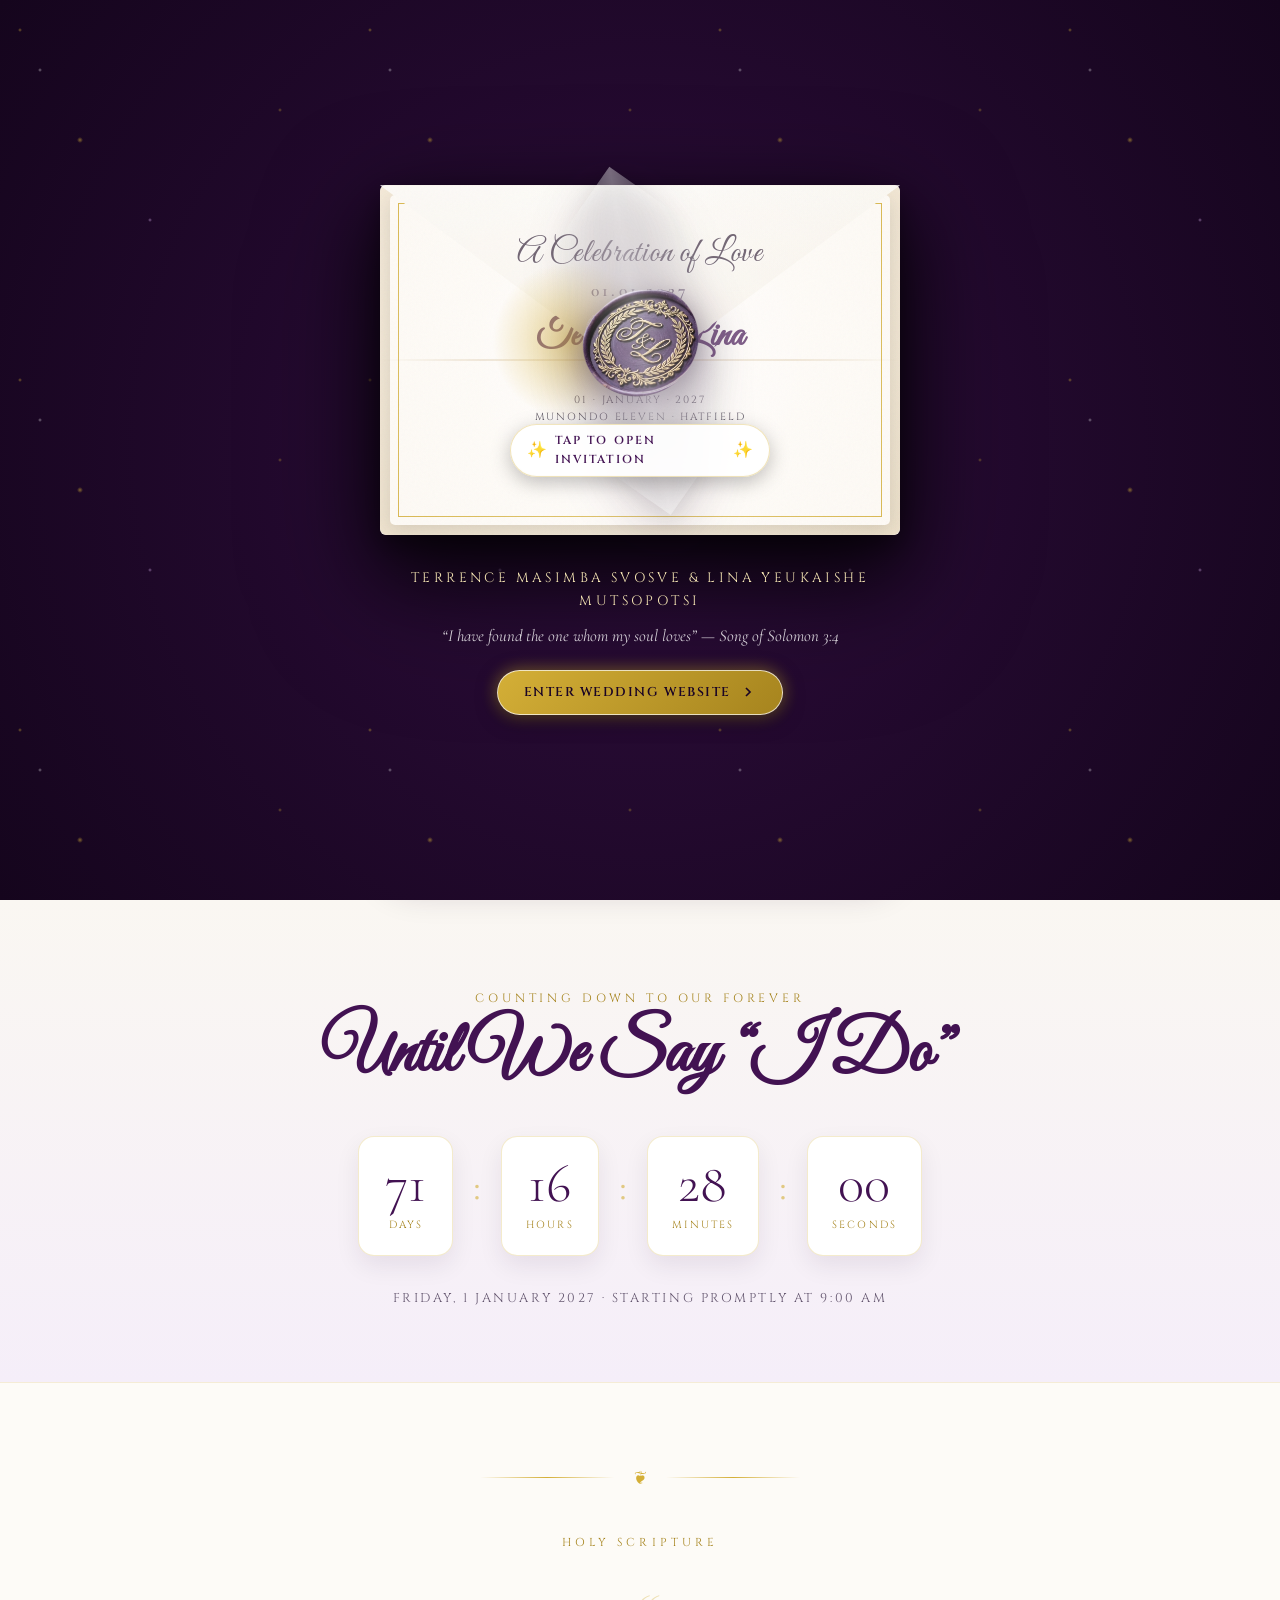
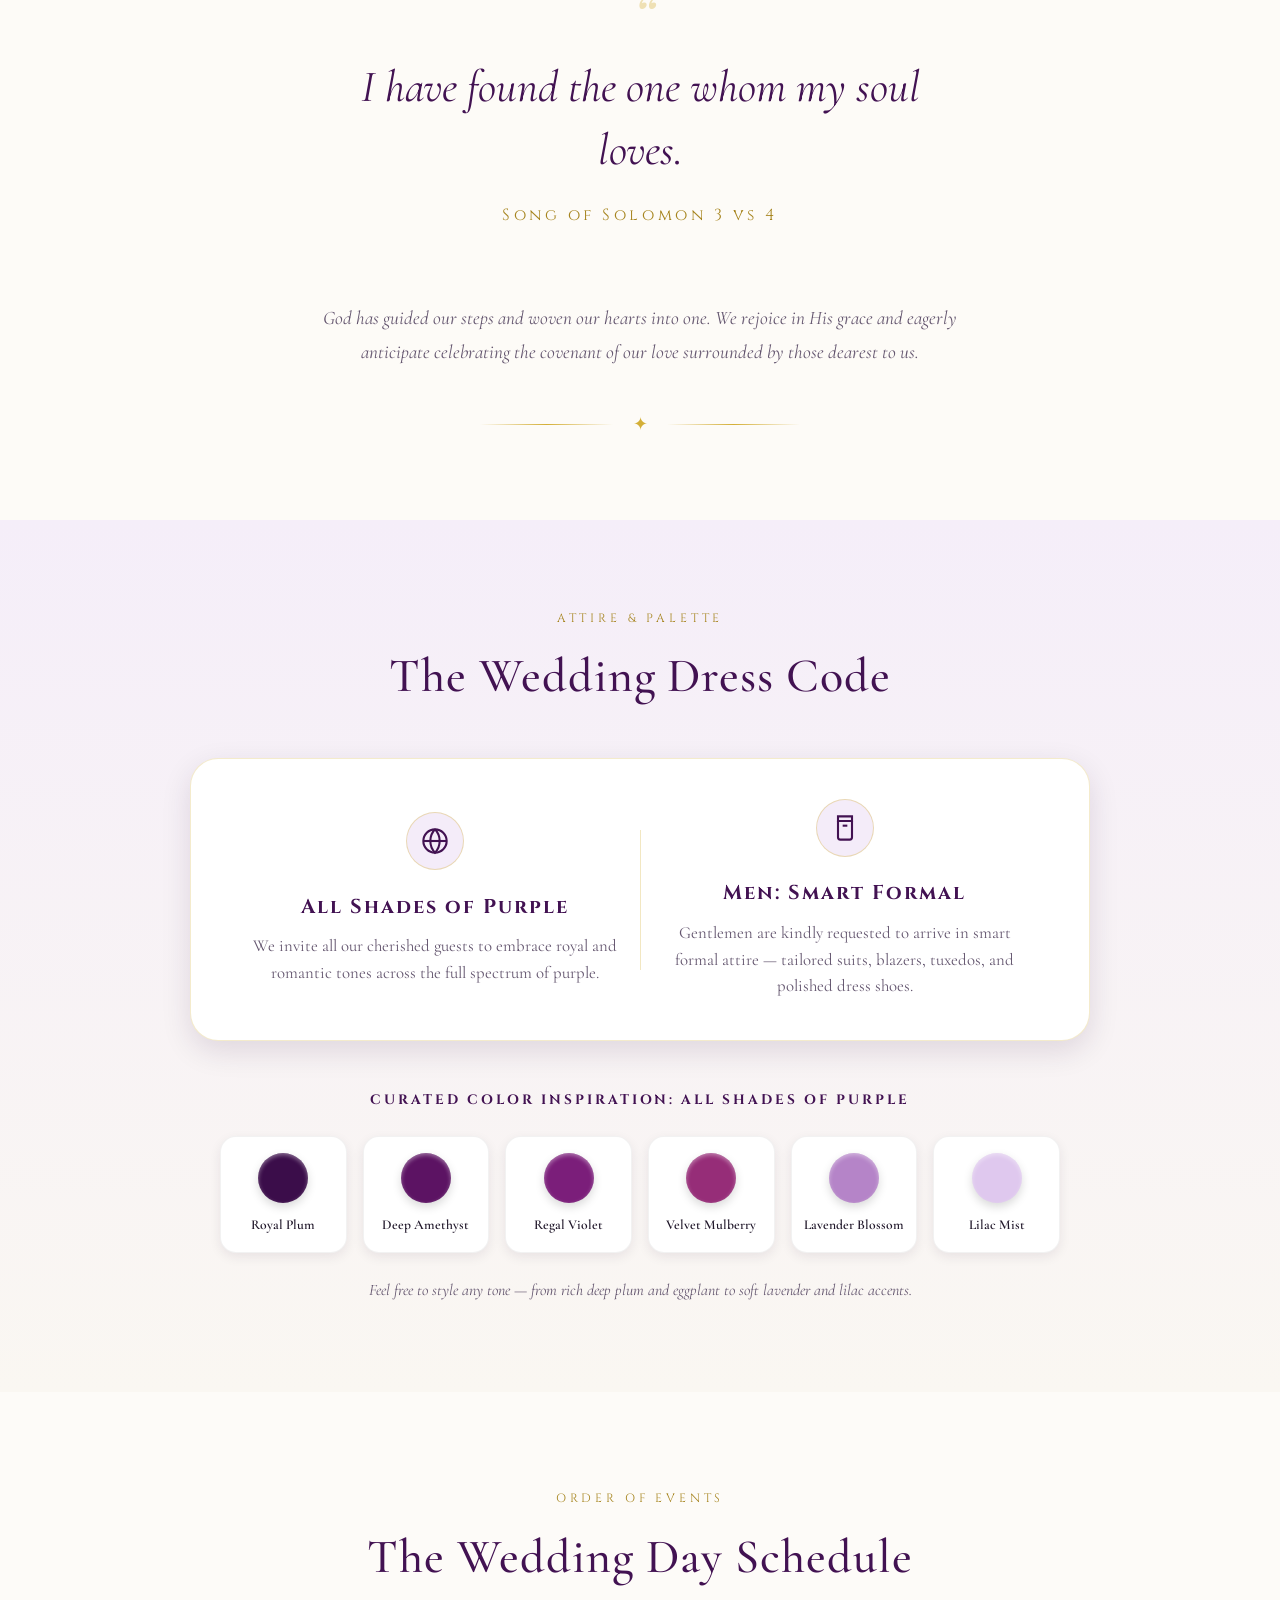
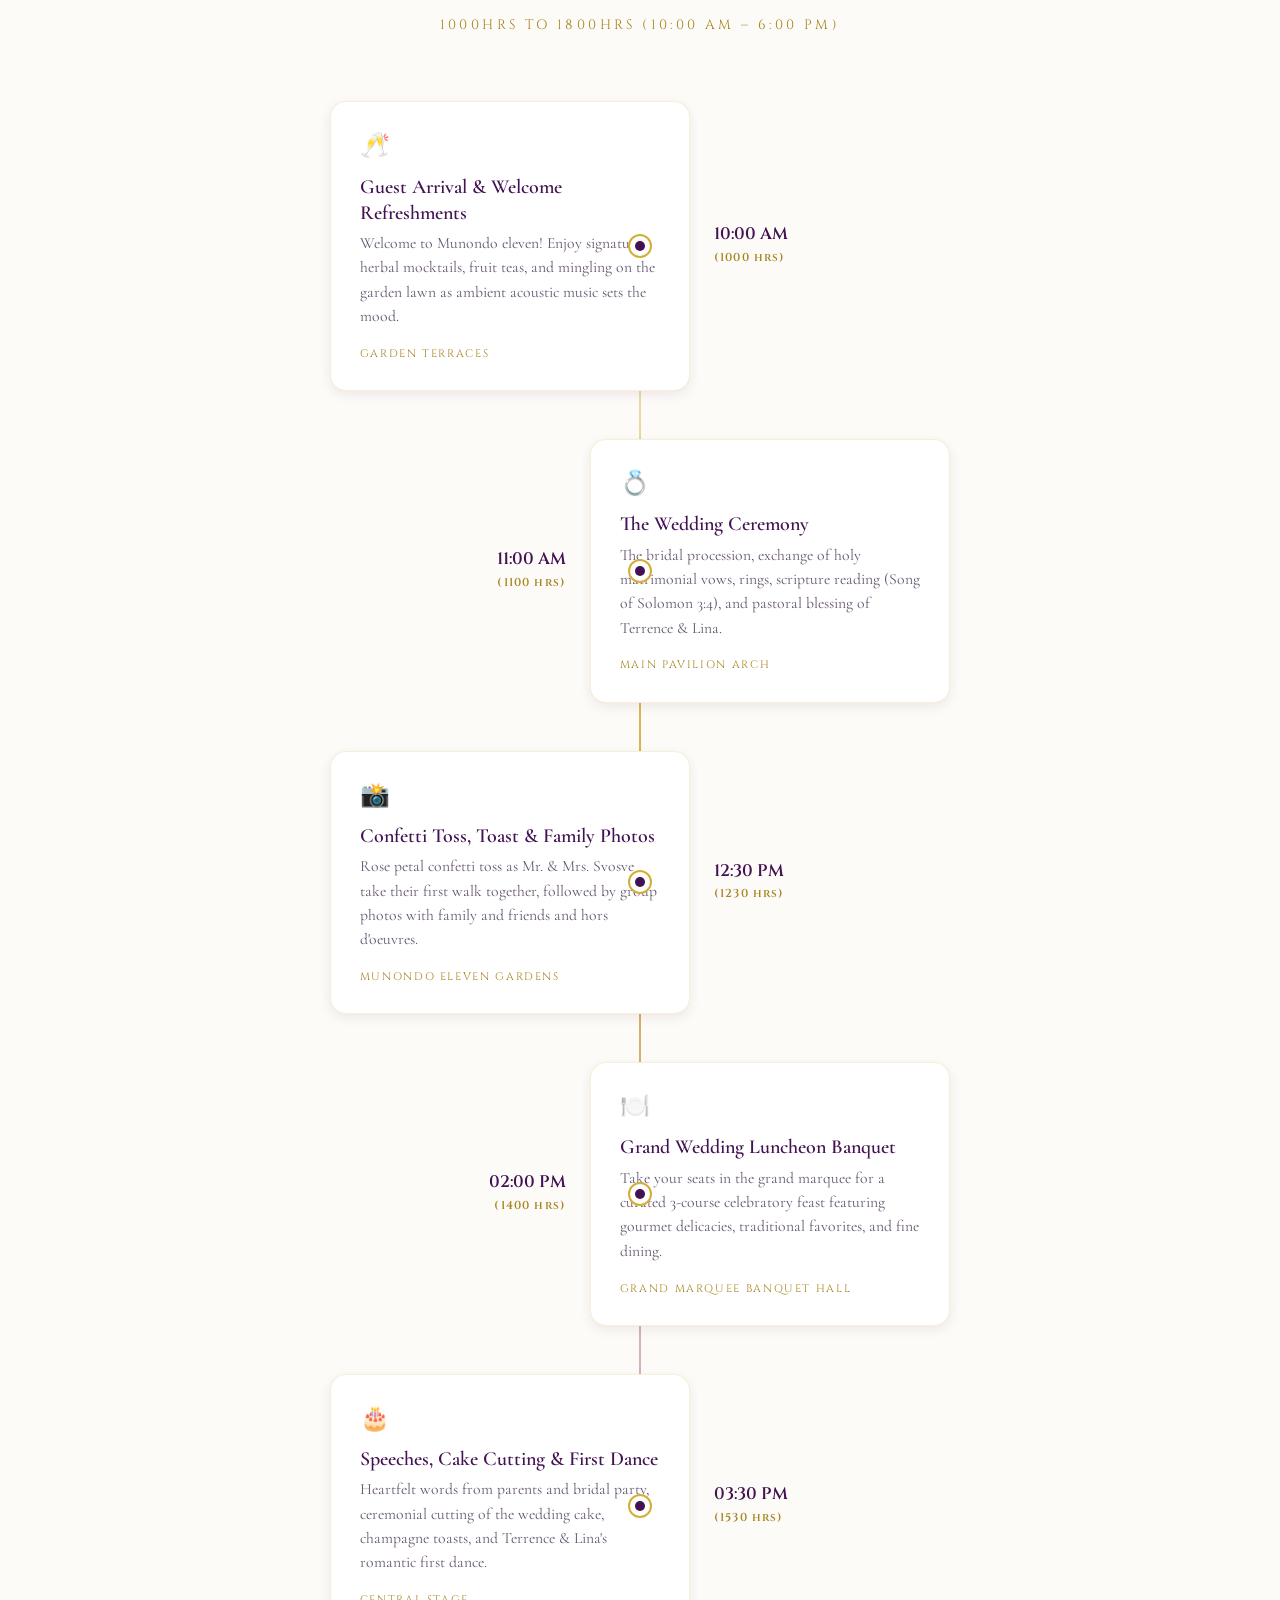
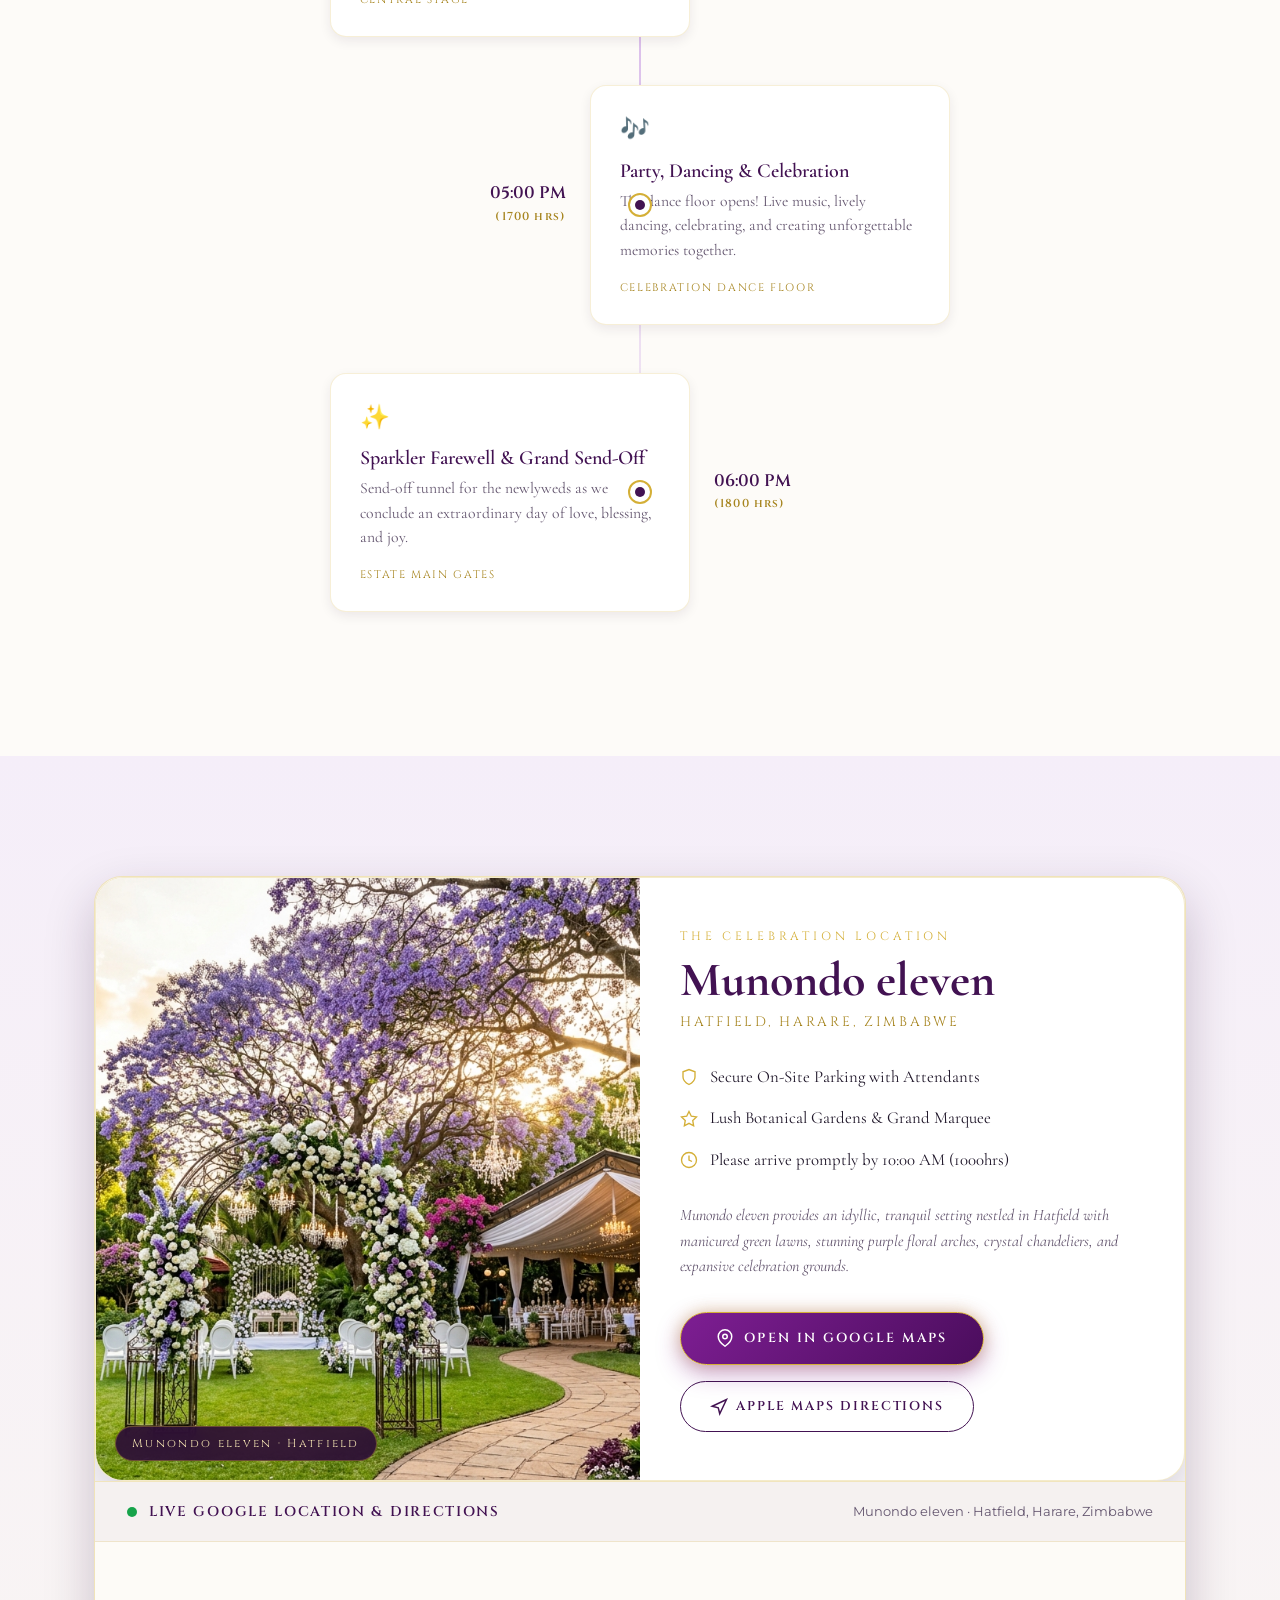
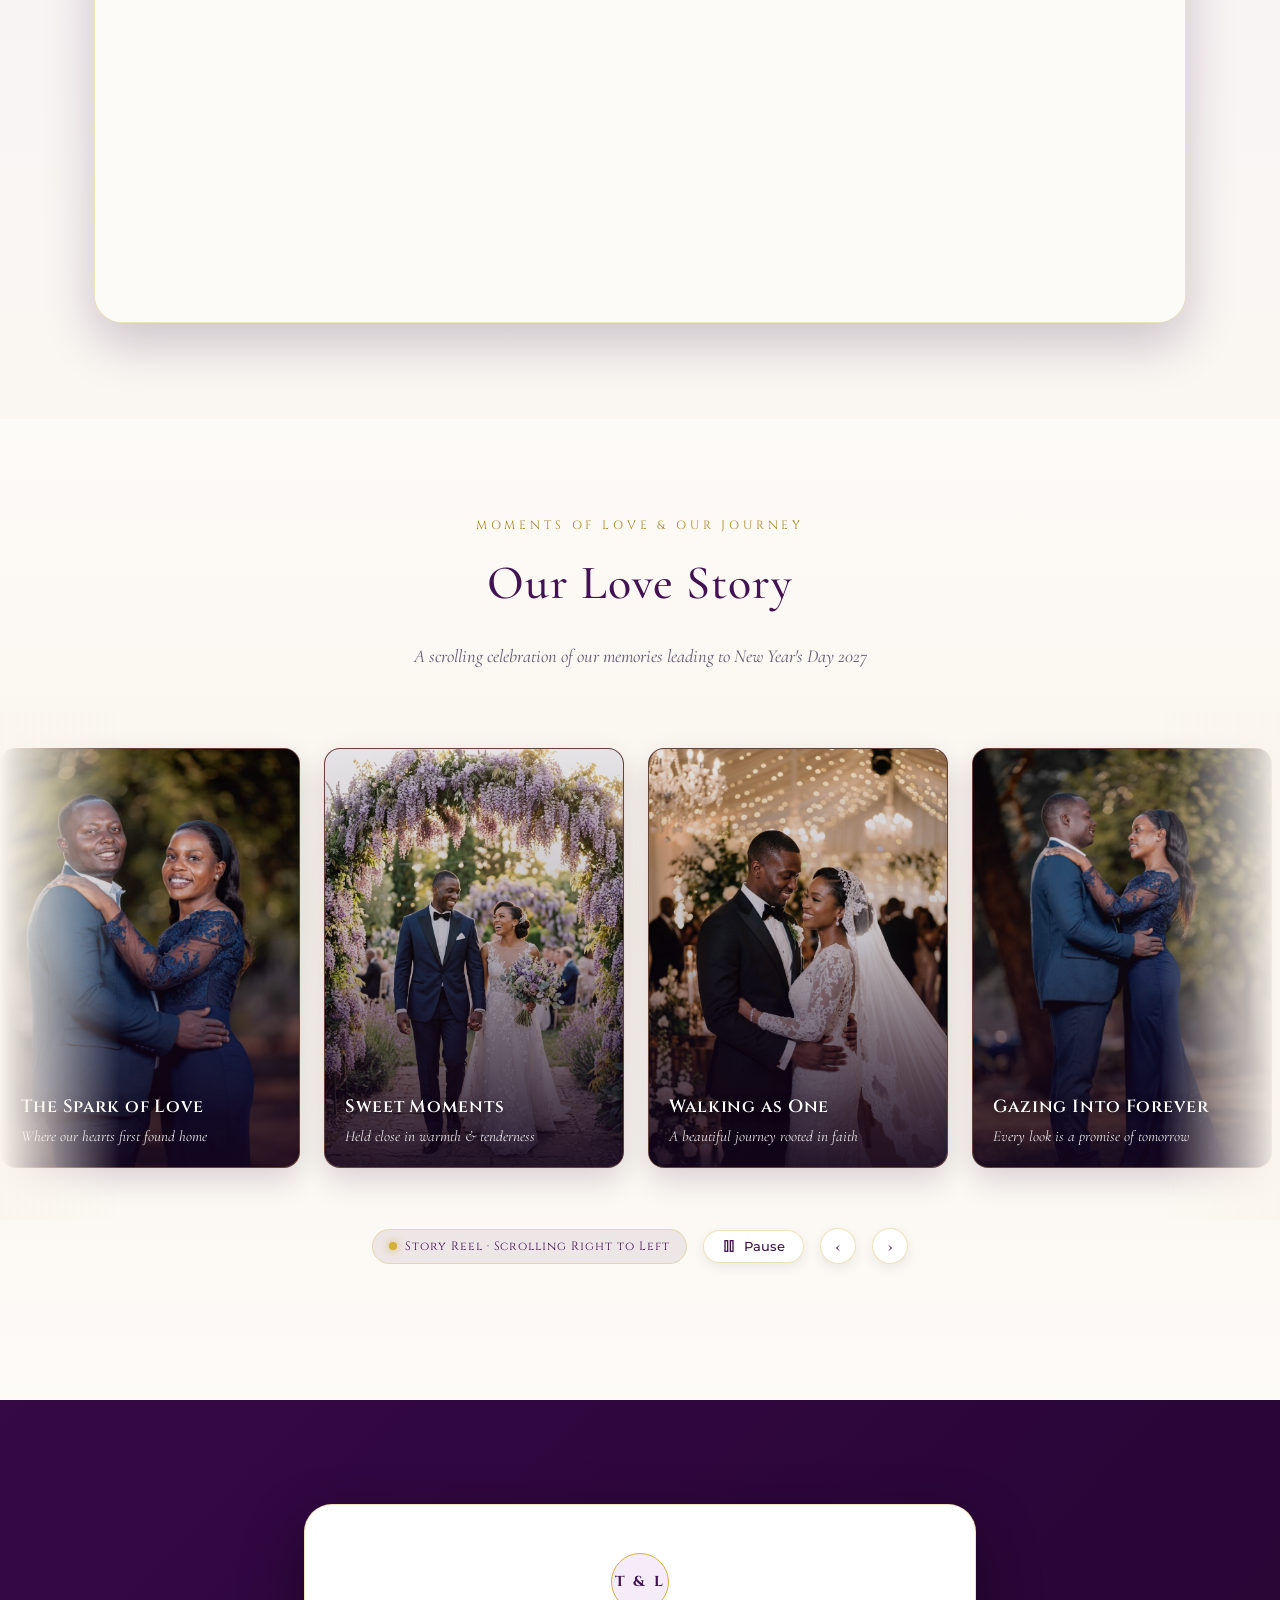
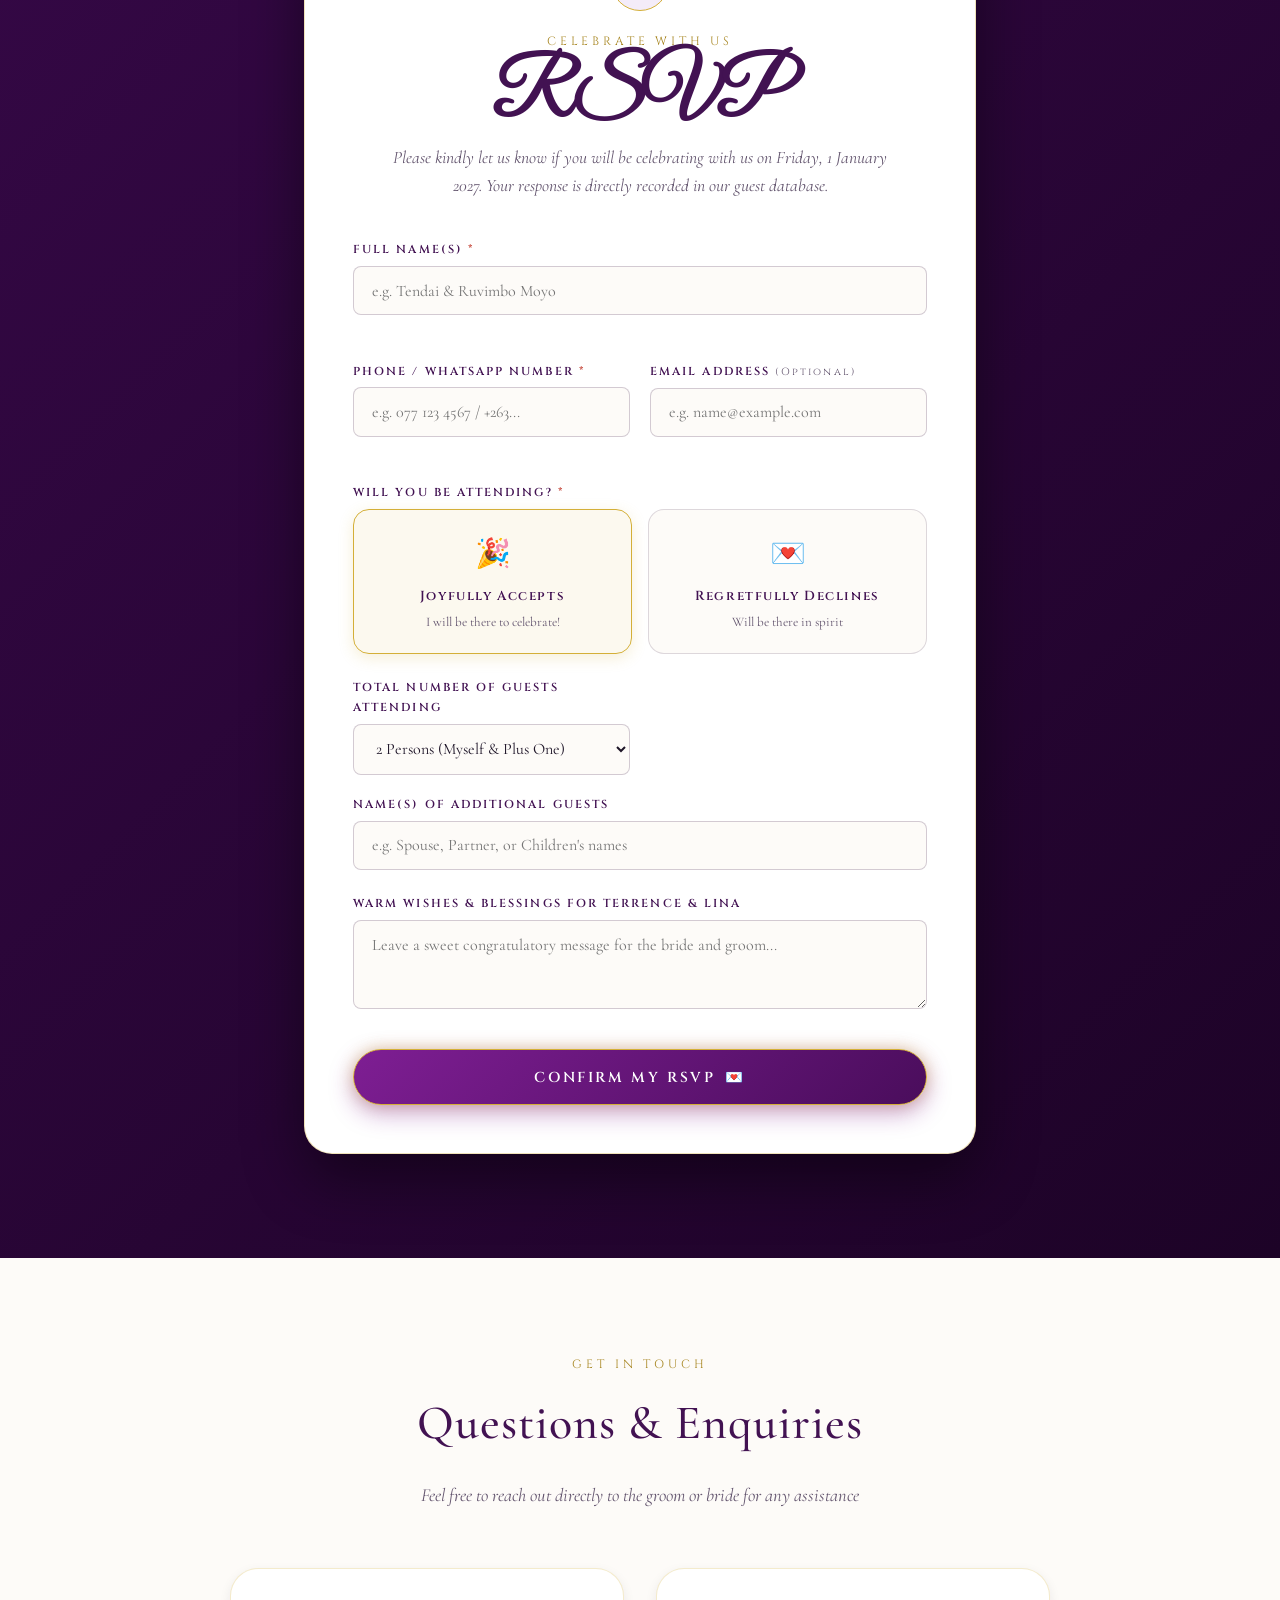
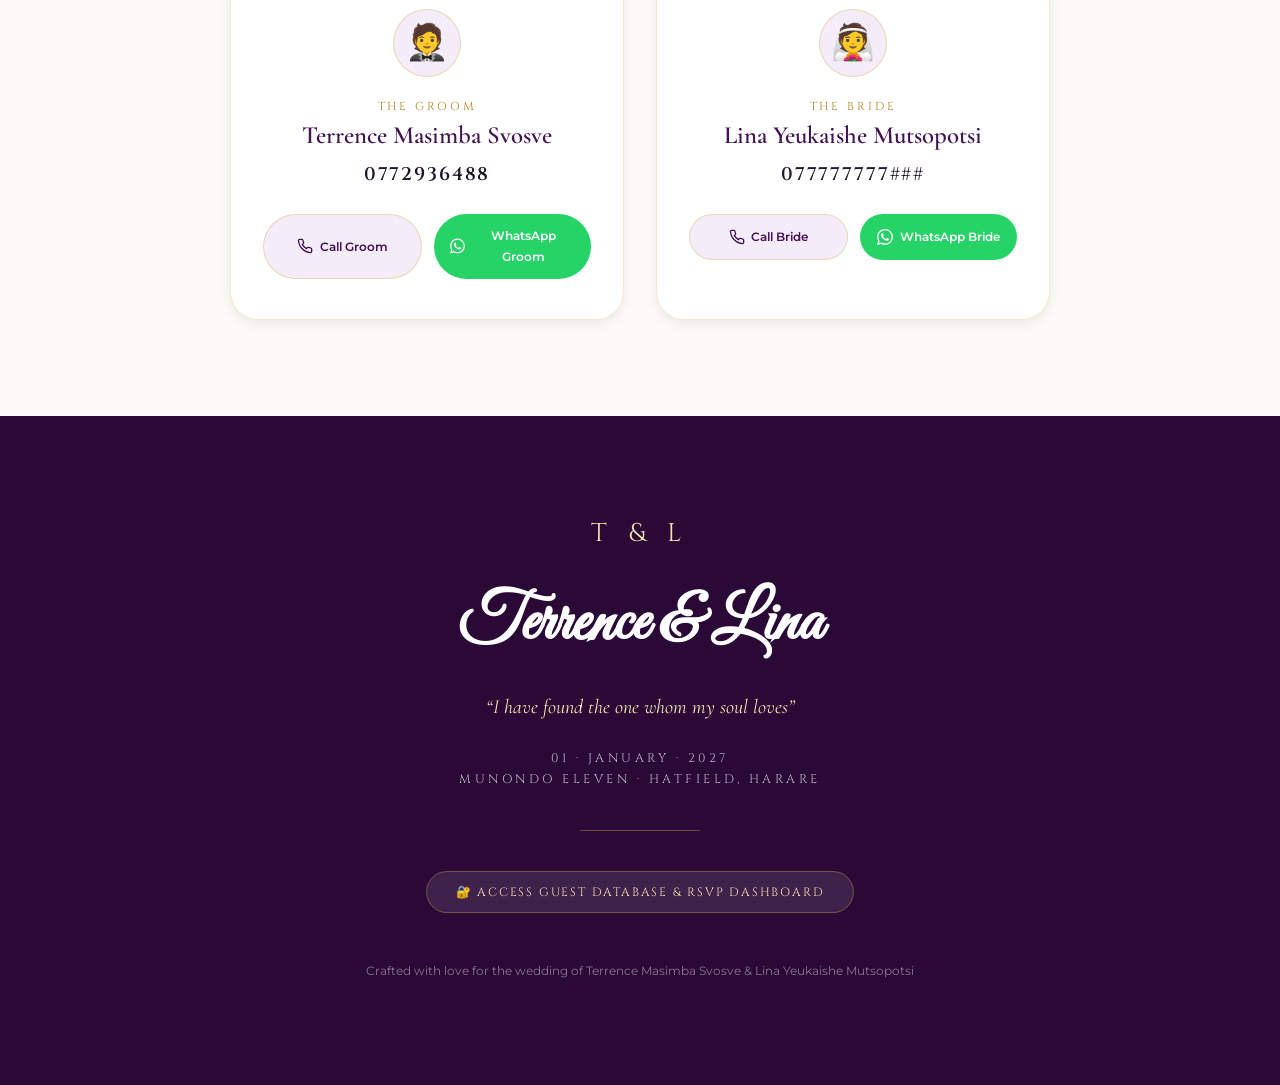
==== commit 987032ba: "Remove gallery grid, chapter badges, tap cues, hex codes, save button; soften hero portrait" ====
--- a/index.html
+++ b/index.html
@@ -127,9 +127,67 @@
       }
     }
 
+    function syncMusicButtonUI() {
+      var audio = document.getElementById('weddingAudio');
+      var btn = document.getElementById('musicToggleBtn');
+      if (!btn || !audio) return;
+      if (!audio.paused && audio.currentTime > 0) {
+        btn.classList.add('playing');
+        btn.classList.remove('muted');
+        btn.setAttribute('aria-label', 'Mute Wedding Music');
+        btn.setAttribute('title', 'Mute Wedding Music');
+      } else {
+        btn.classList.remove('playing');
+        btn.classList.add('muted');
+        btn.setAttribute('aria-label', 'Play Wedding Music');
+        btn.setAttribute('title', 'Play Wedding Music');
+      }
+    }
+
+    function toggleWeddingMusic(e) {
+      if (e) {
+        e.preventDefault();
+        e.stopPropagation();
+      }
+      var audio = document.getElementById('weddingAudio');
+      var btn = document.getElementById('musicToggleBtn');
+      if (!audio) return;
+      if (audio.paused) {
+        audio.volume = 0.6;
+        var p = audio.play();
+        if (p && typeof p.then === 'function') {
+          p.then(function() {
+            syncMusicButtonUI();
+          }).catch(function(err) {
+            console.warn('Audio play prevented:', err);
+            syncMusicButtonUI();
+          });
+        }
+      } else {
+        audio.pause();
+        syncMusicButtonUI();
+      }
+    }
+
+    window.toggleWeddingMusic = toggleWeddingMusic;
+    window.syncMusicButtonUI = syncMusicButtonUI;
     window.openEnvelope = openEnvelope;
     window.dismissEnvelope = dismissEnvelope;
     window._openEnvelopeReal = openEnvelope;
+
+    document.addEventListener('DOMContentLoaded', function() {
+      var audio = document.getElementById('weddingAudio');
+      var btn = document.getElementById('musicToggleBtn');
+      if (audio) {
+        audio.addEventListener('play', syncMusicButtonUI);
+        audio.addEventListener('playing', syncMusicButtonUI);
+        audio.addEventListener('pause', syncMusicButtonUI);
+        audio.addEventListener('ended', syncMusicButtonUI);
+      }
+      if (btn) {
+        btn.addEventListener('click', toggleWeddingMusic);
+      }
+    });
   </script>
 </head>
 <body class="envelope-active">
@@ -141,7 +199,7 @@
   </audio>
 
   <!-- FLOATING MUSIC TOGGLE BUTTON -->
-  <button id="musicToggleBtn" class="floating-music-btn" aria-label="Toggle Wedding Music" title="Wedding Music">
+  <button id="musicToggleBtn" class="floating-music-btn muted" onclick="toggleWeddingMusic(event)" aria-label="Toggle Wedding Music" title="Toggle Wedding Music">
     <div class="music-disc-icon">
       <svg class="music-icon-playing" viewBox="0 0 24 24" fill="none" stroke="currentColor" stroke-width="2">
         <path d="M9 18V5l12-2v13"></path>
@@ -276,48 +334,64 @@
       </div>
     </header>
 
-    <!-- ==================== HERO SECTION (CINEMATIC PHOTO BACKGROUND AS IN INSPO) ==================== -->
-    <section class="section-hero" id="hero" style="background-image: url('assets/images/couple_hero.jpg');">
+    <!-- ==================== HERO SECTION (REFINED CLASSIC SERIF · DUAL-LAYER CINEMATIC BACKDROP) ==================== -->
+    <section class="section-hero" id="hero">
+      <div class="hero-backdrop-ambience" style="background-image: url('assets/images/couple_hero.jpg');"></div>
+      <div class="hero-backdrop-crisp" style="background-image: url('assets/images/couple_hero.jpg');"></div>
       <div class="hero-photo-scrim"></div>
 
-      <div class="hero-content-inspo">
+      <div class="hero-content">
         <!-- "WE ARE GETTING MARRIED" -->
-        <div class="hero-badge-inspo animate-fade-down">
-          <span>WE ARE GETTING MARRIED</span>
-        </div>
-
-        <!-- CALLIGRAPHY COUPLE NAMES (GREAT VIBES) -->
-        <h1 class="hero-couple-names-inspo animate-fade-up">
-          <span class="inspo-name">Terrence Masimba Svosve</span>
-          <div class="inspo-amp-row">
-            <span class="inspo-amp-line"></span>
-            <span class="inspo-amp-sign">&amp;</span>
-            <span class="inspo-amp-line"></span>
-          </div>
-          <span class="inspo-name">Lina Yeukaishe Mutsopotsi</span>
+        <div class="hero-badge animate-fade-down">
+          <span class="badge-line"></span>
+          <span class="badge-text">WE ARE GETTING MARRIED</span>
+          <span class="badge-line"></span>
+        </div>
+
+        <!-- REFINED EDITORIAL SERIF COUPLE NAMES (MATCHES INSPO) -->
+        <h1 class="hero-couple-names animate-fade-up">
+          <span class="name-groom">Terrence Masimba Svosve</span>
+          <div class="hero-amp-container">
+            <span class="amp-gold-line"></span>
+            <span class="hero-amp-sign">&amp;</span>
+            <span class="amp-gold-line"></span>
+          </div>
+          <span class="name-bride">Lina Yeukaishe Mutsopotsi</span>
         </h1>
 
-        <!-- ROMANTIC SCRIPTURE TAGLINE -->
-        <p class="inspo-tagline animate-fade-up delay-1">
+        <!-- SCRIPTURE TAGLINE -->
+        <p class="hero-tagline animate-fade-up delay-1">
           Together with their beloved families, invite you to share in the joy of their holy union
         </p>
 
-        <!-- DATE, TIME & VENUE PILL -->
-        <div class="inspo-meta-capsule animate-fade-up delay-2">
-          <div class="inspo-meta-line">
-            <span class="meta-gold-bullet">✦</span>
-            <span class="inspo-meta-text">FRIDAY, 1 JANUARY 2027</span>
-            <span class="inspo-meta-sep">·</span>
-            <span class="inspo-meta-text">9:00 AM</span>
-            <span class="meta-gold-bullet">✦</span>
-          </div>
-          <div class="inspo-meta-line venue-line">
-            <svg viewBox="0 0 24 24" fill="none" stroke="currentColor" stroke-width="2" width="15" height="15"><path d="M21 10c0 7-9 13-9 13s-9-6-9-13a9 9 0 0 1 18 0z"></path><circle cx="12" cy="10" r="3"></circle></svg>
-            <span>MUNONDO ELEVEN, HATFIELD</span>
-          </div>
-        </div>
-
-        <!-- ACTION BUTTONS -->
+        <!-- LUXURY DATE & VENUE PILL (FROSTED GLASS CARD) -->
+        <div class="hero-meta-card animate-fade-up delay-2">
+          <div class="meta-item">
+            <svg class="meta-icon" viewBox="0 0 24 24" fill="none" stroke="currentColor" stroke-width="1.8"><rect x="3" y="4" width="18" height="18" rx="2" ry="2"></rect><line x1="16" y1="2" x2="16" y2="6"></line><line x1="8" y1="2" x2="8" y2="6"></line><line x1="3" y1="10" x2="21" y2="10"></line></svg>
+            <div class="meta-details">
+              <span class="meta-label">THE DATE</span>
+              <span class="meta-value">Friday, 1 January 2027</span>
+            </div>
+          </div>
+          <div class="meta-divider"></div>
+          <div class="meta-item">
+            <svg class="meta-icon" viewBox="0 0 24 24" fill="none" stroke="currentColor" stroke-width="1.8"><circle cx="12" cy="12" r="10"></circle><polyline points="12 6 12 12 16 14"></polyline></svg>
+            <div class="meta-details">
+              <span class="meta-label">TIME</span>
+              <span class="meta-value">9:00 AM</span>
+            </div>
+          </div>
+          <div class="meta-divider"></div>
+          <div class="meta-item">
+            <svg class="meta-icon" viewBox="0 0 24 24" fill="none" stroke="currentColor" stroke-width="1.8"><path d="M21 10c0 7-9 13-9 13s-9-6-9-13a9 9 0 0 1 18 0z"></path><circle cx="12" cy="10" r="3"></circle></svg>
+            <div class="meta-details">
+              <span class="meta-label">VENUE</span>
+              <span class="meta-value">Munondo eleven, Hatfield</span>
+            </div>
+          </div>
+        </div>
+
+        <!-- HERO ACTION BUTTONS -->
         <div class="hero-actions animate-fade-up delay-3">
           <a href="#rsvp" class="btn-royal-primary">
             <svg viewBox="0 0 24 24" fill="none" stroke="currentColor" stroke-width="2" width="18" height="18"><path d="M22 11.08V12a10 10 0 1 1-5.93-9.14"></path><polyline points="22 4 12 14.01 9 11.01"></polyline></svg>
@@ -374,13 +448,6 @@
         </div>
 
         <p class="countdown-celebration-text">Friday, 1 January 2027 · Starting promptly at 9:00 AM</p>
-
-        <div class="countdown-calendar-cta" style="margin-top: 1.75rem;">
-          <button type="button" class="btn-royal-secondary" id="countdownSaveDateBtn" onclick="document.getElementById('addToCalendarBtn').click();">
-            <svg viewBox="0 0 24 24" fill="none" stroke="currentColor" stroke-width="2" width="18" height="18"><rect x="3" y="4" width="18" height="18" rx="2" ry="2"></rect><line x1="16" y1="2" x2="16" y2="6"></line><line x1="8" y1="2" x2="8" y2="6"></line><line x1="3" y1="10" x2="21" y2="10"></line></svg>
-            <span>Save Date to Your Calendar</span>
-          </button>
-        </div>
       </div>
     </section>
 
@@ -449,32 +516,26 @@
             <div class="swatch-card">
               <div class="swatch-circle" style="background: #3B0D4A;"></div>
               <span class="swatch-name">Royal Plum</span>
-              <span class="swatch-hex">#3B0D4A</span>
             </div>
             <div class="swatch-card">
               <div class="swatch-circle" style="background: #5C1363;"></div>
               <span class="swatch-name">Deep Amethyst</span>
-              <span class="swatch-hex">#5C1363</span>
             </div>
             <div class="swatch-card">
               <div class="swatch-circle" style="background: #7B1E7A;"></div>
               <span class="swatch-name">Regal Violet</span>
-              <span class="swatch-hex">#7B1E7A</span>
             </div>
             <div class="swatch-card">
               <div class="swatch-circle" style="background: #962D78;"></div>
               <span class="swatch-name">Velvet Mulberry</span>
-              <span class="swatch-hex">#962D78</span>
             </div>
             <div class="swatch-card">
               <div class="swatch-circle" style="background: #B584C8;"></div>
               <span class="swatch-name">Lavender Blossom</span>
-              <span class="swatch-hex">#B584C8</span>
             </div>
             <div class="swatch-card">
               <div class="swatch-circle" style="background: #DFC8EE;"></div>
               <span class="swatch-name">Lilac Mist</span>
-              <span class="swatch-hex">#DFC8EE</span>
             </div>
           </div>
           <p class="palette-hint">Feel free to style any tone — from rich deep plum and eggplant to soft lavender and lilac accents.</p>
@@ -667,11 +728,9 @@
           <div class="love-story-card" data-lightbox="assets/images/couple_hero.jpg" data-caption="Terrence &amp; Lina — Together Forever" data-index="0">
             <img src="assets/images/couple_hero.jpg" alt="Terrence &amp; Lina Embrace" loading="lazy" />
             <div class="love-story-card-overlay">
-              <span class="love-story-chapter-badge">Chapter I</span>
               <div class="love-story-card-meta">
                 <h4 class="love-story-card-title">The Spark of Love</h4>
                 <p class="love-story-card-desc">Where our hearts first found home</p>
-                <span class="love-story-tap-cue">🔍 Tap to view photo</span>
               </div>
             </div>
           </div>
@@ -679,11 +738,9 @@
           <div class="love-story-card" data-lightbox="assets/images/couple_photo_1.jpg" data-caption="Held close in warmth &amp; gentle tenderness" data-index="1">
             <img src="assets/images/couple_photo_1.jpg" alt="Sweet moments together" loading="lazy" />
             <div class="love-story-card-overlay">
-              <span class="love-story-chapter-badge">Chapter II</span>
               <div class="love-story-card-meta">
                 <h4 class="love-story-card-title">Sweet Moments</h4>
                 <p class="love-story-card-desc">Held close in warmth &amp; tenderness</p>
-                <span class="love-story-tap-cue">🔍 Tap to view photo</span>
               </div>
             </div>
           </div>
@@ -691,11 +748,9 @@
           <div class="love-story-card" data-lightbox="assets/images/couple_photo_2.jpg" data-caption="Our beautiful journey rooted in grace and faith" data-index="2">
             <img src="assets/images/couple_photo_2.jpg" alt="Walking Hand in Hand" loading="lazy" />
             <div class="love-story-card-overlay">
-              <span class="love-story-chapter-badge">Chapter III</span>
               <div class="love-story-card-meta">
                 <h4 class="love-story-card-title">Walking as One</h4>
                 <p class="love-story-card-desc">A beautiful journey rooted in faith</p>
-                <span class="love-story-tap-cue">🔍 Tap to view photo</span>
               </div>
             </div>
           </div>
@@ -703,11 +758,9 @@
           <div class="love-story-card" data-lightbox="assets/images/couple_photo_3.jpg" data-caption="Gazing into forever — every look is a promise" data-index="3">
             <img src="assets/images/couple_photo_3.jpg" alt="Gazing into Forever" loading="lazy" />
             <div class="love-story-card-overlay">
-              <span class="love-story-chapter-badge">Chapter IV</span>
               <div class="love-story-card-meta">
                 <h4 class="love-story-card-title">Gazing Into Forever</h4>
                 <p class="love-story-card-desc">Every look is a promise of tomorrow</p>
-                <span class="love-story-tap-cue">🔍 Tap to view photo</span>
               </div>
             </div>
           </div>
@@ -715,11 +768,9 @@
           <div class="love-story-card" data-lightbox="assets/images/couple_photo_4.jpg" data-caption="Sharing love, smiles &amp; Arsenal pride 🔴⚪" data-index="4">
             <img src="assets/images/couple_photo_4.jpg" alt="Playful Spirits in Arsenal Kit" loading="lazy" />
             <div class="love-story-card-overlay">
-              <span class="love-story-chapter-badge">Chapter V</span>
               <div class="love-story-card-meta">
                 <h4 class="love-story-card-title">Our Playful Spirits</h4>
                 <p class="love-story-card-desc">Laughter &amp; Arsenal pride 🔴⚪</p>
-                <span class="love-story-tap-cue">🔍 Tap to view photo</span>
               </div>
             </div>
           </div>
@@ -727,11 +778,9 @@
           <div class="love-story-card" data-lightbox="assets/images/couple_photo_5.jpg" data-caption="Two hearts beating with happiness and faith" data-index="5">
             <img src="assets/images/couple_photo_5.jpg" alt="Smiles of Sunshine" loading="lazy" />
             <div class="love-story-card-overlay">
-              <span class="love-story-chapter-badge">Chapter VI</span>
               <div class="love-story-card-meta">
                 <h4 class="love-story-card-title">Smiles of Sunshine</h4>
                 <p class="love-story-card-desc">Two hearts beating with pure happiness</p>
-                <span class="love-story-tap-cue">🔍 Tap to view photo</span>
               </div>
             </div>
           </div>
@@ -739,11 +788,9 @@
           <div class="love-story-card" data-lightbox="assets/images/couple_photo_6.jpg" data-caption="Laughter that lights our path to 'I Do'" data-index="6">
             <img src="assets/images/couple_photo_6.jpg" alt="Joy and Pure Laughter" loading="lazy" />
             <div class="love-story-card-overlay">
-              <span class="love-story-chapter-badge">Chapter VII</span>
               <div class="love-story-card-meta">
                 <h4 class="love-story-card-title">Pure Laughter &amp; Joy</h4>
                 <p class="love-story-card-desc">Laughter that lights up our future</p>
-                <span class="love-story-tap-cue">🔍 Tap to view photo</span>
               </div>
             </div>
           </div>
@@ -752,11 +799,9 @@
           <div class="love-story-card" data-lightbox="assets/images/couple_hero.jpg" data-caption="Terrence &amp; Lina — Together Forever" data-index="0">
             <img src="assets/images/couple_hero.jpg" alt="Terrence &amp; Lina Embrace" loading="lazy" />
             <div class="love-story-card-overlay">
-              <span class="love-story-chapter-badge">Chapter I</span>
               <div class="love-story-card-meta">
                 <h4 class="love-story-card-title">The Spark of Love</h4>
                 <p class="love-story-card-desc">Where our hearts first found home</p>
-                <span class="love-story-tap-cue">🔍 Tap to view photo</span>
               </div>
             </div>
           </div>
@@ -764,11 +809,9 @@
           <div class="love-story-card" data-lightbox="assets/images/couple_photo_1.jpg" data-caption="Held close in warmth &amp; gentle tenderness" data-index="1">
             <img src="assets/images/couple_photo_1.jpg" alt="Sweet moments together" loading="lazy" />
             <div class="love-story-card-overlay">
-              <span class="love-story-chapter-badge">Chapter II</span>
               <div class="love-story-card-meta">
                 <h4 class="love-story-card-title">Sweet Moments</h4>
                 <p class="love-story-card-desc">Held close in warmth &amp; tenderness</p>
-                <span class="love-story-tap-cue">🔍 Tap to view photo</span>
               </div>
             </div>
           </div>
@@ -776,11 +819,9 @@
           <div class="love-story-card" data-lightbox="assets/images/couple_photo_2.jpg" data-caption="Our beautiful journey rooted in grace and faith" data-index="2">
             <img src="assets/images/couple_photo_2.jpg" alt="Walking Hand in Hand" loading="lazy" />
             <div class="love-story-card-overlay">
-              <span class="love-story-chapter-badge">Chapter III</span>
               <div class="love-story-card-meta">
                 <h4 class="love-story-card-title">Walking as One</h4>
                 <p class="love-story-card-desc">A beautiful journey rooted in faith</p>
-                <span class="love-story-tap-cue">🔍 Tap to view photo</span>
               </div>
             </div>
           </div>
@@ -788,11 +829,9 @@
           <div class="love-story-card" data-lightbox="assets/images/couple_photo_3.jpg" data-caption="Gazing into forever — every look is a promise" data-index="3">
             <img src="assets/images/couple_photo_3.jpg" alt="Gazing into Forever" loading="lazy" />
             <div class="love-story-card-overlay">
-              <span class="love-story-chapter-badge">Chapter IV</span>
               <div class="love-story-card-meta">
                 <h4 class="love-story-card-title">Gazing Into Forever</h4>
                 <p class="love-story-card-desc">Every look is a promise of tomorrow</p>
-                <span class="love-story-tap-cue">🔍 Tap to view photo</span>
               </div>
             </div>
           </div>
@@ -800,11 +839,9 @@
           <div class="love-story-card" data-lightbox="assets/images/couple_photo_4.jpg" data-caption="Sharing love, smiles &amp; Arsenal pride 🔴⚪" data-index="4">
             <img src="assets/images/couple_photo_4.jpg" alt="Playful Spirits in Arsenal Kit" loading="lazy" />
             <div class="love-story-card-overlay">
-              <span class="love-story-chapter-badge">Chapter V</span>
               <div class="love-story-card-meta">
                 <h4 class="love-story-card-title">Our Playful Spirits</h4>
                 <p class="love-story-card-desc">Laughter &amp; Arsenal pride 🔴⚪</p>
-                <span class="love-story-tap-cue">🔍 Tap to view photo</span>
               </div>
             </div>
           </div>
@@ -812,11 +849,9 @@
           <div class="love-story-card" data-lightbox="assets/images/couple_photo_5.jpg" data-caption="Two hearts beating with happiness and faith" data-index="5">
             <img src="assets/images/couple_photo_5.jpg" alt="Smiles of Sunshine" loading="lazy" />
             <div class="love-story-card-overlay">
-              <span class="love-story-chapter-badge">Chapter VI</span>
               <div class="love-story-card-meta">
                 <h4 class="love-story-card-title">Smiles of Sunshine</h4>
                 <p class="love-story-card-desc">Two hearts beating with pure happiness</p>
-                <span class="love-story-tap-cue">🔍 Tap to view photo</span>
               </div>
             </div>
           </div>
@@ -824,11 +859,9 @@
           <div class="love-story-card" data-lightbox="assets/images/couple_photo_6.jpg" data-caption="Laughter that lights our path to 'I Do'" data-index="6">
             <img src="assets/images/couple_photo_6.jpg" alt="Joy and Pure Laughter" loading="lazy" />
             <div class="love-story-card-overlay">
-              <span class="love-story-chapter-badge">Chapter VII</span>
               <div class="love-story-card-meta">
                 <h4 class="love-story-card-title">Pure Laughter &amp; Joy</h4>
                 <p class="love-story-card-desc">Laughter that lights up our future</p>
-                <span class="love-story-tap-cue">🔍 Tap to view photo</span>
               </div>
             </div>
           </div>
@@ -849,100 +882,7 @@
         <button type="button" class="reel-nav-btn" id="reelNudgeLeftBtn" title="Nudge Reel Left" aria-label="Nudge left">‹</button>
         <button type="button" class="reel-nav-btn" id="reelNudgeRightBtn" title="Nudge Reel Right" aria-label="Nudge right">›</button>
       </div>
-
-      <!-- 2. COMPLETE PHOTO GALLERY (PERFECT FIT & FULL RESOLUTION) -->
-      <div class="container text-center">
-        <div class="ornament-divider" style="margin-bottom: 2.5rem;">
-          <span class="ornament-gold-line"></span>
-          <span class="ornament-symbol">❦</span>
-          <span class="ornament-gold-line"></span>
-        </div>
-
-        <div class="gallery-grid-title-wrap">
-          <span class="section-pretitle">CAPTURED MOMENTS</span>
-          <h3 class="gallery-grid-title">The Wedding Gallery</h3>
-          <p class="gallery-grid-subtitle">Tap any photograph to admire in high-resolution</p>
-        </div>
-
-        <div class="gallery-grid">
-          <!-- Photo 1: Hero Couple -->
-          <div class="gallery-item" data-lightbox="assets/images/couple_hero.jpg" data-caption="Terrence &amp; Lina — Together Forever" data-index="0">
-            <span class="gallery-card-badge">Together Forever</span>
-            <img src="assets/images/couple_hero.jpg" alt="Terrence &amp; Lina Embrace" loading="lazy" />
-            <div class="gallery-hover-overlay">
-              <h5 class="gallery-card-caption-title">Terrence &amp; Lina</h5>
-              <p class="gallery-card-caption-sub">Together Forever in God's Grace</p>
-              <span class="view-icon">🔍 View High-Res</span>
-            </div>
-          </div>
-
-          <!-- Photo 2: Sweet Moments -->
-          <div class="gallery-item" data-lightbox="assets/images/couple_photo_1.jpg" data-caption="Sweet moments held close" data-index="1">
-            <span class="gallery-card-badge">Sweet Moments</span>
-            <img src="assets/images/couple_photo_1.jpg" alt="Terrence &amp; Lina Gentle Portrait" loading="lazy" />
-            <div class="gallery-hover-overlay">
-              <h5 class="gallery-card-caption-title">Tender Warmth</h5>
-              <p class="gallery-card-caption-sub">Held close in quiet joy</p>
-              <span class="view-icon">🔍 View High-Res</span>
-            </div>
-          </div>
-
-          <!-- Photo 3: Journey -->
-          <div class="gallery-item" data-lightbox="assets/images/couple_photo_2.jpg" data-caption="Our beautiful journey walking hand in hand" data-index="2">
-            <span class="gallery-card-badge">Walking as One</span>
-            <img src="assets/images/couple_photo_2.jpg" alt="Walking Hand in Hand" loading="lazy" />
-            <div class="gallery-hover-overlay">
-              <h5 class="gallery-card-caption-title">Our Journey</h5>
-              <p class="gallery-card-caption-sub">Walking hand in hand toward forever</p>
-              <span class="view-icon">🔍 View High-Res</span>
-            </div>
-          </div>
-
-          <!-- Photo 4: Gazing into Forever -->
-          <div class="gallery-item" data-lightbox="assets/images/couple_photo_3.jpg" data-caption="Gazing into forever" data-index="3">
-            <span class="gallery-card-badge">A Holy Promise</span>
-            <img src="assets/images/couple_photo_3.jpg" alt="Romantic Gaze" loading="lazy" />
-            <div class="gallery-hover-overlay">
-              <h5 class="gallery-card-caption-title">Gazing Into Forever</h5>
-              <p class="gallery-card-caption-sub">A holy promise written in every glance</p>
-              <span class="view-icon">🔍 View High-Res</span>
-            </div>
-          </div>
-
-          <!-- Photo 5: Arsenal Pride / Fun Side -->
-          <div class="gallery-item" data-lightbox="assets/images/couple_photo_4.jpg" data-caption="Terrence &amp; Lina — Our playful spirit 🔴⚪" data-index="4">
-            <span class="gallery-card-badge">Gunners at Heart</span>
-            <img src="assets/images/couple_photo_4.jpg" alt="Playful side in Arsenal kits" loading="lazy" />
-            <div class="gallery-hover-overlay">
-              <h5 class="gallery-card-caption-title">Playful Spirits</h5>
-              <p class="gallery-card-caption-sub">Arsenal pride &amp; endless smiles 🔴⚪</p>
-              <span class="view-icon">🔍 View High-Res</span>
-            </div>
-          </div>
-
-          <!-- Photo 6: (NEW PHOTO 1) Smiles of Sunshine -->
-          <div class="gallery-item" data-lightbox="assets/images/couple_photo_5.jpg" data-caption="Smiles of sunshine — Terrence &amp; Lina" data-index="5">
-            <span class="gallery-card-badge">Pure Happiness</span>
-            <img src="assets/images/couple_photo_5.jpg" alt="Smiles of sunshine with Terrence &amp; Lina" loading="lazy" />
-            <div class="gallery-hover-overlay">
-              <h5 class="gallery-card-caption-title">Smiles of Sunshine</h5>
-              <p class="gallery-card-caption-sub">Two hearts radiant with joy</p>
-              <span class="view-icon">🔍 View High-Res</span>
-            </div>
-          </div>
-
-          <!-- Photo 7: (NEW PHOTO 2) Pure Laughter -->
-          <div class="gallery-item" data-lightbox="assets/images/couple_photo_6.jpg" data-caption="Pure laughter and boundless love" data-index="6">
-            <span class="gallery-card-badge">Laughter &amp; Love</span>
-            <img src="assets/images/couple_photo_6.jpg" alt="Lina laughing with Terrence" loading="lazy" />
-            <div class="gallery-hover-overlay">
-              <h5 class="gallery-card-caption-title">Pure Laughter</h5>
-              <p class="gallery-card-caption-sub">Laughter that lights up our world</p>
-              <span class="view-icon">🔍 View High-Res</span>
-            </div>
-          </div>
-        </div>
-      </div>
+      <!-- Gallery grid removed; photos accessible via scrolling reel above -->
     </section>
 
     <!-- ==================== RSVP SECTION & DATABASE ==================== -->
--- a/style.css
+++ b/style.css
@@ -518,13 +518,14 @@
   top: 1.5rem;
   right: 1.5rem;
   z-index: 900;
-  width: 50px;
-  height: 50px;
+  width: 52px;
+  height: 52px;
   border-radius: 50%;
-  background: rgba(255, 255, 255, 0.92);
-  backdrop-filter: blur(12px);
-  border: 1px solid var(--gold-border);
-  box-shadow: 0 8px 25px rgba(42, 9, 55, 0.2);
+  background: rgba(30, 8, 40, 0.78);
+  backdrop-filter: blur(14px);
+  -webkit-backdrop-filter: blur(14px);
+  border: 1.5px solid var(--gold-primary);
+  box-shadow: 0 8px 25px rgba(0, 0, 0, 0.35);
   display: flex;
   align-items: center;
   justify-content: center;
@@ -534,22 +535,43 @@
 
 .floating-music-btn:hover {
   transform: scale(1.08);
-  box-shadow: var(--shadow-gold);
+  box-shadow: 0 10px 30px rgba(212, 175, 55, 0.45);
 }
 
 .music-disc-icon {
-  width: 22px;
-  height: 22px;
-  color: var(--purple-royal);
+  width: 24px;
+  height: 24px;
+  color: var(--gold-light);
   display: flex;
   align-items: center;
   justify-content: center;
-}
-
-.floating-music-btn.playing .music-icon-muted { display: none; }
-.floating-music-btn.playing .music-icon-playing { display: block; }
-.floating-music-btn.muted .music-icon-playing { display: none; }
-.floating-music-btn.muted .music-icon-muted { display: block; }
+  pointer-events: none;
+}
+
+/* Explicit mutually exclusive display for SVGs */
+.music-icon-playing {
+  display: none !important;
+}
+
+.music-icon-muted {
+  display: block !important;
+}
+
+.floating-music-btn.playing .music-icon-playing {
+  display: block !important;
+}
+
+.floating-music-btn.playing .music-icon-muted {
+  display: none !important;
+}
+
+.floating-music-btn.muted .music-icon-playing {
+  display: none !important;
+}
+
+.floating-music-btn.muted .music-icon-muted {
+  display: block !important;
+}
 
 .music-wave-ring {
   position: absolute;
@@ -723,7 +745,7 @@
 }
 
 /* ==========================================================================
-   HERO SECTION (CINEMATIC FULL-BLEED PHOTO BACKGROUND AS IN INSPO)
+   HERO SECTION (REFINED CLASSIC SERIF · DUAL-LAYER CINEMATIC BACKDROP)
    ========================================================================== */
 
 .section-hero {
@@ -734,29 +756,57 @@
   flex-direction: column;
   align-items: center;
   justify-content: center;
-  background-image: url('../images/couple_hero.jpg');
-  background-size: cover;
-  background-position: center 20%;
-  background-repeat: no-repeat;
-  padding: 6.5rem 1.5rem 3.5rem;
+  padding: 6.5rem 1.5rem 4rem;
   overflow: hidden;
   text-align: center;
-}
-
-/* Airy, natural scrim that preserves natural brightness while ensuring text readability */
+  color: #FFFFFF;
+}
+
+/* Layer 1: Ambient background blur fills widescreen display with warm golden garden glow */
+.hero-backdrop-ambience {
+  position: absolute;
+  inset: -30px;
+  background-size: cover;
+  background-position: center 25%;
+  background-repeat: no-repeat;
+  filter: blur(40px) brightness(0.65) saturate(1.2);
+  transform: scale(1.1);
+  z-index: 1;
+}
+
+/* Layer 2: High-resolution centered couple photo with natural proportions (NO extreme zoom into faces) */
+.hero-backdrop-crisp {
+  position: absolute;
+  inset: 0;
+  max-width: 1050px;
+  margin: 0 auto;
+  background-size: cover;
+  background-position: center 18%;
+  background-repeat: no-repeat;
+  z-index: 2;
+  -webkit-mask-image: radial-gradient(ellipse at 50% 40%, rgba(0, 0, 0, 1) 45%, rgba(0, 0, 0, 0) 95%);
+  mask-image: radial-gradient(ellipse at 50% 40%, rgba(0, 0, 0, 1) 45%, rgba(0, 0, 0, 0) 95%);
+}
+
+/* Layer 3: Atmospheric scrim preserving brightness while ensuring text readability */
 .hero-photo-scrim {
   position: absolute;
   inset: 0;
-  background: radial-gradient(circle at 50% 35%, rgba(18, 4, 25, 0.1) 0%, rgba(15, 3, 22, 0.35) 100%),
-              linear-gradient(180deg, rgba(18, 4, 25, 0.28) 0%, rgba(18, 4, 25, 0.06) 35%, rgba(18, 4, 25, 0.48) 100%);
+  background: linear-gradient(
+    180deg,
+    rgba(20, 4, 28, 0.42) 0%,
+    rgba(20, 4, 28, 0.15) 35%,
+    rgba(20, 4, 28, 0.55) 85%,
+    rgba(15, 2, 22, 0.85) 100%
+  );
+  z-index: 3;
   pointer-events: none;
-  z-index: 1;
-}
-
-.hero-content-inspo {
+}
+
+.hero-content {
   position: relative;
   z-index: 10;
-  max-width: 860px;
+  max-width: 880px;
   margin: 0 auto;
   display: flex;
   flex-direction: column;
@@ -764,185 +814,131 @@
   text-align: center;
 }
 
-/* "WE ARE GETTING MARRIED" - Tracking like inspo */
-.hero-badge-inspo {
-  font-family: var(--font-cinzel);
-  font-size: clamp(0.78rem, 1.8vw, 0.96rem);
+/* "WE ARE GETTING MARRIED" */
+.hero-badge {
+  display: flex;
+  align-items: center;
+  gap: 0.8rem;
+  margin-bottom: 1.25rem;
+}
+
+.badge-line {
+  width: 40px;
+  height: 1px;
+  background: var(--gold-primary);
+}
+
+.badge-text {
+  font-family: var(--font-cinzel);
+  font-size: clamp(0.75rem, 1.6vw, 0.88rem);
   letter-spacing: 0.35em;
-  color: #FFFFFF;
+  color: var(--gold-light);
   font-weight: 600;
   text-transform: uppercase;
-  text-shadow: 0 2px 8px rgba(0, 0, 0, 0.75), 0 4px 18px rgba(0, 0, 0, 0.5);
-  margin-bottom: 0.9rem;
-  display: inline-block;
-}
-
-/* Script Calligraphy Couple Names (Great Vibes) */
-.hero-couple-names-inspo {
+  text-shadow: 0 2px 8px rgba(0, 0, 0, 0.7);
+}
+
+/* Refined Classic Serif Typography for Couple Names (Matches Inspo) */
+.hero-couple-names {
+  margin-bottom: 1.25rem;
   display: flex;
   flex-direction: column;
   align-items: center;
-  margin-bottom: 1.25rem;
-}
-
-.inspo-name {
-  font-family: var(--font-script);
-  font-size: clamp(3rem, 7vw, 5.2rem);
-  font-weight: 400;
+}
+
+.name-groom, .name-bride {
+  font-family: var(--font-serif);
+  font-size: clamp(2.4rem, 5.2vw, 4.2rem);
+  font-weight: 500;
+  letter-spacing: 0.03em;
   color: #FFFFFF;
   line-height: 1.15;
-  text-shadow: 0 3px 12px rgba(0, 0, 0, 0.75), 0 6px 28px rgba(0, 0, 0, 0.55);
-  letter-spacing: 0.02em;
+  text-shadow: 0 3px 15px rgba(0, 0, 0, 0.75), 0 1px 4px rgba(0, 0, 0, 0.9);
   display: block;
 }
 
-.inspo-amp-row {
+.hero-amp-container {
   display: flex;
   align-items: center;
   justify-content: center;
   gap: 1.25rem;
-  margin: -0.25rem 0;
-}
-
-.inspo-amp-line {
+  margin: 0.3rem 0;
+}
+
+.amp-gold-line {
   width: 55px;
-  height: 1.5px;
-  background: linear-gradient(to right, transparent, rgba(255, 255, 255, 0.85), transparent);
-}
-
-.inspo-amp-sign {
+  height: 1px;
+  background: linear-gradient(to right, transparent, var(--gold-primary), transparent);
+}
+
+.hero-amp-sign {
   font-family: var(--font-script);
-  font-size: clamp(2.4rem, 5vw, 3.8rem);
+  font-size: clamp(2.2rem, 4.5vw, 3.4rem);
   color: var(--gold-light);
-  line-height: 1;
-  text-shadow: 0 2px 10px rgba(0, 0, 0, 0.7), 0 0 15px rgba(212, 175, 55, 0.4);
-}
-
-/* Romantic Tagline */
-.inspo-tagline {
+  line-height: 0.8;
+  text-shadow: 0 0 20px var(--gold-glow);
+}
+
+/* Refined Tagline */
+.hero-tagline {
   font-family: var(--font-serif);
   font-style: italic;
   font-size: clamp(1.05rem, 2vw, 1.3rem);
-  color: rgba(255, 255, 255, 0.95);
-  max-width: 620px;
-  margin: 0 auto 1.75rem;
+  color: rgba(255, 255, 255, 0.92);
+  max-width: 600px;
+  margin: 0 auto 2rem;
   line-height: 1.55;
   text-shadow: 0 2px 8px rgba(0, 0, 0, 0.75);
 }
 
-/* Inspo Date & Venue Capsule */
-.inspo-meta-capsule {
-  background: rgba(20, 5, 28, 0.48);
-  backdrop-filter: blur(14px);
-  -webkit-backdrop-filter: blur(14px);
+/* Frosted Glass Meta Card (3 columns: Date, Time, Venue) */
+.hero-meta-card {
+  background: rgba(255, 255, 255, 0.14);
+  backdrop-filter: blur(16px);
+  -webkit-backdrop-filter: blur(16px);
   border: 1px solid rgba(212, 175, 55, 0.5);
-  border-radius: var(--radius-full);
-  padding: 0.85rem 2.2rem;
-  display: inline-flex;
-  flex-direction: column;
-  align-items: center;
-  gap: 0.35rem;
-  margin: 0 auto 2.25rem;
-  box-shadow: 0 12px 35px rgba(0, 0, 0, 0.4), 0 0 25px rgba(212, 175, 55, 0.2);
+  border-radius: var(--radius-lg);
+  padding: 1.15rem 2rem;
+  display: flex;
+  align-items: center;
+  gap: 2rem;
+  box-shadow: 0 15px 35px rgba(0, 0, 0, 0.35), 0 0 25px rgba(212, 175, 55, 0.2);
+  margin-bottom: 2.25rem;
   transition: var(--transition-smooth);
 }
 
-.inspo-meta-capsule:hover {
-  background: rgba(20, 5, 28, 0.65);
+.hero-meta-card:hover {
+  background: rgba(255, 255, 255, 0.2);
   border-color: var(--gold-primary);
   transform: translateY(-2px);
 }
 
-.inspo-meta-line {
-  display: flex;
-  align-items: center;
-  gap: 0.8rem;
-  font-family: var(--font-cinzel);
-  font-size: clamp(0.78rem, 1.6vw, 0.95rem);
-  letter-spacing: 0.18em;
-  color: #FFFFFF;
-  font-weight: 600;
-  text-shadow: 0 2px 6px rgba(0, 0, 0, 0.7);
-}
-
-.meta-gold-bullet {
-  color: var(--gold-light);
-  font-size: 0.7rem;
-}
-
-.inspo-meta-sep {
-  color: var(--gold-light);
-}
-
-.venue-line {
-  font-size: clamp(0.72rem, 1.4vw, 0.86rem);
-  color: var(--gold-light);
-  letter-spacing: 0.16em;
-  font-weight: 500;
-  gap: 0.5rem;
-}
-
-.hero-actions {
-  display: flex;
-  align-items: center;
-  gap: 1.25rem;
-  flex-wrap: wrap;
-  justify-content: center;
-  margin-bottom: 2.25rem;
-}
-
-.hero-scroll-prompt {
-  margin-top: 1rem;
-  display: flex;
-  flex-direction: column;
-  align-items: center;
-  gap: 0.4rem;
-  color: var(--gold-light);
-  text-shadow: 0 2px 6px rgba(0, 0, 0, 0.8);
-}
-
-.hero-scroll-prompt .scroll-text {
-  font-family: var(--font-cinzel);
-  font-size: 0.68rem;
-  letter-spacing: 0.28em;
-  font-weight: 600;
-}
-
-.scroll-arrow {
-  width: 18px;
-  height: 18px;
-  animation: bounceArrow 2s infinite;
-}
-
-@media (max-width: 600px) {
+@media (max-width: 768px) {
+  .hero-backdrop-crisp {
+    max-width: 100%;
+    -webkit-mask-image: none;
+    mask-image: none;
+    background-position: center 15%;
+  }
+  .hero-backdrop-ambience {
+    display: none;
+  }
   .section-hero {
-    background-position: center 15%;
     padding: 5rem 1rem 2.5rem;
   }
-  .inspo-name {
-    font-size: clamp(2.4rem, 9.5vw, 3.4rem);
-  }
-  .hero-badge-inspo {
-    font-size: 0.72rem;
-    letter-spacing: 0.26em;
-  }
-  .inspo-meta-capsule {
-    padding: 0.75rem 1.25rem;
-    width: 95%;
-  }
-  .inspo-meta-line {
-    font-size: 0.74rem;
-    gap: 0.5rem;
-  }
-  .venue-line {
-    font-size: 0.68rem;
-  }
-  .hero-actions {
-    gap: 0.75rem;
-  }
-  .btn-royal-primary, .btn-royal-secondary {
-    padding: 0.75rem 1.4rem;
-    font-size: 0.75rem;
+  .name-groom, .name-bride {
+    font-size: clamp(2.1rem, 7.5vw, 3rem);
+  }
+  .hero-meta-card {
+    flex-direction: column;
+    gap: 1rem;
+    padding: 1.25rem 1.5rem;
+    width: 100%;
+  }
+  .meta-divider {
+    width: 60%;
+    height: 1px;
+    background: rgba(212, 175, 55, 0.3);
   }
 }
 
@@ -1931,7 +1927,7 @@
   background: linear-gradient(180deg, rgba(20, 4, 28, 0.1) 0%, rgba(20, 4, 28, 0.25) 45%, rgba(20, 4, 28, 0.9) 100%);
   display: flex;
   flex-direction: column;
-  justify-content: space-between;
+  justify-content: flex-end;
   padding: 1.25rem;
   color: #FFFFFF;
   pointer-events: none;
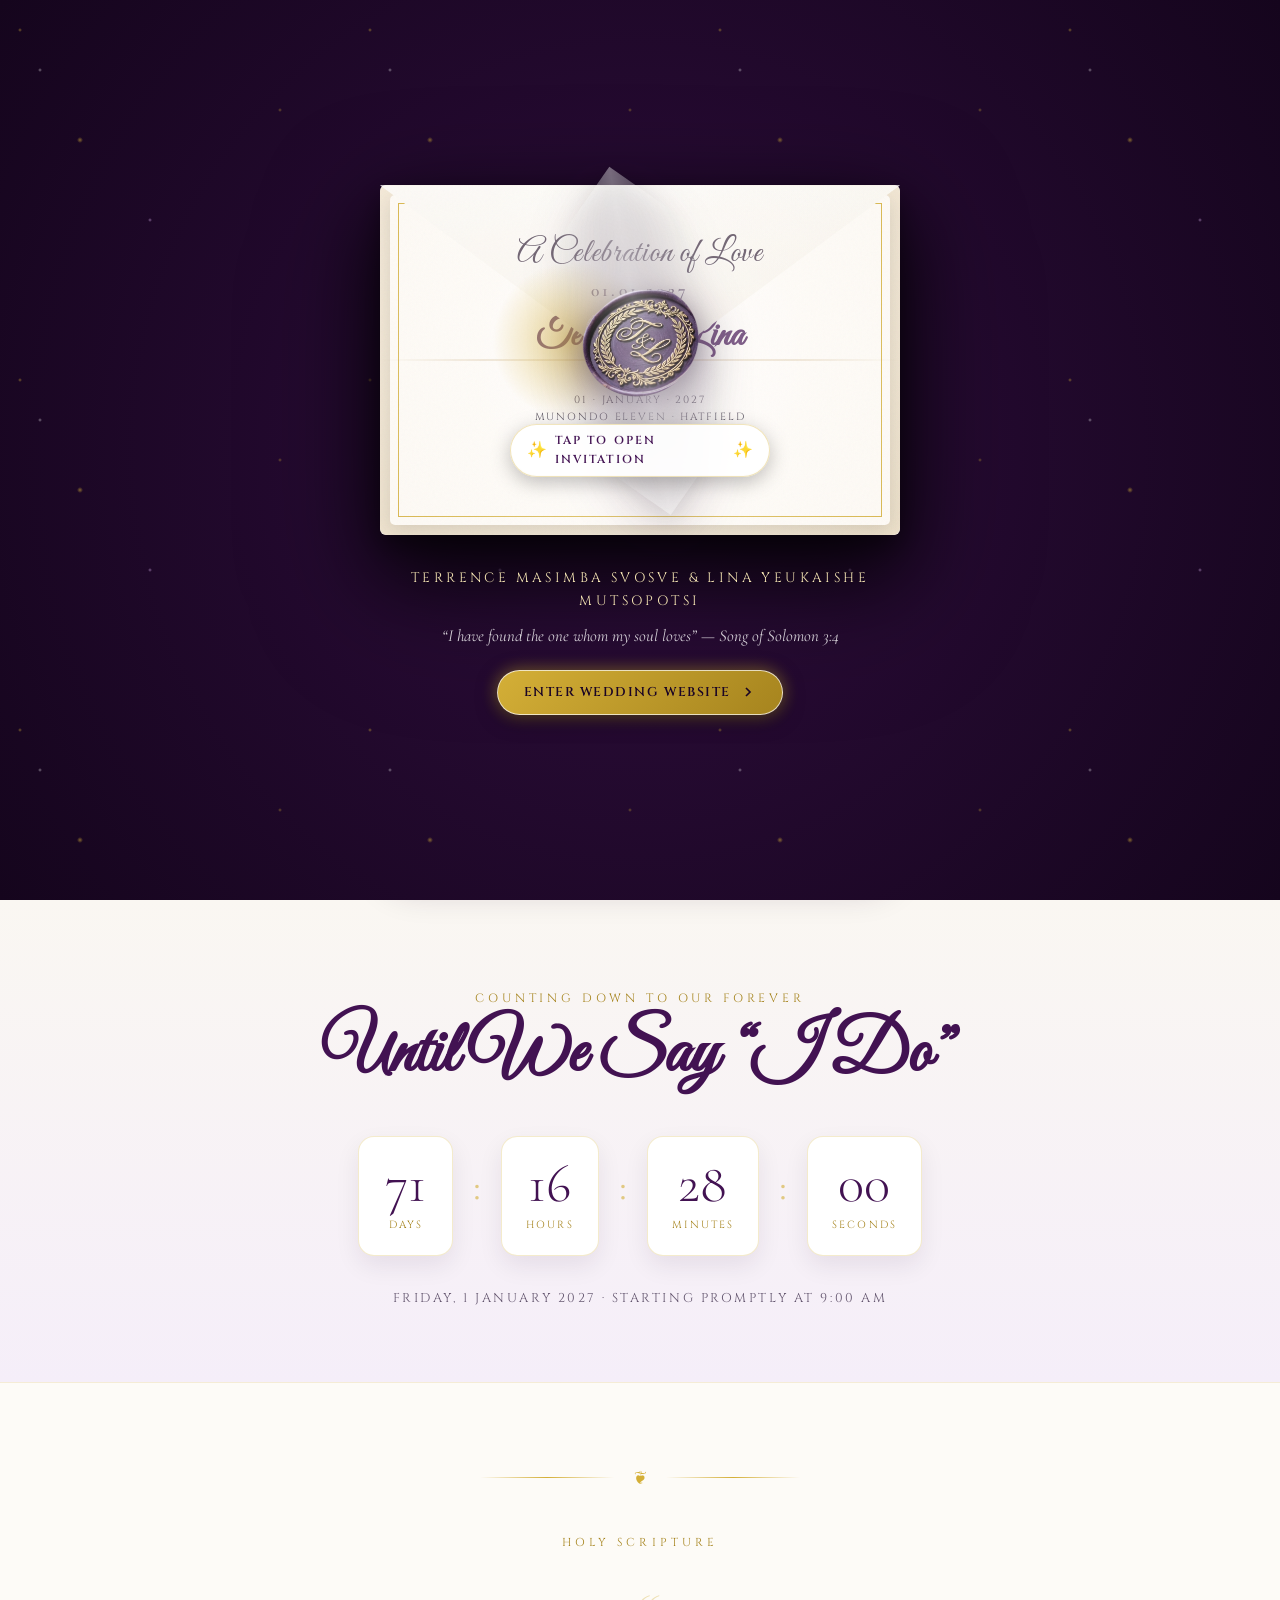
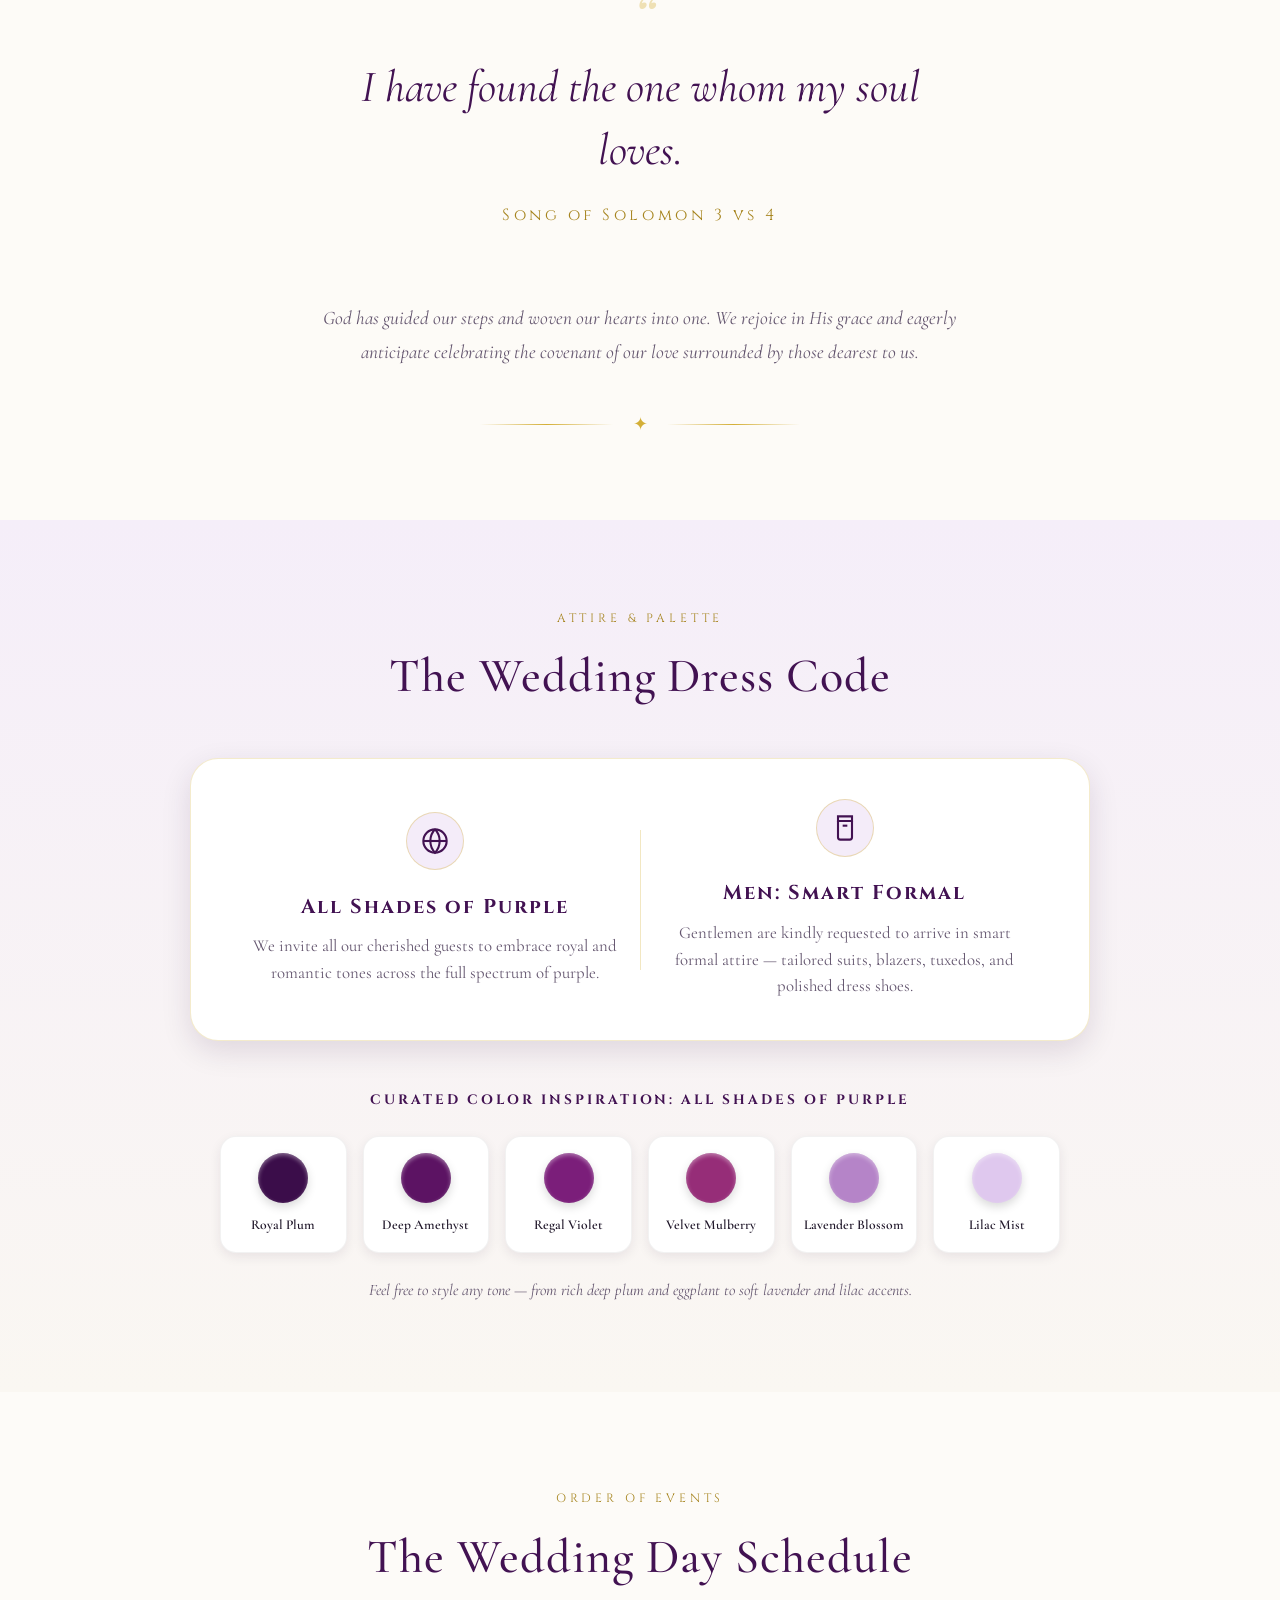
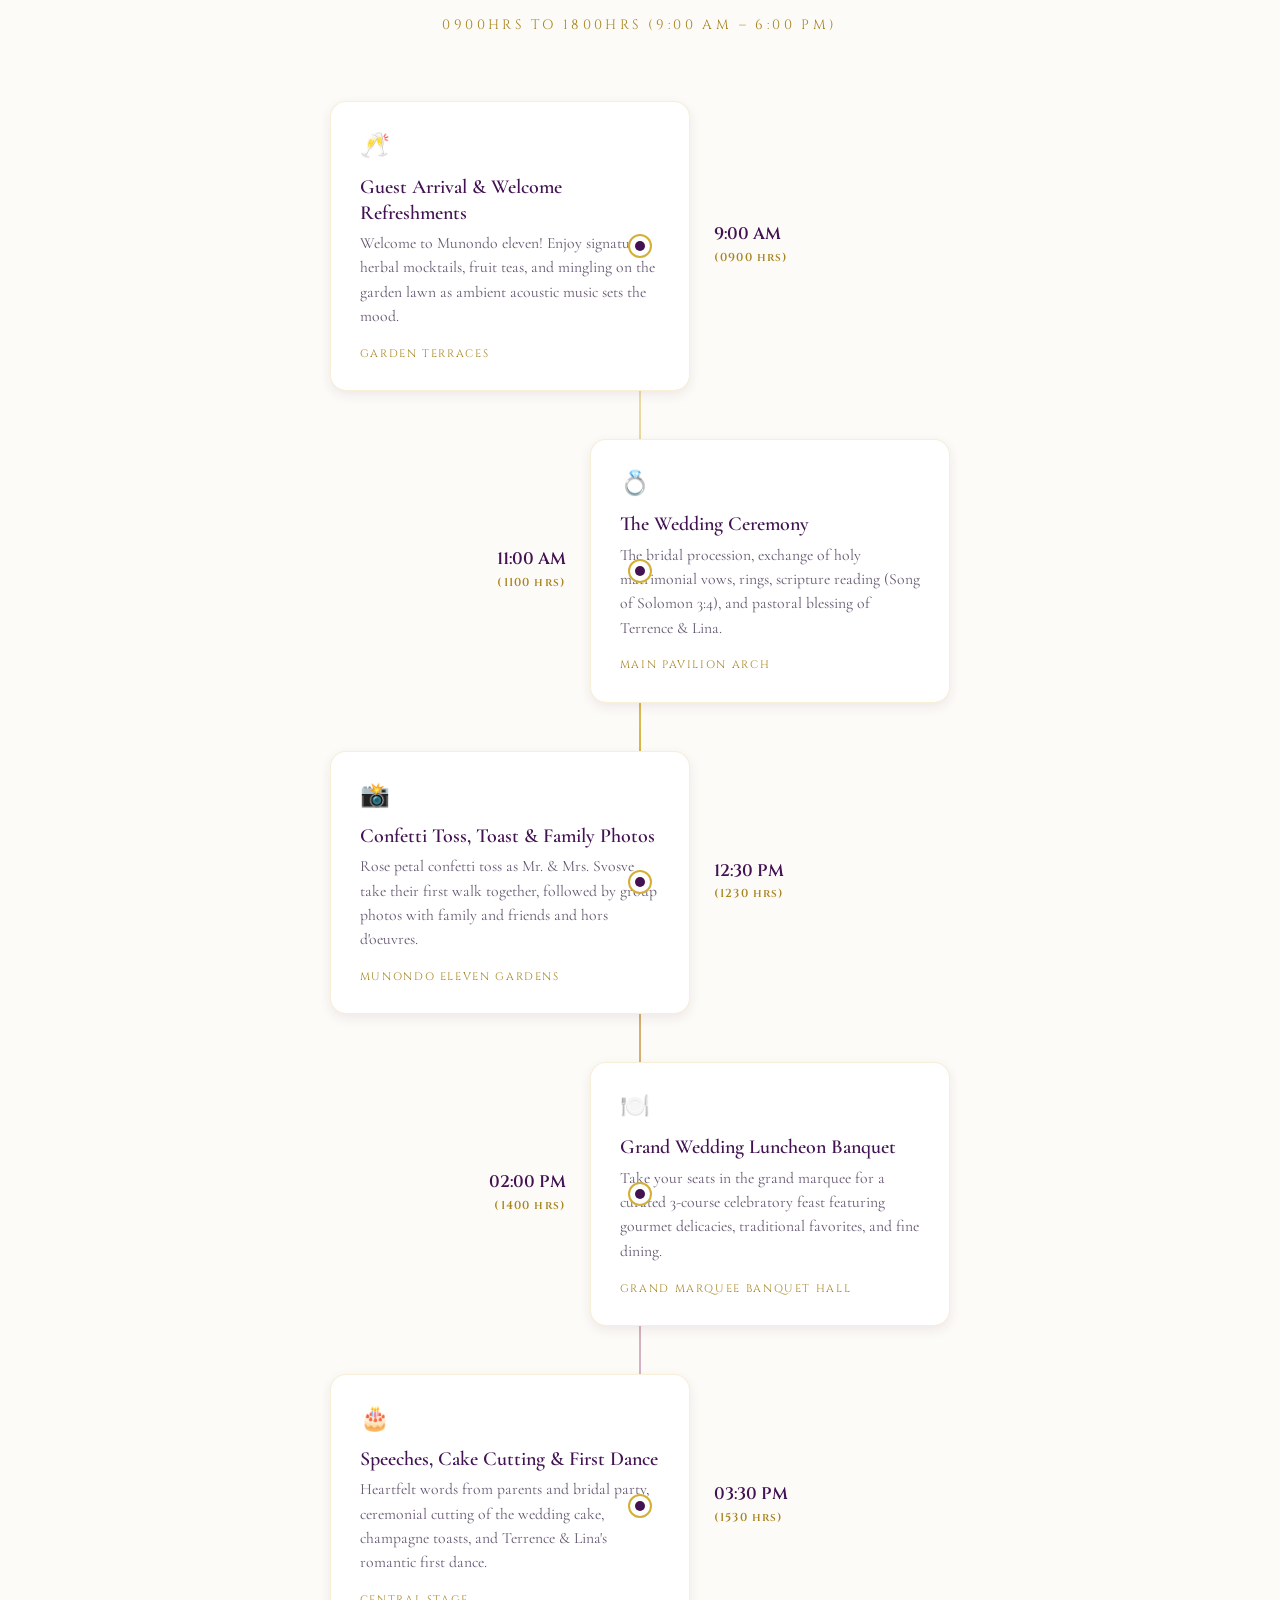
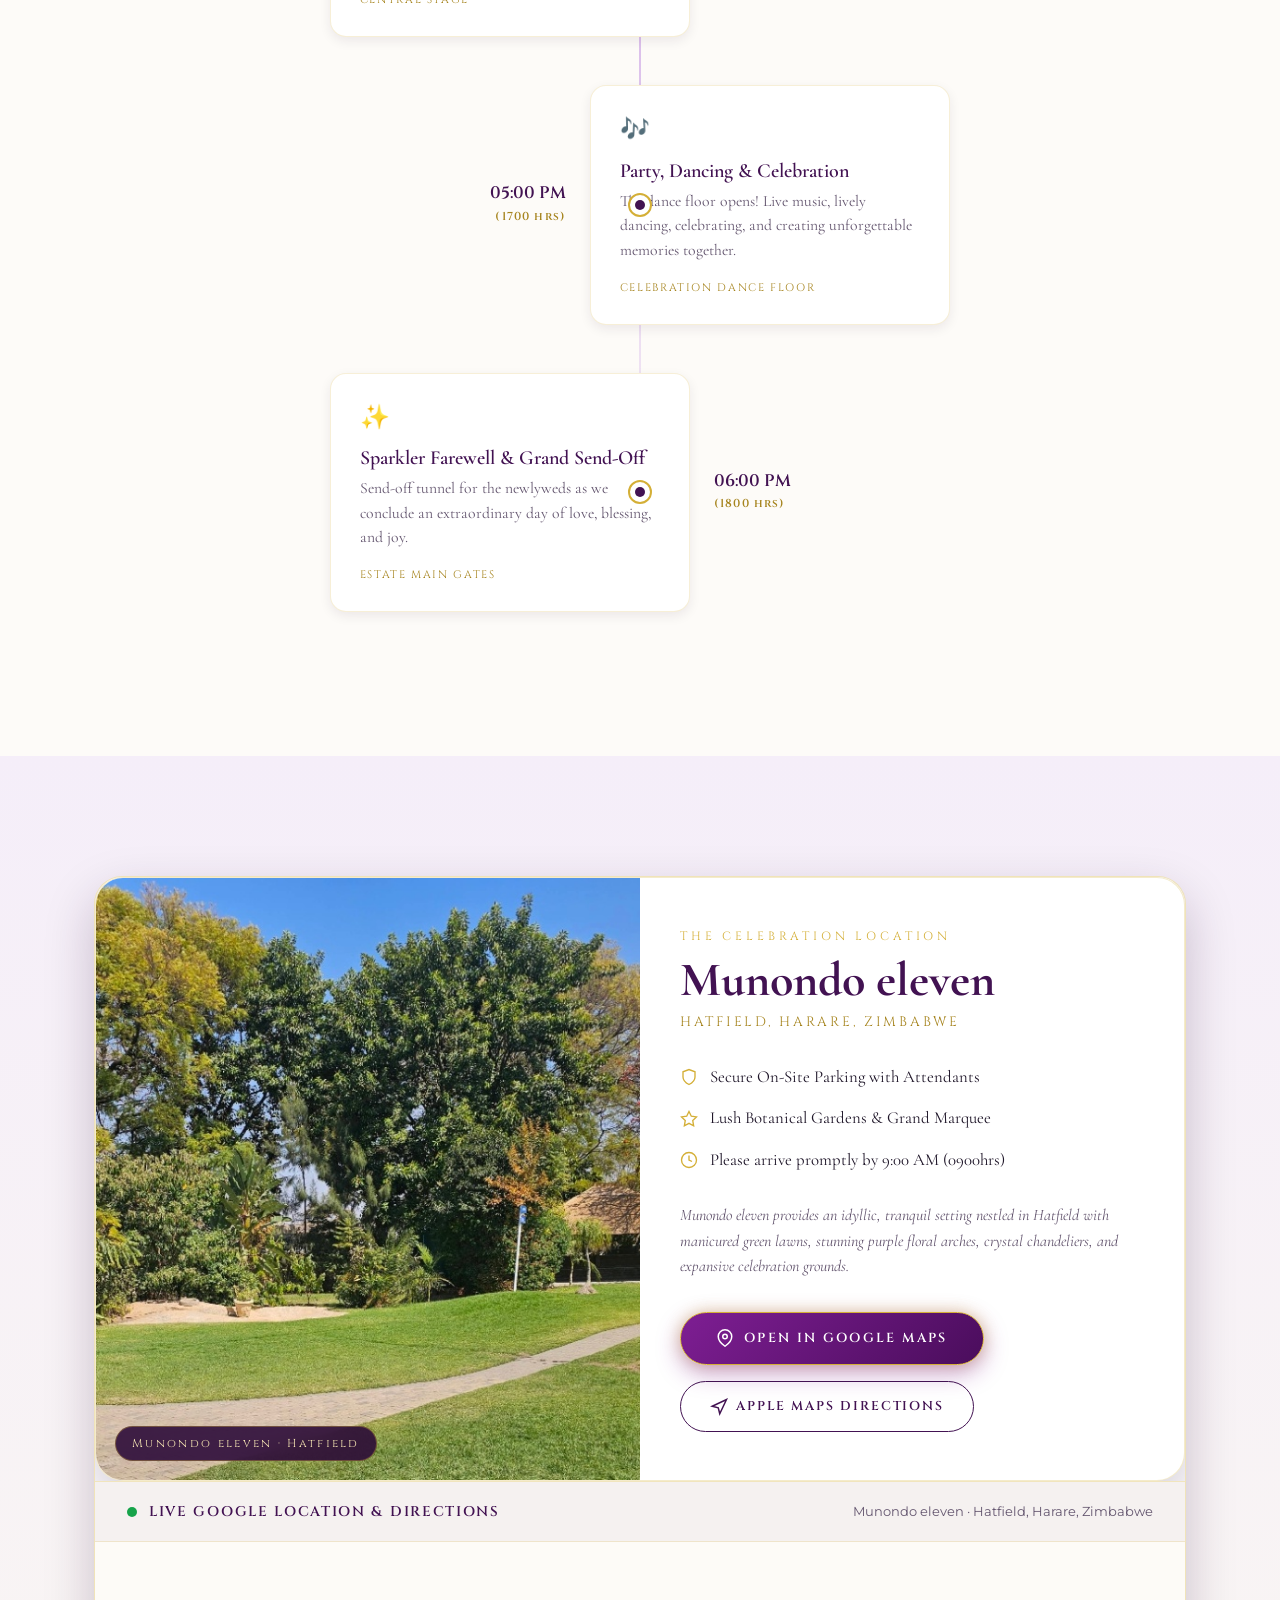
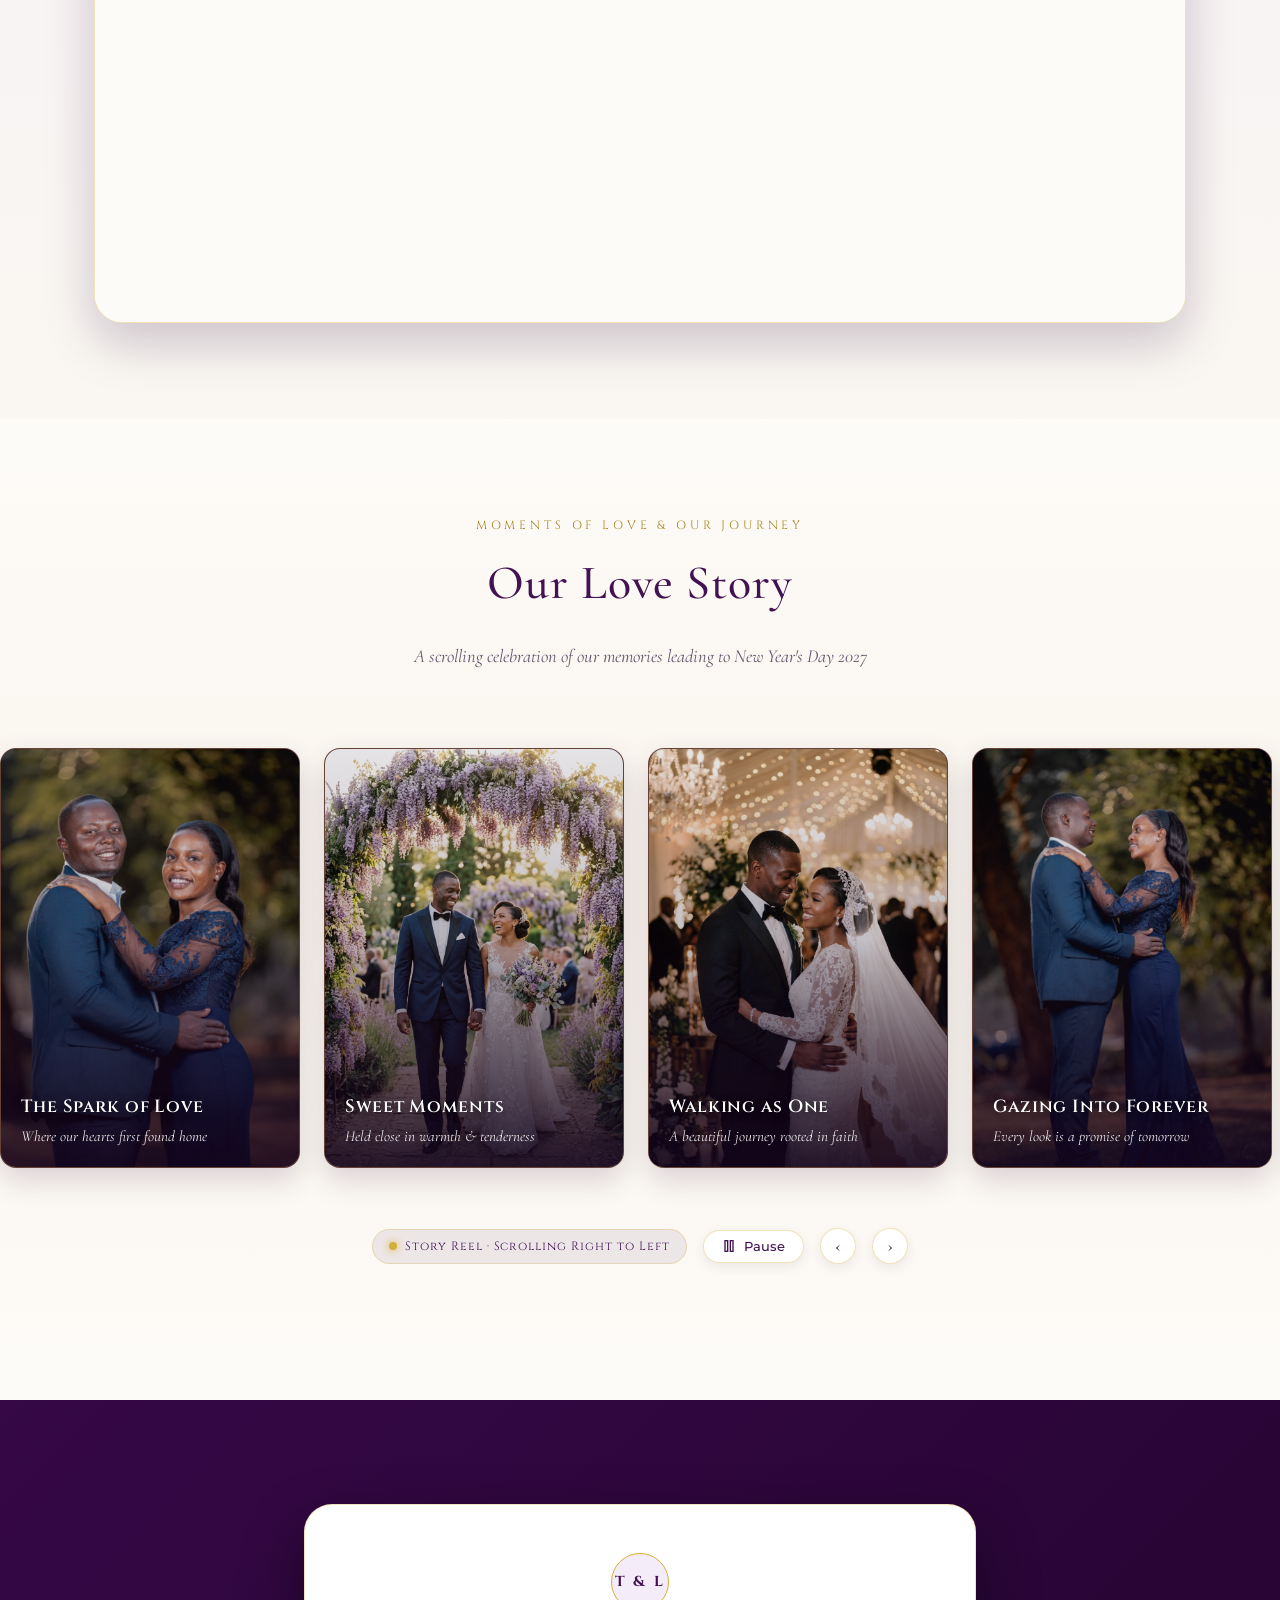
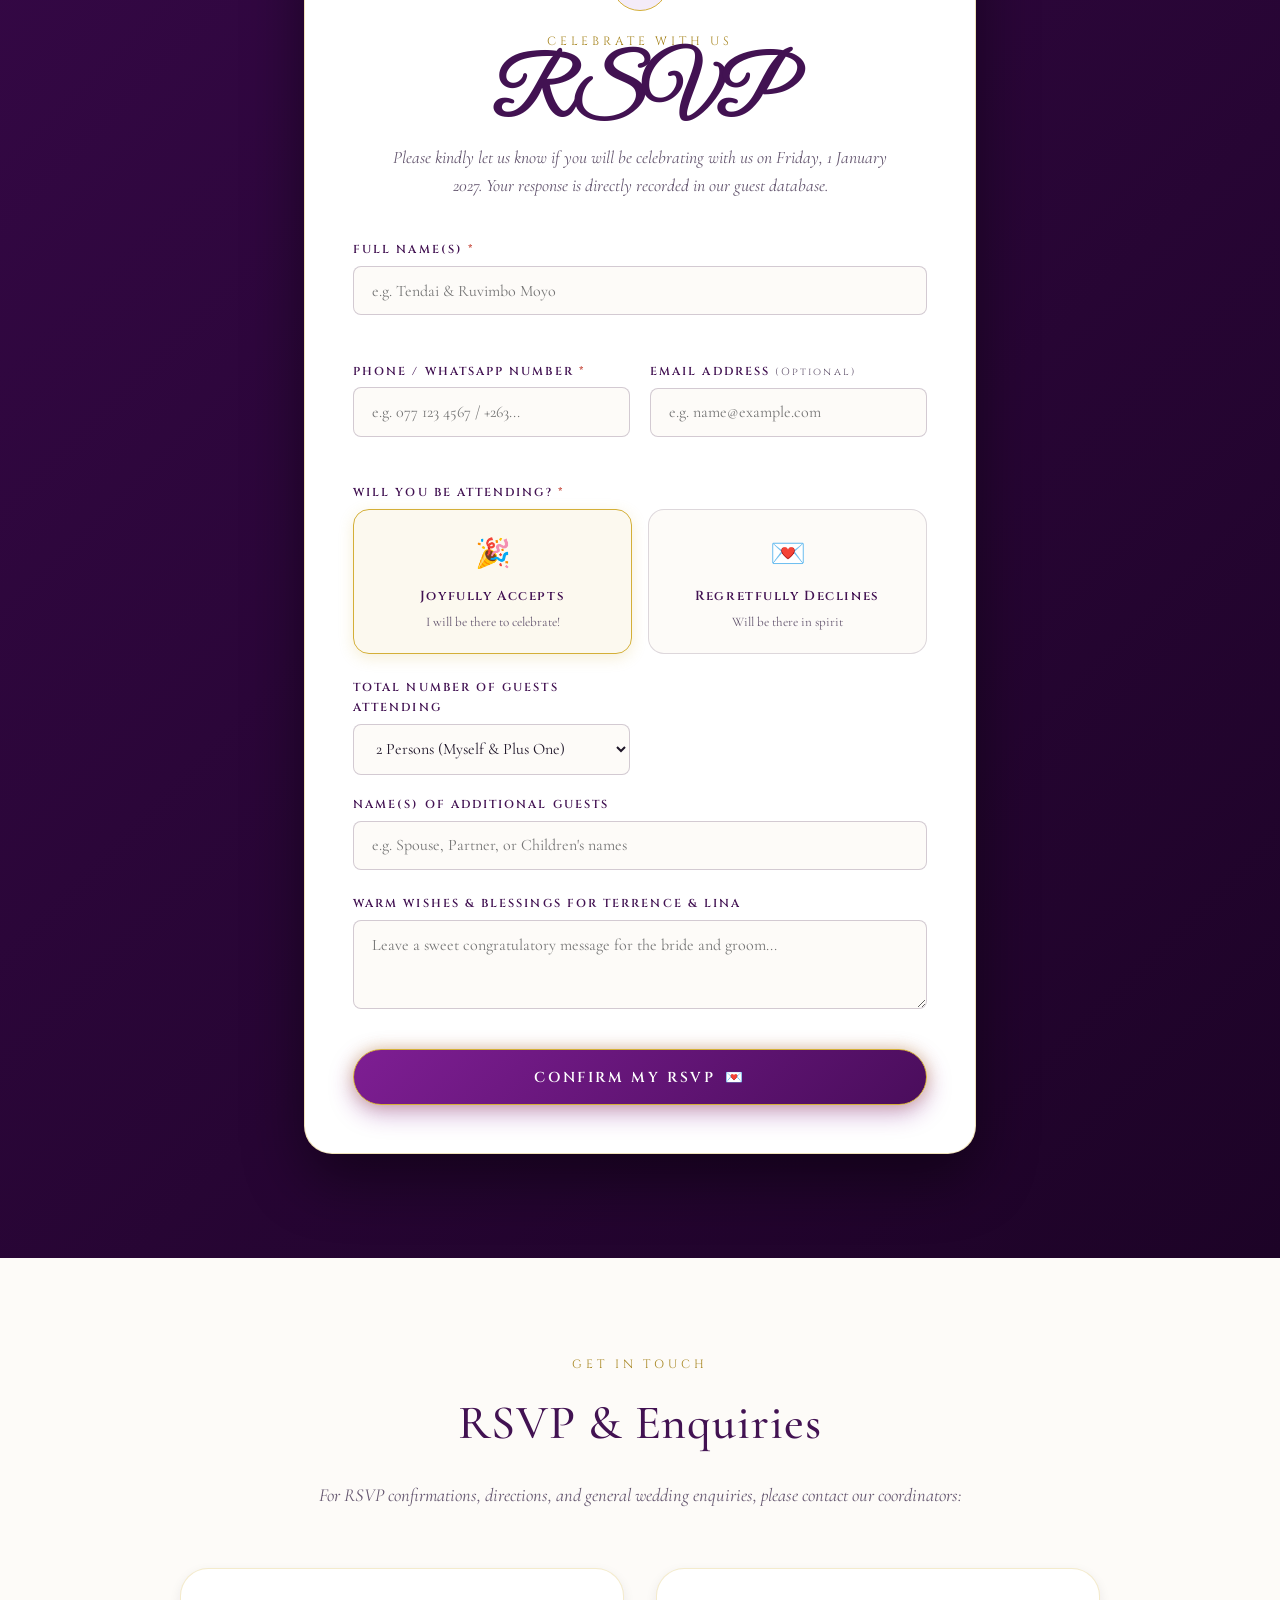
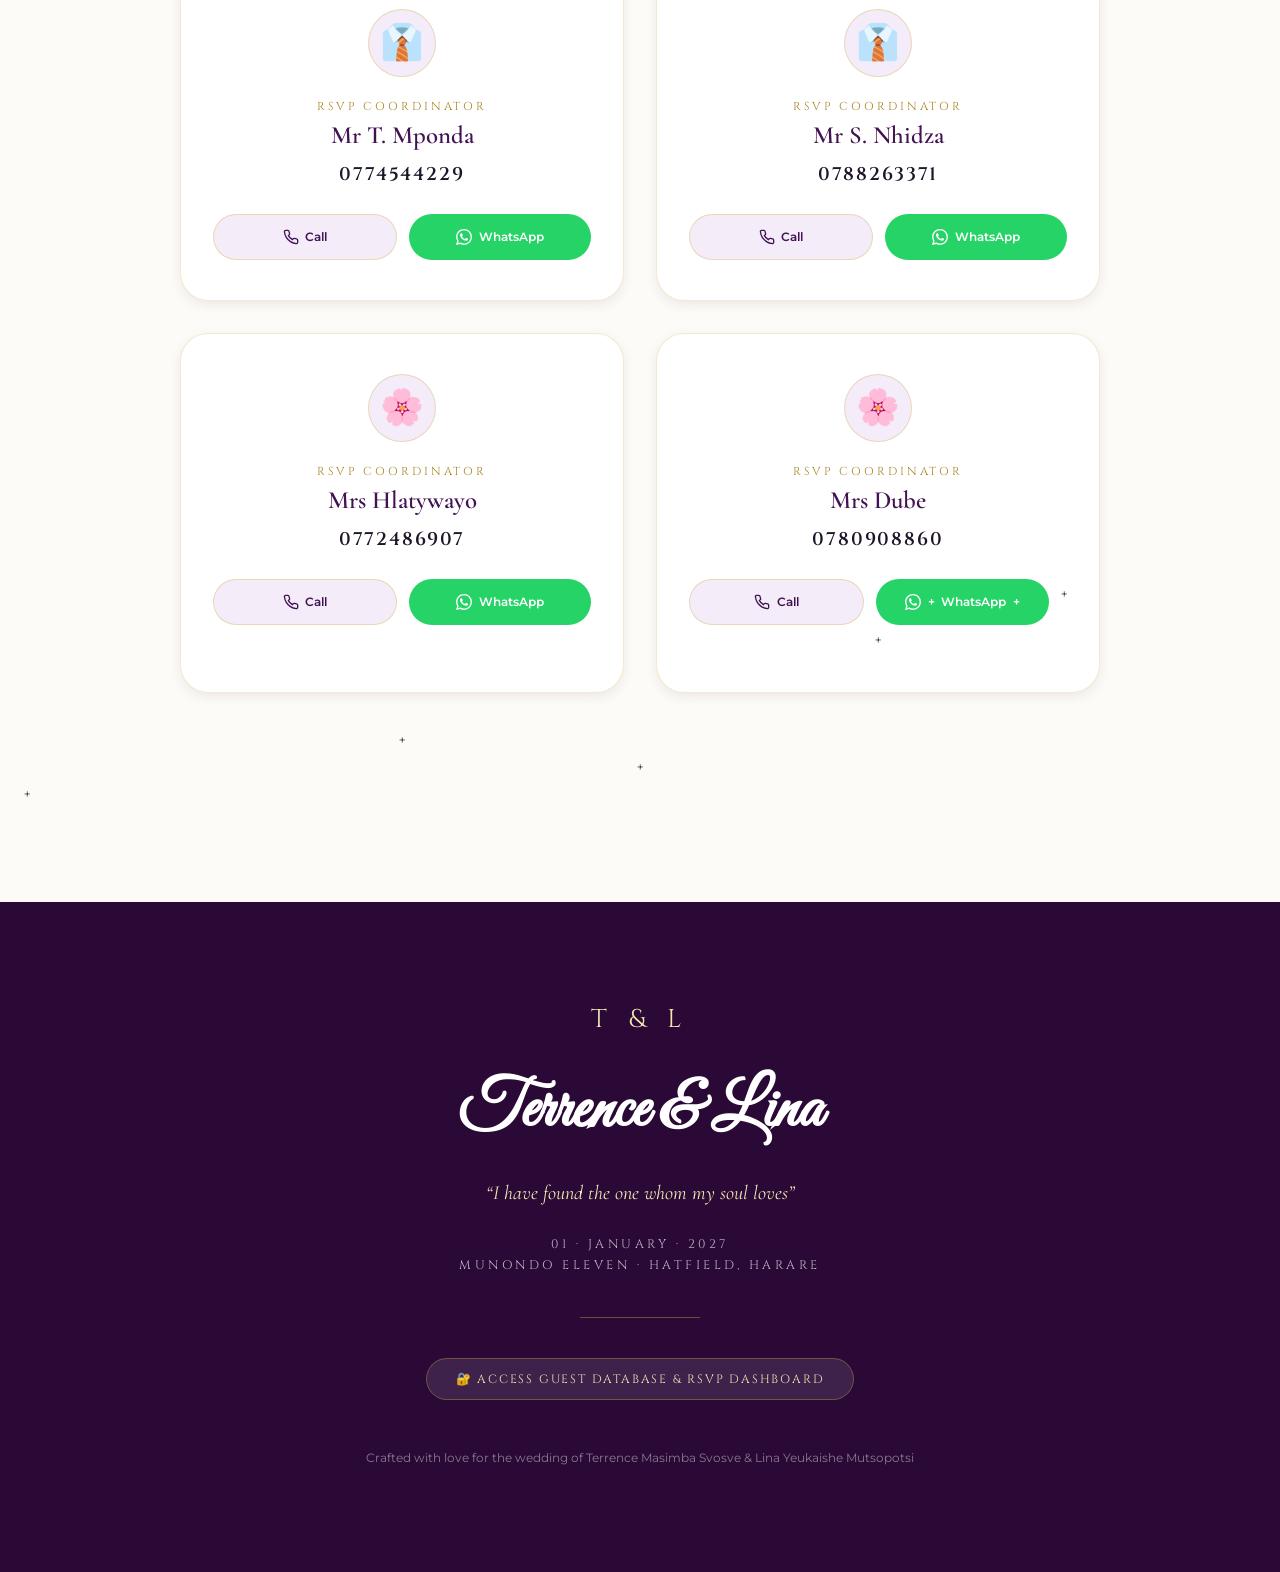
==== commit b0d14613: "Change time to 9AM, add 4 RSVP coordinator contacts with call/WhatsApp buttons, and fix music toggle" ====
--- a/index.html
+++ b/index.html
@@ -131,7 +131,7 @@
       var audio = document.getElementById('weddingAudio');
       var btn = document.getElementById('musicToggleBtn');
       if (!btn || !audio) return;
-      if (!audio.paused && audio.currentTime > 0) {
+      if (!audio.paused) {
         btn.classList.add('playing');
         btn.classList.remove('muted');
         btn.setAttribute('aria-label', 'Mute Wedding Music');
@@ -150,7 +150,6 @@
         e.stopPropagation();
       }
       var audio = document.getElementById('weddingAudio');
-      var btn = document.getElementById('musicToggleBtn');
       if (!audio) return;
       if (audio.paused) {
         audio.volume = 0.6;
@@ -177,16 +176,12 @@
 
     document.addEventListener('DOMContentLoaded', function() {
       var audio = document.getElementById('weddingAudio');
-      var btn = document.getElementById('musicToggleBtn');
       if (audio) {
         audio.addEventListener('play', syncMusicButtonUI);
         audio.addEventListener('playing', syncMusicButtonUI);
         audio.addEventListener('pause', syncMusicButtonUI);
         audio.addEventListener('ended', syncMusicButtonUI);
       }
-      if (btn) {
-        btn.addEventListener('click', toggleWeddingMusic);
-      }
     });
   </script>
 </head>
@@ -199,7 +194,7 @@
   </audio>
 
   <!-- FLOATING MUSIC TOGGLE BUTTON -->
-  <button id="musicToggleBtn" class="floating-music-btn muted" onclick="toggleWeddingMusic(event)" aria-label="Toggle Wedding Music" title="Toggle Wedding Music">
+  <button id="musicToggleBtn" class="floating-music-btn muted" aria-label="Toggle Wedding Music" title="Toggle Wedding Music">
     <div class="music-disc-icon">
       <svg class="music-icon-playing" viewBox="0 0 24 24" fill="none" stroke="currentColor" stroke-width="2">
         <path d="M9 18V5l12-2v13"></path>
@@ -548,14 +543,14 @@
       <div class="container text-center">
         <span class="section-pretitle">ORDER OF EVENTS</span>
         <h2 class="section-title-serif">The Wedding Day Schedule</h2>
-        <p class="schedule-summary-tag">1000hrs to 1800hrs (10:00 AM – 6:00 PM)</p>
+        <p class="schedule-summary-tag">0900hrs to 1800hrs (9:00 AM – 6:00 PM)</p>
 
         <div class="timeline-container">
           <div class="timeline-spine"></div>
 
-          <!-- Step 1: 10:00 -->
+          <!-- Step 1: 9:00 -->
           <div class="timeline-event left">
-            <div class="timeline-time-badge">10:00 AM<br><span class="time-24h">(1000 hrs)</span></div>
+            <div class="timeline-time-badge">9:00 AM<br><span class="time-24h">(0900 hrs)</span></div>
             <div class="timeline-marker"><div class="marker-dot"></div></div>
             <div class="timeline-card">
               <div class="card-icon">🥂</div>
@@ -666,7 +661,7 @@
                 </div>
                 <div class="amenity-item">
                   <svg viewBox="0 0 24 24" fill="none" stroke="currentColor" stroke-width="1.8"><circle cx="12" cy="12" r="10"></circle><polyline points="12 6 12 12 16 14"></polyline></svg>
-                  <span>Please arrive promptly by 10:00 AM (1000hrs)</span>
+                  <span>Please arrive promptly by 9:00 AM (0900hrs)</span>
                 </div>
               </div>
 
@@ -991,52 +986,92 @@
     <section class="section-contacts" id="contacts">
       <div class="container text-center">
         <span class="section-pretitle">GET IN TOUCH</span>
-        <h2 class="section-title-serif">Questions &amp; Enquiries</h2>
-        <p class="contacts-subtitle">Feel free to reach out directly to the groom or bride for any assistance</p>
+        <h2 class="section-title-serif">RSVP &amp; Enquiries</h2>
+        <p class="contacts-subtitle">For RSVP confirmations, directions, and general wedding enquiries, please contact our coordinators:</p>
 
         <div class="contacts-grid">
-          <!-- Groom Card -->
-          <div class="contact-card groom-card">
+          <!-- Coordinator 1: Mr T. Mponda -->
+          <div class="contact-card coordinator-card">
             <div class="contact-avatar">
-              <span>🤵</span>
-            </div>
-            <div class="contact-role">THE GROOM</div>
-            <h3 class="contact-name">Terrence Masimba Svosve</h3>
-            <p class="contact-phone-display">0772936488</p>
+              <span>👔</span>
+            </div>
+            <div class="contact-role">RSVP COORDINATOR</div>
+            <h3 class="contact-name">Mr T. Mponda</h3>
+            <p class="contact-phone-display">0774544229</p>
             <div class="contact-buttons-row">
-              <a href="tel:0772936488" class="contact-btn call-btn" title="Call Terrence">
+              <a href="tel:0774544229" class="contact-btn call-btn" title="Call Mr T. Mponda">
                 <svg viewBox="0 0 24 24" fill="none" stroke="currentColor" stroke-width="2"><path d="M22 16.92v3a2 2 0 0 1-2.18 2 19.79 19.79 0 0 1-8.63-3.07 19.5 19.5 0 0 1-6-6 19.79 19.79 0 0 1-3.07-8.67A2 2 0 0 1 4.11 2h3a2 2 0 0 1 2 1.72 12.84 12.84 0 0 0 .7 2.81 2 2 0 0 1-.45 2.11L8.09 9.91a16 16 0 0 0 6 6l1.27-1.27a2 2 0 0 1 2.11-.45 12.84 12.84 0 0 0 2.81.7A2 2 0 0 1 22 16.92z"></path></svg>
-                <span>Call Groom</span>
+                <span>Call</span>
               </a>
-              <a href="https://wa.me/263772936488?text=Hi%20Terrence,%20regarding%20the%20wedding..." target="_blank" rel="noopener noreferrer" class="contact-btn whatsapp-btn" title="WhatsApp Terrence">
+              <a href="https://wa.me/263774544229?text=Hi%20Mr%20Mponda,%20regarding%20Terrence%20%26%20Lina%27s%20Wedding%20RSVP..." target="_blank" rel="noopener noreferrer" class="contact-btn whatsapp-btn" title="WhatsApp Mr T. Mponda">
                 <svg viewBox="0 0 24 24" fill="currentColor"><path d="M17.472 14.382c-.297-.149-1.758-.867-2.03-.967-.273-.099-.471-.148-.67.15-.197.297-.767.966-.94 1.164-.173.199-.347.223-.644.075-.297-.15-1.255-.463-2.39-1.475-.883-.788-1.48-1.761-1.653-2.059-.173-.297-.018-.458.13-.606.134-.133.298-.347.446-.52.149-.174.198-.298.298-.497.099-.198.05-.371-.025-.52-.075-.149-.669-1.612-.916-2.207-.242-.579-.487-.5-.669-.51-.173-.008-.371-.01-.57-.01-.198 0-.52.074-.792.372s-1.04 1.016-1.04 2.479 1.065 2.876 1.213 3.074c.149.198 2.096 3.2 5.077 4.487.709.306 1.262.489 1.694.625.712.227 1.36.195 1.871.118.571-.085 1.758-.719 2.006-1.413.248-.694.248-1.289.173-1.413-.074-.124-.272-.198-.57-.347m-5.421 7.403h-.004a9.87 9.87 0 01-5.031-1.378l-.361-.214-3.741.982.998-3.648-.235-.374a9.86 9.86 0 01-1.51-5.26c.001-5.45 4.436-9.884 9.888-9.884 2.64 0 5.122 1.03 6.988 2.898a9.825 9.825 0 012.893 6.994c-.003 5.45-4.437 9.884-9.885 9.884m8.413-18.297A11.815 11.815 0 0012.05 0C5.495 0 .16 5.335.157 11.892c0 2.096.547 4.142 1.588 5.945L.057 24l6.305-1.654a11.882 11.882 0 005.683 1.448h.005c6.554 0 11.89-5.335 11.893-11.893a11.821 11.821 0 00-3.48-8.413Z"></path></svg>
-                <span>WhatsApp Groom</span>
+                <span>WhatsApp</span>
               </a>
             </div>
           </div>
 
-          <!-- Bride Card -->
-          <div class="contact-card bride-card">
+          <!-- Coordinator 2: Mr S. Nhidza -->
+          <div class="contact-card coordinator-card">
             <div class="contact-avatar">
-              <span>👰</span>
-            </div>
-            <div class="contact-role">THE BRIDE</div>
-            <h3 class="contact-name">Lina Yeukaishe Mutsopotsi</h3>
-            <p class="contact-phone-display">077777777###</p>
+              <span>👔</span>
+            </div>
+            <div class="contact-role">RSVP COORDINATOR</div>
+            <h3 class="contact-name">Mr S. Nhidza</h3>
+            <p class="contact-phone-display">0788263371</p>
             <div class="contact-buttons-row">
-              <a href="tel:077777777" class="contact-btn call-btn" title="Call Lina">
+              <a href="tel:0788263371" class="contact-btn call-btn" title="Call Mr S. Nhidza">
                 <svg viewBox="0 0 24 24" fill="none" stroke="currentColor" stroke-width="2"><path d="M22 16.92v3a2 2 0 0 1-2.18 2 19.79 19.79 0 0 1-8.63-3.07 19.5 19.5 0 0 1-6-6 19.79 19.79 0 0 1-3.07-8.67A2 2 0 0 1 4.11 2h3a2 2 0 0 1 2 1.72 12.84 12.84 0 0 0 .7 2.81 2 2 0 0 1-.45 2.11L8.09 9.91a16 16 0 0 0 6 6l1.27-1.27a2 2 0 0 1 2.11-.45 12.84 12.84 0 0 0 2.81.7A2 2 0 0 1 22 16.92z"></path></svg>
-                <span>Call Bride</span>
+                <span>Call</span>
               </a>
-              <a href="https://wa.me/263777777777?text=Hi%20Lina,%20regarding%20the%20wedding..." target="_blank" rel="noopener noreferrer" class="contact-btn whatsapp-btn" title="WhatsApp Lina">
+              <a href="https://wa.me/263788263371?text=Hi%20Mr%20Nhidza,%20regarding%20Terrence%20%26%20Lina%27s%20Wedding%20RSVP..." target="_blank" rel="noopener noreferrer" class="contact-btn whatsapp-btn" title="WhatsApp Mr S. Nhidza">
                 <svg viewBox="0 0 24 24" fill="currentColor"><path d="M17.472 14.382c-.297-.149-1.758-.867-2.03-.967-.273-.099-.471-.148-.67.15-.197.297-.767.966-.94 1.164-.173.199-.347.223-.644.075-.297-.15-1.255-.463-2.39-1.475-.883-.788-1.48-1.761-1.653-2.059-.173-.297-.018-.458.13-.606.134-.133.298-.347.446-.52.149-.174.198-.298.298-.497.099-.198.05-.371-.025-.52-.075-.149-.669-1.612-.916-2.207-.242-.579-.487-.5-.669-.51-.173-.008-.371-.01-.57-.01-.198 0-.52.074-.792.372s-1.04 1.016-1.04 2.479 1.065 2.876 1.213 3.074c.149.198 2.096 3.2 5.077 4.487.709.306 1.262.489 1.694.625.712.227 1.36.195 1.871.118.571-.085 1.758-.719 2.006-1.413.248-.694.248-1.289.173-1.413-.074-.124-.272-.198-.57-.347m-5.421 7.403h-.004a9.87 9.87 0 01-5.031-1.378l-.361-.214-3.741.982.998-3.648-.235-.374a9.86 9.86 0 01-1.51-5.26c.001-5.45 4.436-9.884 9.888-9.884 2.64 0 5.122 1.03 6.988 2.898a9.825 9.825 0 012.893 6.994c-.003 5.45-4.437 9.884-9.885 9.884m8.413-18.297A11.815 11.815 0 0012.05 0C5.495 0 .16 5.335.157 11.892c0 2.096.547 4.142 1.588 5.945L.057 24l6.305-1.654a11.882 11.882 0 005.683 1.448h.005c6.554 0 11.89-5.335 11.893-11.893a11.821 11.821 0 00-3.48-8.413Z"></path></svg>
-                <span>WhatsApp Bride</span>
+                <span>WhatsApp</span>
               </a>
             </div>
           </div>
-        </div>
-      </div>
-    </section>
+
+          <!-- Coordinator 3: Mrs Hlatywayo -->
+          <div class="contact-card coordinator-card">
+            <div class="contact-avatar">
+              <span>🌸</span>
+            </div>
+            <div class="contact-role">RSVP COORDINATOR</div>
+            <h3 class="contact-name">Mrs Hlatywayo</h3>
+            <p class="contact-phone-display">0772486907</p>
+            <div class="contact-buttons-row">
+              <a href="tel:0772486907" class="contact-btn call-btn" title="Call Mrs Hlatywayo">
+                <svg viewBox="0 0 24 24" fill="none" stroke="currentColor" stroke-width="2"><path d="M22 16.92v3a2 2 0 0 1-2.18 2 19.79 19.79 0 0 1-8.63-3.07 19.5 19.5 0 0 1-6-6 19.79 19.79 0 0 1-3.07-8.67A2 2 0 0 1 4.11 2h3a2 2 0 0 1 2 1.72 12.84 12.84 0 0 0 .7 2.81 2 2 0 0 1-.45 2.11L8.09 9.91a16 16 0 0 0 6 6l1.27-1.27a2 2 0 0 1 2.11-.45 12.84 12.84 0 0 0 2.81.7A2 2 0 0 1 22 16.92z"></path></svg>
+                <span>Call</span>
+              </a>
+              <a href="https://wa.me/263772486907?text=Hi%20Mrs%20Hlatywayo,%20regarding%20Terrence%20%26%20Lina%27s%20Wedding%20RSVP..." target="_blank" rel="noopener noreferrer" class="contact-btn whatsapp-btn" title="WhatsApp Mrs Hlatywayo">
+                <svg viewBox="0 0 24 24" fill="currentColor"><path d="M17.472 14.382c-.297-.149-1.758-.867-2.03-.967-.273-.099-.471-.148-.67.15-.197.297-.767.966-.94 1.164-.173.199-.347.223-.644.075-.297-.15-1.255-.463-2.39-1.475-.883-.788-1.48-1.761-1.653-2.059-.173-.297-.018-.458.13-.606.134-.133.298-.347.446-.52.149-.174.198-.298.298-.497.099-.198.05-.371-.025-.52-.075-.149-.669-1.612-.916-2.207-.242-.579-.487-.5-.669-.51-.173-.008-.371-.01-.57-.01-.198 0-.52.074-.792.372s-1.04 1.016-1.04 2.479 1.065 2.876 1.213 3.074c.149.198 2.096 3.2 5.077 4.487.709.306 1.262.489 1.694.625.712.227 1.36.195 1.871.118.571-.085 1.758-.719 2.006-1.413.248-.694.248-1.289.173-1.413-.074-.124-.272-.198-.57-.347m-5.421 7.403h-.004a9.87 9.87 0 01-5.031-1.378l-.361-.214-3.741.982.998-3.648-.235-.374a9.86 9.86 0 01-1.51-5.26c.001-5.45 4.436-9.884 9.888-9.884 2.64 0 5.122 1.03 6.988 2.898a9.825 9.825 0 012.893 6.994c-.003 5.45-4.437 9.884-9.885 9.884m8.413-18.297A11.815 11.815 0 0012.05 0C5.495 0 .16 5.335.157 11.892c0 2.096.547 4.142 1.588 5.945L.057 24l6.305-1.654a11.882 11.882 0 005.683 1.448h.005c6.554 0 11.89-5.335 11.893-11.893a11.821 11.821 0 00-3.48-8.413Z"></path></svg>
+                <span>WhatsApp</span>
+              </a>
+            </div>
+          </div>
+
+          <!-- Coordinator 4: Mrs Dube -->
+          <div class="contact-card coordinator-card">
+            <div class="contact-avatar">
+              <span>🌸</span>
+            </div>
+            <div class="contact-role">RSVP COORDINATOR</div>
+            <h3 class="contact-name">Mrs Dube</h3>
+            <p class="contact-phone-display">0780908860</p>
+            <div class="contact-buttons-row">
+              <a href="tel:0780908860" class="contact-btn call-btn" title="Call Mrs Dube">
+                <svg viewBox="0 0 24 24" fill="none" stroke="currentColor" stroke-width="2"><path d="M22 16.92v3a2 2 0 0 1-2.18 2 19.79 19.79 0 0 1-8.63-3.07 19.5 19.5 0 0 1-6-6 19.79 19.79 0 0 1-3.07-8.67A2 2 0 0 1 4.11 2h3a2 2 0 0 1 2 1.72 12.84 12.84 0 0 0 .7 2.81 2 2 0 0 1-.45 2.11L8.09 9.91a16 16 0 0 0 6 6l1.27-1.27a2 2 0 0 1 2.11-.45 12.84 12.84 0 0 0 2.81.7A2 2 0 0 1 22 16.92z"></path></svg>
+                <span>Call</span>
+              </a>
+              <a href="https://wa.me/263780908860?text=Hi%20Mrs%20Dube,%20regarding%20Terrence%20%26%20Lina%27s%20Wedding%20RSVP..." target="_blank" rel="noopener noreferrer" class="contact-btn whatsapp-btn" title="WhatsApp Mrs Dube">
+                <svg viewBox="0 0 24 24" fill="currentColor"><path d="M17.472 14.382c-.297-.149-1.758-.867-2.03-.967-.273-.099-.471-.148-.67.15-.197.297-.767.966-.94 1.164-.173.199-.347.223-.644.075-.297-.15-1.255-.463-2.39-1.475-.883-.788-1.48-1.761-1.653-2.059-.173-.297-.018-.458.13-.606.134-.133.298-.347.446-.52.149-.174.198-.298.298-.497.099-.198.05-.371-.025-.52-.075-.149-.669-1.612-.916-2.207-.242-.579-.487-.5-.669-.51-.173-.008-.371-.01-.57-.01-.198 0-.52.074-.792.372s-1.04 1.016-1.04 2.479 1.065 2.876 1.213 3.074c.149.198 2.096 3.2 5.077 4.487.709.306 1.262.489 1.694.625.712.227 1.36.195 1.871.118.571-.085 1.758-.719 2.006-1.413.248-.694.248-1.289.173-1.413-.074-.124-.272-.198-.57-.347m-5.421 7.403h-.004a9.87 9.87 0 01-5.031-1.378l-.361-.214-3.741.982.998-3.648-.235-.374a9.86 9.86 0 01-1.51-5.26c.001-5.45 4.436-9.884 9.888-9.884 2.64 0 5.122 1.03 6.988 2.898a9.825 9.825 0 012.893 6.994c-.003 5.45-4.437 9.884-9.885 9.884m8.413-18.297A11.815 11.815 0 0012.05 0C5.495 0 .16 5.335.157 11.892c0 2.096.547 4.142 1.588 5.945L.057 24l6.305-1.654a11.882 11.882 0 005.683 1.448h.005c6.554 0 11.89-5.335 11.893-11.893a11.821 11.821 0 00-3.48-8.413Z"></path></svg>
++                <span>WhatsApp</span>
++              </a>
++            </div>
++          </div>
++        </div>
++      </div>
++    </section>
 
     <!-- ==================== FOOTER ==================== -->
     <footer class="wedding-footer">
--- a/style.css
+++ b/style.css
@@ -762,44 +762,34 @@
   color: #FFFFFF;
 }
 
-/* Layer 1: Ambient background blur fills widescreen display with warm golden garden glow */
+/* Full-bleed hero background covering entire first page in pristine resolution */
 .hero-backdrop-ambience {
-  position: absolute;
-  inset: -30px;
-  background-size: cover;
-  background-position: center 25%;
-  background-repeat: no-repeat;
-  filter: blur(40px) brightness(0.65) saturate(1.2);
-  transform: scale(1.1);
-  z-index: 1;
-}
-
-/* Layer 2: High-resolution centered couple photo with natural proportions (NO extreme zoom into faces) */
+  display: none;
+}
+
 .hero-backdrop-crisp {
   position: absolute;
   inset: 0;
-  max-width: 1050px;
-  margin: 0 auto;
+  width: 100%;
+  height: 100%;
   background-size: cover;
-  background-position: center 18%;
+  background-position: center 20%;
   background-repeat: no-repeat;
-  z-index: 2;
-  -webkit-mask-image: radial-gradient(ellipse at 50% 40%, rgba(0, 0, 0, 1) 45%, rgba(0, 0, 0, 0) 95%);
-  mask-image: radial-gradient(ellipse at 50% 40%, rgba(0, 0, 0, 1) 45%, rgba(0, 0, 0, 0) 95%);
-}
-
-/* Layer 3: Atmospheric scrim preserving brightness while ensuring text readability */
+  z-index: 1;
+}
+
+/* Atmospheric scrim preserving image brightness while ensuring text readability */
 .hero-photo-scrim {
   position: absolute;
   inset: 0;
   background: linear-gradient(
     180deg,
-    rgba(20, 4, 28, 0.42) 0%,
-    rgba(20, 4, 28, 0.15) 35%,
-    rgba(20, 4, 28, 0.55) 85%,
+    rgba(20, 4, 28, 0.40) 0%,
+    rgba(20, 4, 28, 0.12) 35%,
+    rgba(20, 4, 28, 0.50) 80%,
     rgba(15, 2, 22, 0.85) 100%
   );
-  z-index: 3;
+  z-index: 2;
   pointer-events: none;
 }
 
@@ -1842,24 +1832,11 @@
   overflow: hidden;
 }
 
-/* Gradient edge fades for cinematic depth */
+/* Story reel edge fades disabled (clean edge-to-edge view without whitish haze) */
 .love-story-reel-wrap::before,
 .love-story-reel-wrap::after {
-  content: '';
-  position: absolute;
-  top: 0;
-  bottom: 0;
-  width: 120px;
-  z-index: 10;
-  pointer-events: none;
-}
-.love-story-reel-wrap::before {
-  left: 0;
-  background: linear-gradient(90deg, #FAF5ED 0%, rgba(250, 245, 237, 0) 100%);
-}
-.love-story-reel-wrap::after {
-  right: 0;
-  background: linear-gradient(270deg, #FAF5ED 0%, rgba(250, 245, 237, 0) 100%);
+  display: none !important;
+  content: none !important;
 }
 
 .love-story-track {
@@ -2555,7 +2532,7 @@
   display: grid;
   grid-template-columns: 1fr 1fr;
   gap: 2rem;
-  max-width: 820px;
+  max-width: 920px;
   margin: 0 auto;
 }
 
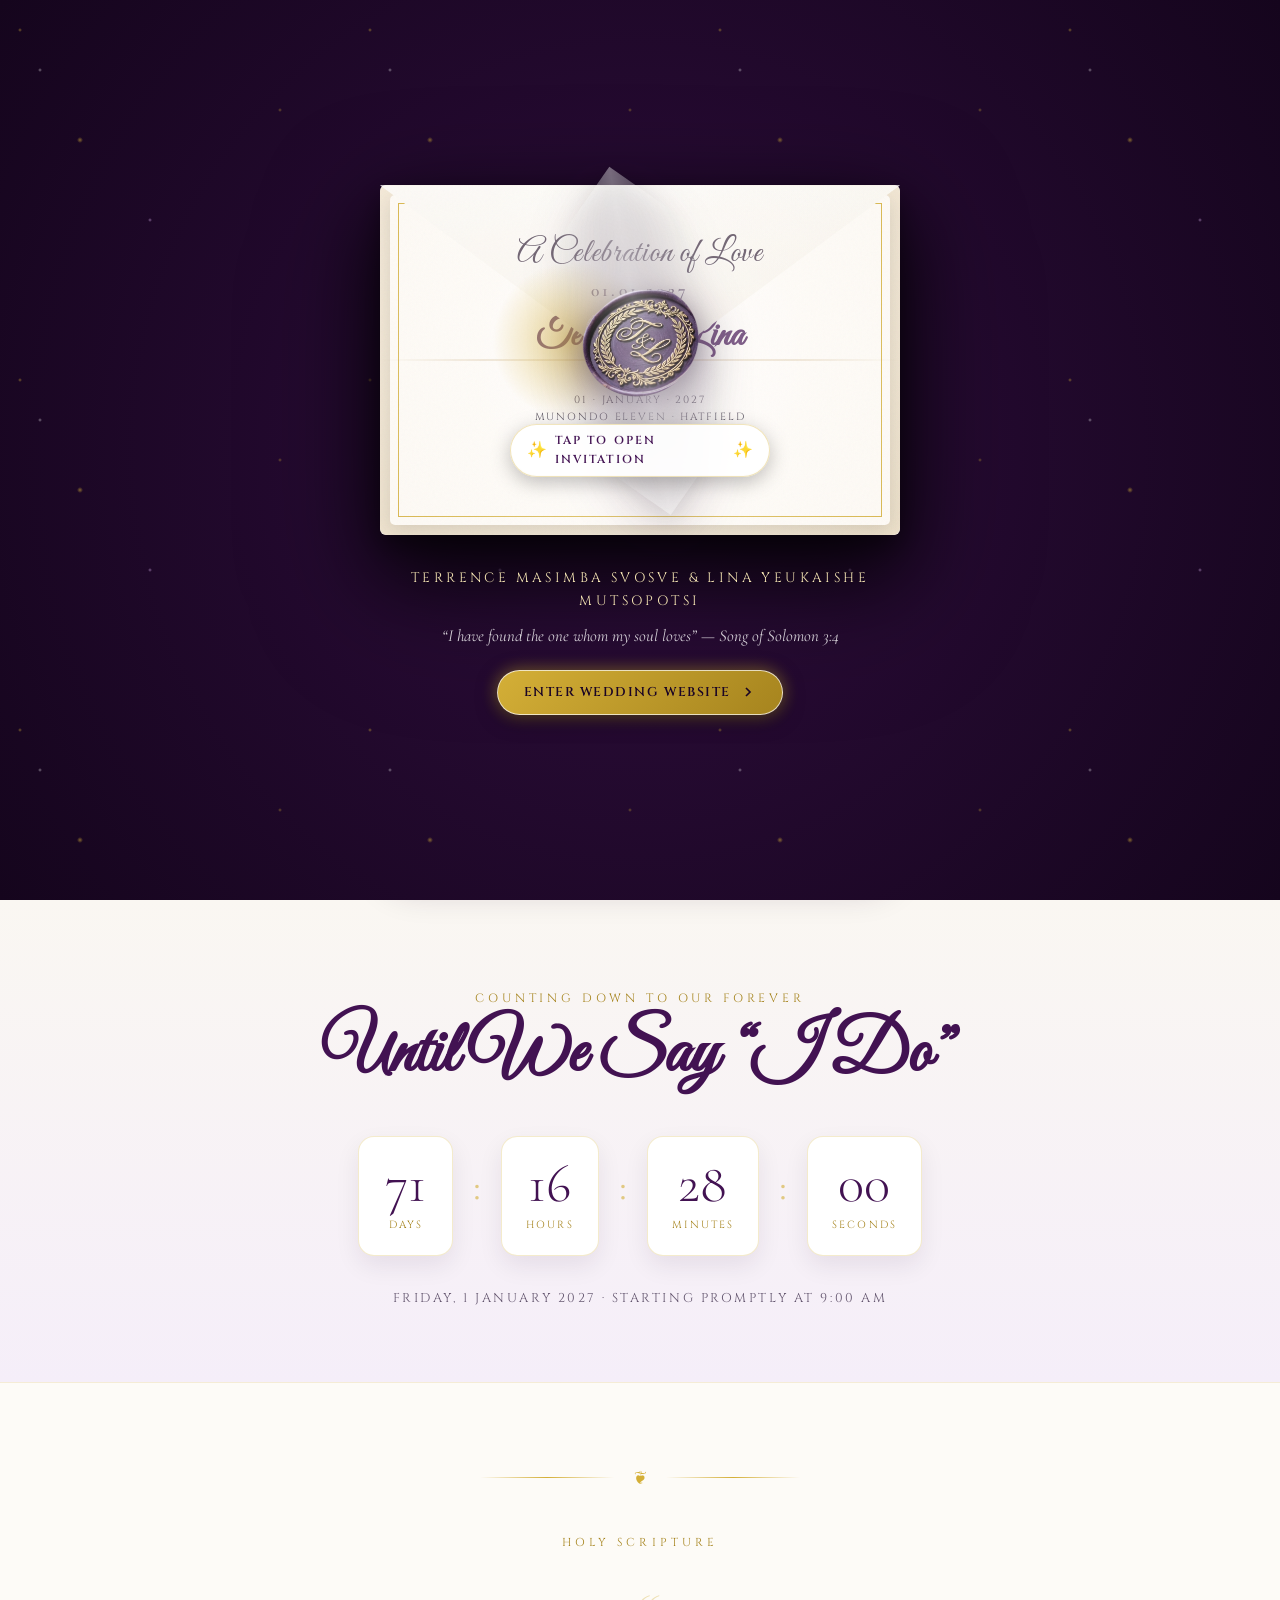
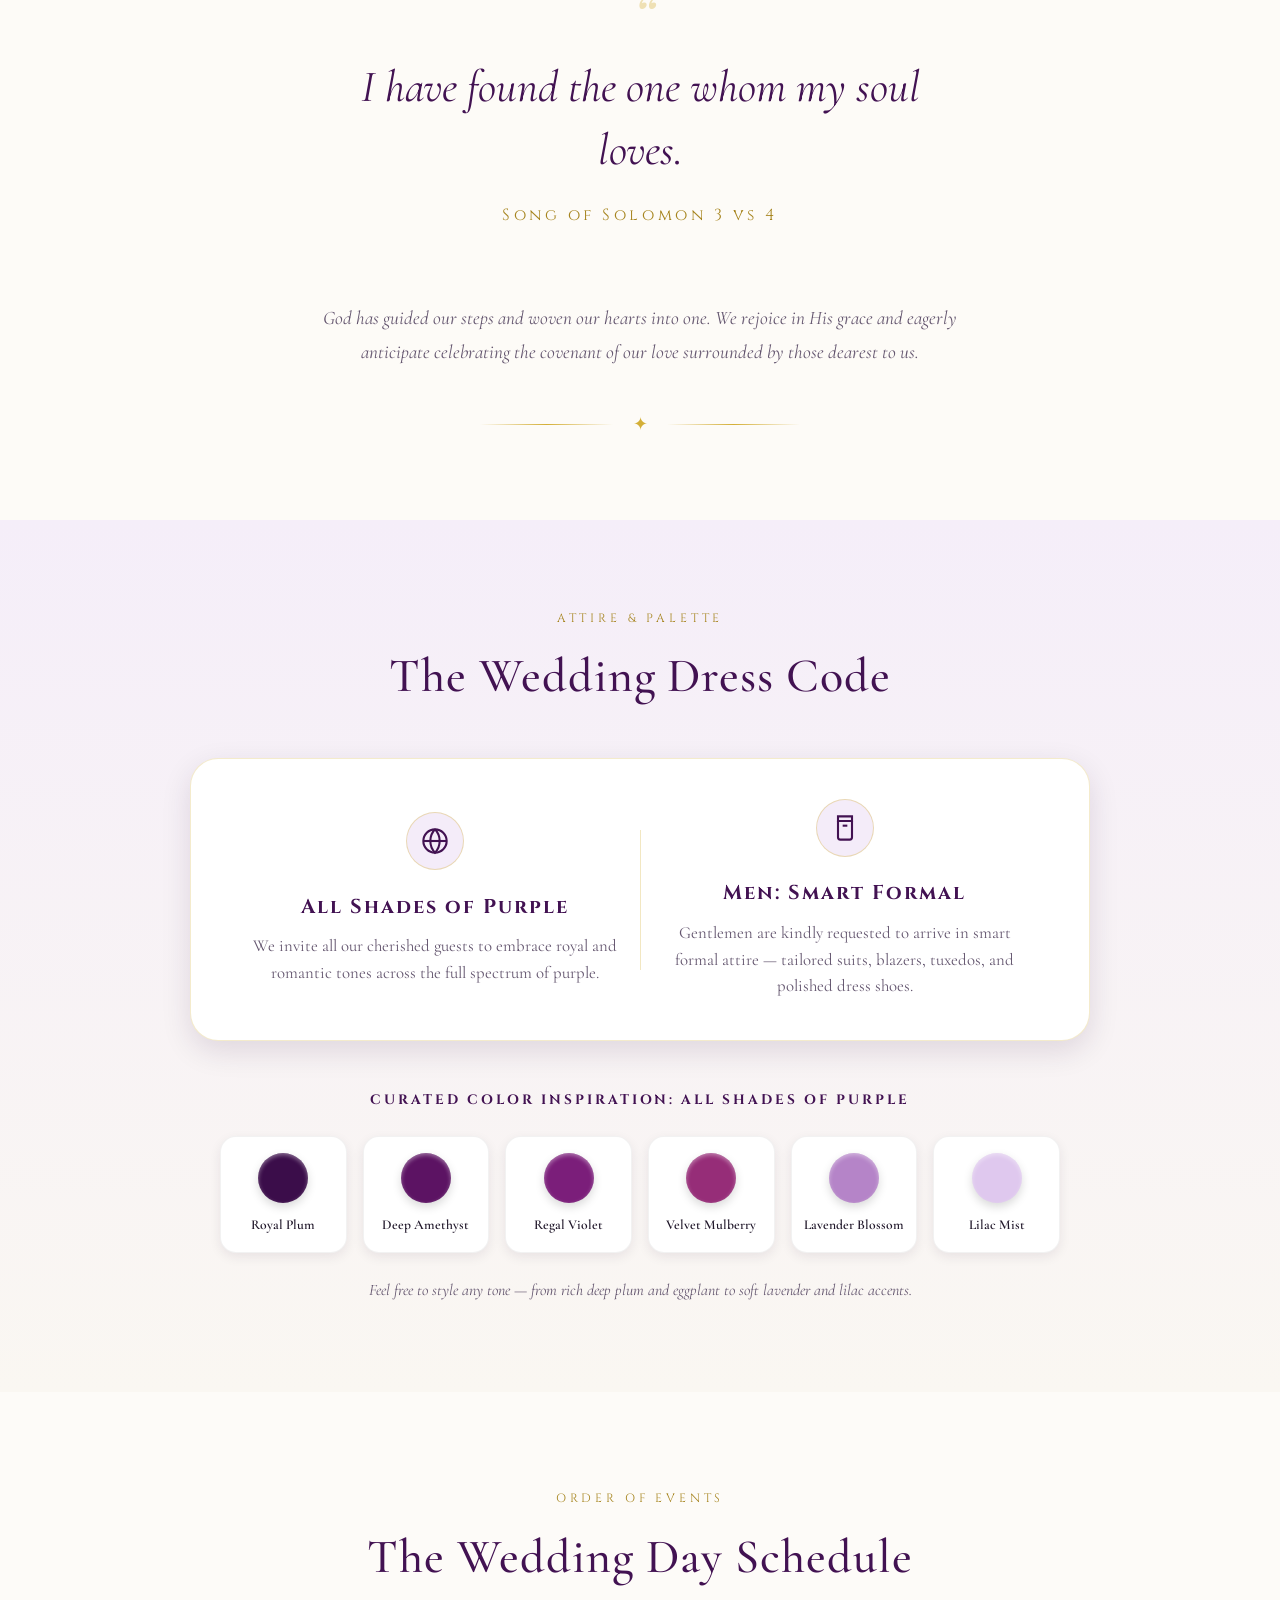
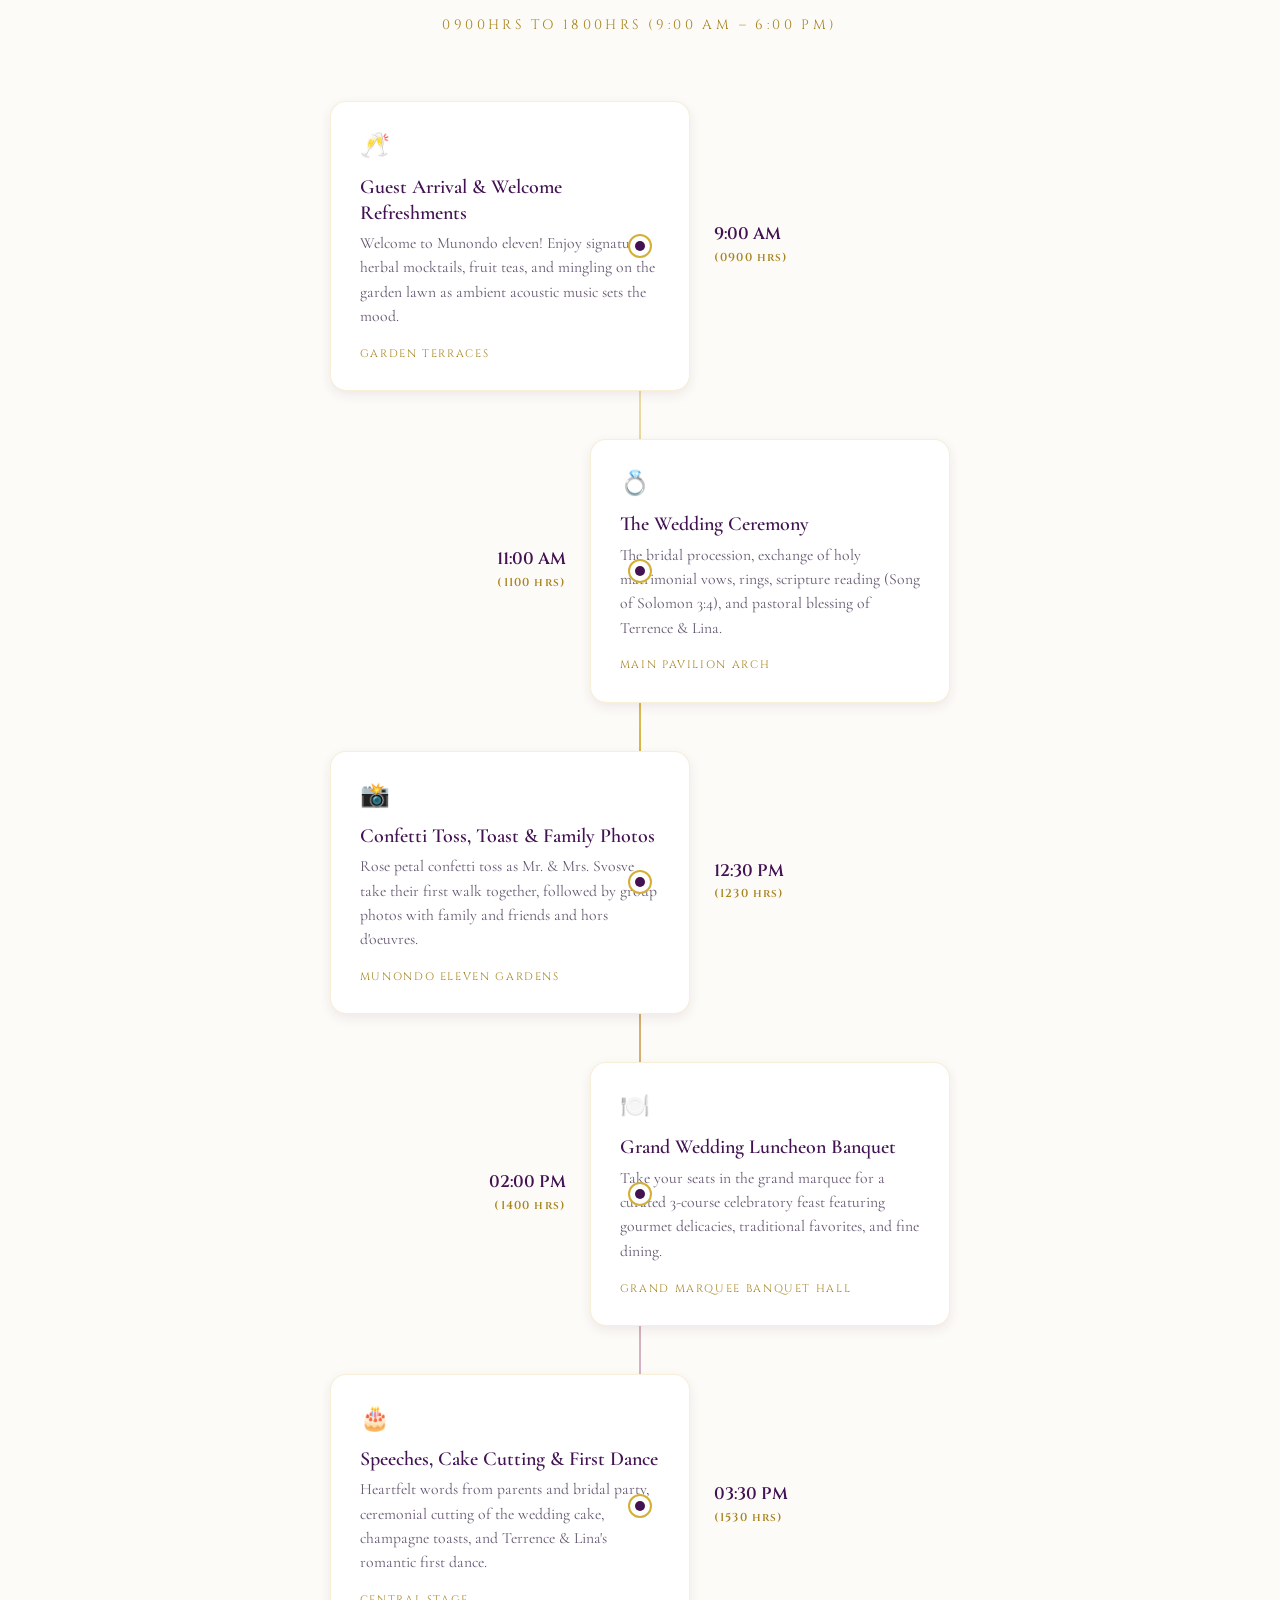
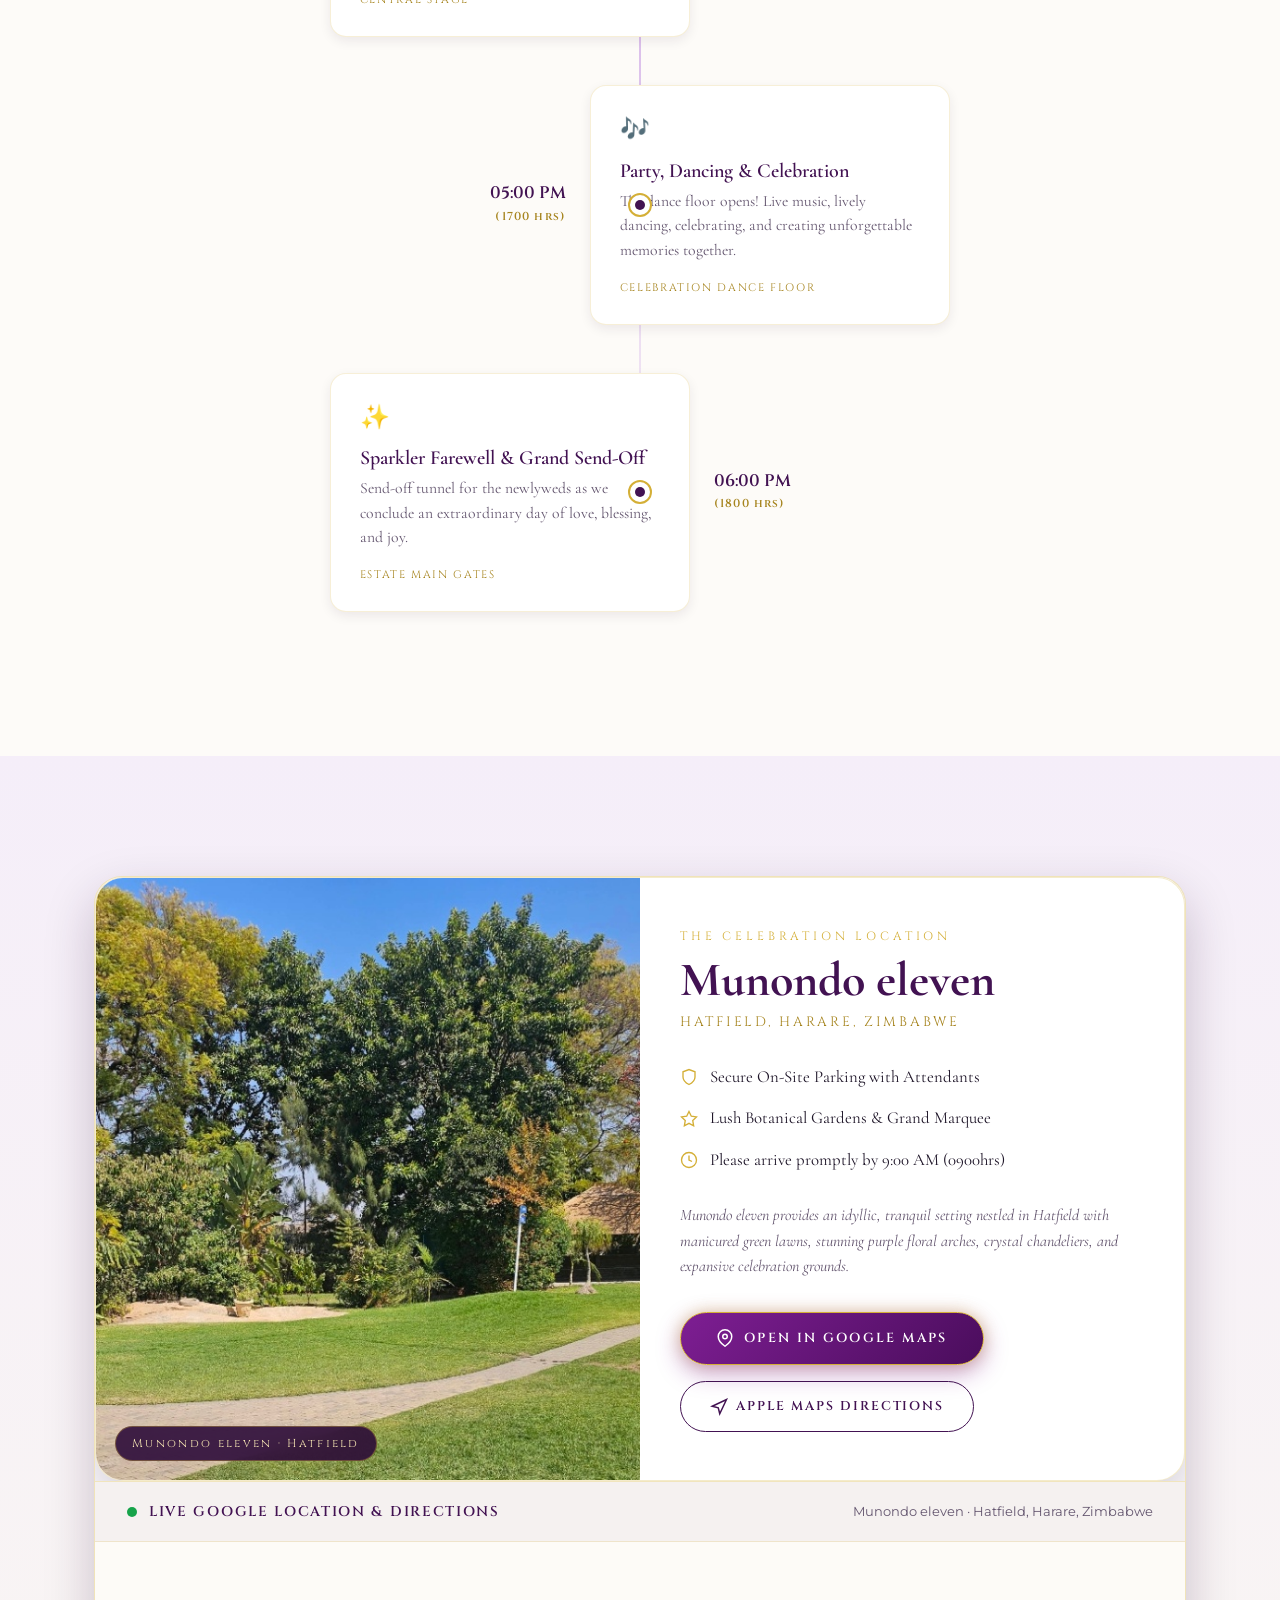
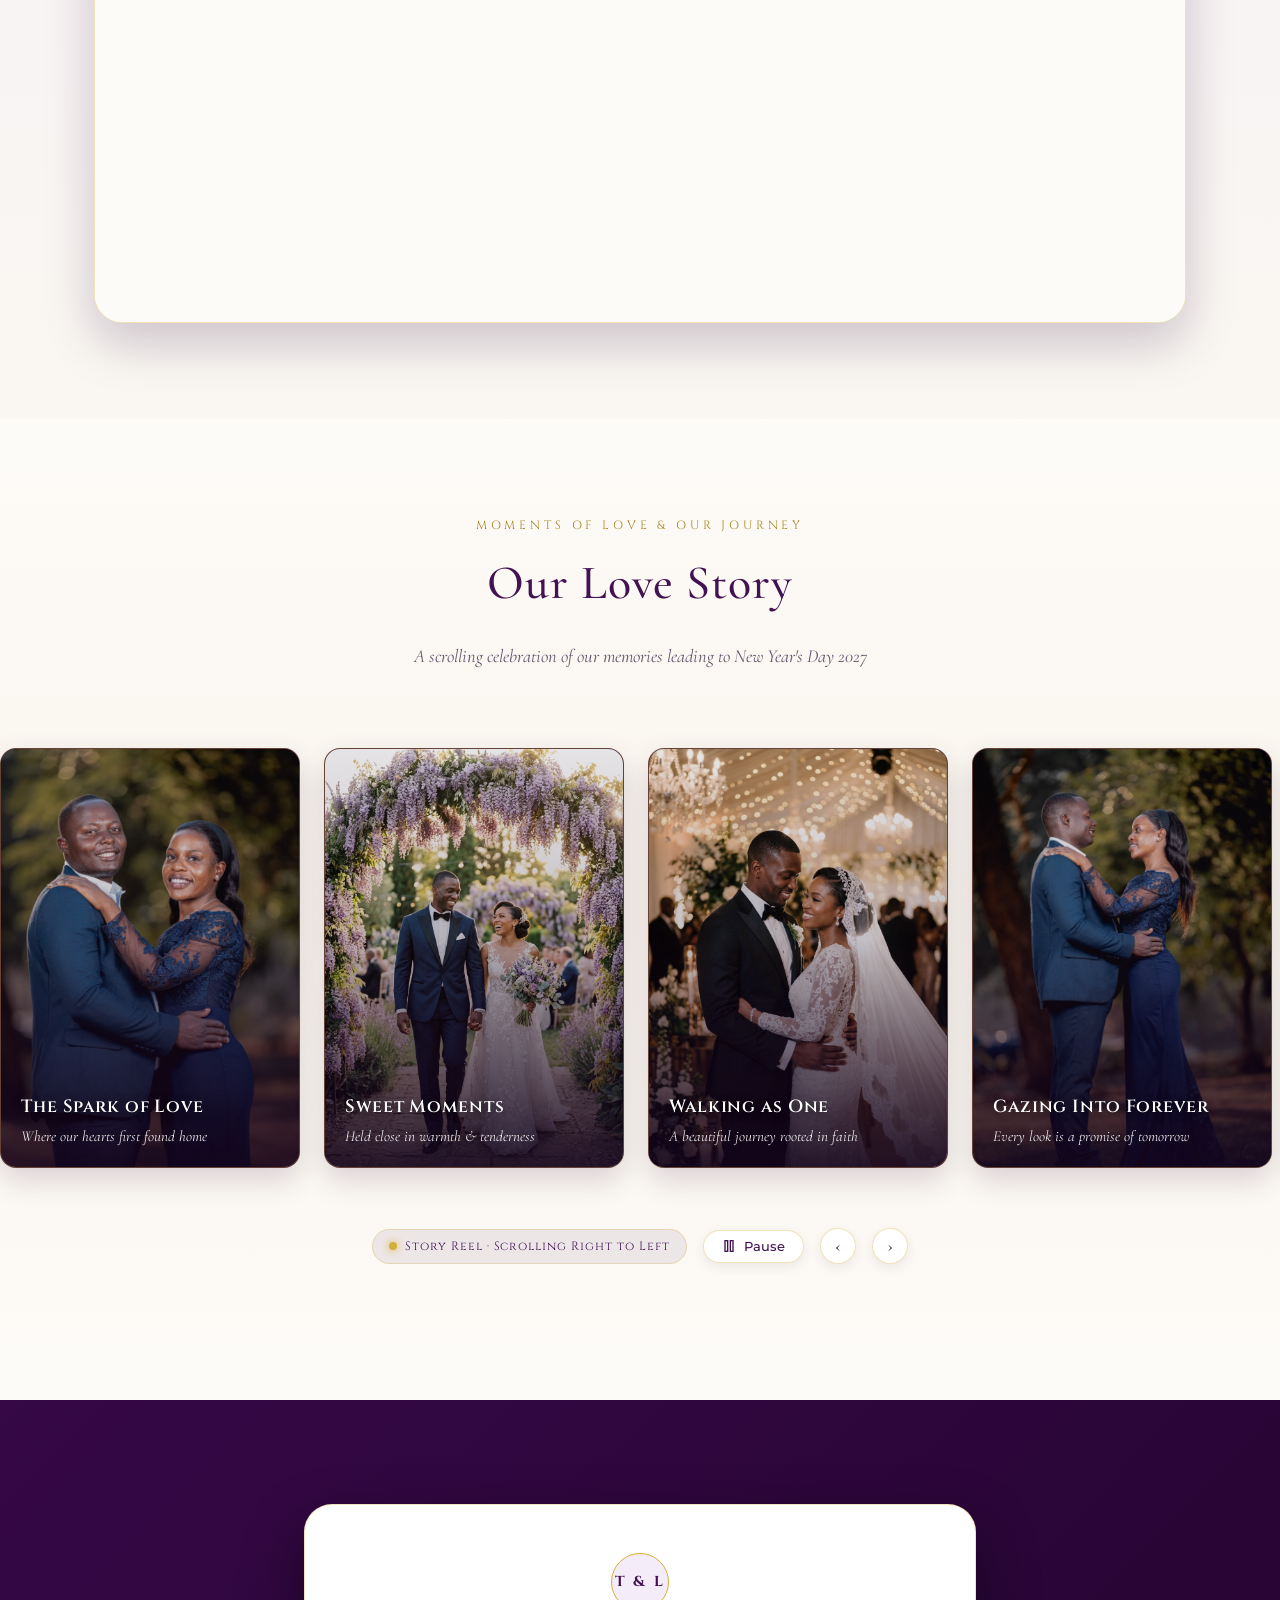
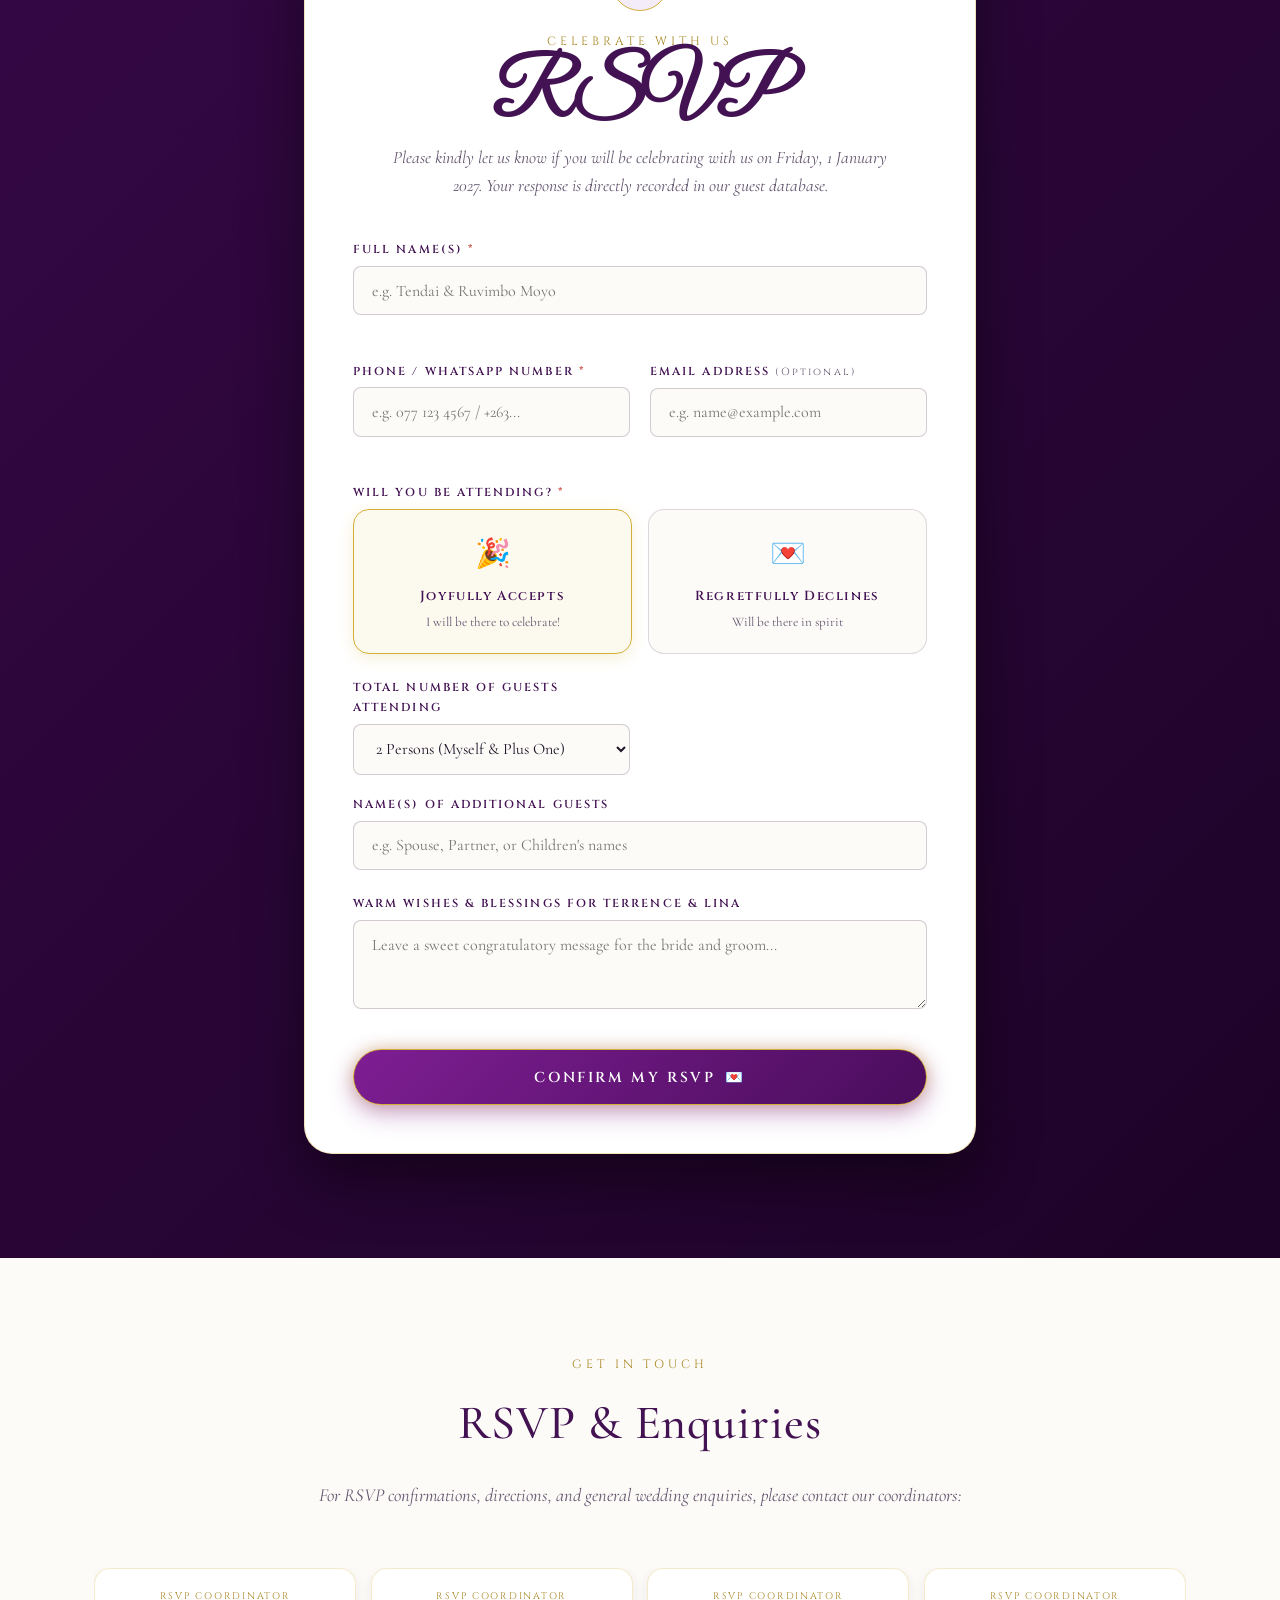
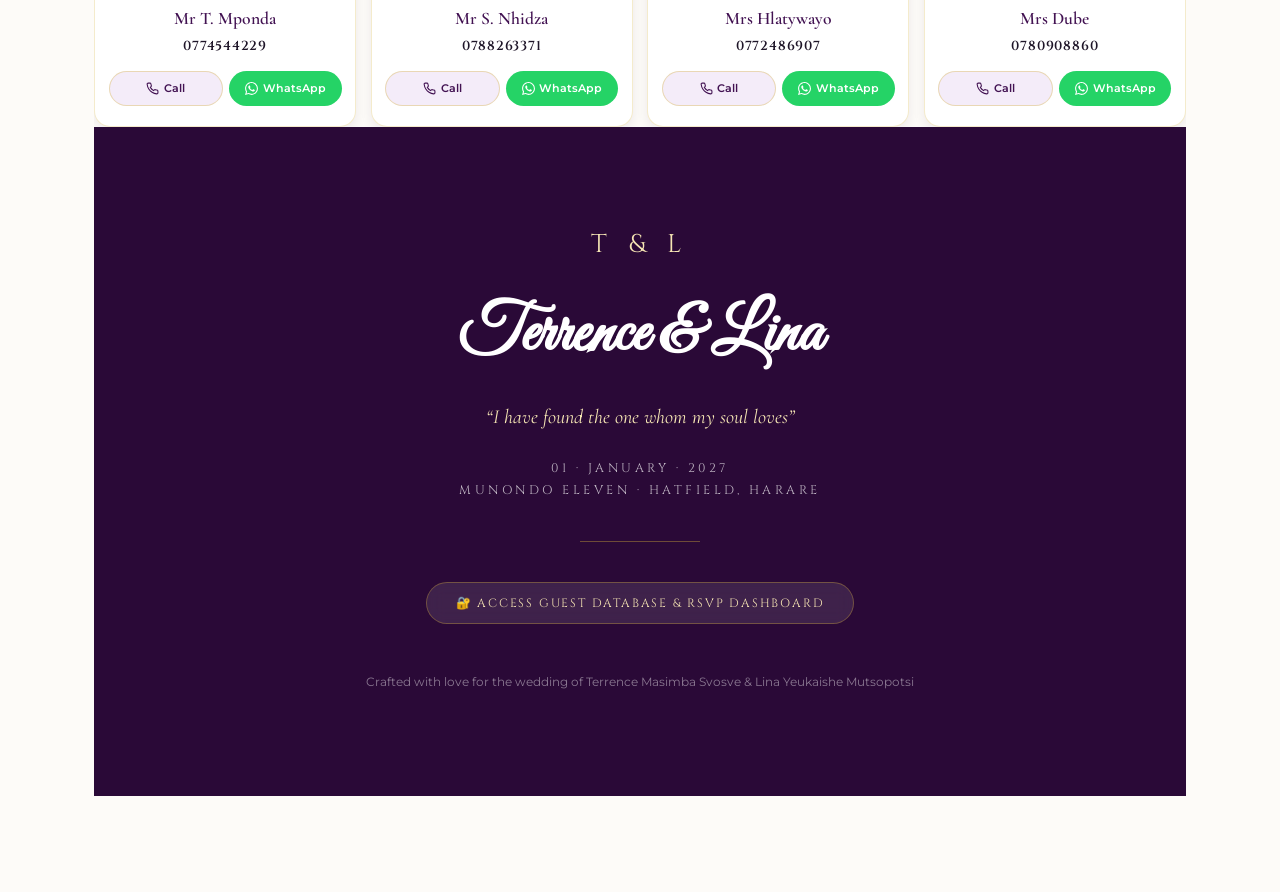
==== commit 82728288: "first updtae" ====
--- a/index.html
+++ b/index.html
@@ -18,7 +18,7 @@
   <link rel="preconnect" href="https://fonts.gstatic.com" crossorigin>
   <link href="https://fonts.googleapis.com/css2?family=Cinzel:wght@400;500;600;700&family=Cormorant+Garamond:ital,wght@0,300;0,400;0,500;0,600;1,400;1,500&family=Great+Vibes&family=Montserrat:wght@300;400;500;600&display=swap" rel="stylesheet">
   
-  <link rel="stylesheet" href="style.css?v=3.0" />
+  <link rel="stylesheet" href="style.css?v=3.1" />
   <script>
     var isEnvelopeOpened = false;
 
@@ -992,9 +992,6 @@
         <div class="contacts-grid">
           <!-- Coordinator 1: Mr T. Mponda -->
           <div class="contact-card coordinator-card">
-            <div class="contact-avatar">
-              <span>👔</span>
-            </div>
             <div class="contact-role">RSVP COORDINATOR</div>
             <h3 class="contact-name">Mr T. Mponda</h3>
             <p class="contact-phone-display">0774544229</p>
@@ -1012,9 +1009,6 @@
 
           <!-- Coordinator 2: Mr S. Nhidza -->
           <div class="contact-card coordinator-card">
-            <div class="contact-avatar">
-              <span>👔</span>
-            </div>
             <div class="contact-role">RSVP COORDINATOR</div>
             <h3 class="contact-name">Mr S. Nhidza</h3>
             <p class="contact-phone-display">0788263371</p>
@@ -1032,9 +1026,6 @@
 
           <!-- Coordinator 3: Mrs Hlatywayo -->
           <div class="contact-card coordinator-card">
-            <div class="contact-avatar">
-              <span>🌸</span>
-            </div>
             <div class="contact-role">RSVP COORDINATOR</div>
             <h3 class="contact-name">Mrs Hlatywayo</h3>
             <p class="contact-phone-display">0772486907</p>
@@ -1052,9 +1043,6 @@
 
           <!-- Coordinator 4: Mrs Dube -->
           <div class="contact-card coordinator-card">
-            <div class="contact-avatar">
-              <span>🌸</span>
-            </div>
             <div class="contact-role">RSVP COORDINATOR</div>
             <h3 class="contact-name">Mrs Dube</h3>
             <p class="contact-phone-display">0780908860</p>
@@ -1065,13 +1053,11 @@
               </a>
               <a href="https://wa.me/263780908860?text=Hi%20Mrs%20Dube,%20regarding%20Terrence%20%26%20Lina%27s%20Wedding%20RSVP..." target="_blank" rel="noopener noreferrer" class="contact-btn whatsapp-btn" title="WhatsApp Mrs Dube">
                 <svg viewBox="0 0 24 24" fill="currentColor"><path d="M17.472 14.382c-.297-.149-1.758-.867-2.03-.967-.273-.099-.471-.148-.67.15-.197.297-.767.966-.94 1.164-.173.199-.347.223-.644.075-.297-.15-1.255-.463-2.39-1.475-.883-.788-1.48-1.761-1.653-2.059-.173-.297-.018-.458.13-.606.134-.133.298-.347.446-.52.149-.174.198-.298.298-.497.099-.198.05-.371-.025-.52-.075-.149-.669-1.612-.916-2.207-.242-.579-.487-.5-.669-.51-.173-.008-.371-.01-.57-.01-.198 0-.52.074-.792.372s-1.04 1.016-1.04 2.479 1.065 2.876 1.213 3.074c.149.198 2.096 3.2 5.077 4.487.709.306 1.262.489 1.694.625.712.227 1.36.195 1.871.118.571-.085 1.758-.719 2.006-1.413.248-.694.248-1.289.173-1.413-.074-.124-.272-.198-.57-.347m-5.421 7.403h-.004a9.87 9.87 0 01-5.031-1.378l-.361-.214-3.741.982.998-3.648-.235-.374a9.86 9.86 0 01-1.51-5.26c.001-5.45 4.436-9.884 9.888-9.884 2.64 0 5.122 1.03 6.988 2.898a9.825 9.825 0 012.893 6.994c-.003 5.45-4.437 9.884-9.885 9.884m8.413-18.297A11.815 11.815 0 0012.05 0C5.495 0 .16 5.335.157 11.892c0 2.096.547 4.142 1.588 5.945L.057 24l6.305-1.654a11.882 11.882 0 005.683 1.448h.005c6.554 0 11.89-5.335 11.893-11.893a11.821 11.821 0 00-3.48-8.413Z"></path></svg>
-+                <span>WhatsApp</span>
-+              </a>
-+            </div>
-+          </div>
-+        </div>
-+      </div>
-+    </section>
+                <span>WhatsApp</span>
+              </a>
+            </div>
+          </div>
+        </div>
 
     <!-- ==================== FOOTER ==================== -->
     <footer class="wedding-footer">
--- a/style.css
+++ b/style.css
@@ -2530,22 +2530,25 @@
 
 .contacts-grid {
   display: grid;
-  grid-template-columns: 1fr 1fr;
-  gap: 2rem;
-  max-width: 920px;
+  grid-template-columns: repeat(4, 1fr);
+  gap: 0.9rem;
+  max-width: 1160px;
   margin: 0 auto;
-}
-
-@media (max-width: 700px) {
+  overflow-x: auto;
+  -webkit-overflow-scrolling: touch;
+}
+
+@media (max-width: 800px) {
   .contacts-grid {
-    grid-template-columns: 1fr;
+    grid-template-columns: repeat(4, minmax(170px, 1fr));
+    padding-bottom: 0.5rem;
   }
 }
 
 .contact-card {
   background: #FFFFFF;
-  border-radius: var(--radius-lg);
-  padding: 2.5rem 2rem;
+  border-radius: var(--radius-md);
+  padding: 1.25rem 0.85rem;
   box-shadow: var(--shadow-sm);
   border: 1px solid rgba(212, 175, 55, 0.25);
   display: flex;
@@ -2553,6 +2556,7 @@
   align-items: center;
   text-align: center;
   transition: transform 0.3s ease, box-shadow 0.3s ease;
+  min-width: 0;
 }
 
 .contact-card:hover {
@@ -2575,54 +2579,60 @@
 
 .contact-role {
   font-family: var(--font-cinzel);
-  font-size: 0.72rem;
-  letter-spacing: 0.25em;
+  font-size: 0.6rem;
+  letter-spacing: 0.18em;
   color: var(--gold-dark);
   text-transform: uppercase;
-  margin-bottom: 0.3rem;
+  margin-bottom: 0.2rem;
 }
 
 .contact-name {
   font-family: var(--font-serif);
-  font-size: 1.55rem;
+  font-size: 1.1rem;
   font-weight: 600;
   color: var(--purple-royal);
   line-height: 1.2;
-  margin-bottom: 0.5rem;
+  margin-bottom: 0.35rem;
+  white-space: nowrap;
+  overflow: hidden;
+  text-overflow: ellipsis;
+  max-width: 100%;
 }
 
 .contact-phone-display {
   font-family: var(--font-cinzel);
-  font-size: 1.15rem;
+  font-size: 0.82rem;
   font-weight: 600;
   color: var(--text-dark);
-  letter-spacing: 0.1em;
-  margin-bottom: 1.5rem;
+  letter-spacing: 0.06em;
+  margin-bottom: 0.85rem;
 }
 
 .contact-buttons-row {
   display: flex;
-  gap: 0.75rem;
+  gap: 0.4rem;
   width: 100%;
 }
 
 .contact-btn {
   flex: 1;
-  padding: 0.7rem 1rem;
+  padding: 0.45rem 0.4rem;
   border-radius: var(--radius-full);
   font-family: var(--font-sans);
-  font-size: 0.78rem;
+  font-size: 0.68rem;
   font-weight: 600;
   display: inline-flex;
   align-items: center;
   justify-content: center;
-  gap: 0.4rem;
+  gap: 0.3rem;
   transition: var(--transition-smooth);
+  white-space: nowrap;
 }
 
 .contact-btn svg {
-  width: 16px;
-  height: 16px;
+  width: 13px;
+  height: 13px;
+  flex-shrink: 0;
 }
 
 .call-btn {
